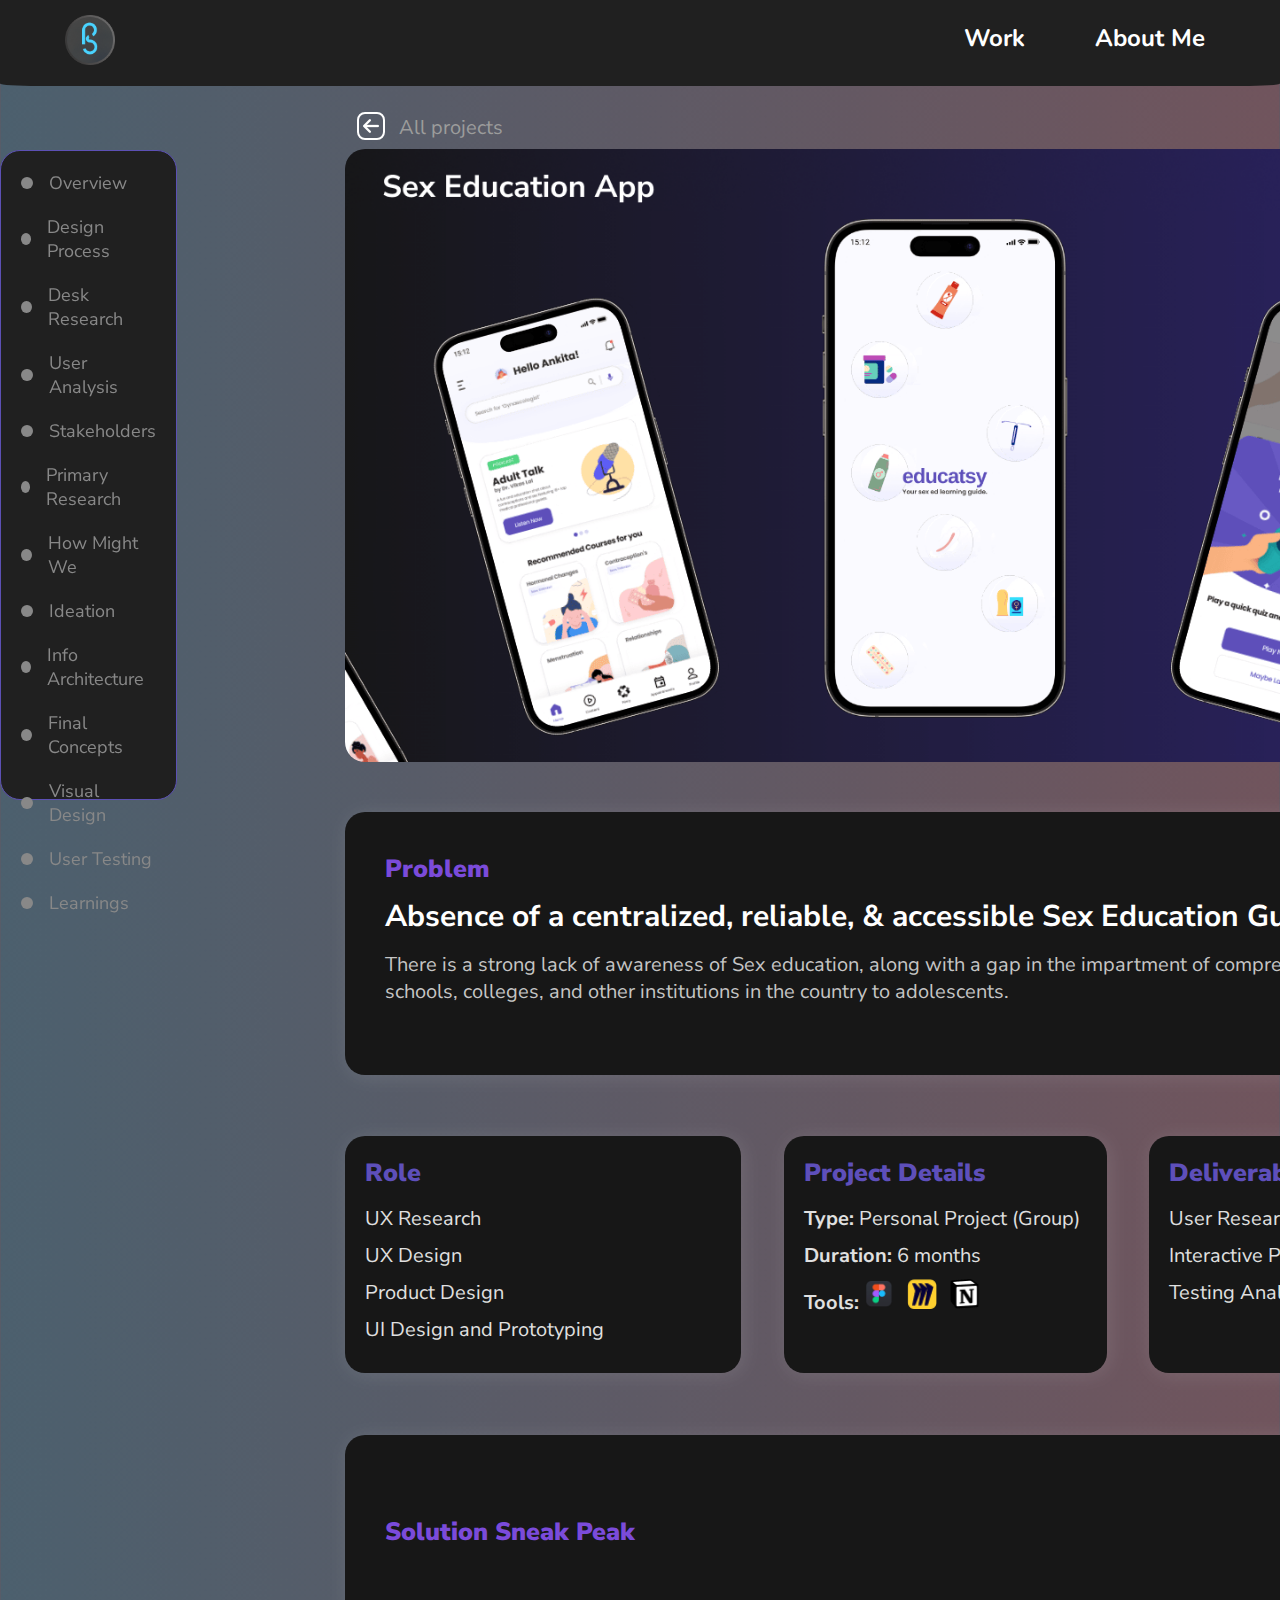
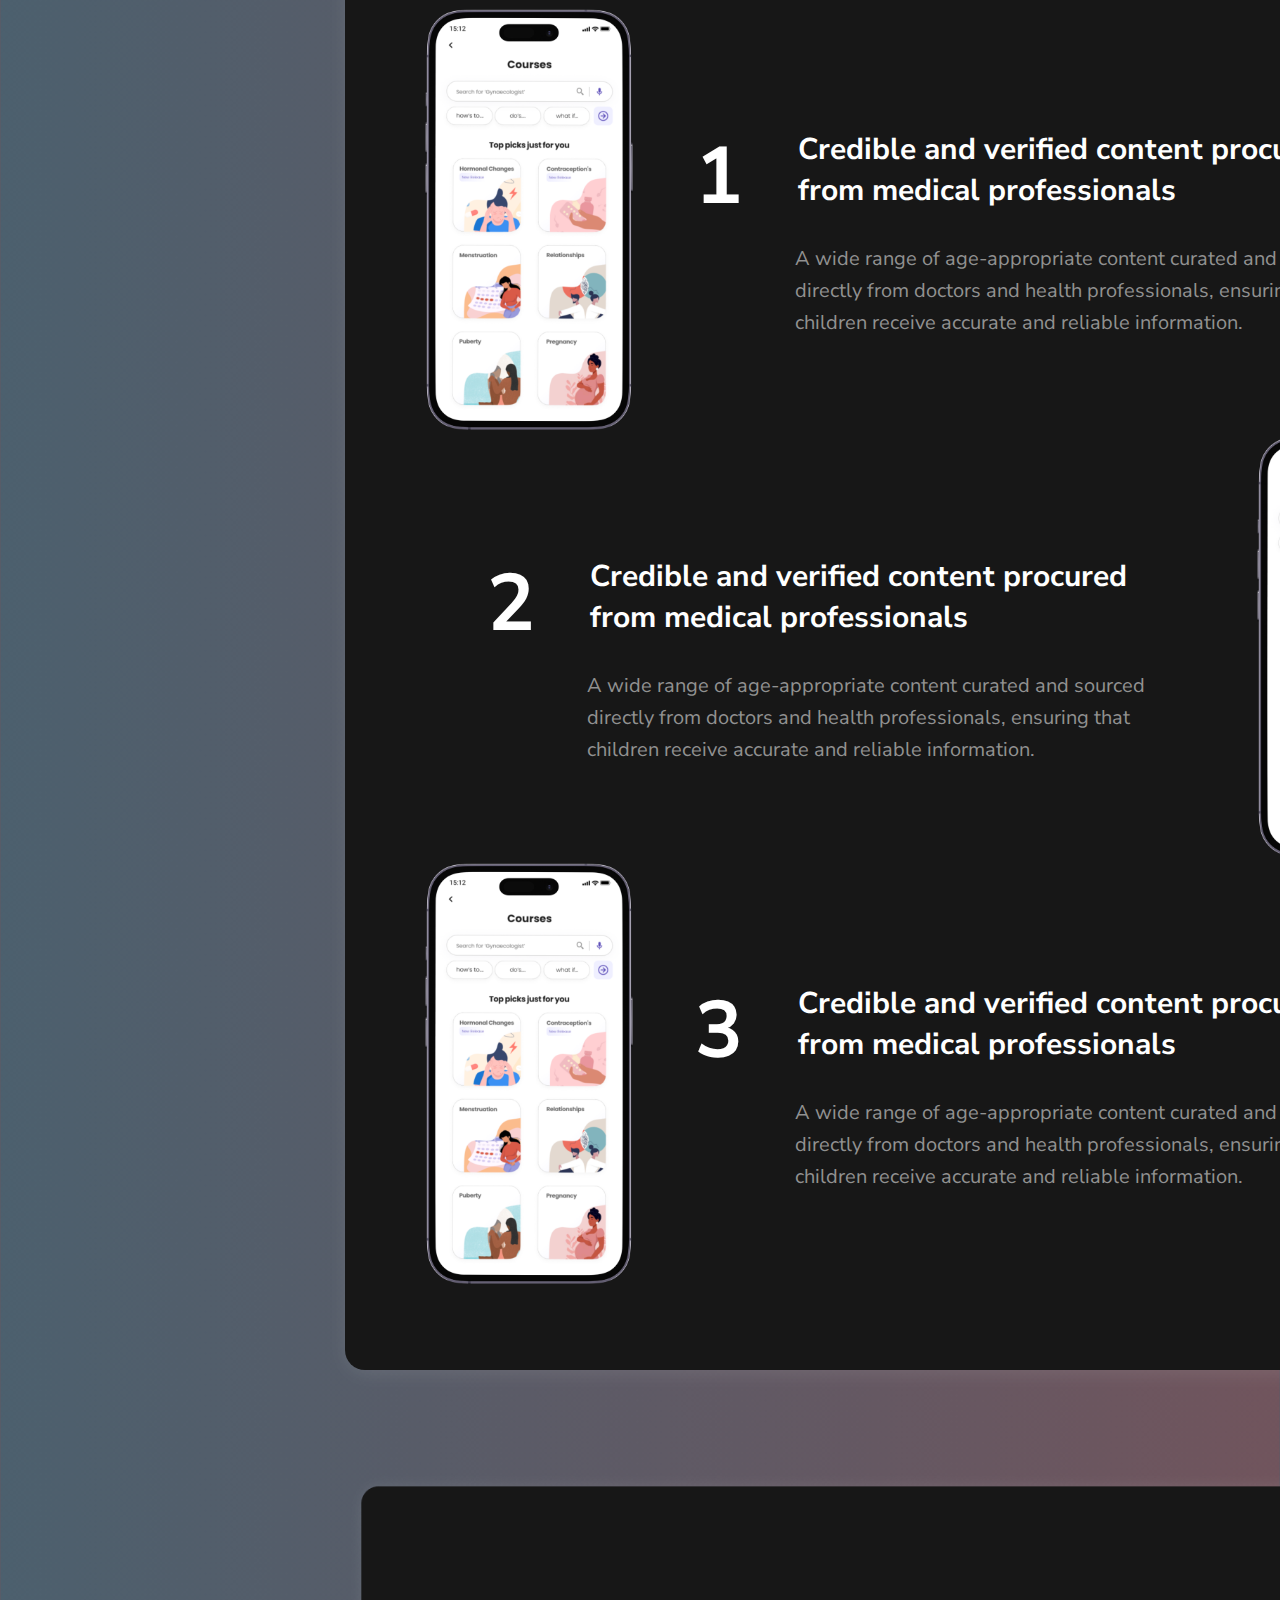
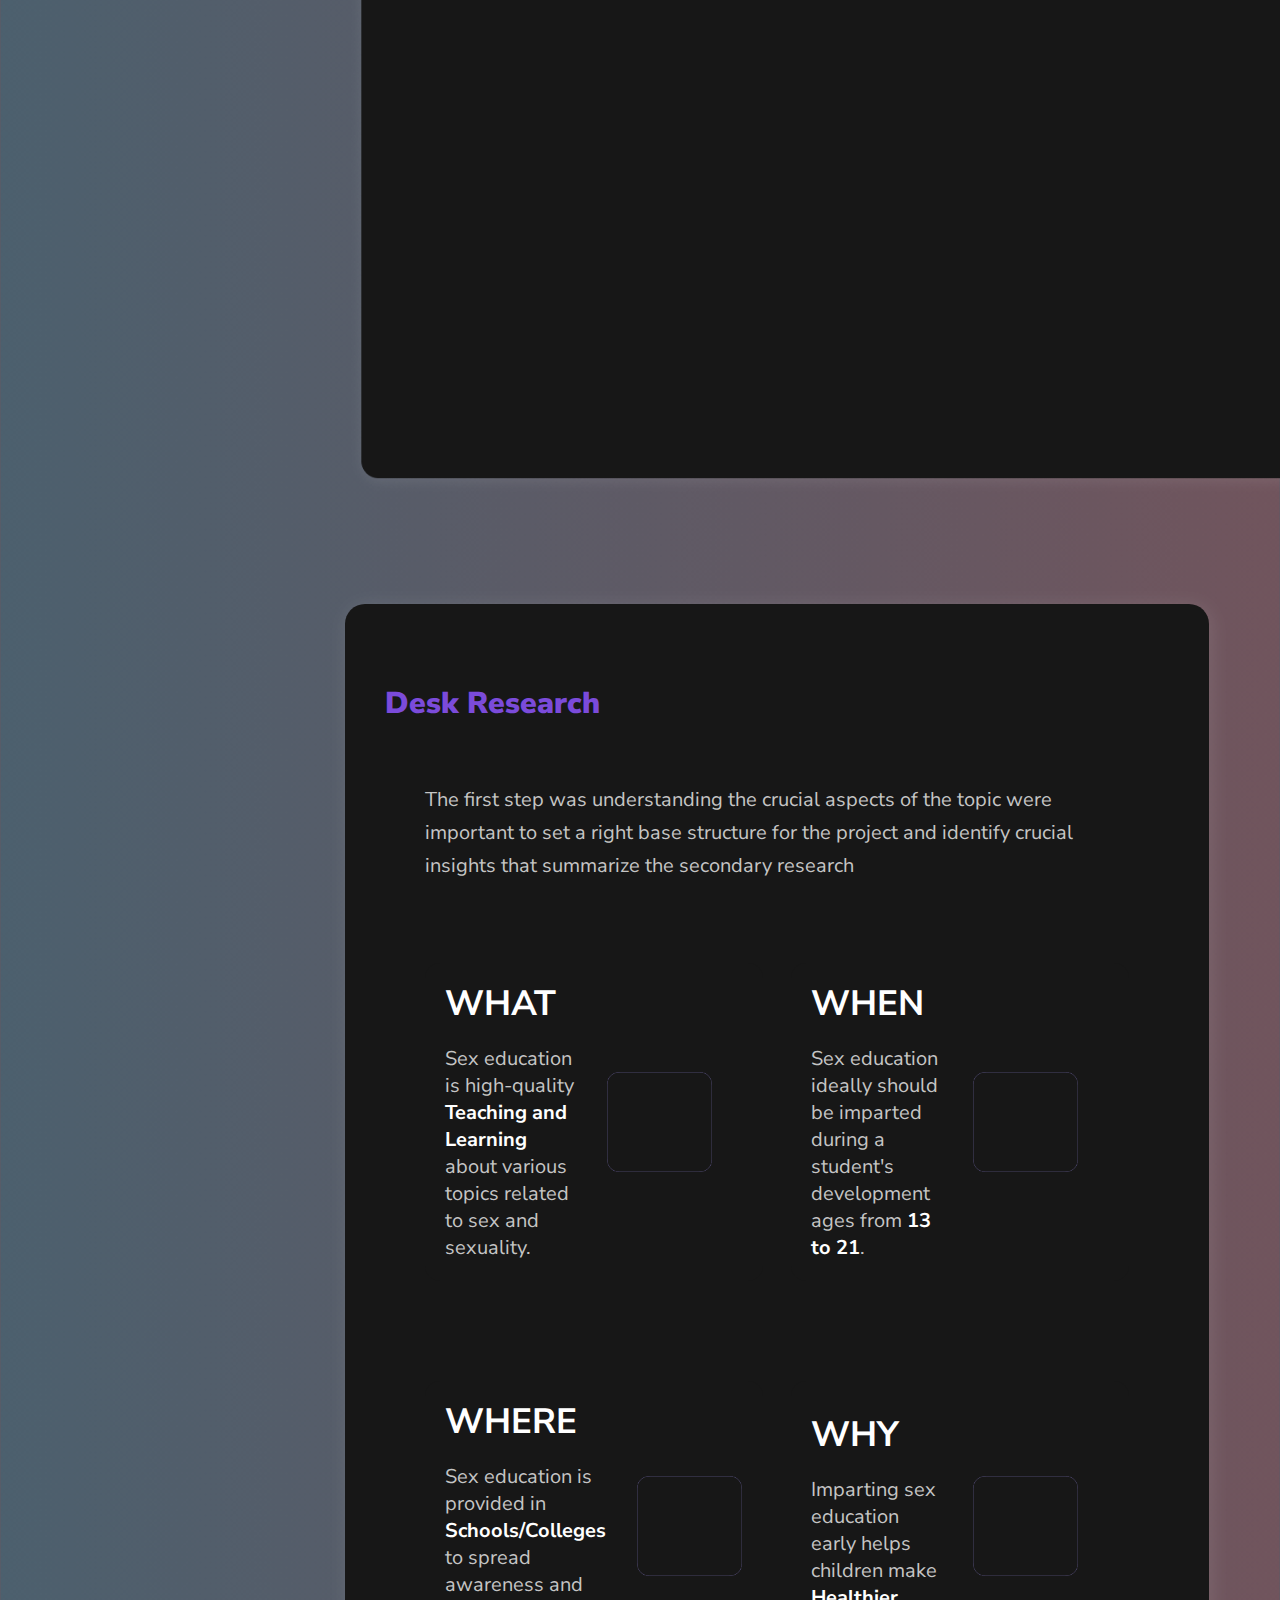
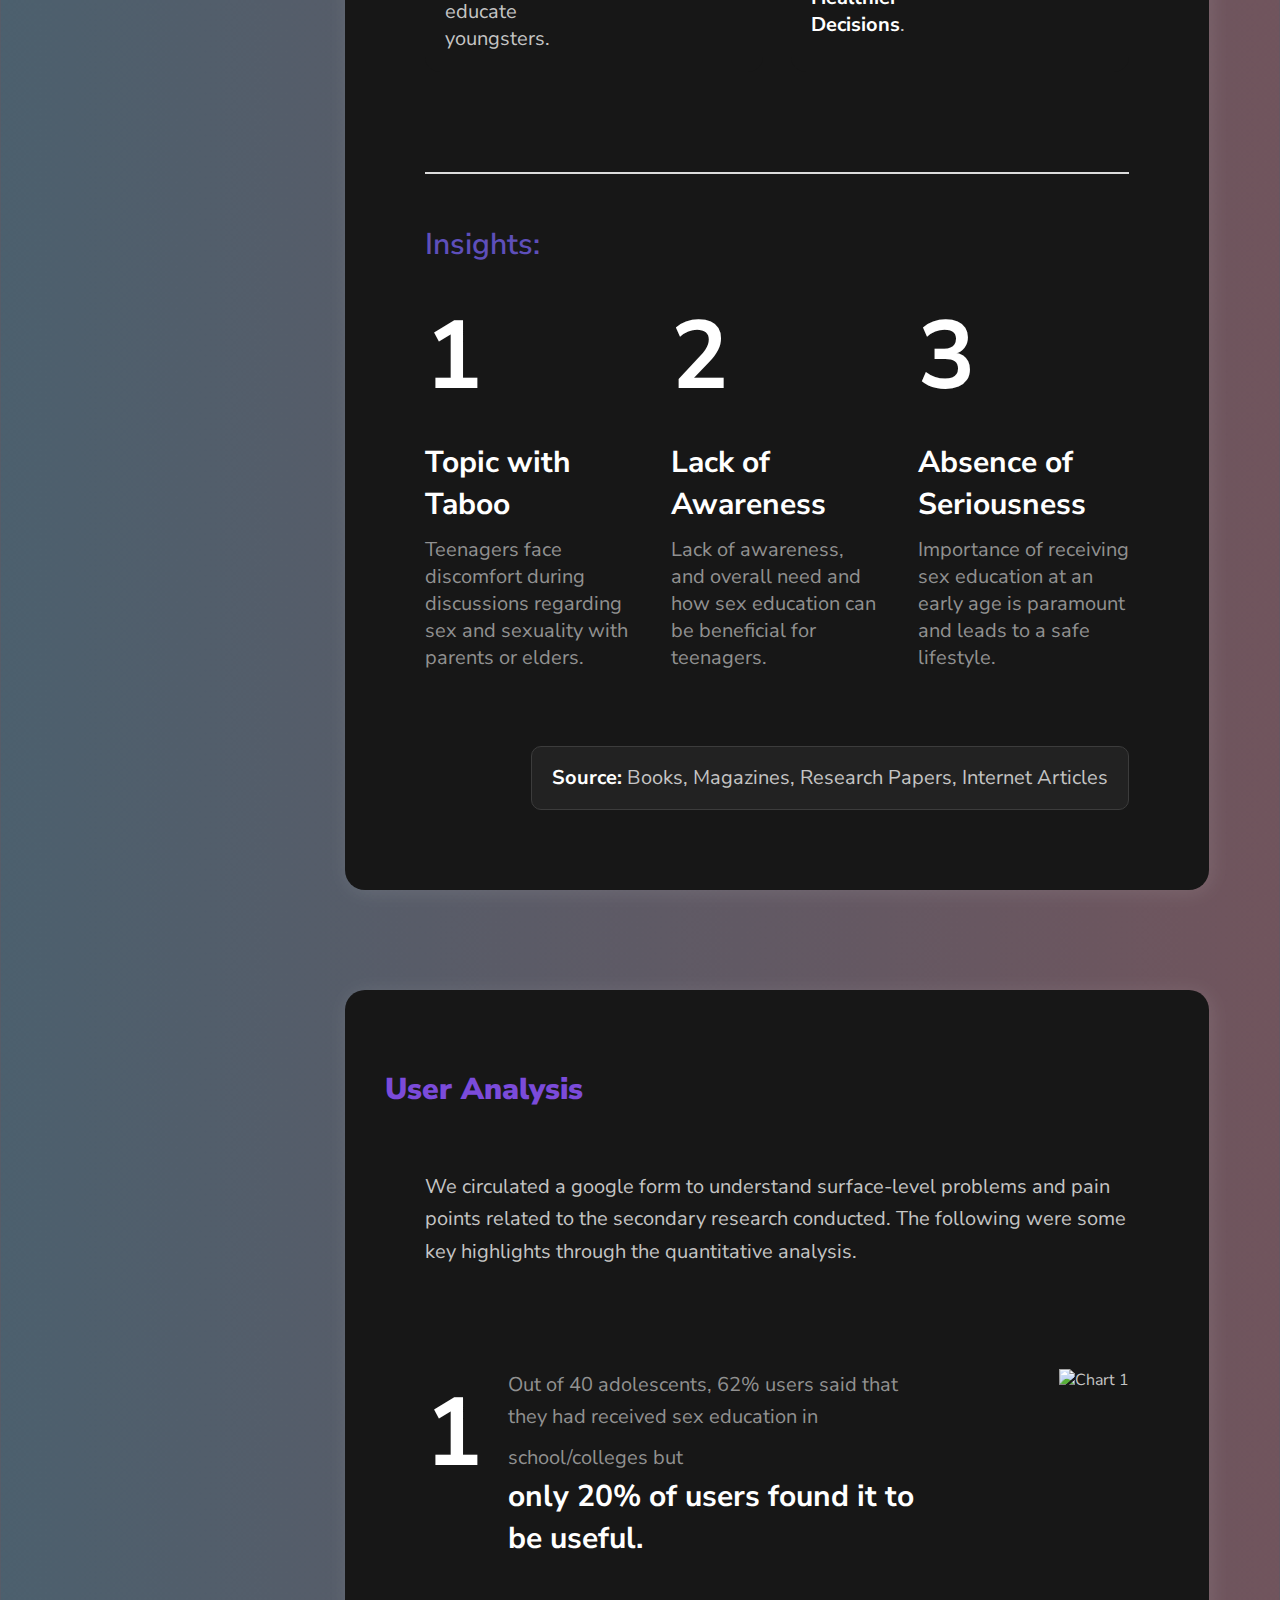
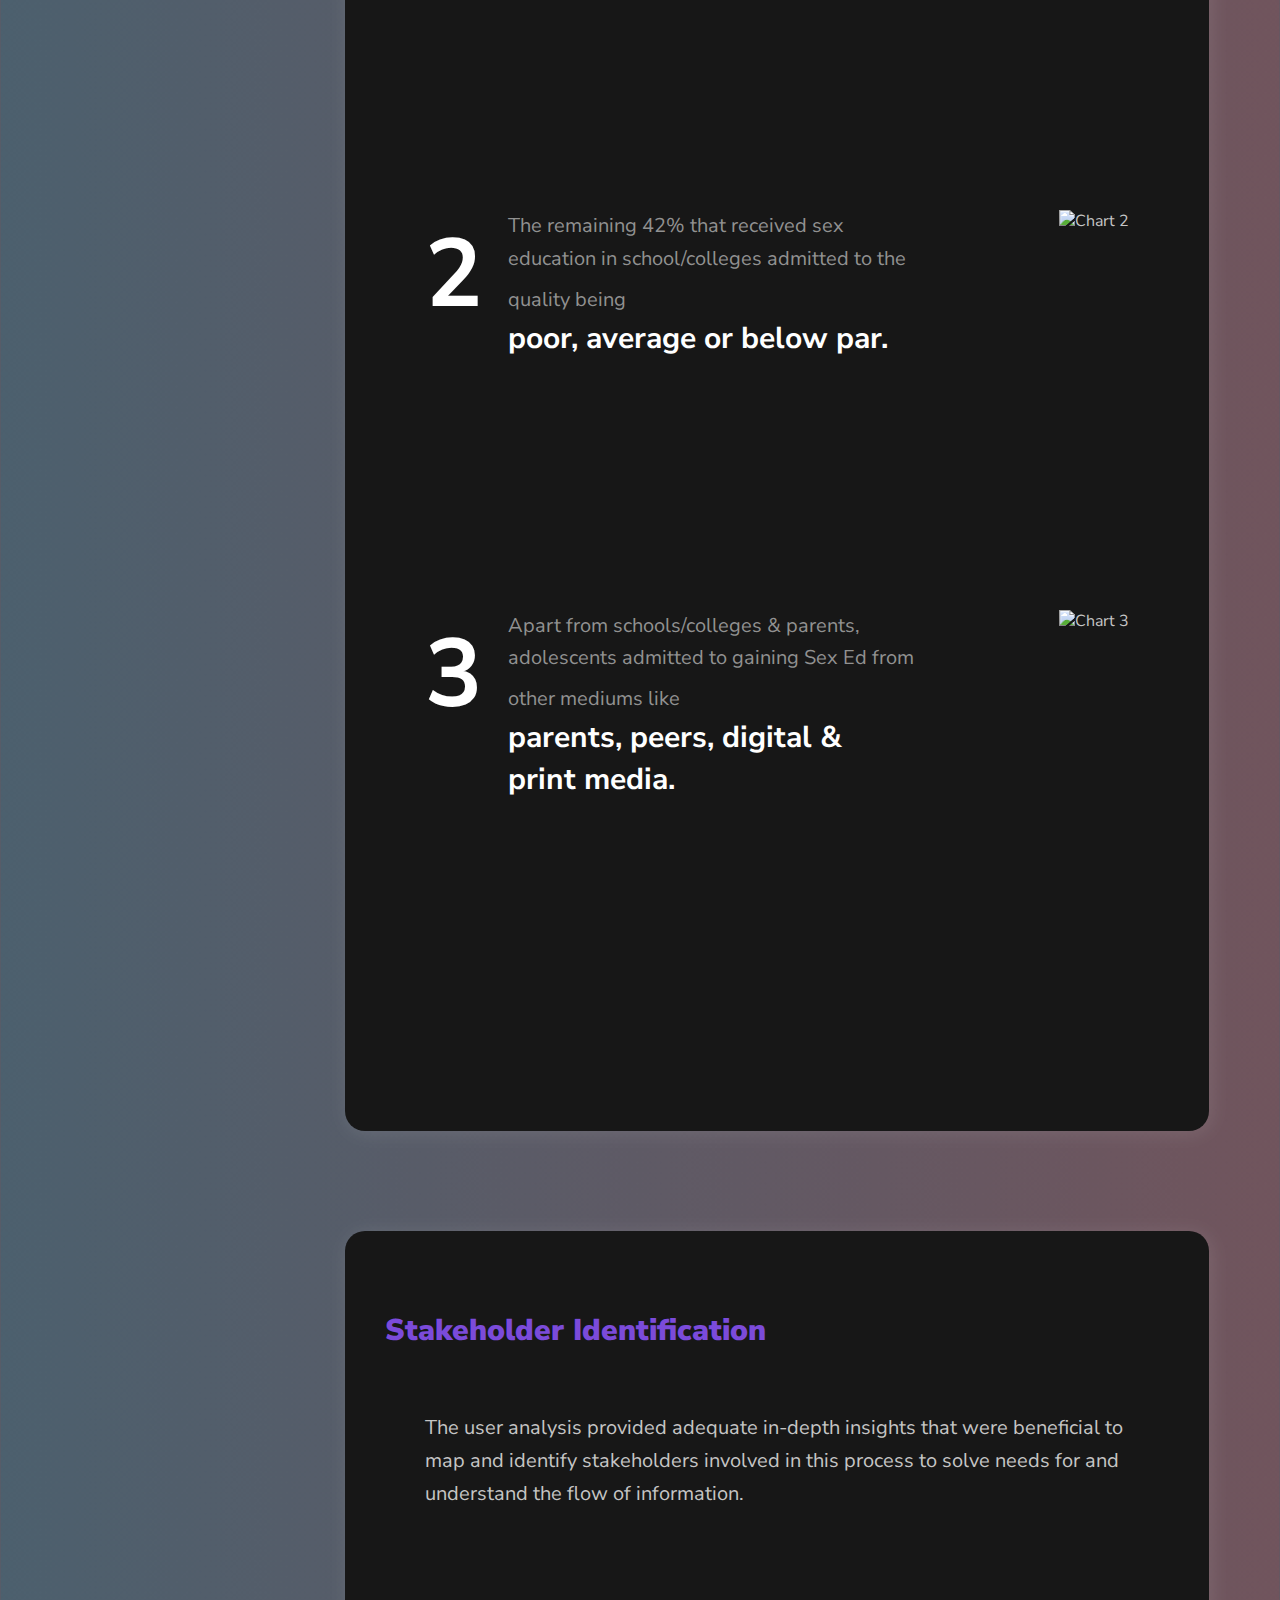
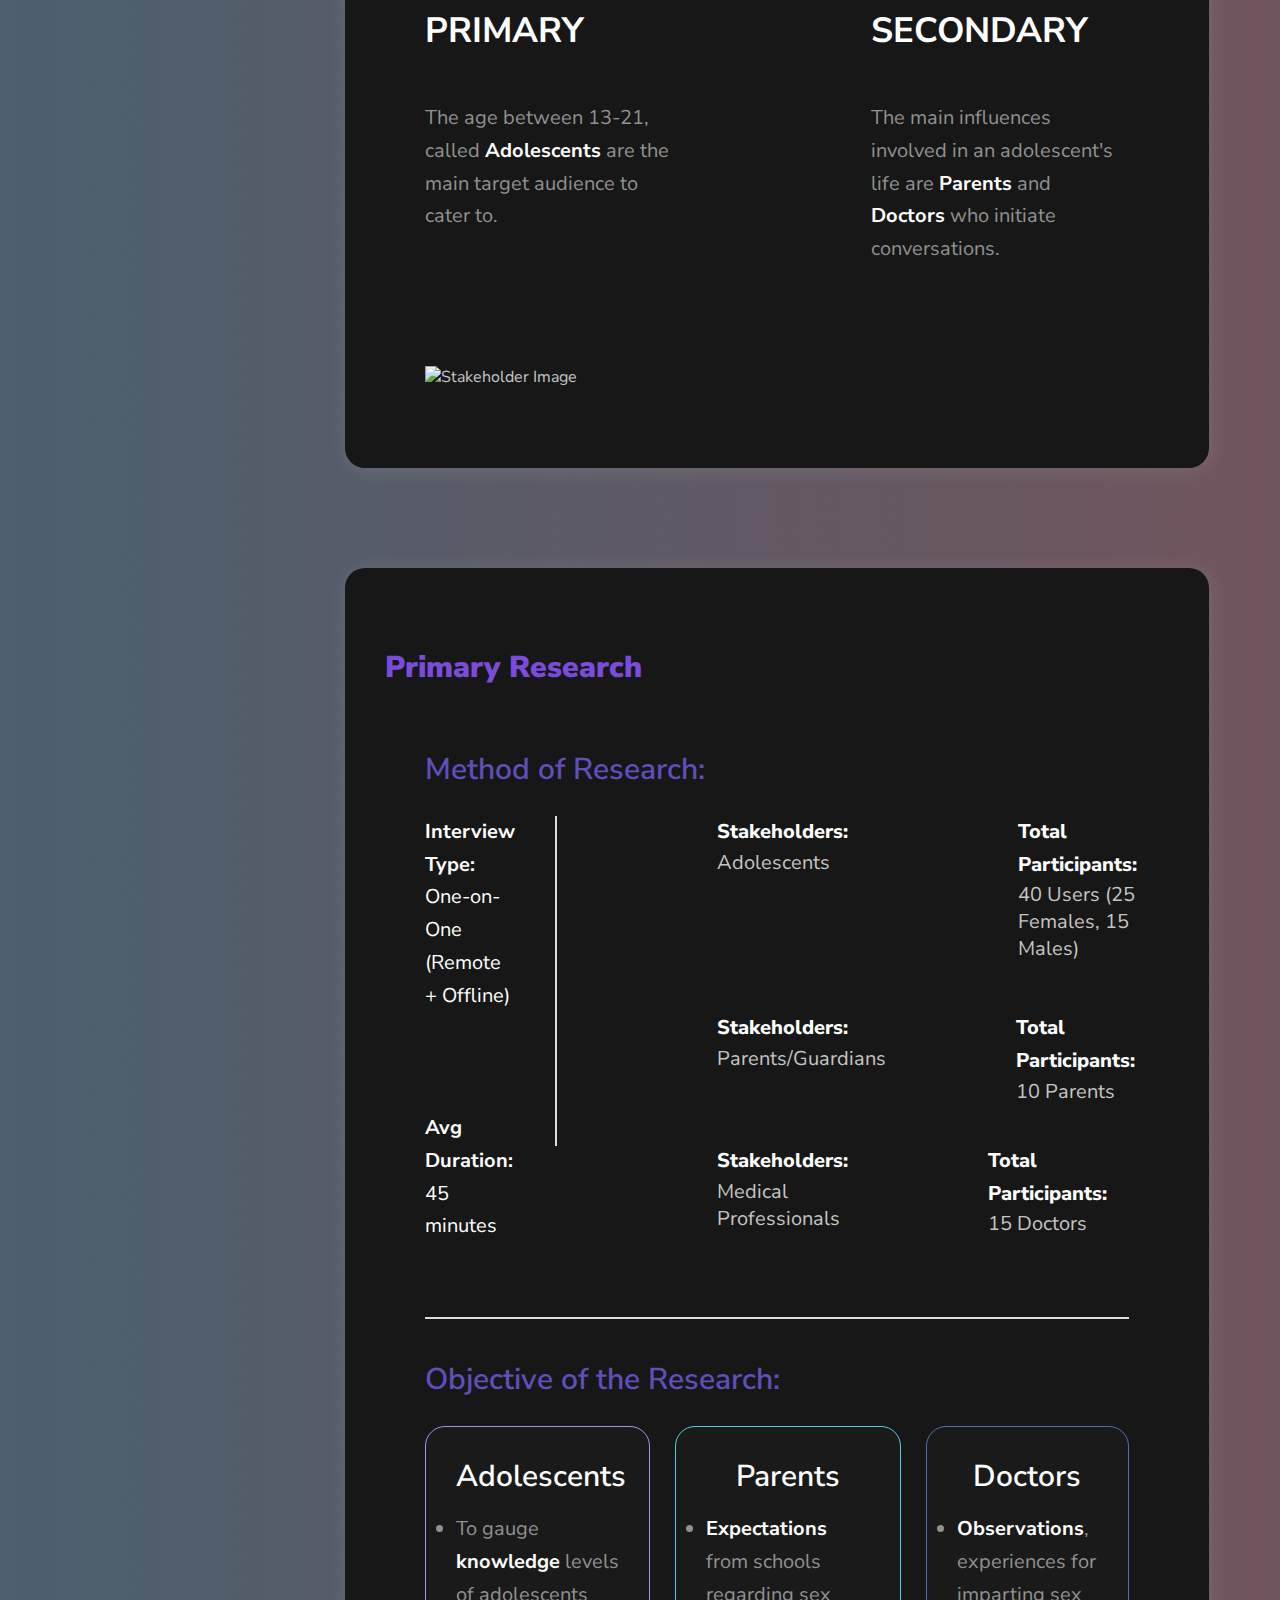
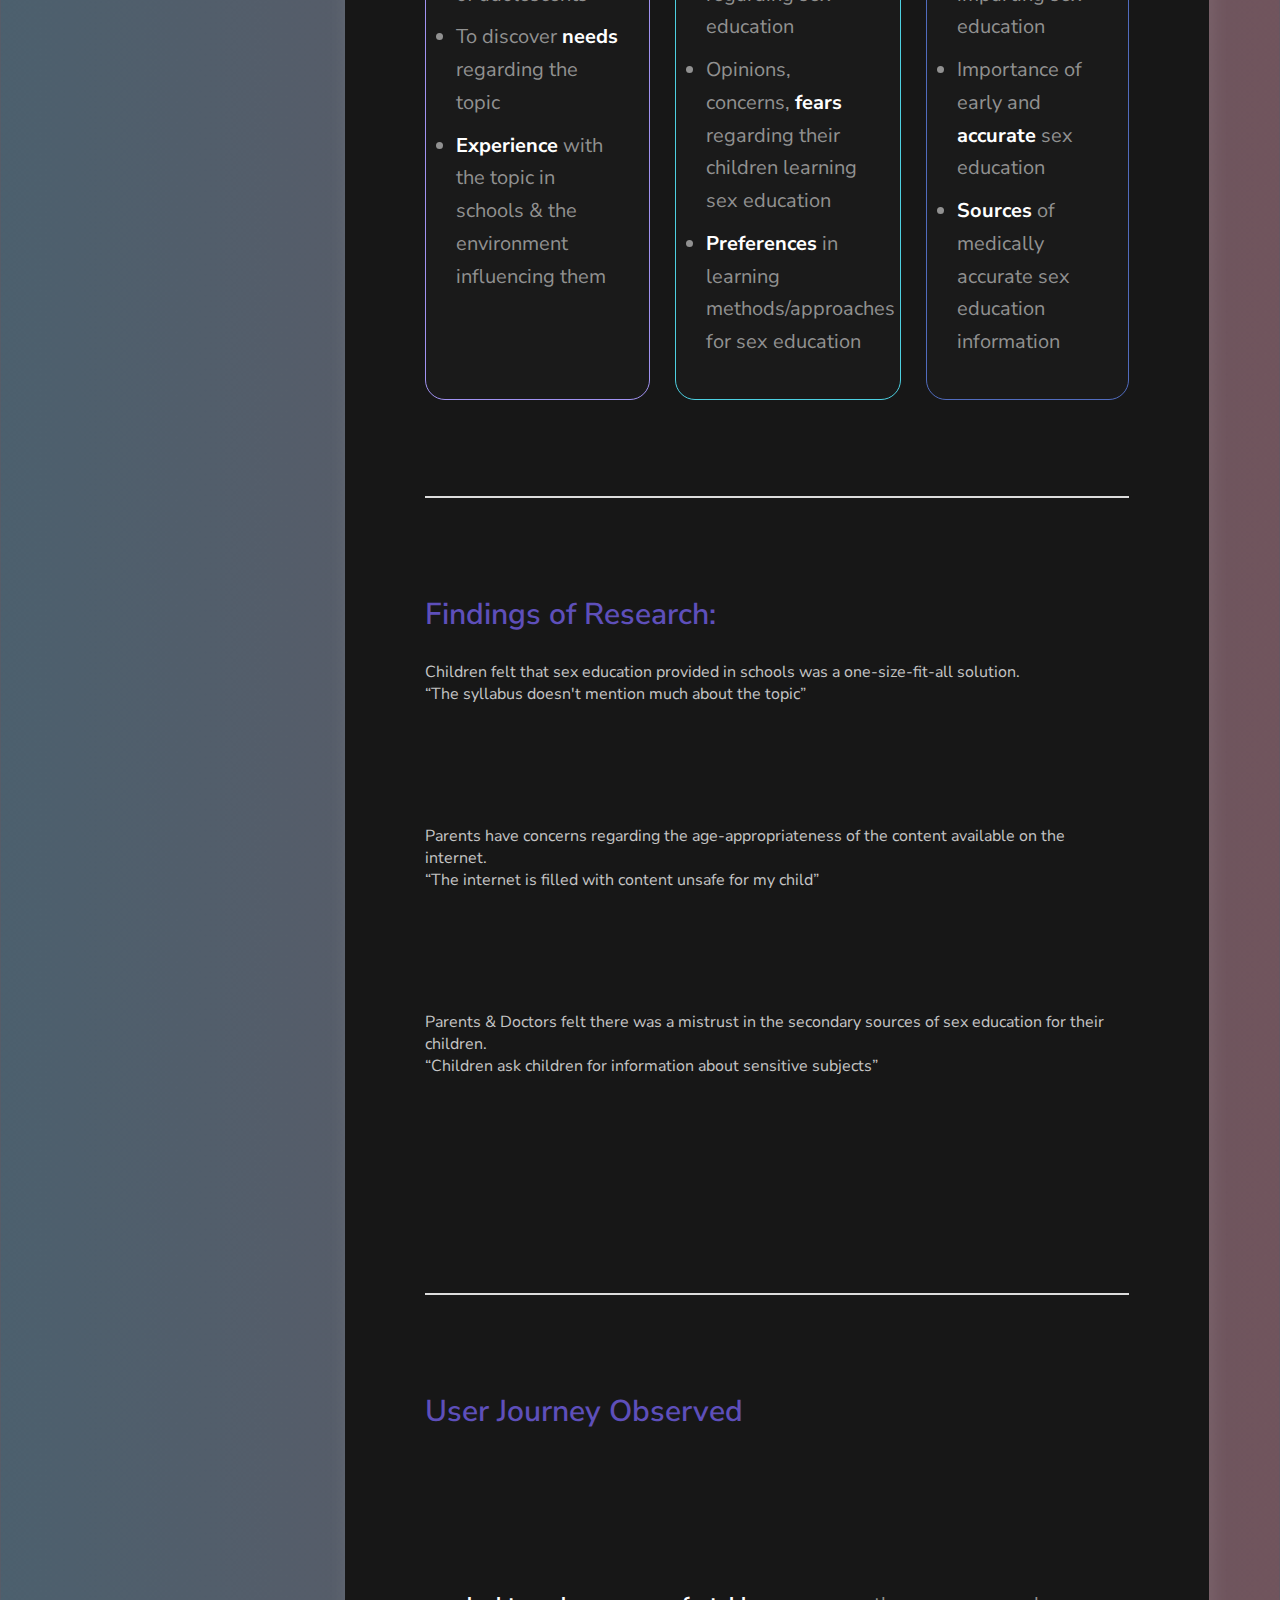
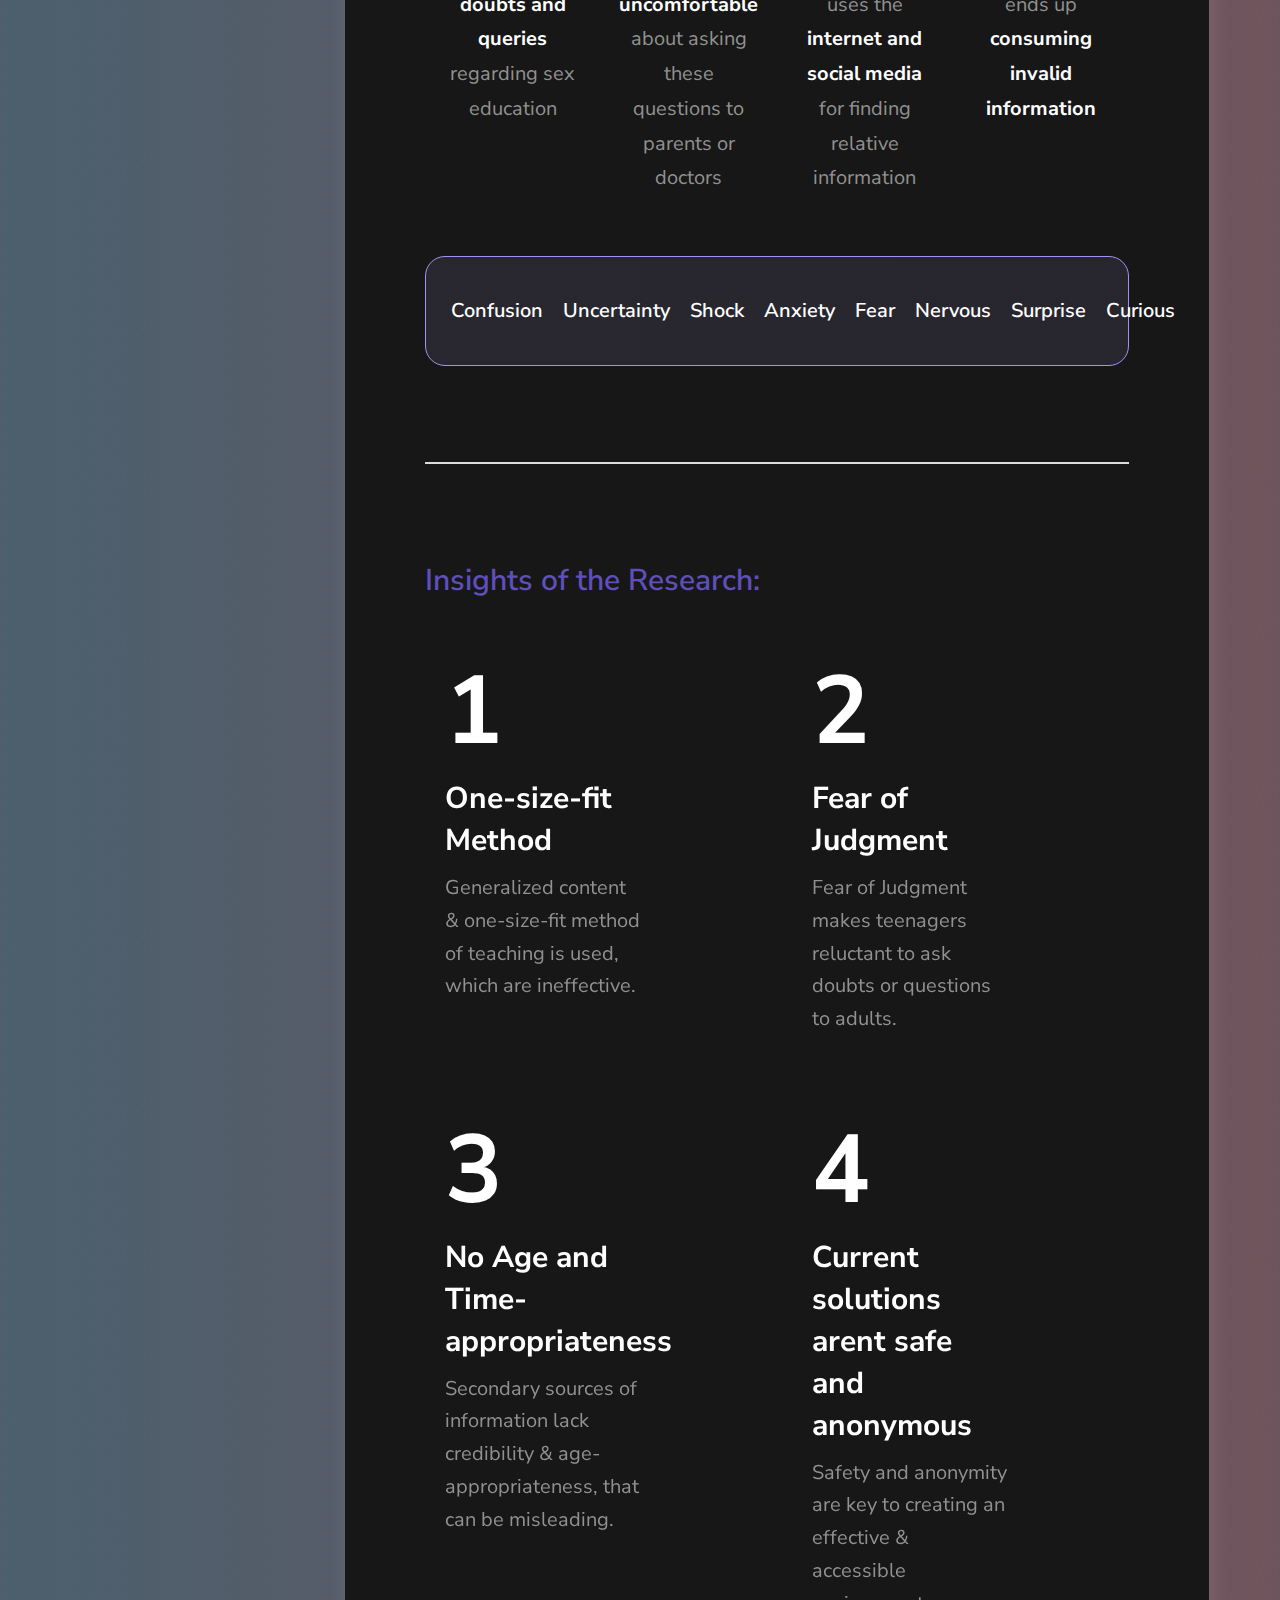
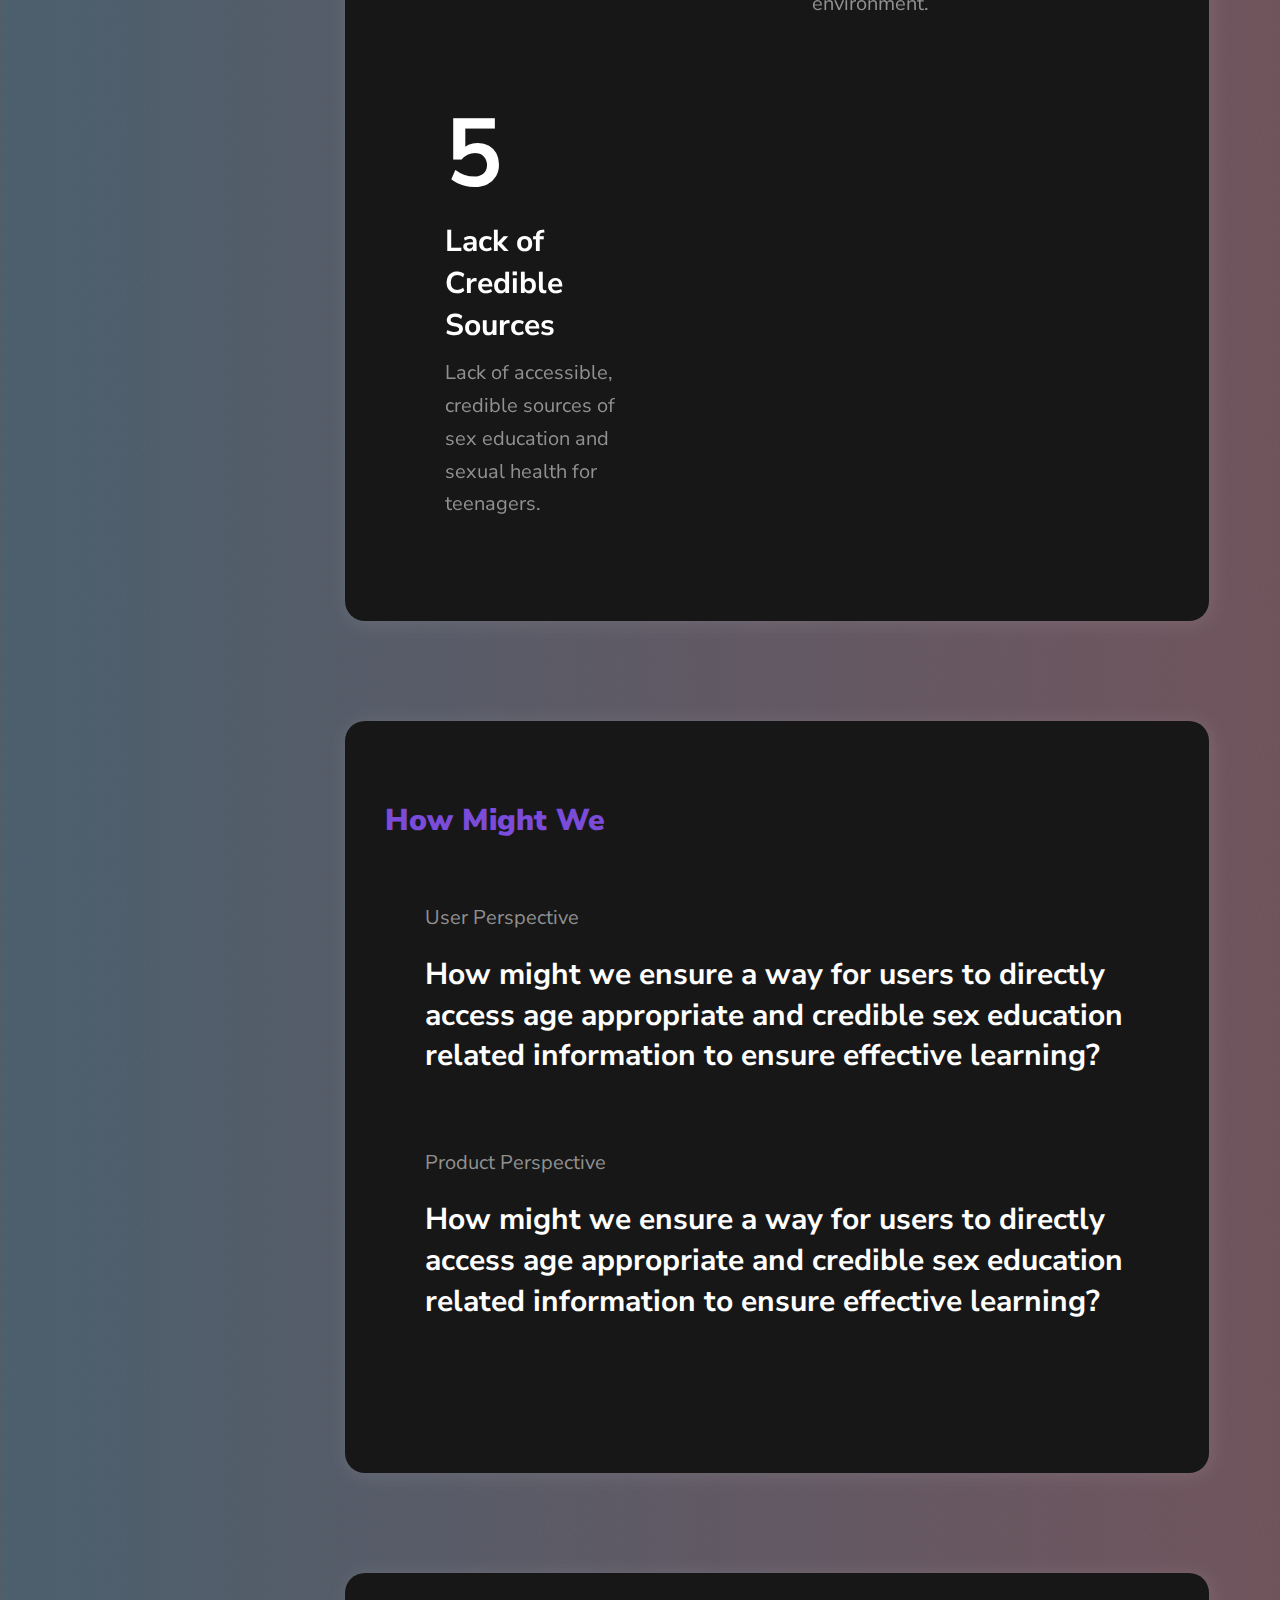
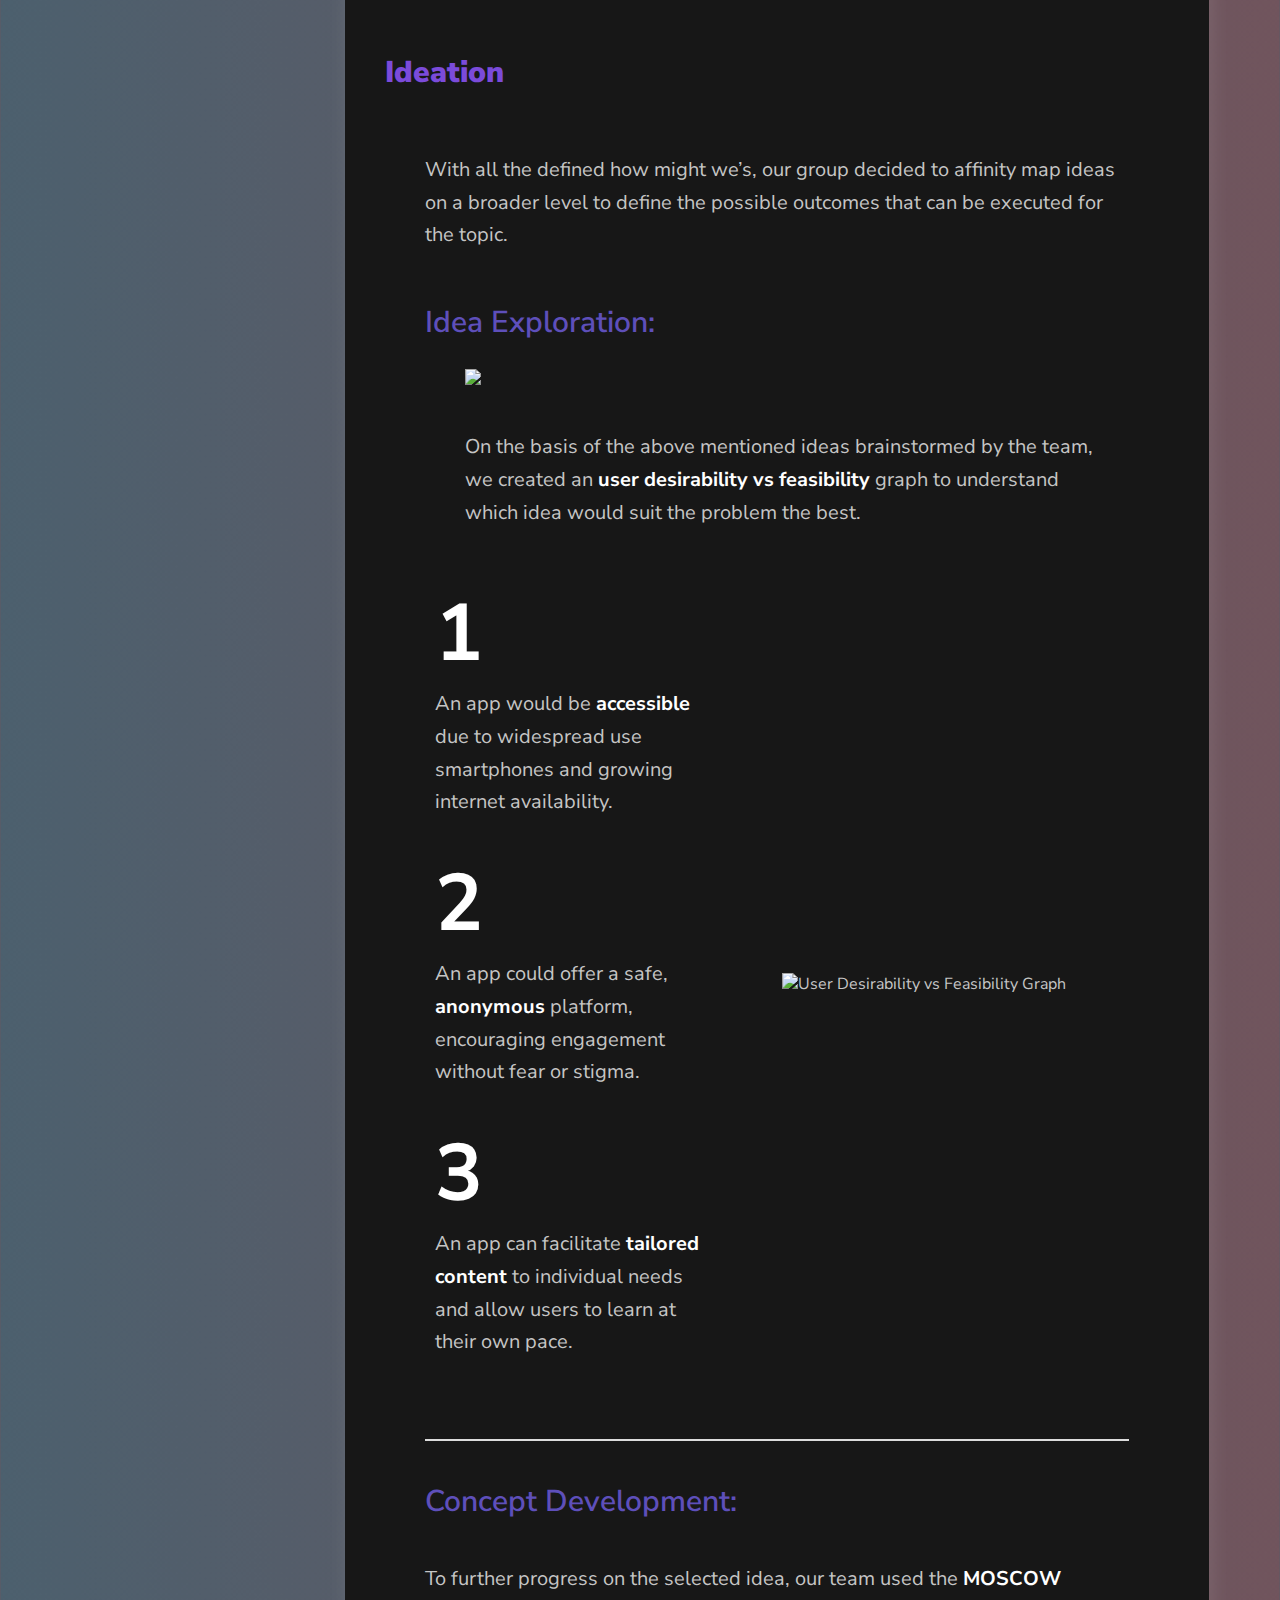
==== Case_Study_1/case_study_1.html @ db178ee9 "Imporved margins from both sides for overall case_study_1" ====
<!DOCTYPE html>
<html lang="en">
<head>
  <meta charset="UTF-8">
  <meta name="viewport" content="width=device-width, initial-scale=1.0">
  <title>Case Study 1</title>
  <link rel="stylesheet" href="style.css">
  <script defer src="scroll_effect.js"></script>
</head>
<body>
    <header>
        <nav>
            <div class="logo-container">
              <a href="../index.html"><img src="../Images/Work_Page/Logo.png" alt="Logo" class="logo"></a>
            </div>
            <ul class="nav-links">
                <li><a href="#work">Work</a></li>
                <li><a href="#about">About Me</a></li>
            </ul>
        </nav>
    </header>

    <div class="container">
      <aside class="sticky-sidebar">
        <ul id="sidebar-list">
          <li><a href="#overview"><div class="bullet-circle"></div><div class="link-text">Overview</div></a></li>
          <li><a href="#designprocess"><div class="bullet-circle"></div><div class="link-text">Design Process</div></a></li>
          <li><a href="#deskresearch"><div class="bullet-circle"></div><div class="link-text">Desk Research</div></a></li>
          <li><a href="#user-analysis"><div class="bullet-circle"></div><div class="link-text">User Analysis</div></a></li>
          <li><a href="#stakeholders"><div class="bullet-circle"></div><div class="link-text">Stakeholders</div></a></li>
          <li><a href="#primary-research"><div class="bullet-circle"></div><div class="link-text">Primary Research</div></a></li>
          <li><a href="#how-might-we"><div class="bullet-circle"></div><div class="link-text">How Might We</div></a></li>
          <li><a href="#ideation"><div class="bullet-circle"></div><div class="link-text">Ideation</div></a></li>
          <li><a href="#infoarch"><div class="bullet-circle"></div><div class="link-text">Info Architecture</div></a></li>
          <li><a href="#finalconcepts"><div class="bullet-circle"></div><div class="link-text">Final Concepts</div></a></li>
          <li><a href="#visualdesign"><div class="bullet-circle"></div><div class="link-text">Visual Design</div></a></li>
          <li><a href="#usertesting"><div class="bullet-circle"></div><div class="link-text">User Testing</div></a></li>
          <li><a href="#learnings"><div class="bullet-circle"></div><div class="link-text">Learnings</div></a></li>
        </ul>
      </aside>
  
      <main>
        <div class="back-button">
          <div class="arrow">
            <img src="../arrow.png" alt="Back Arrow" class="arrow-icon">
          </div>
          <div class="button-text">All projects</div>
        </div>                     
        <section id="overview">
          <div class="overview-content">
            <img src="../Images/Case_Study_1/Group 1728.png" alt="Overview Image" class="overview-image">
          </div>
          <div class="project-info">
            <div class="problem-statement">
              <h3 class="problem-title">Problem</h3>
              <h1 class="problem-description">Absence of a centralized, reliable, & accessible Sex Education Guide.</h1>
              <p class="problem-detail">
                There is a strong lack of awareness of Sex education, along with a gap in the impartment of comprehensive sex education in schools, 
                colleges, and other institutions in the country to adolescents.
              </p>
            </div>
          </div>
            <div class="project-details">
              <div class="role">
                <h4>Role</h4>
                <ul>
                  <li>UX Research</li>
                  <li>UX Design</li>
                  <li>Product Design</li>
                  <li>UI Design and Prototyping</li>
                </ul>
              </div>
              <div class="details">
                <h4>Project Details</h4>
                <ul>
                  <li><strong>Type:</strong> Personal Project (Group)</li>
                  <li><strong>Duration:</strong> 6 months</li>
                  <li><strong>Tools:</strong> 
                    <img src="../Images/Case_Study_1/figma_icon.png" class="details-img" alt="Tool 1"> 
                    <img src="../Images/Case_Study_1/icon_.png" class="details-img" alt="Tool 2"> 
                    <img src="../Images/Case_Study_1/notion_icon.png" class="details-img" alt="Tool 3"></li>
                </ul>
              </div>
          
              <div class="deliverables">
                <h4>Deliverables</h4>
                <ul>
                  <li>User Research Audit</li>
                  <li>Interactive Prototype</li>
                  <li>Testing Analysis</li>
                </ul>
              </div>
            </div> 
            <div class="solution-sneak-peak">
              <h2>Solution Sneak Peak</h2>
              <div class="solution-content">
                <div class="solution-item">
                  <div class="solution-image">
                      <img src="../Images/Case_Study_1/phone_screen_1.png" alt="Screen 1" class="solution-screen">
                  </div>
                  <div class="solution-text">
                      <div class="heading-wrapper">
                          <div class="number">
                              <span>1</span>
                          </div>
                          <div class="text">
                              <h3>Credible and verified content procured from medical professionals</h3>
                          </div>
                      </div>
                      <p>A wide range of age-appropriate content curated and sourced directly from doctors and health professionals, ensuring that children receive accurate and reliable information.</p>
                  </div>
              </div>              
                  <div class="solution-item">
                    <div class="solution-text">
                      <div class="heading-wrapper">
                        <div class="number">
                          <span>2</span>
                        </div>
                        <div class="text">
                          <h3>Credible and verified content procured from medical professionals</h3>
                        </div>
                      </div>
                      <p>A wide range of age-appropriate content curated and sourced directly from doctors and health professionals, ensuring that children receive accurate and reliable information.</p>
                    </div>
                    <div class="solution-image right-side">
                        <img src="../Images/Case_Study_1/phone_screen_1.png" alt="Screen 2" class="solution-screen">
                    </div>
                  </div>
                  <div class="solution-item">
                      <div class="solution-image">
                          <img src="../Images/Case_Study_1/phone_screen_1.png" alt="Screen 3" class="solution-screen">
                      </div>
                  <div class="solution-text">
                      <div class="heading-wrapper">
                          <div class="number">
                              <span>3</span>
                          </div>
                          <div class="text">
                              <h3>Credible and verified content procured from medical professionals</h3>
                          </div>
                      </div>
                      <p>A wide range of age-appropriate content curated and sourced directly from doctors and health professionals, ensuring that children receive accurate and reliable information.</p>
                  </div>
                  </div>
              </div>
            </div>
        </section>

        <section id="designprocess">
          <div class="design-process">
            <img src="../Images/Case_Study_1/design_process.png" alt="design-process image" class="design-image">
          </div>
        </section>

        <section id="deskresearch">
              <h2>Desk Research</h2>
              <p class="desk-text">
                  The first step was understanding the crucial aspects of the topic were important to set a right base structure for the project and identify crucial insights that summarize the secondary research
              </p>
              <div class="research-overview">

                  <div class="research-row">
                      <div class="research-item">
                          <div class="research-content">
                              <h3>WHAT</h3>
                              <p>Sex education is high-quality <strong class="bold">Teaching and Learning</strong> about various topics related to sex and sexuality.</p>
                          </div>
                          <div class="research-image">
                              <img src="../Images/Case_Study_1/desk-research-rec.png" alt="What Image" class="overview-icon">
                          </div>
                      </div>
                      <div class="research-item">
                          <div class="research-content">
                              <h3>WHEN</h3>
                              <p>Sex education ideally should be imparted during a student's development ages from <strong class="bold">13 to 21</strong>.</p>
                          </div>
                          <div class="research-image">
                              <img src="../Images/Case_Study_1/desk-research-rec.png" alt="When Image" class="overview-icon">
                          </div>
                      </div>
                  </div>
                  
                  <!-- Second Row: WHERE and WHY -->
                  <div class="research-row">
                      <div class="research-item">
                          <div class="research-content">
                              <h3>WHERE</h3>
                              <p>Sex education is provided in <strong class="bold">Schools/Colleges</strong> to spread awareness and educate youngsters.</p>
                          </div>
                          <div class="research-image">
                              <img src="../Images/Case_Study_1/desk-research-rec.png" alt="Where Image" class="overview-icon">
                          </div>
                      </div>
                      <div class="research-item">
                          <div class="research-content">
                              <h3>WHY</h3>
                              <p>Imparting sex education early helps children make <strong class="bold">Healthier Decisions</strong>.</p>
                          </div>
                          <div class="research-image">
                              <img src="../Images/Case_Study_1/desk-research-rec.png" alt="Why Image" class="overview-icon">
                          </div>
                      </div>
                  </div>
              </div>  
              <hr class="divider">
      
              <div class="insights">
                  <h3>Insights:</h3>
                  <div class="insight-list">
                      <div class="insight-item">
                          <span class="insight-number">1</span>
                          <h4>Topic with Taboo</h4>
                          <p>Teenagers face discomfort during discussions regarding sex and sexuality with parents or elders.</p>
                      </div>
                      <div class="insight-item">
                          <span class="insight-number">2</span>
                          <h4>Lack of Awareness</h4>
                          <p>Lack of awareness, and overall need and how sex education can be beneficial for teenagers.</p>
                      </div>
                      <div class="insight-item">
                          <span class="insight-number">3</span>
                          <h4>Absence of Seriousness</h4>
                          <p>Importance of receiving sex education at an early age is paramount and leads to a safe lifestyle.</p>
                      </div>
                  </div>
                </div>
                <div class="source-container">
                  <div class="source">
                    <p><strong>Source:</strong> Books, Magazines, Research Papers, Internet Articles</p>
                  </div>
                </div>
      </section>      
  
      <section id="user-analysis">
        <div class="user-analysis-section">
            <h2>User Analysis</h2>
            <p>We circulated a google form to understand surface-level problems and pain points related to the secondary research conducted. The following were some key highlights through the quantitative analysis.</p>
    
            <!-- Section 1 -->
            <div class="analysis-item">
                <div class="number-text">
                    <span class="number">1</span>
                    <p>Out of 40 adolescents, 62% users said that they had received sex education in school/colleges but <strong><br>only 20% of users found it to be useful.</strong></p>
                </div>
                <div class="chart">
                    <img src="../Images/Case_Study_1/chart_1.png" alt="Chart 1">
                </div>
            </div>
    
            <!-- Section 2 -->
            <div class="analysis-item">
                <div class="number-text">
                    <span class="number">2</span>
                    <p>The remaining 42% that received sex education in school/colleges admitted to the quality being <strong><br>poor, average or below par.</strong></p>
                </div>
                <div class="chart">
                    <img src="../Images/Case_Study_1/chart_2.png" alt="Chart 2">
                </div>
            </div>
    
            <!-- Section 3 -->
            <div class="analysis-item">
                <div class="number-text">
                    <span class="number">3</span>
                    <p>Apart from schools/colleges & parents, adolescents admitted to gaining Sex Ed from other mediums like <strong><br>parents, peers, digital & print media.</strong></p>
                </div>
                <div class="chart">
                    <img src="../Images/Case_Study_1/chart_3.png" alt="Chart 3">
                </div>
            </div>
        </div>
    </section>
    
  
        <section id="stakeholders">
          <div class="stakeholder-section">
            <h2>Stakeholder Identification</h2>
            <p>The user analysis provided adequate in-depth insights that were beneficial to map and identify stakeholders involved in this process to solve needs for and understand the flow of information.</p>
            <div class="stakeholder-container">
              <!-- Primary Stakeholder Section -->
              <div class="stakeholder primary">
                  <h3>PRIMARY</h3>
                  <p>The age between 13-21, called <strong>Adolescents</strong> are the main target audience to cater to.</p>
              </div>
      
              <!-- Secondary Stakeholder Section -->
              <div class="stakeholder secondary">
                  <h3>SECONDARY</h3>
                  <p>The main influences involved in an adolescent's life are <strong>Parents</strong> and <strong>Doctors</strong> who initiate conversations.</p>
              </div>
          </div>
          <div class="stakeholder-image">
            <img src="../Images/Case_Study_1/stake_holders.png" alt="Stakeholder Image">
          </div>
        </div>
        </section>


        <section id="primary-research">
          <h2>Primary Research</h2>

          <div class="method-research">
              <h3>Method of Research:</h3>
              <div class="research-details">
                  <div class="left">
                      <div class="left-row-1">
                        <p><strong>Interview Type:</strong><br>One-on-One <br>(Remote + Offline)</p>
                      </div>
                      <div class="left-row-2">
                        <p><strong>Avg Duration:</strong><br> 45 minutes</p>
                    </div>
                  </div>

                  <hr class="vertical-hr">

                  <div class="right">
                    <div class="first-row">    
                      <p><strong>Stakeholders:</strong><br> Adolescents</p>
                      <p><strong>Total Participants:</strong><br> 40 Users (25 Females, 15 Males)</p>
                    </div>
                    <div class="second-row">    
                      <p><strong>Stakeholders:</strong><br> Parents/Guardians</p>
                      <p><strong>Total Participants:</strong><br> 10 Parents</p>
                    </div>
                    <div class="third-row">    
                      <p><strong>Stakeholders:</strong><br> Medical Professionals</p>
                      <p><strong>Total Participants:</strong><br> 15 Doctors</p>
                    </div>
                  </div>
              </div>
          </div>
      
          <hr class="horizontal-hr">
      
          <!-- Objective of the Research Section -->
          <div class="objective-research">
              <h3>Objective of the Research:</h3>
              <div class="objectives-container">
                  <div class="objective-card-1">
                      <h4>Adolescents</h4>
                      <ul>
                          <li>To gauge <strong>knowledge</strong> levels of adolescents</li>
                          <li>To discover <strong>needs</strong> regarding the topic</li>
                          <li><strong>Experience</strong> with the topic in schools & the environment influencing them</li>
                      </ul>
                  </div>
                  <div class="objective-card-2">
                      <h4>Parents</h4>
                      <ul>
                          <li><strong>Expectations</strong> from schools regarding sex education</li>
                          <li>Opinions, concerns, <strong>fears</strong> regarding their children learning sex education</li>
                          <li><strong>Preferences</strong> in learning methods/approaches for sex education</li>
                      </ul>
                  </div>
                  <div class="objective-card-3">
                    <h4>Doctors</h4>
                    <ul>
                          <li><strong>Observations</strong>, experiences for imparting sex education</li>
                          <li>Importance of early and <strong>accurate</strong> sex education</li>
                          <li><strong>Sources</strong> of medically accurate sex education information</li>
                        </ul>
                      </div>
                    </div>
                  </div>
                  
                  <hr class="horizontal-hr-2">
                  
            <div class="findings-of-research">
            <h3>Findings of Research:</h3>
            <div class="cards-container">
              <div class="card card-1">
                <p>Children felt that sex education provided in schools was a one-size-fit-all solution.</p>
                <blockquote>“The syllabus doesn't mention much about the topic”</blockquote>
                <div class="icon pencil-icon"></div>
              </div>
              
              <div class="card card-2">
                <p>Parents have concerns regarding the age-appropriateness of the content available on the internet.</p>
                <blockquote>“The internet is filled with content unsafe for my child”</blockquote>
                <div class="icon age-icon"></div>
              </div>
              
              <div class="card card-3">
                <p>Parents & Doctors felt there was a mistrust in the secondary sources of sex education for their children.</p>
                <blockquote>“Children ask children for information about sensitive subjects”</blockquote>
                <div class="icon globe-icon"></div>
              </div>
            </div>          
          </div>


          <hr class="horizontal-hr-2">


          <div class="user-journey-observed">
            <h3>User Journey Observed</h3>
            <div class="journey-steps">
              <div class="step">
                <div class="icon query-icon"></div>
                  <p><strong>doubts and queries</strong> regarding sex education</p>
                </div>
                
                <div class="step">
                  <div class="icon uncomfortable-icon"></div>
                  <p><strong>uncomfortable</strong> about asking these questions to parents or doctors</p>
                </div>
                
                <div class="step">
                  <div class="icon internet-icon"></div>
                  <p>uses the <strong>internet and social media</strong> for finding relative information</p>
                </div>
                
                <div class="step">
                  <div class="icon invalid-info-icon"></div>
                  <p>ends up <strong>consuming invalid information</strong></p>
                </div>
              </div>
              
              <div class="emotions-bar">
                <span>Confusion</span>
                <div class="small-circle"></div>
                <span>Uncertainty</span>
              <div class="small-circle"></div>
              <span>Shock</span>
              <div class="small-circle"></div>
              <span>Anxiety</span>
              <div class="small-circle"></div>
              <span>Fear</span>
              <div class="small-circle"></div>
              <span>Nervous</span>
              <div class="small-circle"></div>
              <span>Surprise</span>
              <div class="small-circle"></div>
              <span>Curious</span>
            </div>
          </div>

          <hr class="horizontal-hr-2">

          <div class="insights-container">
            <h3>Insights of the Research:</h3>
        
            <div class="insights-grid">
                <div class="insight">
                    <h5>1</h5>
                    <h4>One-size-fit Method</h4>
                    <p>Generalized content & one-size-fit method of teaching is used, which are ineffective.</p>
                </div>
        
                <div class="insight">
                    <h5>2</h5>
                    <h4>Fear of Judgment</h4>
                    <p>Fear of Judgment makes teenagers reluctant to ask doubts or questions to adults.</p>
                </div>
        
                <div class="insight">
                    <h5>3</h>
                    <h4>No Age and Time-appropriateness</h4>
                    <p>Secondary sources of information lack credibility & age-appropriateness, that can be misleading.</p>
                </div>
        
                <div class="insight">
                    <h5>4</h5>
                    <h4>Current solutions arent safe and anonymous</h4>
                    <p>Safety and anonymity are key to creating an effective & accessible environment.</p>
                </div>
        
                <div class="insight">
                    <h5>5</h5>
                    <h4>Lack of Credible Sources</h4>
                    <p>Lack of accessible, credible sources of sex education and sexual health for teenagers.</p>
                </div>
            </div>
        </div>
        
        </section>
      
        
        <section id="how-might-we">
          <h2>How Might We</h2>
          <div class="perspective">
            <h3>
              User Perspective
            </h3>
            <p>
              How might we ensure a way for users to directly access age appropriate and credible sex education related information to ensure effective learning?
            </p>
          </div>
          <div class="perspective">
            <h3>
              Product Perspective
            </h3>
            <p>
              How might we ensure a way for users to directly access age appropriate and credible sex education related information to ensure effective learning?
            </p>
          </div>
        </section>
  
        <section id="ideation">
          <h2>Ideation</h2>
          <div class="ideation-intro">
            <p>With all the defined how might we’s, our group decided to affinity map ideas on a broader level to define the possible outcomes that can be executed for the topic.</p>  
          </div>
          <h3>Idea Exploration:</h3>
          <div class="idea-exploration">
            <img src="../Images/Case_Study_1/idea-exploration.png" class="idea-exploration-img">
            <p>On the basis of the above mentioned ideas brainstormed by the team, we created an<strong> user desirability vs feasibility </strong> graph to understand which idea would suit the problem the best.</p>
          </div>
          <div class="content-container">
            <div class="left-side">
                <div class="numbered-item">
                    <h5>1</h5>
                    <p>An app would be <strong>accessible</strong> due to widespread use smartphones and growing internet availability.</p>
                </div>
                <div class="numbered-item">
                    <h5>2</h5>
                    <p>An app could offer a safe, <strong>anonymous</strong> platform, encouraging engagement without fear or stigma.</p>
                </div>
                <div class="numbered-item">
                    <h5>3</h5>
                    <p>An app can facilitate <strong>tailored content</strong> to individual needs and allow users to learn at their own pace.</p>
                </div>
            </div>
            <div class="right-side-ideation">
                <img src="../Images/Case_Study_1/graph_1.png" alt="User Desirability vs Feasibility Graph">
            </div>
        </div>

        <hr class="horizontal-hr">


<h3>Concept Development:</h3>
<div class="concept-development">
  <p>To further progress on the selected idea, our team used the <strong>MOSCOW</strong> technique to ideate and brainstorm in features and concepts to be integrated on the platform.</p>

  <div class="moscow-grid">
    <!-- Mo (Must Have) -->
    <div class="moscow-card mo-card">
      <h4>Mo (Must Have):</h4>
      <ul>
        <li>Personalized learning paths</li>
        <li>Interactive and engaging content</li>
        <li>Expert reviewed information</li>
        <li>Privacy controls</li>
      </ul>
    </div>
    
    <!-- S (Should Have) -->
    <div class="moscow-card s-card">
      <h4>S (Should Have):</h4>
      <ul>
        <li>Gamification elements and rewards</li>
        <li>Parental resources</li>
        <li>Live expert sessions</li>
        <li>Multilingual support</li>
      </ul>
    </div>

    <!-- Co (Could Have) -->
    <div class="moscow-card co-card">
      <h4>Co (Could Have):</h4>
      <ul>
        <li>Downloadable modules</li>
        <li>AI chat-bot</li>
        <li>VR based learning</li>
        <li>Peer communities</li>
        <li>Content sharing</li>
      </ul>
    </div>

    <!-- W (Won't Have) -->
    <div class="moscow-card w-card">
      <h4>W (Won't Have):</h4>
      <ul>
        <li>In-app purchases for teenagers</li>
        <li>Social media integration</li>
        <li>User analytics</li>
        <li>Cross-sale/marketing</li>
      </ul>
    </div>
  </div>

  <p>To be able to provide a meaningful product to our stakeholders, we feature mapped the concepts on the basis of two most relevant factors through our research. An <strong>impact</strong> (i.e. how they will consume the content) vs <strong>feasibility</strong> (i.e. depending on external factors) graph is presented below.</p>

  <img src="../Images/Case_Study_1/idea-exploration-graph.png" alt="Feature Mapping for the Ideas on two factors - Feasibility vs Impact">
</div>

      </section>
      
      <section id="infoarch">
          <h2>Information Architecture: </h2>
          <p>
            With all the defined how might we’s, our group decided to affinity map ideas on a broader level to define the possible outcomes that can be executed for the topic.
          </p>
          <img src="../Images/Case_Study_1/information-arc.png">
      </section>
  
        <section id="finalconcepts"> 
          <div class="solution-sneak-peak">
            <h2>Final Concepts</h2>
            <div class="solution-content">
              <div class="solution-item">
                <div class="solution-image">
                    <img src="../Images/Case_Study_1/phone_screen_1.png" alt="Screen 1" class="solution-screen">
                </div>
                <div class="solution-text">
                    <div class="heading-wrapper">
                        <div class="number">
                            <span>1</span>
                        </div>
                        <div class="text">
                            <h3>Onboarding and Registering</h3>
                        </div>
                    </div>
                    <p>A wide range of age-appropriate content, curated and sourced directly from doctors and health professionals, ensuring that children receive accurate and reliable information. 
                      </p>
                    </div>
            </div>              
                <div class="solution-item">
                  <div class="solution-text">
                    <div class="heading-wrapper">
                      <div class="number">
                        <span>2</span>
                      </div>
                      <div class="text">
                        <h3>Adolescents Section</h3>
                      </div>
                    </div>
                    <p>A wide range of age-appropriate content, curated and sourced directly from doctors and health professionals, ensuring that children receive accurate and reliable information. </p>
                  </div>
                  <div class="solution-image right-side">
                      <img src="../Images/Case_Study_1/phone_screen_1.png" alt="Screen 2" class="solution-screen">
                  </div>
                </div>
                <div class="solution-item">
                    <div class="solution-image">
                        <img src="../Images/Case_Study_1/phone_screen_1.png" alt="Screen 3" class="solution-screen">
                    </div>
                <div class="solution-text">
                    <div class="heading-wrapper">
                        <div class="number">
                            <span>3</span>
                        </div>
                        <div class="text">
                            <h3>Parents Section</h3>
                        </div>
                    </div>
                    <p>A wide range of age-appropriate content, curated and sourced directly from doctors and health professionals, ensuring that children receive accurate and reliable information. </p>
                </div>
                </div>
            </div>
            <div class="source-container">
              <div class="source">
                <p><strong>Figma Link:</strong> Mil Jayegi</p>
              </div>
            </div>
          </div>
        </section>
  
        <section id="visualdesign">
          <h2>Visual Design </h2>
          <p>
            With all the defined how might we’s, our group decided to affinity map ideas on a broader level to define the possible outcomes that can be executed for the topic.
          </p>
          <img src="../Images/Case_Study_1/visual_design.png"></section>
  
        <section id="usertesting">
          <h2>User Testing</h2>
        </section>
        
        <section id="learnings">
          <h2>Learnings</h2>
          <p>During my 6-month design research project centered on developing an application to teach sex education to teenagers in India, I gained valuable insights and key learnings. Here are some of the important takeaways and skills I developed:</p>
          <ul>
            <li>Learned to adopt a user-centric approach to design.</li>
            <li>Understood crucial techniques to conducting primary research.</li>
            <li>Strategically integrated insights from interviews into the design process.</li>
            <li>Utilized "How Might We" questions to address and mitigate biases.</li>
            <li>Recognized the influence of personal biases in ideation.</li>
            <li>Testing offered valuable real-life insights into the project.</li>
            <li>Mastered planning and executing tasks within set timelines.</li>
            <li>Coordinating tasks among team members for efficient collaboration.</li>
          </ul>
        </section>
      </main>
    </div>  
</body>
</html>
---- Case_Study_1/style.css ----
@import url('https://fonts.googleapis.com/css2?family=Nunito:ital,wght@0,200..1000;1,200..1000&display=swap');
@import url('https://fonts.googleapis.com/css2?family=Borel&family=Nunito:ital,wght@0,200..1000;1,200..1000&display=swap');
@import url('https://fonts.googleapis.com/css2?family=Nunito+Sans:ital,opsz,wght@0,6..12,200..1000;1,6..12,200..1000&display=swap');
@import url('https://cdnjs.cloudflare.com/ajax/libs/font-awesome/6.0.0-beta3/css/all.min.css');/* General styles */
* {
    margin: 0;
    padding: 0;
    box-sizing: border-box;
    scroll-behavior: smooth;
}

body {
    font-family: 'Nunito Sans', sans-serif; 
    background: 
        url('../Images/Home_Page/Grid_Home.png') repeat, /* Static Grid image */
        linear-gradient(to right, rgba(0, 28, 48, 0.7), rgba(52, 12, 24, 0.7)), /* Gradient */
        url('../Images/Work_Page/work_bg.png') no-repeat center center/cover;
    background-attachment: fixed, scroll, scroll;
    animation: bg-animation 1s linear infinite;
    color: white;
    margin: 0 auto;
}

header {
    background-color: #202020;
    padding: 15px;
    position: fixed;
    width: 100%;
    top: 0;
    left: 0;
    z-index: 10;
    border-radius: 0 0 3% 3%;
}
img{
    max-width:1000px;
}
nav {
    display: flex;
    justify-content: space-between;
    align-items: center;
}

.logo-container img {
    height: 50px;
    padding-left: 100%;
}

.nav-links {
    display: flex;
}

.nav-links li {
    list-style: none;
}

.nav-links a {
    font-family: 'Nunito', sans-serif;
    font-weight: 700;
    color: white;
    text-decoration: none;
    font-size:1.5rem;
    padding: 10px;
    transition: color 0.3s;
    padding-right: 60px;
}

.nav-links a:hover {
    color: #49D3FF;
    font-weight: 900;
}

.container {
    display: flex;
    margin-top: 150px; /* Leave space for sticky header */
}

/* section {
    margin-bottom: 100px; /* Space between sections */
    /* padding-left:8%; 
} */

.back-button {
    margin-left: 14%; /* Adjust margin for better alignment */
    padding: 8px 12px; /* Add padding for more click area */
    margin-top: -4%;
    display: flex;
    align-items: center;
    gap: 14px; /* Slightly reduce gap for better balance */
    color: #fff;
    background-color: transparent;
    cursor: pointer;
    transition: all 0.3s ease; /* Smooth hover effect */
    width:fit-content;
}
  
  /* Style the arrow only with a border */
.back-button .arrow {
    padding: 4px;
    border: 2px solid #fff; /* Border around the arrow */
    display: inline-flex; /* Ensures the arrow image stays centered */
    border-radius: 8px;
    align-items: center;
    justify-content: center;
}
  
.back-button .arrow img.arrow-icon {
    width: 16px; /* Adjust arrow size as needed */
    height: 16px; /* Adjust arrow size as needed */
    filter: invert(1); /* Inverts colors for visibility */
}

.back-button .button-text {
    font-family: 'Nunito Sans', sans-serif;
    font-size: 20px;
    font-weight: 400;
    margin-top: 4px;
    color: #9C9C9C;
}
    
.back-button:hover .button-text {
    text-decoration: underline;
}
/* Sticky Sidebar */
.sticky-sidebar {
    position: -webkit-sticky;
    position: sticky;
    top: 150px;
    width: 200px;
    background-color: #202020;
    padding: 20px;
    height: 650px;
    border-radius: 20px;
    backdrop-filter: blur(800px);
    border: 1px solid #5C50B4
}

.sticky-sidebar ul {
    list-style: none;
    padding: 0;
}

.sticky-sidebar li {
    margin-bottom: 20px;
}

.sticky-sidebar li a {
    text-decoration: none;
    font-size: 18px;
    display: flex; /* Flexbox for aligning circle and text */
    align-items: center; /* Align circle and text vertically */
}

.bullet-circle {
    width: 12px;
    height: 12px;
    border-radius: 50%;
    background-color: #888; /* Inactive circle color */
    margin-right: 16px;
    transition: background-color 0.3s ease; /* Smooth transition for hover/active */
}

.link-text {
    font-family: 'Nunito Sans', sans-serif;
    font-size: 18px;
    font-weight: 400;
    color: #888;
    transition: color 0.3s ease;
}
  
  /* Active Link */
.sticky-sidebar li a.active .bullet-circle {
background-color:  #49D3FF;
}
  
.sticky-sidebar li a.active .link-text {
color: #49D3FF; /* Active text color */
font-weight: bold;
}
  
  /* Hover Effect */
.sticky-sidebar li a:hover .bullet-circle {
background-color: #49D3FF; /* Hover circle color */
}
  
.sticky-sidebar li a:hover .link-text {
color: #49D3FF;
}

#overview {
    margin-left: 50px;
    margin: 0 14%;
    margin-bottom: 100px;
}

.overview-image {
    max-width: 1200px; /* Fixed width */
    border-radius: 20px; /* Rounded corners */
}

.project-info {
    margin-top: 44px;
    padding: 20px;
    background-color: #171717;
    border-radius: 20px;
    color: #fff;
    box-shadow: 2px 2px 20px 1px #FFFFFF1A;
    width:1200px;
}

/* Problem Statement */
.problem-statement {
    margin-bottom: 30px;
    padding: 20px;
    width: 1200px;
  }
  
.problem-title {
    font-family: 'Nunito Sans', sans-serif;
    font-size: 25px;
    font-weight: 900;
    color: #7b4bda;
    margin-bottom: 10px;
}

.problem-description {
    font-size: 30px;
    font-weight: 700;
    color: #ffffff;
    margin-bottom: 14px;
}

.problem-detail {
    font-family: 'Nunito Sans', sans-serif;
    font-weight: 400;
    font-size: 20px;
    color: #C5C5C5;
}

.project-details {
    display: flex;
    justify-content: space-between;
    margin-top: 61px;
    width:1200px;
}

.project-details div {
    background-color: #171717;
    padding: 20px;
    border-radius: 20px;
    box-shadow: 2px 2px 20px 1px #FFFFFF1A;
    max-height: 260px;
}
.role{
    width: 396px;
}
.details{
    width: 323px;
}
.deliverables{
    width: 396px;
}
h4 {
    font-family: 'Nunito Sans', sans-serif;
    font-weight: 900;
    color: #5E4FBA;
    font-size: 25px;
    margin-bottom: 15px;
}


#overview ul{
    padding: 0;
    margin: 0;
    list-style-type: none;
}
li {
    font-family: 'Nunito Sans', sans-serif;
    font-weight: 400;
    font-size: 20px;
    color: #E0E0E0;
    margin-bottom: 10px;
}
  
  li strong {
    font-weight: bold;
  }
  
  /* Image icons for tools */
  .details img {
    width: 30px;
    height: 30px;
    margin-right: 8px;
  }

@media (max-width: 768px) {
    .project-details {
        flex-direction: column;
    }

    .project-details div {
        width: 100%;
        margin-bottom: 20px;
    }
}
.solution-sneak-peak {
    font-family: 'Nunito Sans', sans-serif;
    width: 1200px;
    padding: 80px; /* Optional: Adjust padding as needed */
    color: #fff;
    background-color: #171717;
    box-shadow: 2px 2px 20px 1px #FFFFFF1A;
    margin-top: 62px;
    border-radius: 20px;
}
.solution-sneak-peak h2{
    font-family: 'Nunito Sans', sans-serif;
    font-size: 25px;
    font-weight: 900;
    color: #7b4bda;
    margin: 0 0 60px -40px;
}

.solution-content {
    display: flex;
    flex-direction: column;
}

.solution-item {
    display: flex;
    justify-content: space-between; /* Space between image and text */
    align-items: center;
    max-width: 1200px; /* Adjust as per your requirement */
}

.solution-image img {
    max-width: 100%;
    height: auto; /* Maintain aspect ratio */
    border-radius: 10px; /* Optional: rounded corners */
}
.solution-text {
    display: flex;
    flex-direction: column; /* Stack items vertically */
    justify-content: center; /* Vertically center the content */
    align-items: flex-start; /* Horizontally center the content */
    padding: 6%;
}

.heading-wrapper {
    display: flex;
    align-items: center; /* Align number and heading on the same line */
    justify-content: center;
}
.number {
    flex-shrink: 0; /* Prevent the number from shrinking */
}

.number span {
    font-family: 'Nunito Sans', sans-serif;
    font-size: 80px;
    font-weight: 700;
    color: #FFFFFF;
    margin-right: 30px;
}

.solution-image {
    flex: 0 0 20%; /* Image will take 35% of the space */
}

.text h3 {
    font-family: 'Nunito Sans', sans-serif;
    font-size: 30px;
    font-weight: 700;
    color: #FFFFFF;
    margin-bottom: 10px;
}
.solution-item .right-side{
    justify-content: flex-end;
}
.solution-text p {
    font-family: 'Nunito Sans', sans-serif;
    font-size: 20px;
    font-weight: 400;
    line-height: 32px;
    color: #919191;
    margin-left: 100px;
}
@media (max-width: 768px) {
    .solution-item {
        flex-direction: column;
        align-items: flex-start;
    }
}

#designprocess{
    margin: 0 14%;
    margin-bottom: 100px;
}
.design-image{
    max-width: 1200px; /* Fixed width */
    border-radius: 20px; /* Rounded corners */
}

#deskresearch{
    font-family: 'Nunito Sans', sans-serif;
    max-width: 1660px;
    padding: 80px;
    color: #fff;
    background-color: #171717;
    box-shadow: 2px 2px 20px 1px #FFFFFF1A;
    border-radius: 20px;
    margin: 0 14%;
    margin-bottom: 100px;
}

#deskresearch h2 {
    font-size: 30px;
    margin: 0 0 60px -40px;
    font-weight: 900;
    line-height: 40.92px;
    font-family: 'Nunito Sans', sans-serif;
    color: #7b4bda;
}
#deskresearch .desk-text {
    font-size: 20px;
    font-weight: 400;
    line-height: 32.74px;
    color: #C5C5C5;
    margin-bottom: 80px;
}

.research-overview {
    margin-top: 20px;
}

.research-row {
    display: flex;
    justify-content: space-between;
    margin-bottom: 100px;
}

.research-item {
    display: flex;
    justify-content: space-between;
    width: 48%;
    align-items: center;
    background-color: #171717;
    padding: 20px;
    border-radius: 15px;
}

.research-content {
    max-width: 60%;
}

.research-content h3 {
    font-size: 35px;
    font-weight: 700;
    line-height: 42px;
    margin-bottom: 20px;
}

.research-content p {
    font-size: 20px;
    font-weight: 400;
    color: #C5C5C5;
}

.research-image img{
    width: 167px;
    height: 160px;
    text-align: right;
}

.overview-icon {
    display: block;
    width: 100px;
    max-height: 100px;
    object-fit: contain;
}


.divider {
    margin: 40px 0;
    border: 0;
    height: 2px;
    background: #DCDCDC;
    margin-top: 100px;
    margin-bottom: 50px;
}

.insights {
    text-align: left;
}

.insights h3 {
    font-family: 'Nunito Sans', sans-serif;
    font-size: 30px;
    font-weight: 600;
    line-height: 42px;
    color: #5E4FBA;
    margin-bottom: 25px;
}

.insight-list {
    display: flex;
    justify-content: space-between;
}

.insight-item {
    width: 30%;
    text-align: left;
}

.insight-number {
    font-size: 96px;
    font-weight: 700;
    display: flex;
    justify-content: flex-start;
    margin-bottom: 20px;
}

.insight-item h4 {
    font-size: 30px;
    font-weight: 700;
    line-height: 42px;
    margin-bottom: 10px;
    color:#FFFFFF;
}

.insight-item p {
    font-size: 20px;
    font-weight: 400;
    color: #919191;
}
.source-container {
    display: flex;
    justify-content: flex-end;
    width: 100%;
}
.source{
    font-family: 'Nunito Sans', sans-serif;
    font-size: 20px;
    font-weight: 400;
    color: #C5C5C5;
    border: 0.3px solid #3C3C3C;
    background: #3C3C3C4D;
    padding: 10px 20px;
    border-radius: 10px; /* Rounded corners */
    margin-top: 75px; /* Adjust spacing from the section above */
    
}
.source-container strong {
    font-family: Nunito Sans;
    font-size: 20px;
    font-weight: 700;
    line-height: 42px;
    font-weight: 700; /* Bold font for the "Source" */
    color: #FFFFFF;
}

.bold{
    color:white;
}
/* General styling for the section */
#user-analysis {
    margin-left:50px;
    font-family: 'Nunito Sans', sans-serif;
    color: #C5C5C5;
    background-color: #171717;
    padding: 80px;
    border-radius: 20px;
    box-shadow: 2px 2px 20px 1px #FFFFFF1A;
    max-width: 1200px;
    margin: 0 14%;
    margin-bottom: 100px;
}

#user-analysis h2 {
    font-size: 30px;
    margin: 0 0 60px -40px;
    font-weight: 900;
    line-height: 40.92px;
    font-family: 'Nunito Sans', sans-serif;
    color: #7b4bda;
}


.user-analysis-section p{
    font-family: 'Nunito Sans', sans-serif;
    font-size: 20px;
    font-weight: 400;
    line-height: 32.74px;
    color: #C5C5C5;
    margin-bottom: 100px;
}
/* Container for each analysis item */
.analysis-item {
    display: flex;
    justify-content: space-between;
    align-items: flex-start;
    margin-bottom: 150px;
}

/* Container for the number and text */
.number-text {
    display: flex;
    align-items: flex-start;
    max-width: 70%;
}

/* Number styling */
.number {
    font-size: 96px;
    font-weight: 700;
    line-height: 130.94px;    
    color: #FFFFFF;
    margin-right: 25px;
}

/* Text styling */
.number-text p {
    font-family: 'Nunito Sans', sans-serif;
    font-size: 20px;
    font-weight: 400;
    line-height: 32.74px;
    color: #919191;
}
.number-text strong {
    font-size: 30px;
    font-weight: 700;
    line-height: 42px;
    font-weight: 700; /* Bold font for the "Source" */
    color: #FFFFFF;
}

.chart img {
    margin-top: -20px;
    max-width: 400px;
}

/* General Styling for the Section */
#stakeholders{
    margin:50px;
    font-family: 'Nunito Sans', sans-serif;
    color: #C5C5C5;
    background-color: #171717;
    padding: 80px;
    border-radius: 20px;
    box-shadow: 2px 2px 20px 1px #FFFFFF1A;
    max-width: 1200px;
    margin: 0 14%;
    margin-bottom: 100px;
}

#stakeholders h2 {
    font-size: 30px;
    margin: 0 0 60px -40px;
    font-weight: 900;
    line-height: 40.92px;
    font-family: 'Nunito Sans', sans-serif;
    color: #7b4bda;
}

.stakeholder-section p {
    font-family: 'Nunito Sans', sans-serif;
    font-size: 20px;
    font-weight: 400;
    line-height: 32.74px;
    color: #C5C5C5;
    margin-bottom: 100px;
}
#stakeholders h3 {
    font-family: 'Nunito Sans', sans-serif;
    font-size: 35px;
    font-weight: 700;
    line-height: 42px;
    color: #FFFFFF;
    margin-bottom: 20px;
}
.stakeholder-container {
    display: flex;
    justify-content: flex-start;
    gap: 200px; /* Adds space between the two sections */
}

/* Individual Stakeholder Box */
.stakeholder {
    border-radius: 8px;
    width: 35%;
}
.stakeholder-container p{
    margin-top: 50px;
    font-size: 20px;
    font-weight: 400;
    color: #919191;
}

.stakeholder strong {
    color: #FFFFFF; /* Bold text color */
}
/* General Styling for Section */
#primary-research {
    margin:50px;
    font-family: 'Nunito Sans', sans-serif;
    color: #C5C5C5;
    background-color: #171717;
    padding: 80px;
    border-radius: 20px;
    box-shadow: 2px 2px 20px 1px #FFFFFF1A;
    max-width: 1200px;
    margin: 0 14%;
    margin-bottom: 100px;
}

#primary-research h2 {
    font-size: 30px;
    margin: 0 0 60px -40px;
    font-weight: 900;
    line-height: 40.92px;
    font-family: 'Nunito Sans', sans-serif;
    color: #7b4bda;
}

#primary-research h3 {
    font-family: 'Nunito Sans', sans-serif;
    font-size: 30px;
    font-weight: 600;
    line-height: 42px;
    color:#5E4FBA;
    margin-bottom: 25px;
}

.horizontal-hr{
    border: 0;
    height: 1px;
    border: 1px solid #DCDCDC;
    margin: 40px 0;
}
.vertical-hr{
    left: 50%;
    height: 330px;
    border: 1px solid #DCDCDC;
    margin-right: 120px;
}
.left,.right strong{
    font-size: 20px;
    font-weight: 800;
    line-height: 32.74px;
    color: #FFFFFF;
}

.left {
    width: 20%;
}
.left-row-1{
    margin-bottom: 100px;
}
.left,.right p{
    font-size: 20px;
    font-weight: 400;    
}
.right{
    width: 60%;
    display: flex;
    flex-direction: column;
}
.first-row{
    display: flex;
    gap: 170px;
    margin-bottom: 40px;
}
.second-row{
    display: flex;
    gap: 130px;
    margin-bottom: 30px;
}
.third-row{
    display: flex;
    gap: 100px;
    margin-bottom: 30px;
}
/* Method of Research Section */
.method-research {
    margin-bottom: 40px;
}

.research-details {
    display: flex;
    justify-content: space-between;
    gap: 40px;
}
.research-details p {
    margin-bottom: 10px;
}

.research-details strong {
    color: #FFFFFF; /* White for bold text */
}

/* Objective of the Research Section */
.objective-research {
    margin-top: 30px;
}

.objectives-container {
    display: flex;
    justify-content: space-between;
    gap: 25px;
}

.objective-card-1 {
    padding: 30px;
    border-radius: 20px;
    background-color: rgba(60, 60, 60, 0.1);
    border: 1px solid #A193F2;
    width: 32%;
}
.objective-card-1 h4{
    text-align: center;
    color: #FFFFFF;
    font-size: 30px;
    font-weight: 600;
    line-height: 40.92px;
}
.objective-card-2 {
    padding: 30px;
    background-color: rgba(60, 60, 60, 0.1);
    border-radius: 20px;
    border: 1px solid #4DD0E1;
    width: 32%;
}
.objective-card-2 h4{
    text-align: center;
    color: #FFFFFF;
    font-size: 30px;
    font-weight: 600;
    line-height: 40.92px;
}
.objective-card-3 {
    padding: 30px;
    border-radius: 20px;
    background-color: #3C3C3C1A;
    border: 1px solid #516CBE;
    width: 32%;
    background-color: rgba(60, 60, 60, 0.1);
}
.objective-card-3 h4{
    text-align: center;
    color: #FFFFFF;
    font-size: 30px;
    font-weight: 600;
    line-height: 40.92px;
}

.objective-card-1 ul li {
    font-size: 20px;
    line-height: 32.74px;
    margin-bottom: 10px;
    color: #919191;
}

.objective-card-1 ul li strong {
    color: #ffffff; /* Use purple for emphasis */
}
.objective-card-2 ul li {
    font-size: 20px;
    line-height: 32.74px;
    margin-bottom: 10px;
    color: #919191;
}

.objective-card-2 ul li strong {
    color: #ffffff; /* Use purple for emphasis */
}
.objective-card-3 ul li {
    font-size: 20px;
    line-height: 32.74px;
    margin-bottom: 10px;
    color: #919191;
}

.objective-card-3 ul li strong {
    color: #ffffff; /* Use purple for emphasis */
}

.horizontal-hr-2{
    border: 0;
    height: 1px;
    border: 1px solid #DCDCDC;
    margin: 96px 0;
}
.journey-steps {
    display: flex;
    justify-content: space-around;
    align-items: flex-start;
    margin-bottom: 60px;
}

.step {
    width: 20%;
    text-align: center;
}

.step p {
    font-family: 'Nunito Sans', sans-serif;
    font-weight: 400;
    line-height: 34.74px;
    margin-top: 10px;
    font-size: 20px;
    color: #919191;
}

/* Icon styling (replace with actual images) */
.icon {
    width: 120px;
    height: 120px;
    background-size: cover;
    margin: 0 auto;
}

/* Custom icons for each step */
.query-icon {
    background-image: url('../Images/Case_Study_1/User_jouney_icon.png'); /* Replace with your actual image path */
}

.uncomfortable-icon {
    background-image: url('../Images/Case_Study_1/chat-bot.png'); /* Replace with your actual image path */
}

.internet-icon {
    background-image: url('../Images/Case_Study_1/screen-share.png '); /* Replace with your actual image path */
}

.invalid-info-icon {
    background-image: url('../Images/Case_Study_1/paper-scroll.png'); /* Replace with your actual image path */
}

/* Styling for the emotions bar */
.emotions-bar {
    font-family: 'Nunito Sans', sans-serif;
    background: linear-gradient(91.09deg, rgba(194, 184, 255, 0.1) 0.51%, rgba(182, 172, 246, 0.1) 99.21%);
    border: 1px solid #A193F2;
    padding: 15px;
    border-radius: 20px;
    display: flex;
    justify-content: space-around;
    align-items: center;
    font-size: 20px;
    color: #ffffff;
    font-weight: 600;
    line-height: 32.74px;
    height: 110px;
}

.step strong {
    color: #ffffff; /* Use purple for emphasis */
}
.emotions-bar span {
    padding: 5px 10px;
}
.small-circle{
    border-radius: 50%;
    background-color: #5E4FBA;
    height: 12px;
    width: 12px;
}

/* Container for insights */

.insights-container h2 {
    color: #726ed3;
    font-size: 20px;
    margin-bottom: 30px;
    text-align: left;
}

/* Grid for insights */
.insights-grid {
    display: grid;
    grid-template-columns: repeat(2, 1fr);
    grid-gap: 30px;
}

.insight {
    padding: 20px;
    border-radius: 10px;
    position: relative;
    width:70%;
}

/* Numbers */
.insight h5 {
    font-family: 'Nunito Sans', sans-serif;
    font-size: 96px;
    font-weight: 700;
    line-height: 130.94px;
    color: #ffffff;
    top: -20px;
    left: -20px;
}

.insight h4 {
    font-family: 'Nunito Sans', sans-serif;
    font-size: 30px;
    font-weight: 700;
    line-height: 42px;
    color: #ffffff;
    margin-bottom: 10px;
}

.insight p {
    font-size: 20px;
    font-weight: 400;
    line-height: 32.74px;
    color:#919191;    
}

/* Responsive adjustments */
@media (max-width: 768px) {
    .insights-grid {
        grid-template-columns: 1fr;
    }
}

#how-might-we{
    margin:50px;
    font-family: 'Nunito Sans', sans-serif;
    color: #C5C5C5;
    background-color: #171717;
    padding: 80px;
    border-radius: 20px;
    box-shadow: 2px 2px 20px 1px #FFFFFF1A;
    max-width: 1200px;
    margin: 0 14%;
    margin-bottom: 100px;
}
#how-might-we h2 {
    font-size: 30px;
    margin: 0 0 60px -40px;
    font-weight: 900;
    line-height: 40.92px;
    font-family: 'Nunito Sans', sans-serif;
    color: #7b4bda;
}
.perspective{
    margin-bottom: 70px;
}
.perspective h3{
    color: #919191;
    font-size: 20px;
    font-weight: 400;
    line-height: 32.74px;
    margin-bottom: 20px;
}
.perspective p{
    font-size: 30px;
    font-weight: 700;
    line-height: 40.92px;
    color:#FFFFFF;
}
#ideation{
    font-family: 'Nunito Sans', sans-serif;
    color: #C5C5C5;
    background-color: #171717;
    padding: 80px;
    border-radius: 20px;
    box-shadow: 2px 2px 20px 1px #FFFFFF1A;
    max-width: 1200px;
    margin: 0 14%;
    margin-bottom: 100px;
}
#ideation h2 {
    font-size: 30px;
    margin: 0 0 60px -40px;
    font-weight: 900;
    line-height: 40.92px;
    font-family: 'Nunito Sans', sans-serif;
    color: #7b4bda;
}
#ideation h3 {
    font-family: 'Nunito Sans', sans-serif;
    font-size: 30px;
    font-weight: 600;
    line-height: 42px;
    color:#5E4FBA;
    margin-bottom: 25px;
}
.ideation-intro{
    font-size: 20px;
    font-weight: 400;
    line-height: 32.74px;
    color: #C5C5C5;
    margin-bottom: 50px;
}
.idea-exploration{
    margin-left: 40px;
    width: 90%;
}
.idea-exploration-img{
    max-width: 1000px;
    max-height: 892px;
}
.idea-exploration p{
    margin-top: 40px;
    font-size: 20px;
    font-weight: 400;
    line-height: 32.74px;
}
.idea-exploration strong {
    color: #ffffff;
    font-weight: 700;
}
/* Container for the entire section */
.content-container {
    font-family: 'Nunito Sans', sans-serif;
    display: flex;
    justify-content: space-between;
    align-items: center;
    padding: 10px;
    margin-top:40px;
}

/* Left side (numbered list) */
.left-side {
    width: 40%;
    margin-right: 20px;
}

.numbered-item {
    margin-bottom: 30px;
}

.numbered-item h5 {
    font-family: 'Nunito Sans', sans-serif;
    font-size: 80px;
    font-weight: 700;
    color: #ffffff;
}

.numbered-item p {
    font-size: 20px;
    font-weight: 400;
    line-height: 32.74px;
}
.numbered-item strong{
    color: #ffffff; /* Use purple for emphasis */
    font-weight: 700;
}
/* Right side (image of the graph) */
.right-side-ideation {
    flex: 1;
    display: flex;
    justify-content: center;
}

.right-side-ideaition img {
    max-width: 100%;
    height: auto;
}

/* Responsive Design for smaller screens */
@media (max-width: 768px) {
    .content-container {
        flex-direction: column;
        align-items: flex-start;
    }

    .right-side {
        margin-top: 20px;
        width: 100%;
    }

    .right-side img {
        width: 100%;
    }
}

.concept-development p{
    margin-top: 40px;
    font-size: 20px;
    font-weight: 400;
    line-height: 32.74px;
}
.concept-development strong{
    color: #ffffff;
    font-weight: 700;
}

  .moscow-grid {
    display: grid;
    grid-template-columns: repeat(2, 1fr); /* Two columns for the four cards */
    gap: 60px;
    margin-top: 20px;
  }
  
  /* Card styles */
  .moscow-card {
    padding: 20px;
    border-radius: 15px;
    background: #3C3C3C1A;
  }
  
  /* Specific card color themes */
  .mo-card {
    border: 1px solid #85E0A3;
  }
  
  .s-card {
    border: 1px solid #FFE205 /* Yellow border for S */
  }
  
  .co-card {
    border: 1px solid #FFA149 /* Orange border for Co */
  }
  
  .w-card {
    border: 1px solid #D93C64 /* Red border for W */
  }
  
  /* Card headings */
  .moscow-card h4 {
    color: #FFFFFF;
    font-size: 22px;
    font-weight: 800;
  }
  
  /* List styles */
  .moscow-card ul {
    padding:20px;
    list-style-type: decimal;
  }
  
  .moscow-card ul li {
    color: #919191;
    font-size: 22px;
    font-weight: 400;
    position: relative;
  }
  
#infoarch{
    margin:50px;
    font-family: 'Nunito Sans', sans-serif;
    color: #C5C5C5;
    background-color: #171717;
    padding: 80px;
    border-radius: 20px;
    box-shadow: 2px 2px 20px 1px #FFFFFF1A;
    max-width: 1200px;
    margin: 0 14%;
    margin-bottom: 100px;
}
#infoarch h2 {
    font-size: 30px;
    margin: 0 0 60px -40px;
    font-weight: 900;
    line-height: 40.92px;
    font-family: 'Nunito Sans', sans-serif;
    color: #7b4bda;
}
#infoarch h3 {
    font-family: 'Nunito Sans', sans-serif;
    font-size: 30px;
    font-weight: 600;
    line-height: 42px;
    color:#5E4FBA;
    margin-bottom: 25px;
}
#infoarch p{
    color: #C5C5C5;
    margin-top: 40px;
    font-size: 20px;
    font-weight: 400;
    line-height: 32.74px;
    margin-bottom: 30px;
}

#visualdesign{
    margin:50px;
    font-family: 'Nunito Sans', sans-serif;
    color: #C5C5C5;
    background-color: #171717;
    padding: 80px;
    border-radius: 20px;
    box-shadow: 2px 2px 20px 1px #FFFFFF1A;
    max-width: 1200px;
    margin: 0 14%;
    margin-bottom: 100px;
}
#visualdesign h2 {
    font-size: 30px;
    margin: 0 0 60px -40px;
    font-weight: 900;
    line-height: 40.92px;
    font-family: 'Nunito Sans', sans-serif;
    color: #7b4bda;
}
#visualdesign h3 {
    font-family: 'Nunito Sans', sans-serif;
    font-size: 30px;
    font-weight: 600;
    line-height: 42px;
    color:#5E4FBA;
    margin-bottom: 25px;
}
#visualdesign p{
    color: #C5C5C5;
    margin-top: 40px;
    font-size: 20px;
    font-weight: 400;
    line-height: 32.74px;
    margin-bottom: 30px;
}
#usertesting{
    margin:50px;
}
#learnings{
    margin: 0 14%;
    margin-bottom: 100px;
    font-family: 'Nunito Sans', sans-serif;
    color: #C5C5C5;
    background-color: #171717;
    padding: 80px;
    border-radius: 20px;
    box-shadow: 2px 2px 20px 1px #FFFFFF1A;
    max-width: 1200px;
}

#learnings p{
    color: #C5C5C5;
    margin-top: 40px;
    font-size: 20px;
    font-weight: 400;
    line-height: 32.74px;
    margin-bottom: 30px;
}
#learnings h2 {
    font-size: 30px;
    margin: 0 0 60px -40px;
    font-weight: 900;
    line-height: 40.92px;
    font-family: 'Nunito Sans', sans-serif;
    color: #7b4bda;
}
#learnings ul li{
    font-size: 30px;
    font-weight: 700;
    line-height: 40.92px;
    margin-left: 20px;
}
#finalconcepts{
    margin: 0 14%;
    margin-bottom: 100px;
}
#usertesting{
    margin: 0 14%;
    margin-bottom: 100px;
}
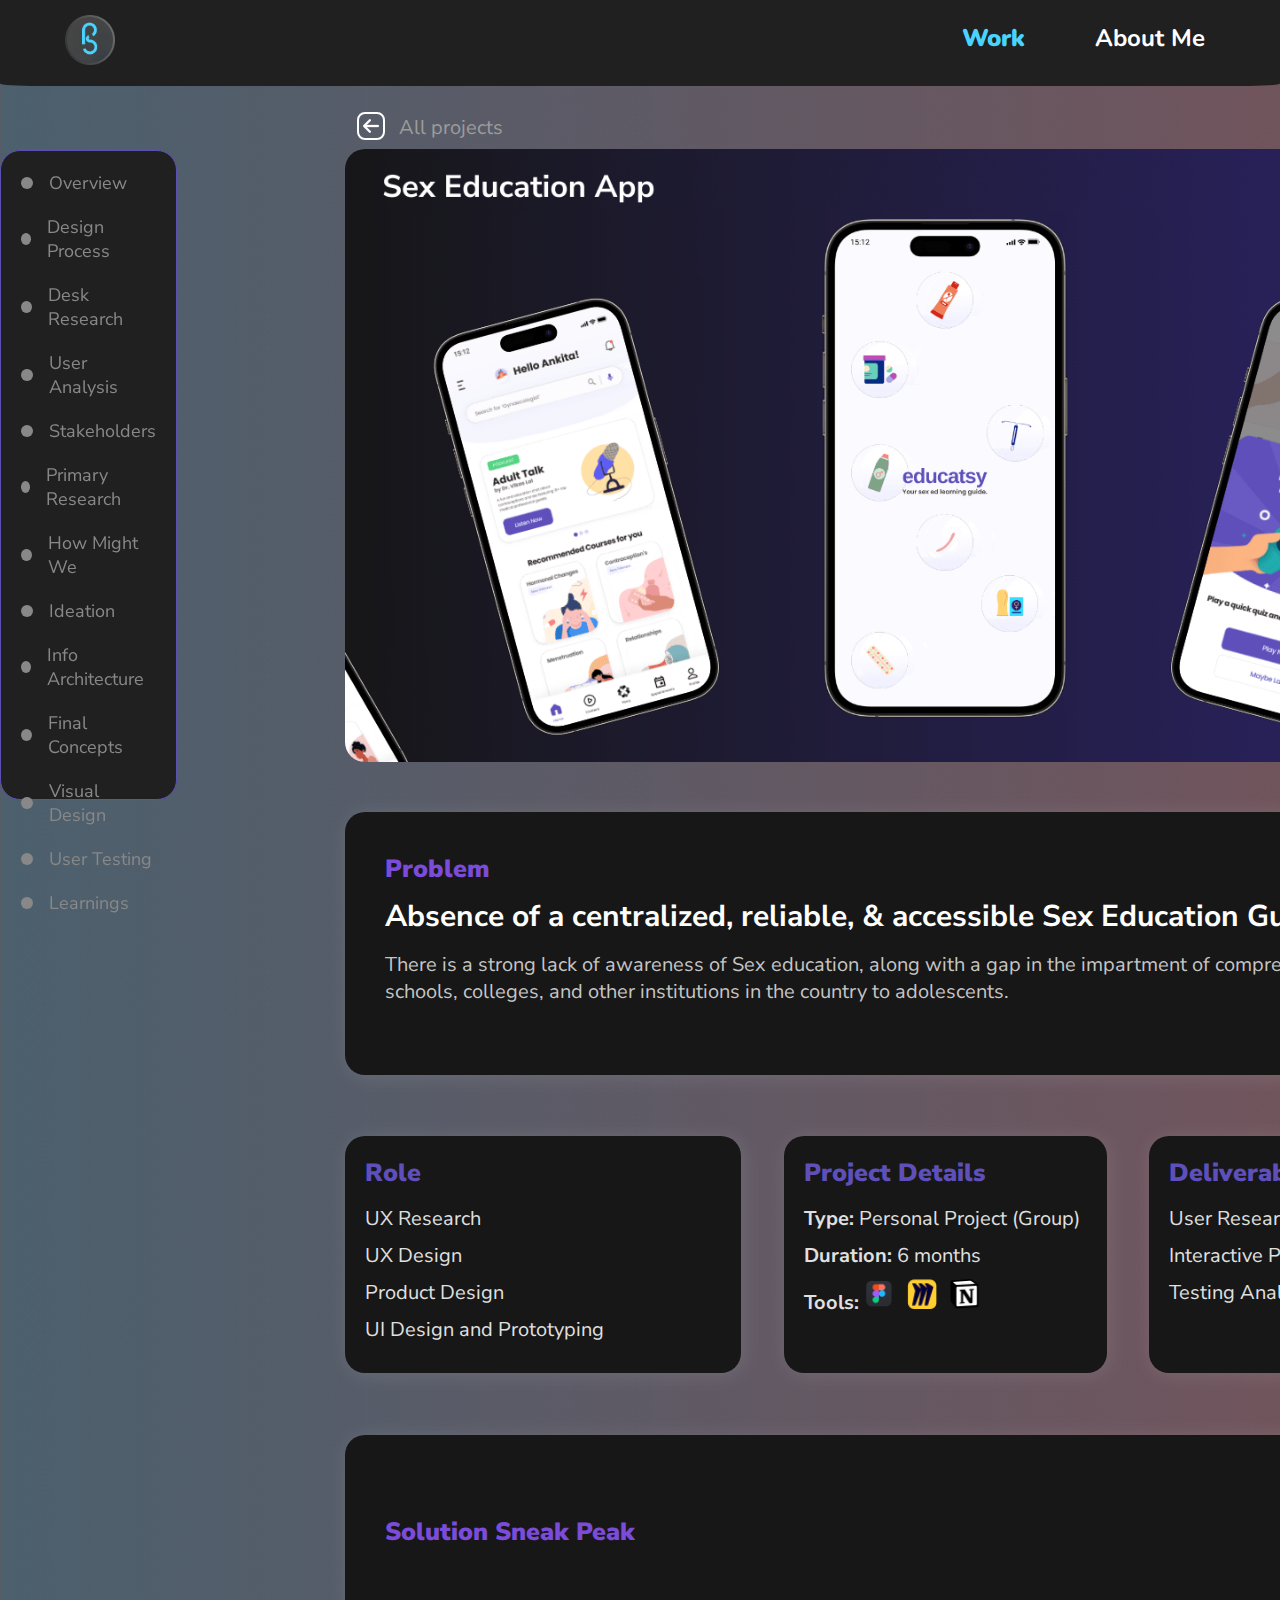
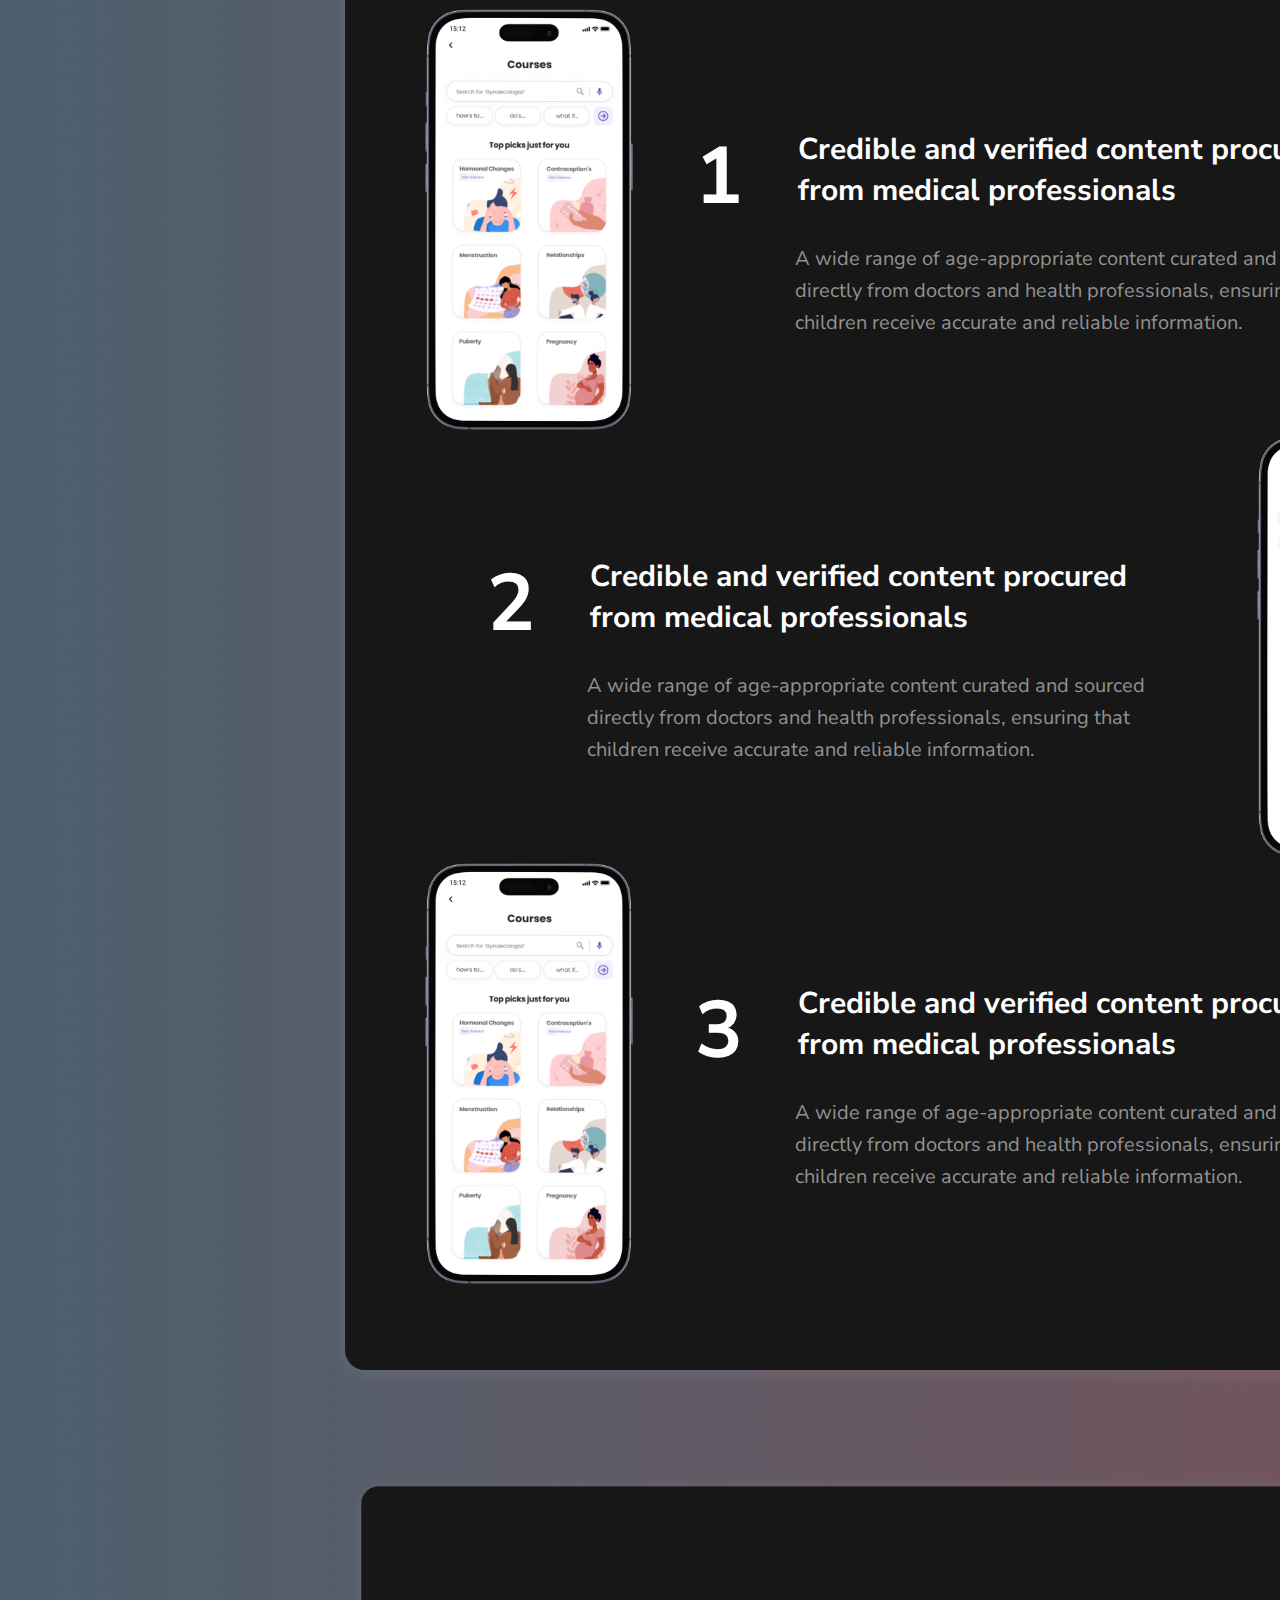
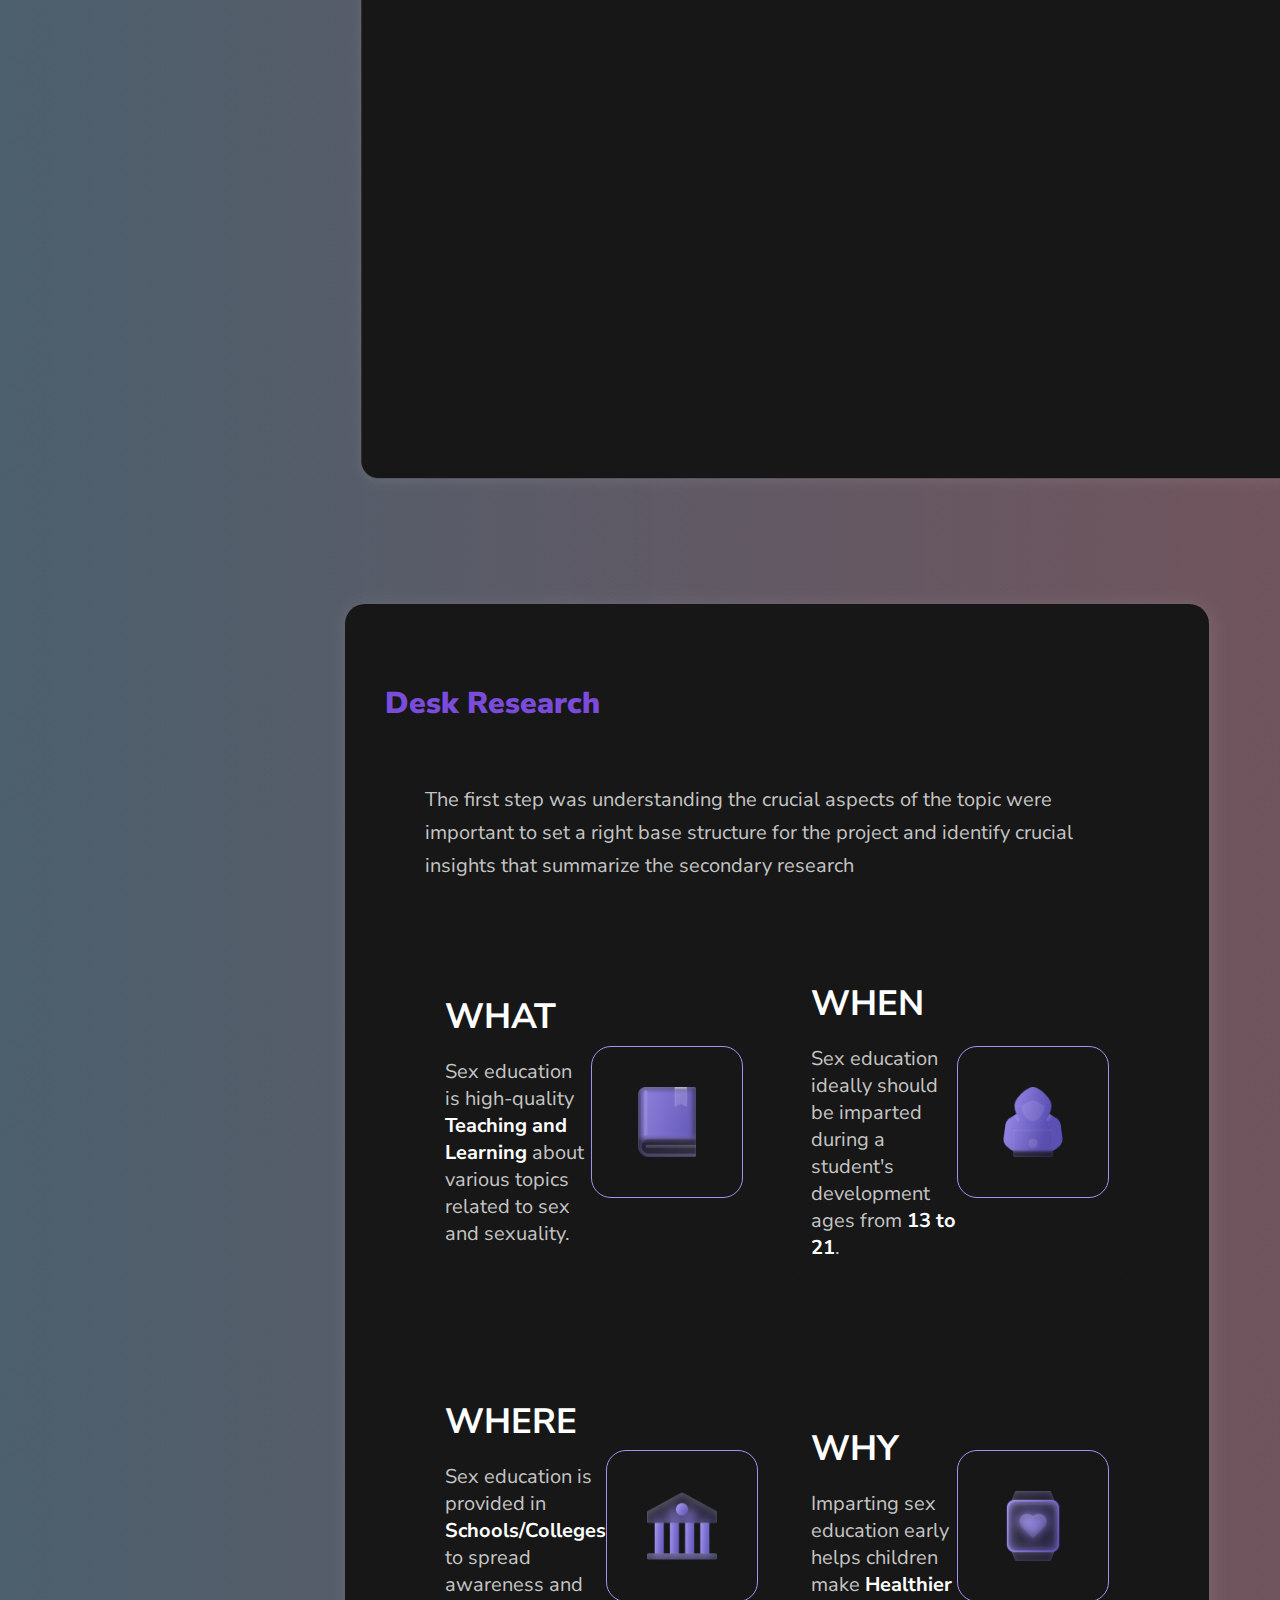
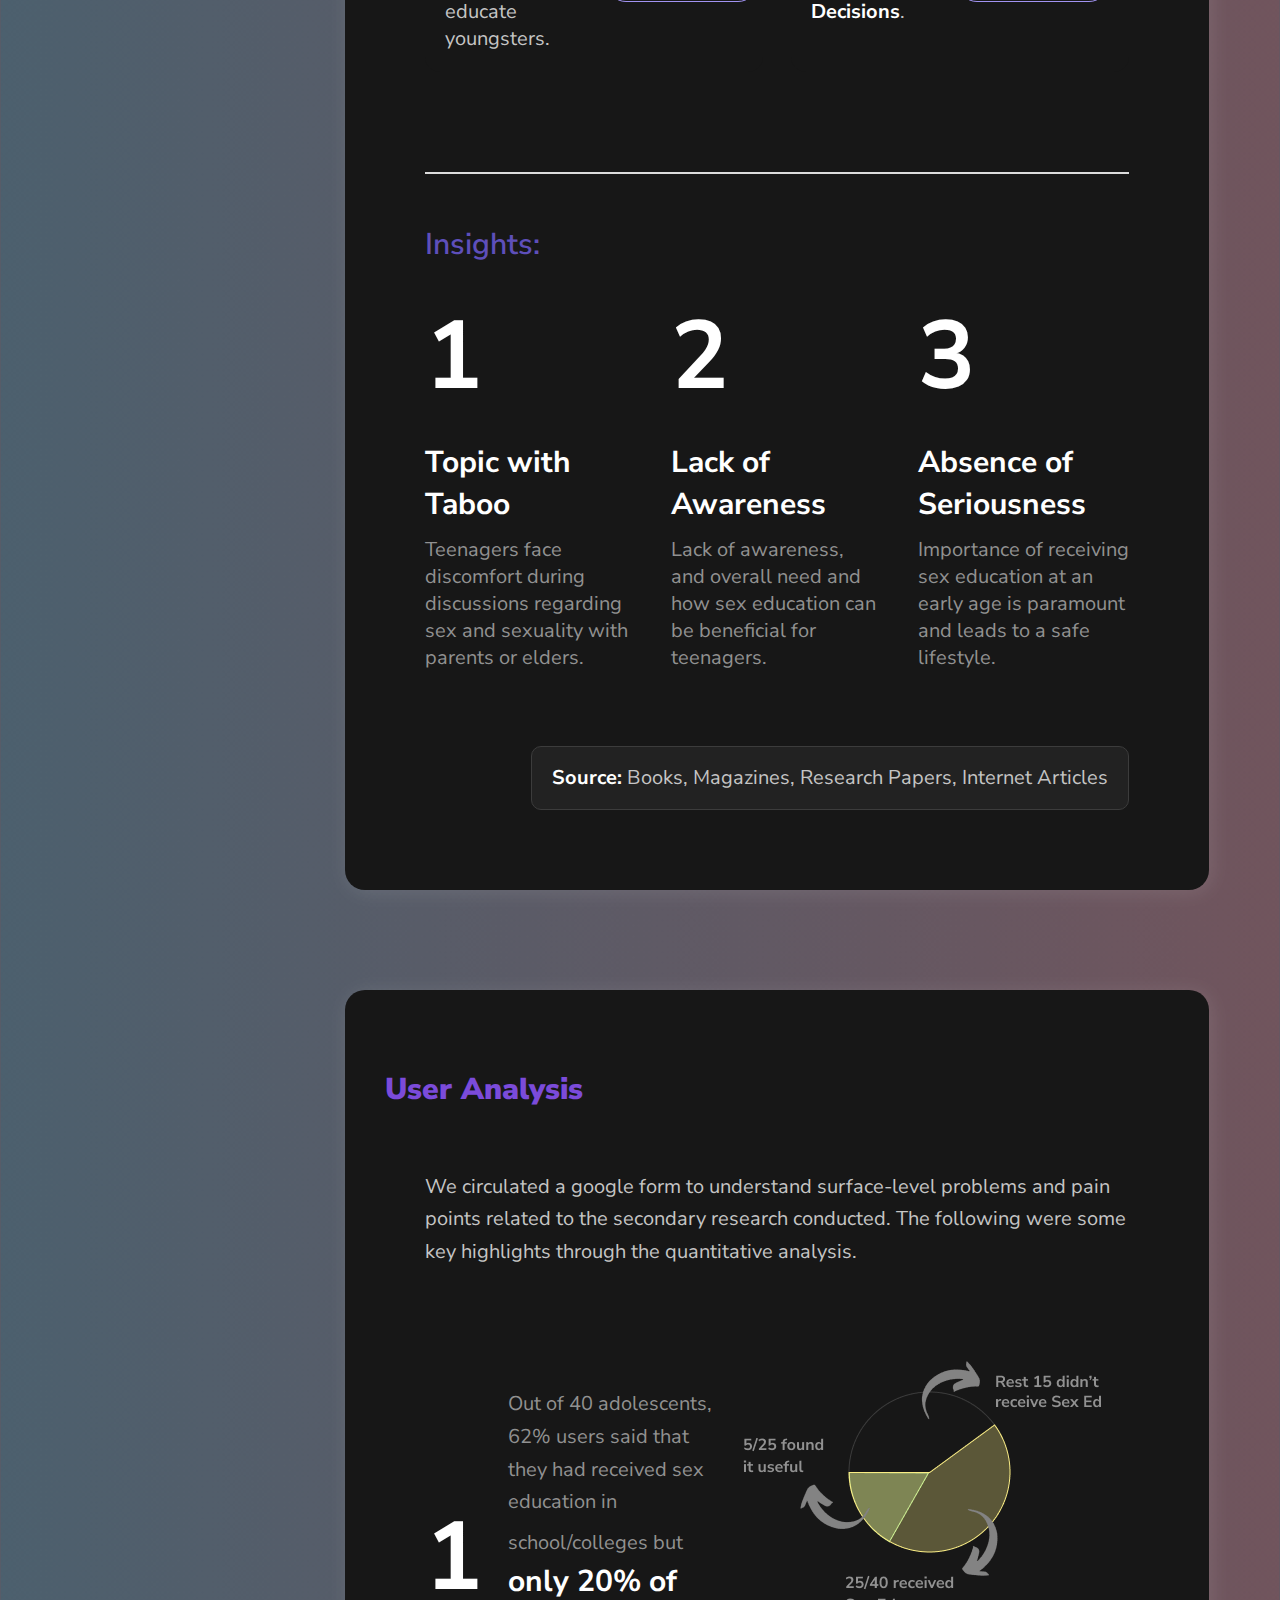
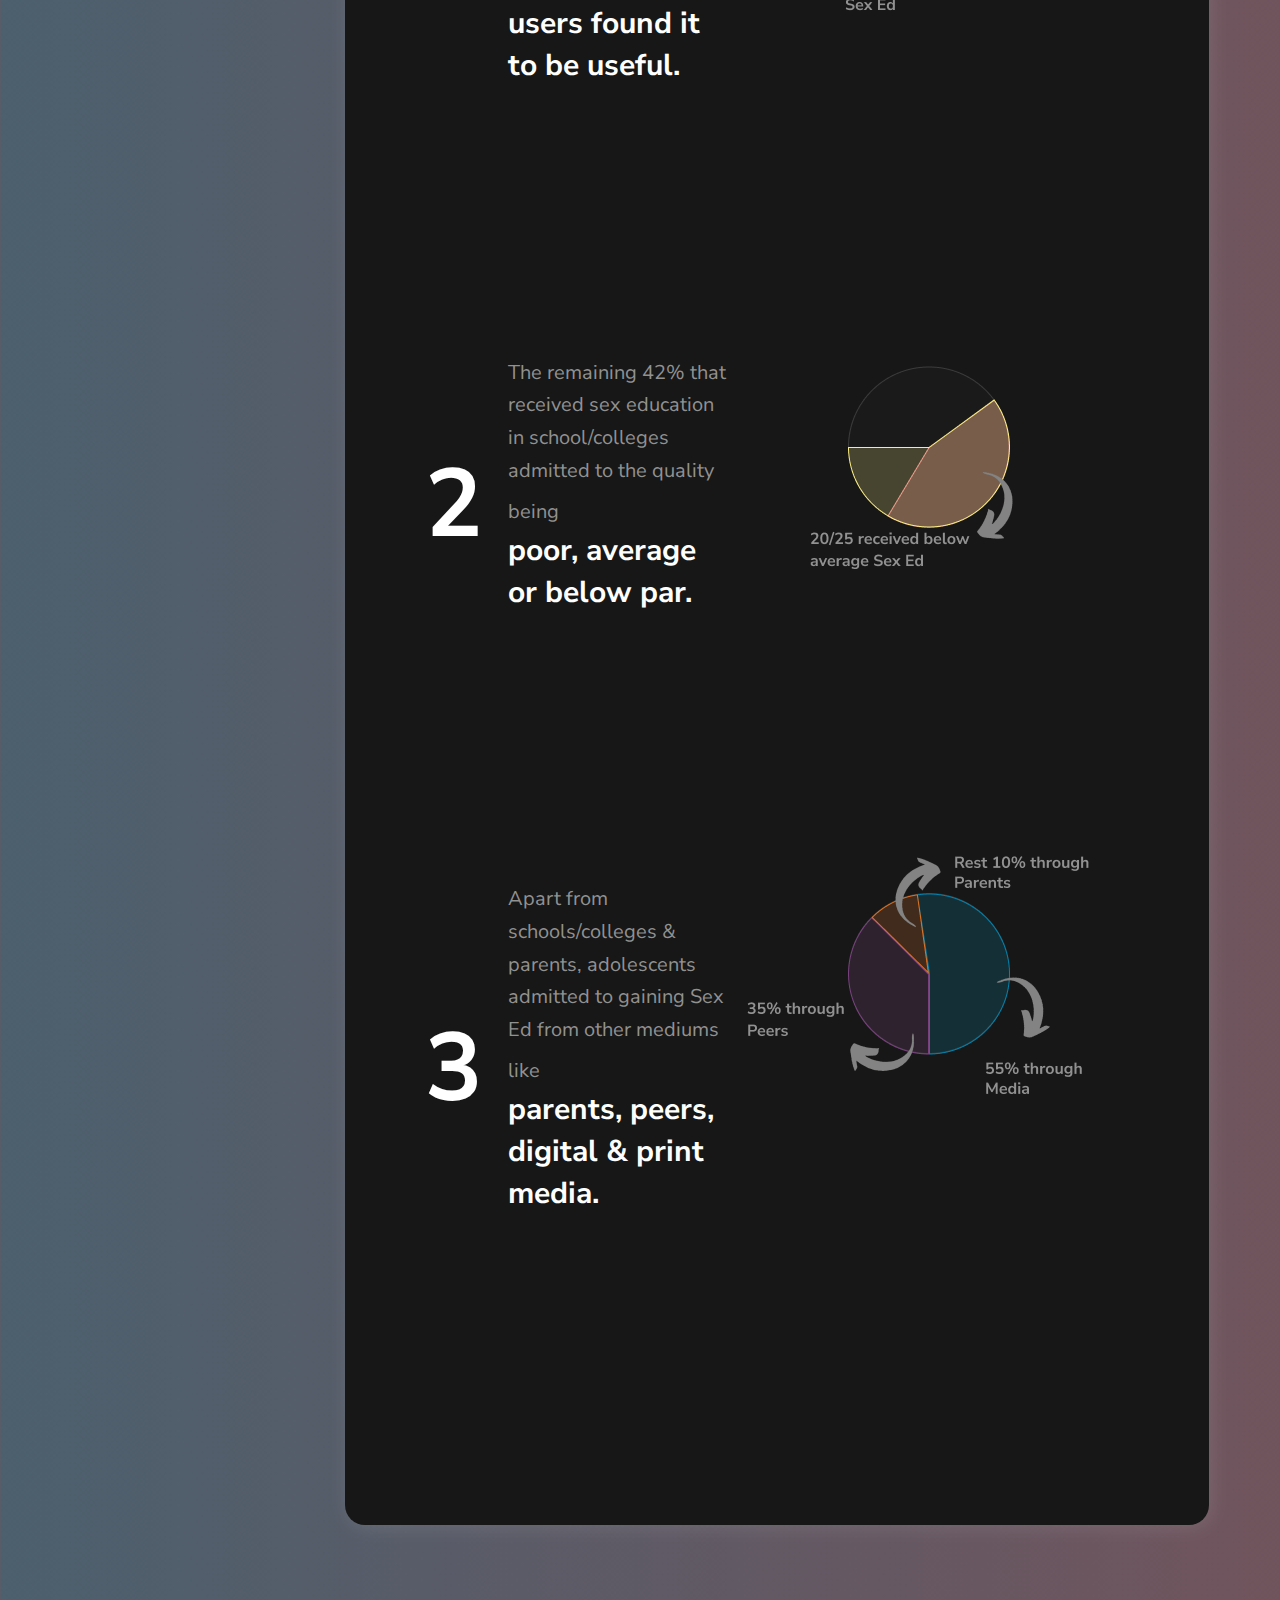
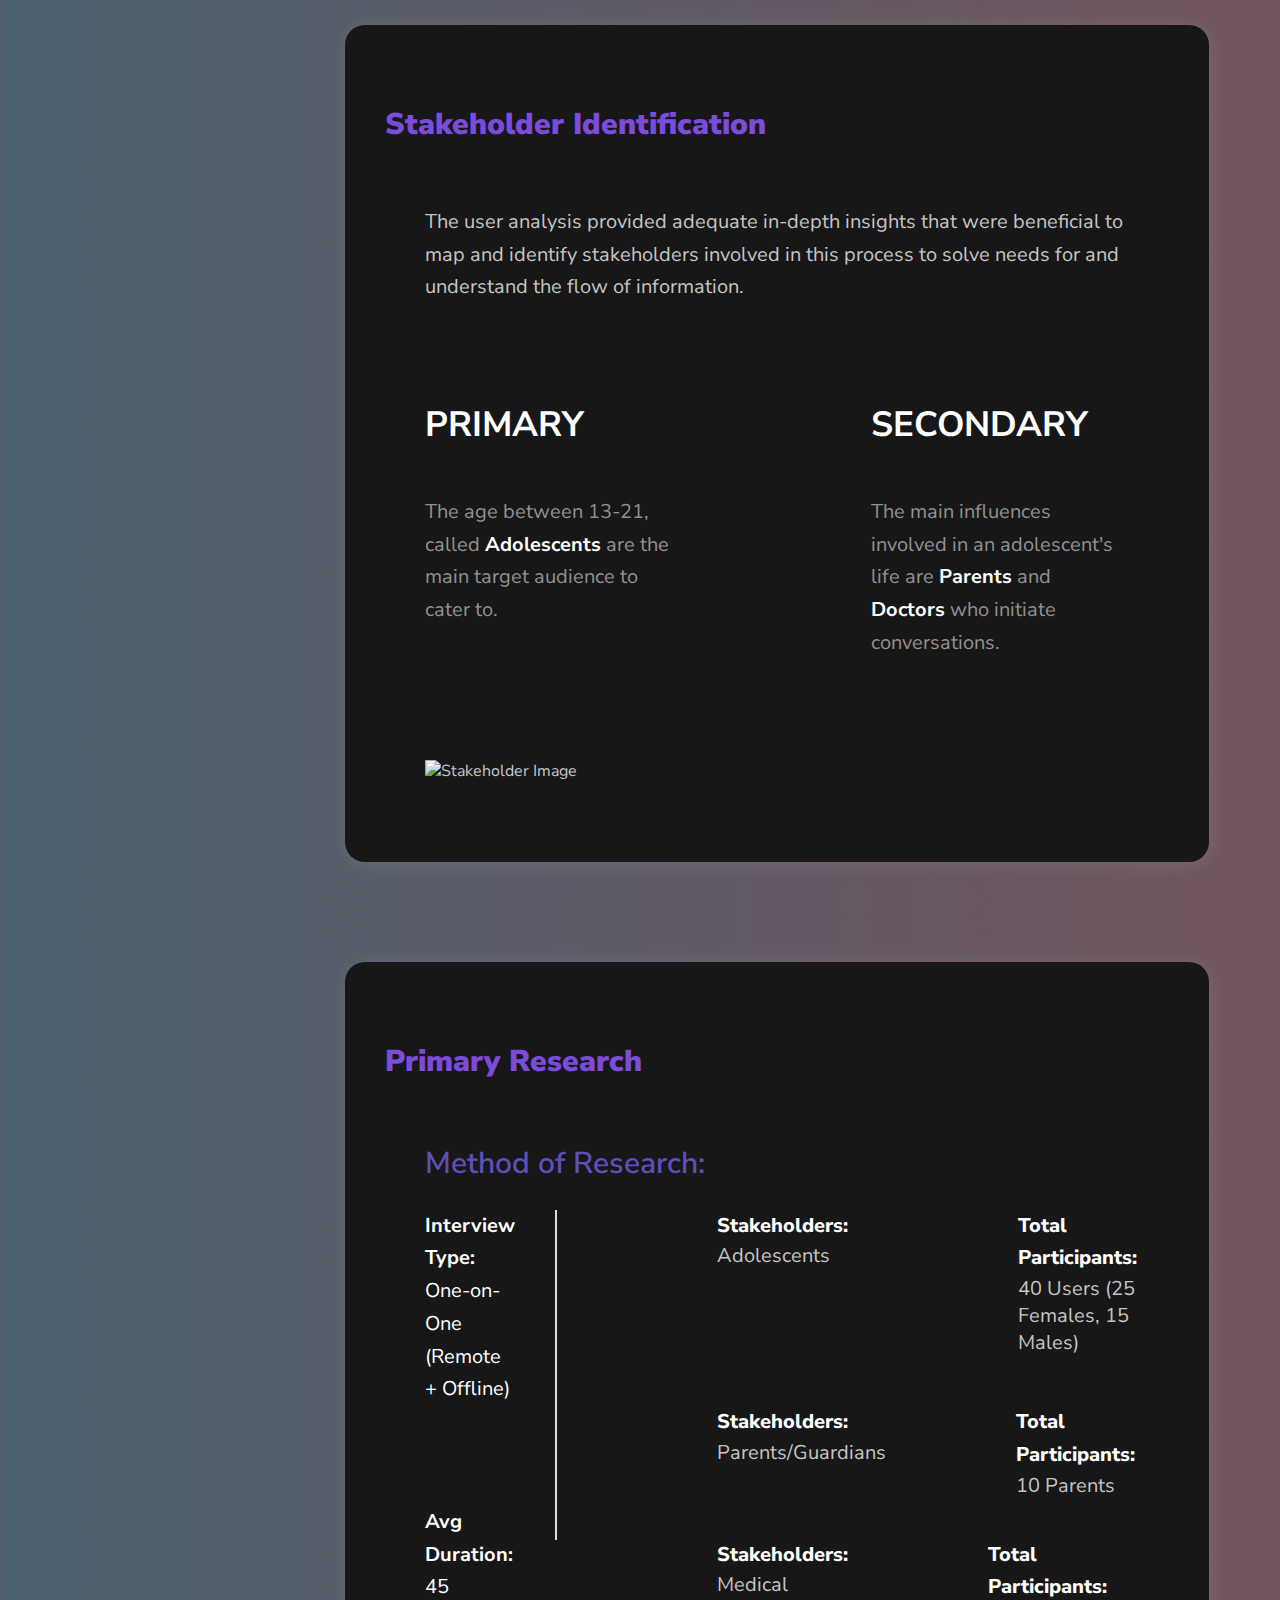
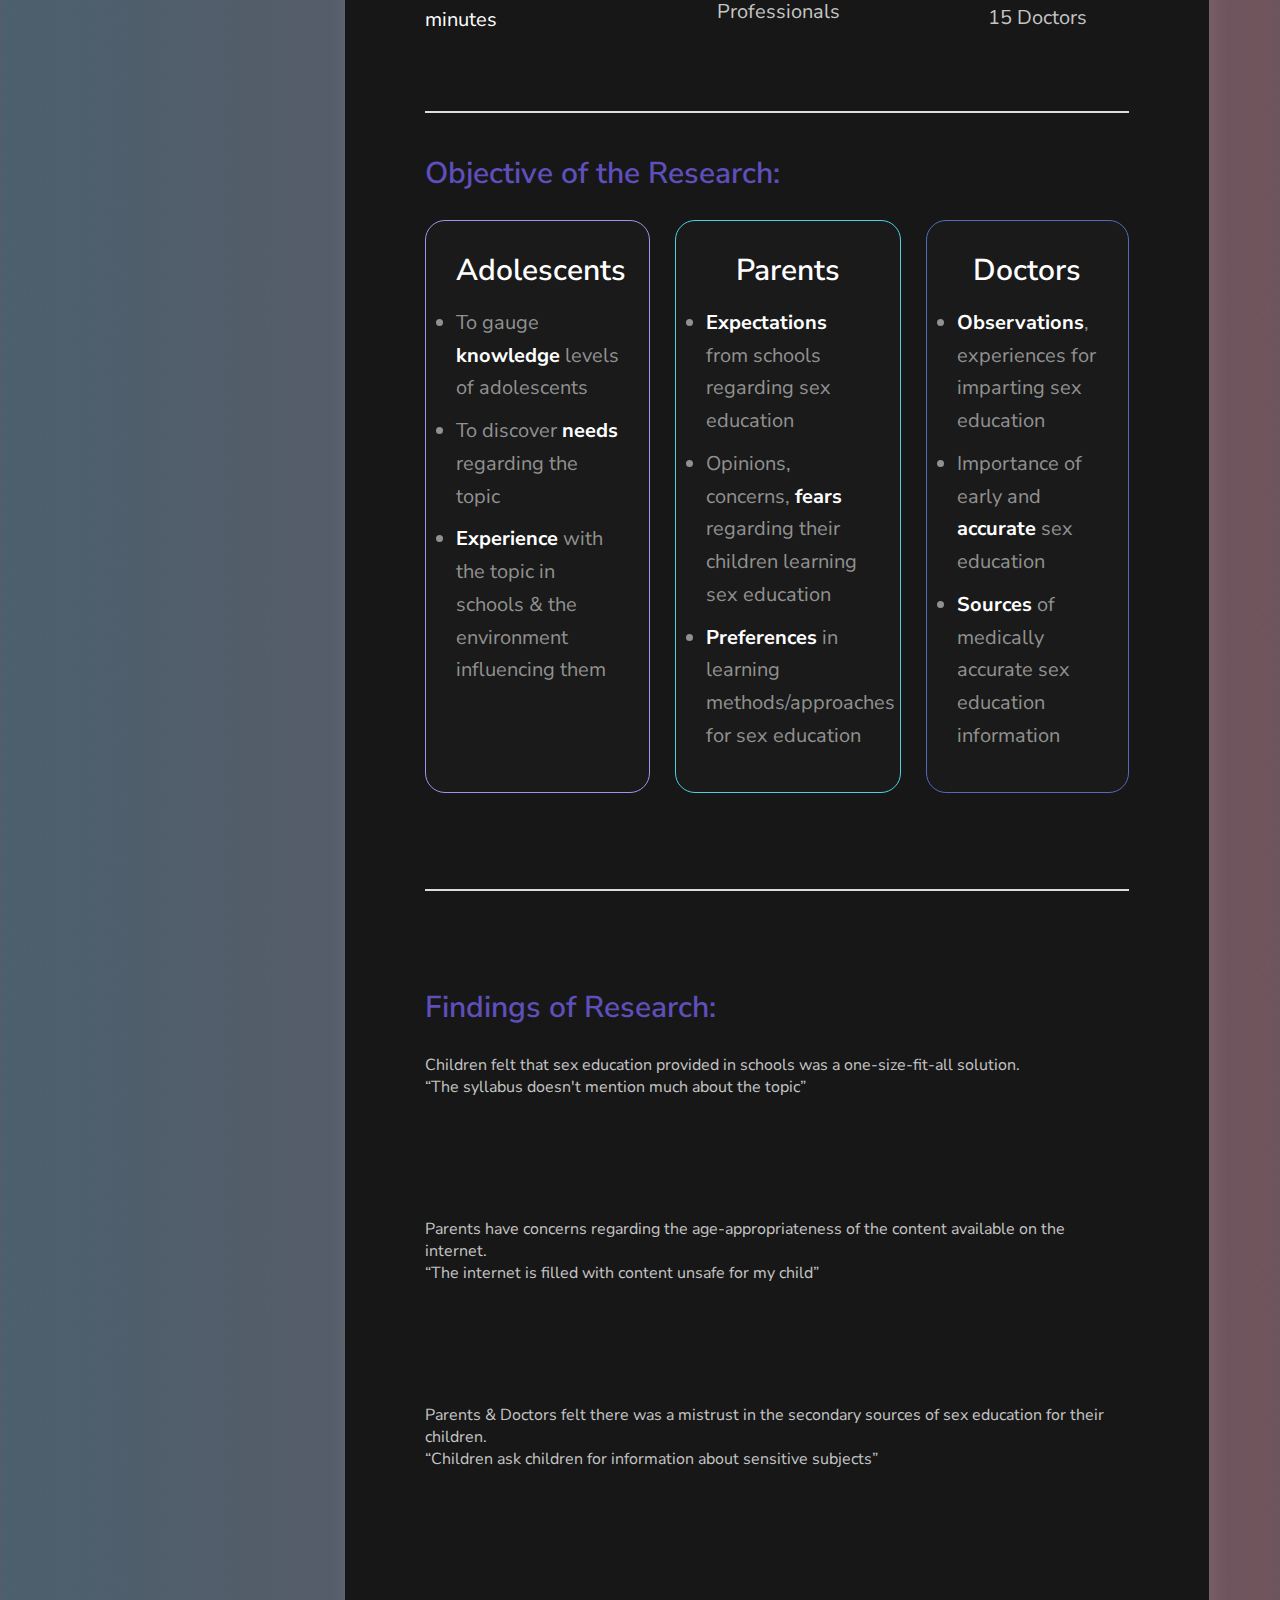
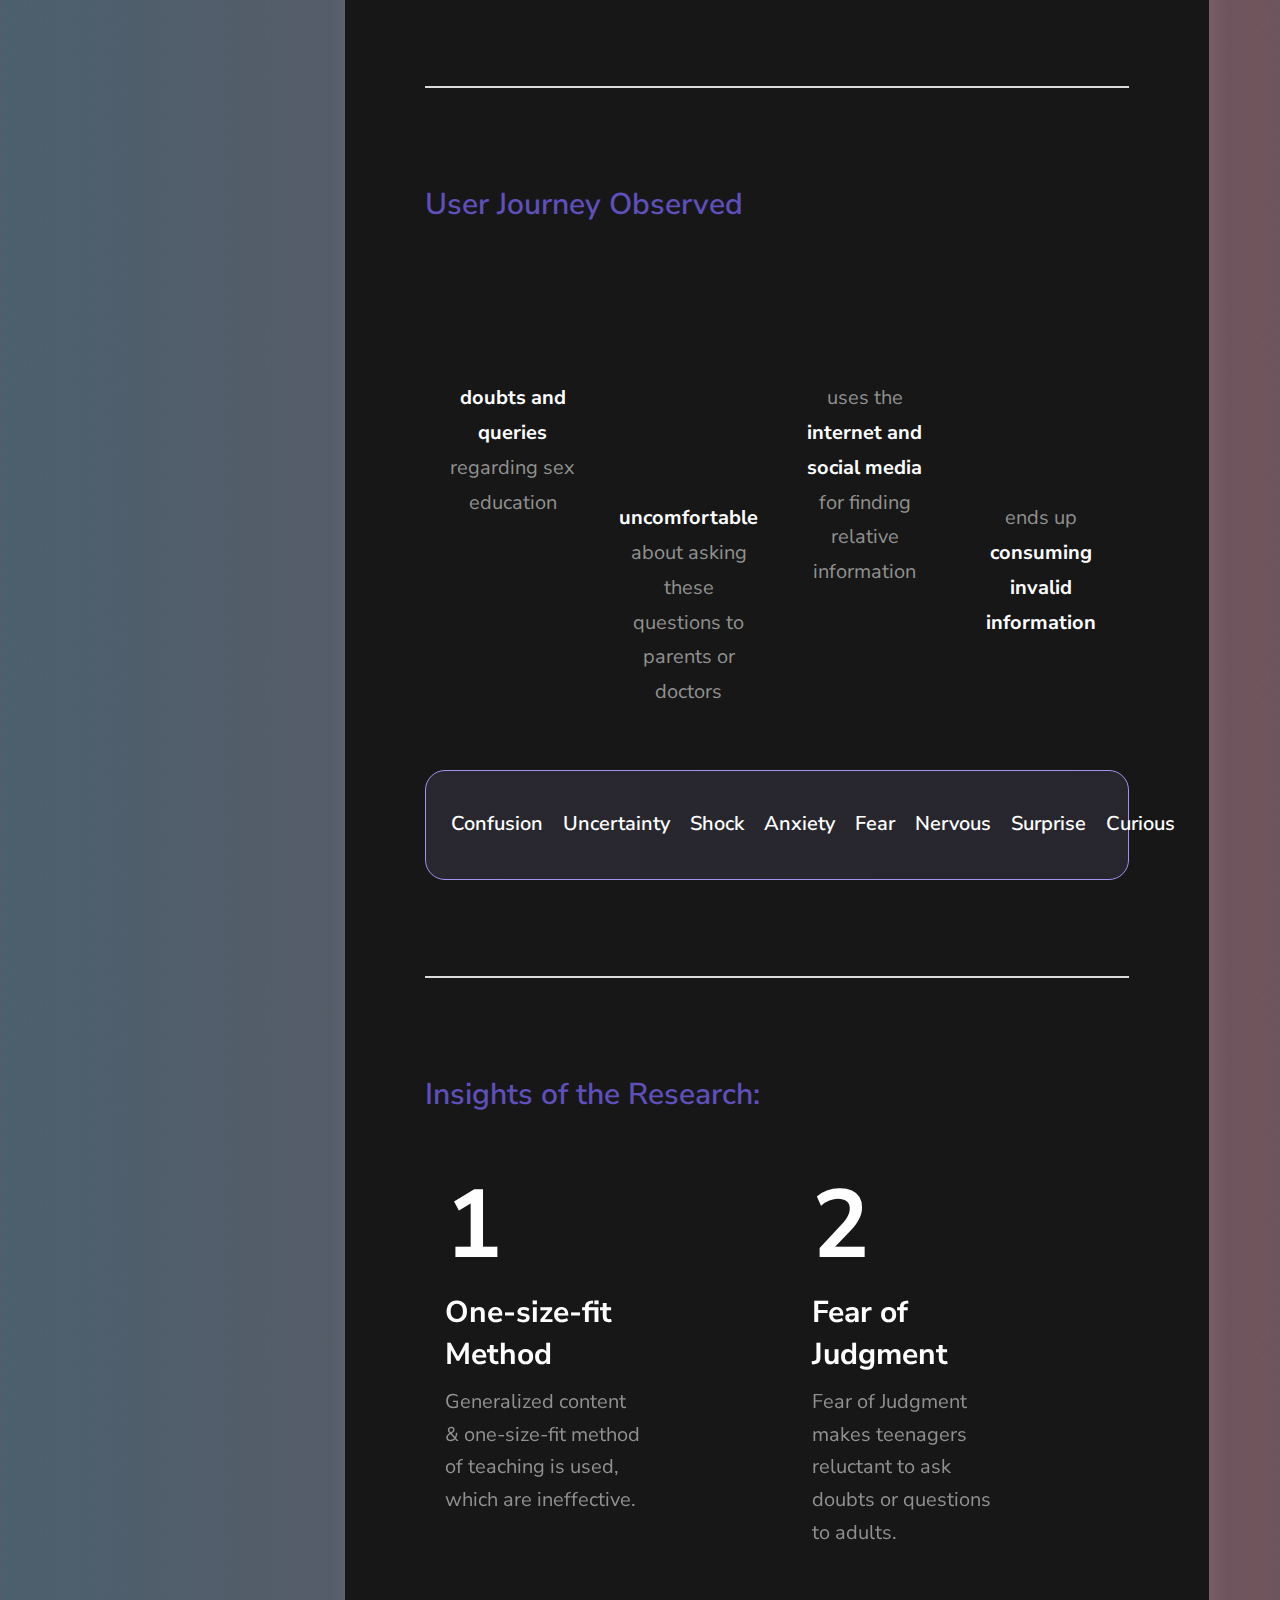
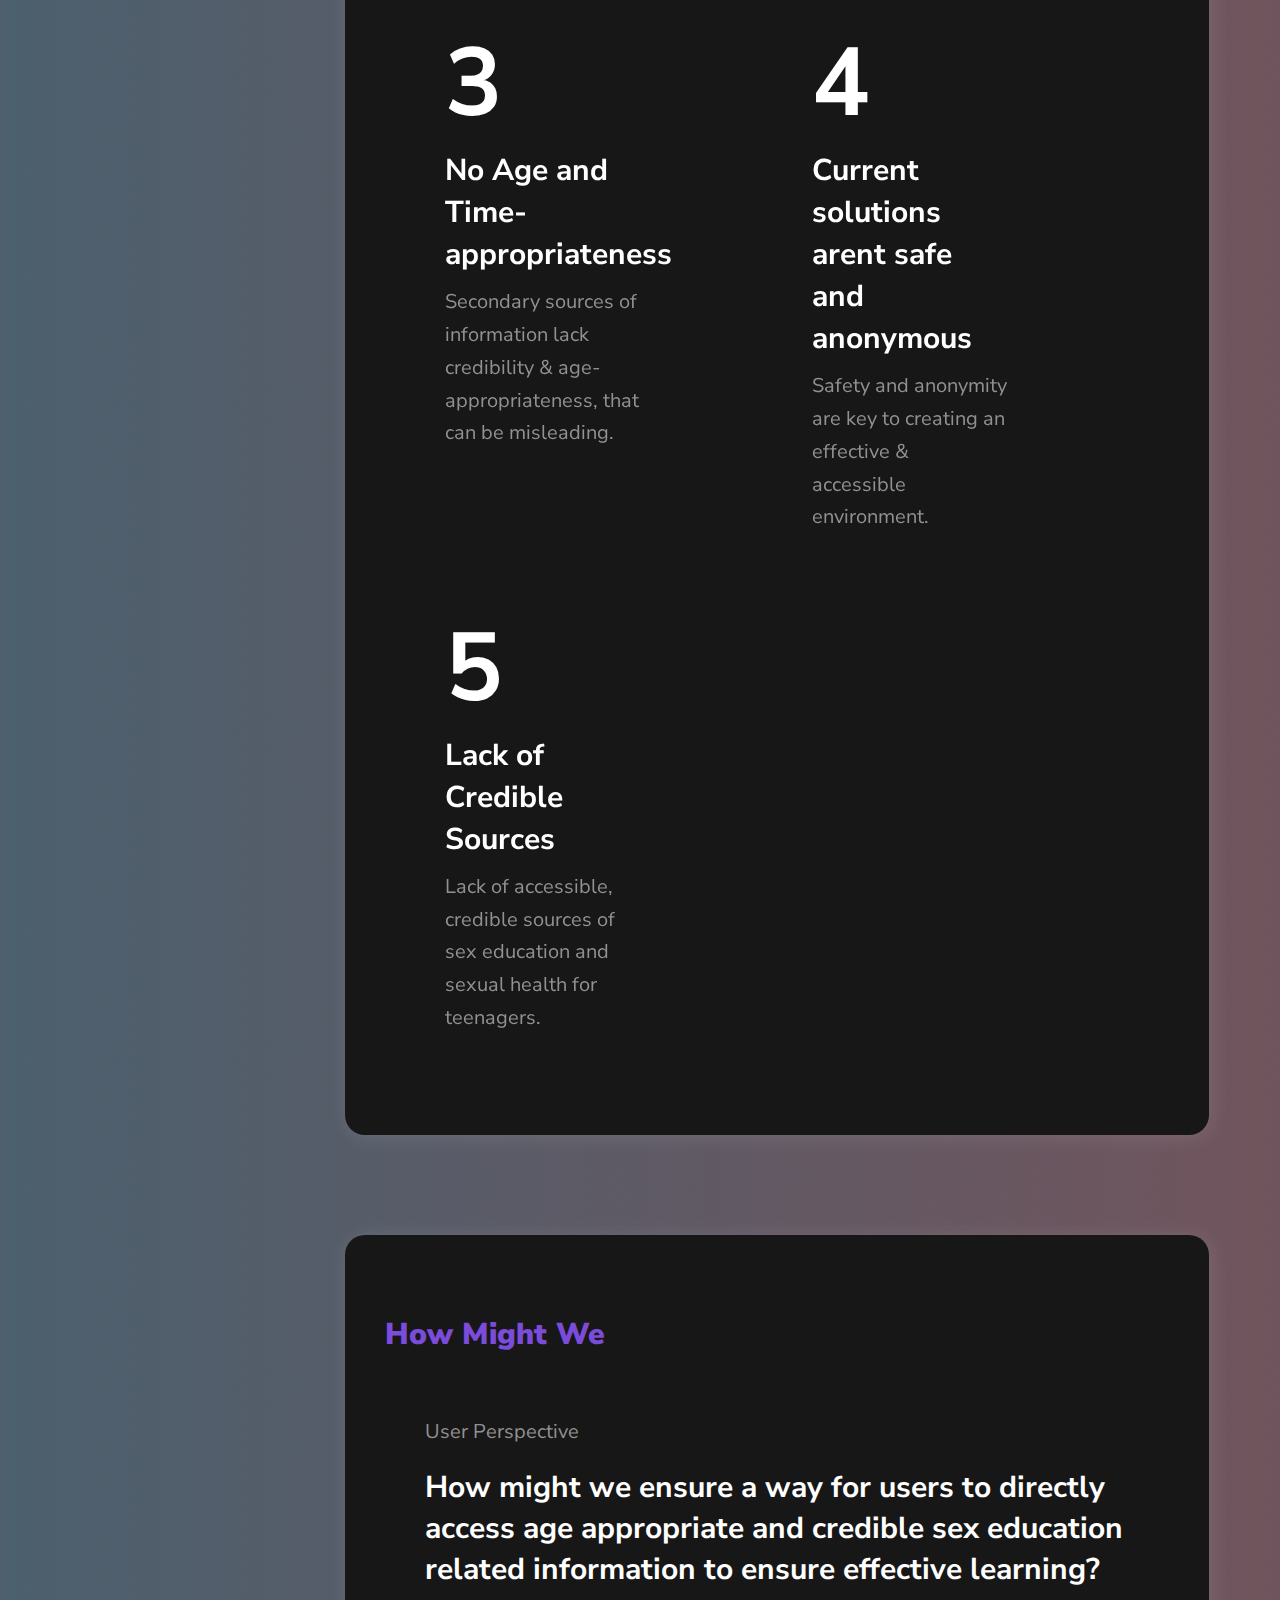
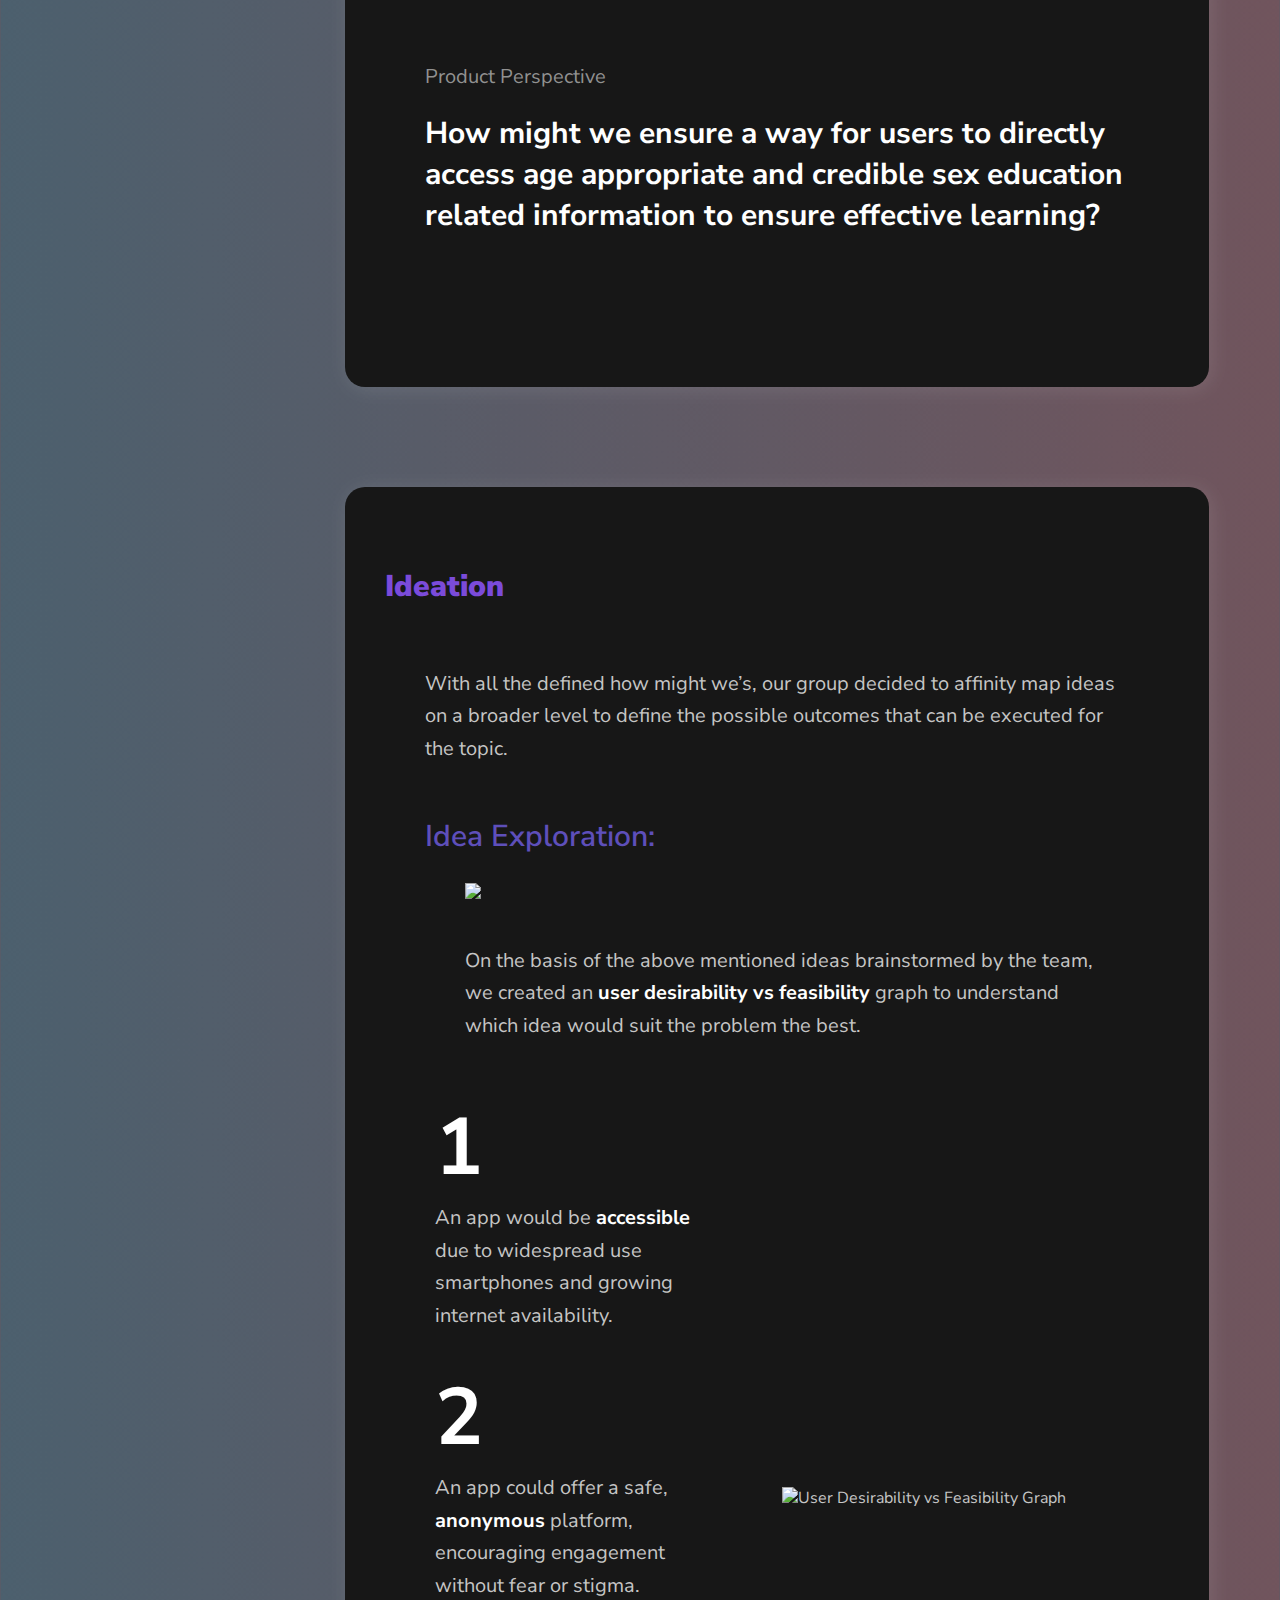
==== commit 2322b063: "Minor bug changes and pixel perfect" ====
--- a/Case_Study_1/case_study_1.html
+++ b/Case_Study_1/case_study_1.html
@@ -14,7 +14,7 @@
               <a href="../index.html"><img src="../Images/Work_Page/Logo.png" alt="Logo" class="logo"></a>
             </div>
             <ul class="nav-links">
-                <li><a href="#work">Work</a></li>
+                <li><a href="#work" class="work-active">Work</a></li>
                 <li><a href="#about">About Me</a></li>
             </ul>
         </nav>
@@ -166,7 +166,7 @@
                               <p>Sex education is high-quality <strong class="bold">Teaching and Learning</strong> about various topics related to sex and sexuality.</p>
                           </div>
                           <div class="research-image">
-                              <img src="../Images/Case_Study_1/desk-research-rec.png" alt="What Image" class="overview-icon">
+                              <img src="../Images/Case_Study_1/desk_resaearch_book.png" alt="What Image" class="overview-icon">
                           </div>
                       </div>
                       <div class="research-item">
@@ -175,7 +175,7 @@
                               <p>Sex education ideally should be imparted during a student's development ages from <strong class="bold">13 to 21</strong>.</p>
                           </div>
                           <div class="research-image">
-                              <img src="../Images/Case_Study_1/desk-research-rec.png" alt="When Image" class="overview-icon">
+                              <img src="../Images/Case_Study_1/desk_hacker.png" alt="When Image" class="overview-icon">
                           </div>
                       </div>
                   </div>
@@ -188,7 +188,7 @@
                               <p>Sex education is provided in <strong class="bold">Schools/Colleges</strong> to spread awareness and educate youngsters.</p>
                           </div>
                           <div class="research-image">
-                              <img src="../Images/Case_Study_1/desk-research-rec.png" alt="Where Image" class="overview-icon">
+                              <img src="../Images/Case_Study_1/desk_uni.png" alt="Where Image" class="overview-icon">
                           </div>
                       </div>
                       <div class="research-item">
@@ -197,7 +197,7 @@
                               <p>Imparting sex education early helps children make <strong class="bold">Healthier Decisions</strong>.</p>
                           </div>
                           <div class="research-image">
-                              <img src="../Images/Case_Study_1/desk-research-rec.png" alt="Why Image" class="overview-icon">
+                              <img src="../Images/Case_Study_1/desk_watch.png" alt="Why Image" class="overview-icon">
                           </div>
                       </div>
                   </div>
@@ -243,7 +243,7 @@
                     <p>Out of 40 adolescents, 62% users said that they had received sex education in school/colleges but <strong><br>only 20% of users found it to be useful.</strong></p>
                 </div>
                 <div class="chart">
-                    <img src="../Images/Case_Study_1/chart_1.png" alt="Chart 1">
+                    <img src="../Images/Case_Study_1/chart_11.png" alt="Chart 1">
                 </div>
             </div>
     
@@ -254,7 +254,7 @@
                     <p>The remaining 42% that received sex education in school/colleges admitted to the quality being <strong><br>poor, average or below par.</strong></p>
                 </div>
                 <div class="chart">
-                    <img src="../Images/Case_Study_1/chart_2.png" alt="Chart 2">
+                    <img src="../Images/Case_Study_1/chart_12.png" alt="Chart 2">
                 </div>
             </div>
     
@@ -265,7 +265,7 @@
                     <p>Apart from schools/colleges & parents, adolescents admitted to gaining Sex Ed from other mediums like <strong><br>parents, peers, digital & print media.</strong></p>
                 </div>
                 <div class="chart">
-                    <img src="../Images/Case_Study_1/chart_3.png" alt="Chart 3">
+                    <img src="../Images/Case_Study_1/chart_13.png" alt="Chart 3">
                 </div>
             </div>
         </div>
@@ -580,7 +580,7 @@
     </div>
   </div>
 
-  <p>To be able to provide a meaningful product to our stakeholders, we feature mapped the concepts on the basis of two most relevant factors through our research. An <strong>impact</strong> (i.e. how they will consume the content) vs <strong>feasibility</strong> (i.e. depending on external factors) graph is presented below.</p>
+  <p class="ideation-p">To be able to provide a meaningful product to our stakeholders, we feature mapped the concepts on the basis of two most relevant factors through our research. An <strong>impact</strong> (i.e. how they will consume the content) vs <strong>feasibility</strong> (i.e. depending on external factors) graph is presented below.</p>
 
   <img src="../Images/Case_Study_1/idea-exploration-graph.png" alt="Feature Mapping for the Ideas on two factors - Feasibility vs Impact">
 </div>
--- a/Case_Study_1/style.css
+++ b/Case_Study_1/style.css
@@ -69,6 +69,10 @@
     font-weight: 900;
 }
 
+.nav-links .work-active{
+    color: #49D3FF;
+    font-weight: 900;
+}
 .container {
     display: flex;
     margin-top: 150px; /* Leave space for sticky header */
@@ -464,11 +468,14 @@
     font-weight: 400;
     color: #C5C5C5;
 }
-
+.research-image{
+    padding:40px;
+    border-radius: 20px;
+    border: 0.1px solid #A193F2;
+}
 .research-image img{
-    width: 167px;
-    height: 160px;
-    text-align: right;
+    width: 70px;
+    height: 70px;
 }
 
 .overview-icon {
@@ -563,7 +570,6 @@
 }
 /* General styling for the section */
 #user-analysis {
-    margin-left:50px;
     font-family: 'Nunito Sans', sans-serif;
     color: #C5C5C5;
     background-color: #171717;
@@ -591,7 +597,7 @@
     font-weight: 400;
     line-height: 32.74px;
     color: #C5C5C5;
-    margin-bottom: 100px;
+    margin-bottom: 80px;
 }
 /* Container for each analysis item */
 .analysis-item {
@@ -604,7 +610,7 @@
 /* Container for the number and text */
 .number-text {
     display: flex;
-    align-items: flex-start;
+    align-items: center;
     max-width: 70%;
 }
 
@@ -624,6 +630,7 @@
     font-weight: 400;
     line-height: 32.74px;
     color: #919191;
+    margin-top:13%;
 }
 .number-text strong {
     font-size: 30px;
@@ -924,6 +931,7 @@
 }
 
 .uncomfortable-icon {
+    margin-top: 120px;
     background-image: url('../Images/Case_Study_1/chat-bot.png'); /* Replace with your actual image path */
 }
 
@@ -932,6 +940,7 @@
 }
 
 .invalid-info-icon {
+    margin-top: 120px;
     background-image: url('../Images/Case_Study_1/paper-scroll.png'); /* Replace with your actual image path */
 }
 
@@ -1177,6 +1186,7 @@
 
 .concept-development p{
     margin-top: 40px;
+    margin-bottom: 40px;
     font-size: 20px;
     font-weight: 400;
     line-height: 32.74px;
@@ -1195,9 +1205,9 @@
   
   /* Card styles */
   .moscow-card {
-    padding: 20px;
+    padding: 10px;
     border-radius: 15px;
-    background: #3C3C3C1A;
+    background-color: rgba(60, 60, 60, 0.1);
   }
   
   /* Specific card color themes */
@@ -1222,11 +1232,13 @@
     color: #FFFFFF;
     font-size: 22px;
     font-weight: 800;
+    margin-bottom: 0px;
   }
   
   /* List styles */
   .moscow-card ul {
-    padding:20px;
+    padding-left:20px;
+    padding-right:20px;
     list-style-type: decimal;
   }
   
@@ -1236,7 +1248,7 @@
     font-weight: 400;
     position: relative;
   }
-  
+
 #infoarch{
     margin:50px;
     font-family: 'Nunito Sans', sans-serif;
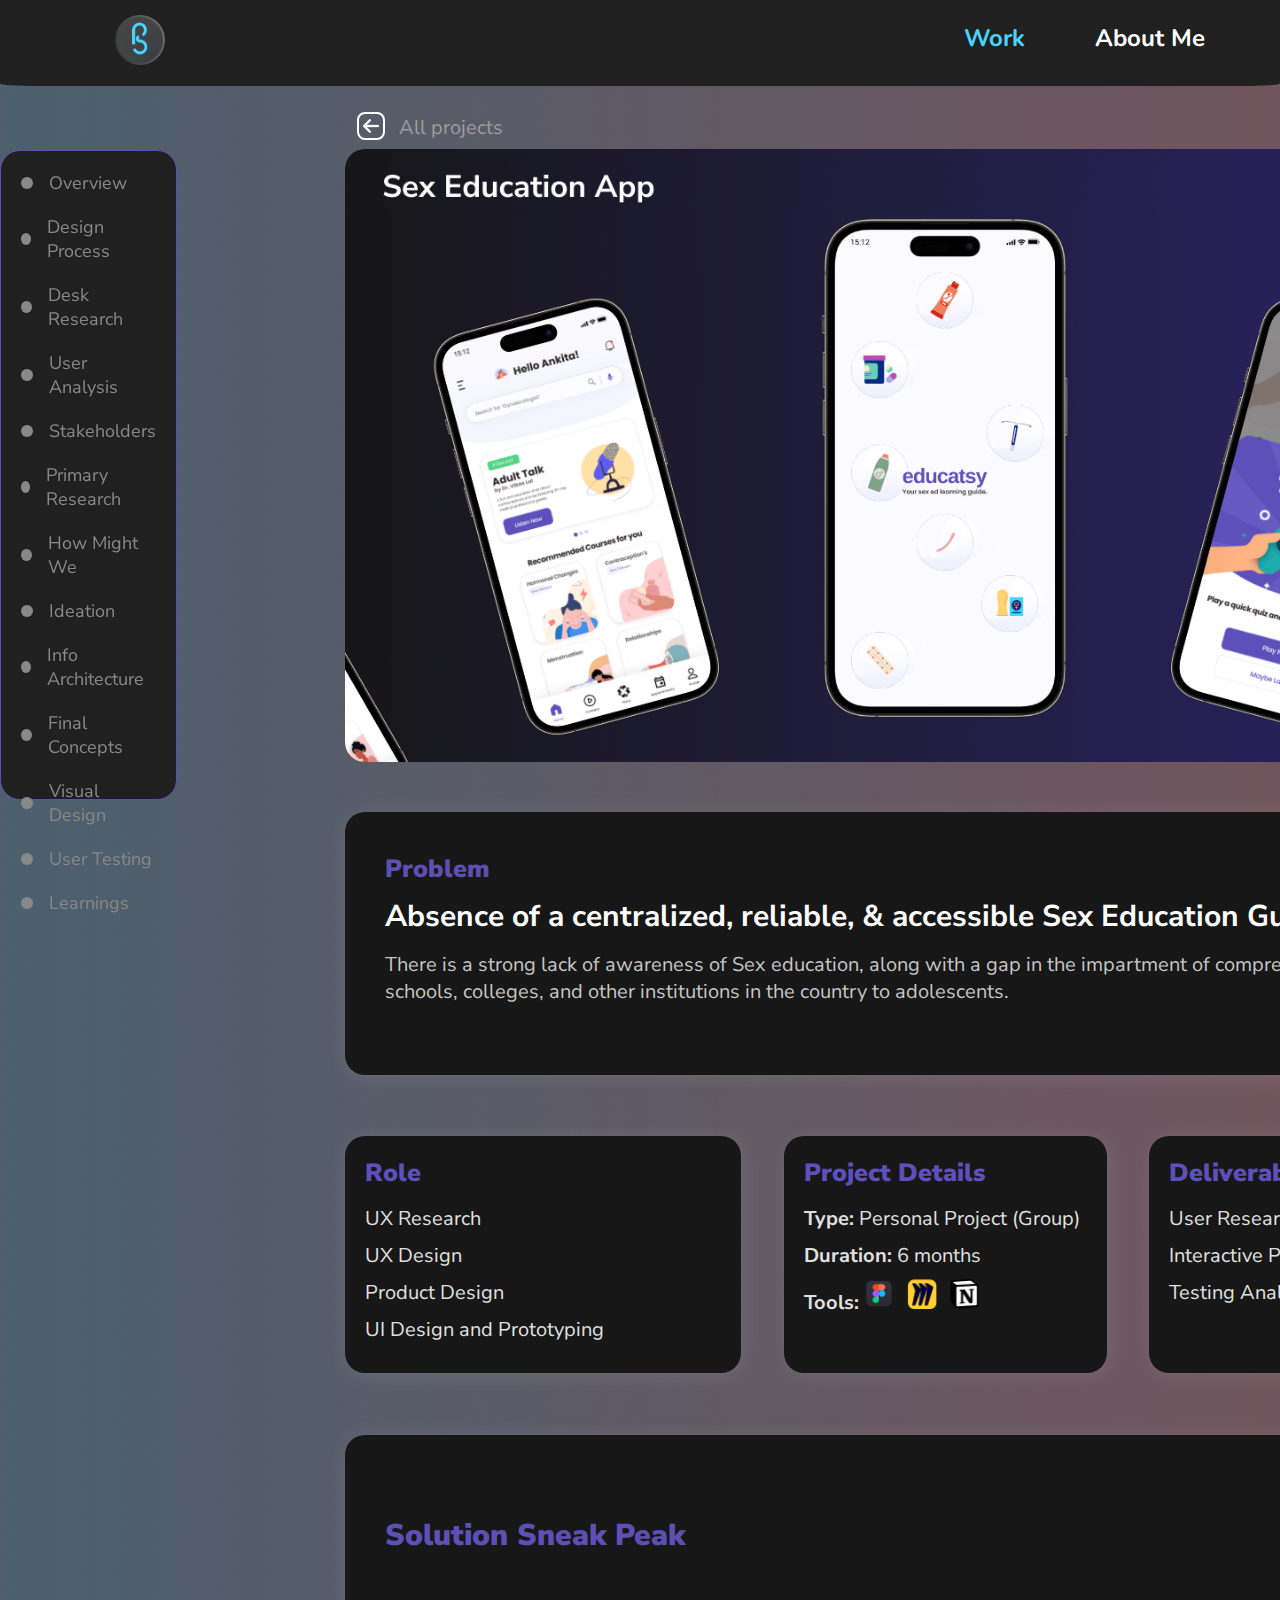
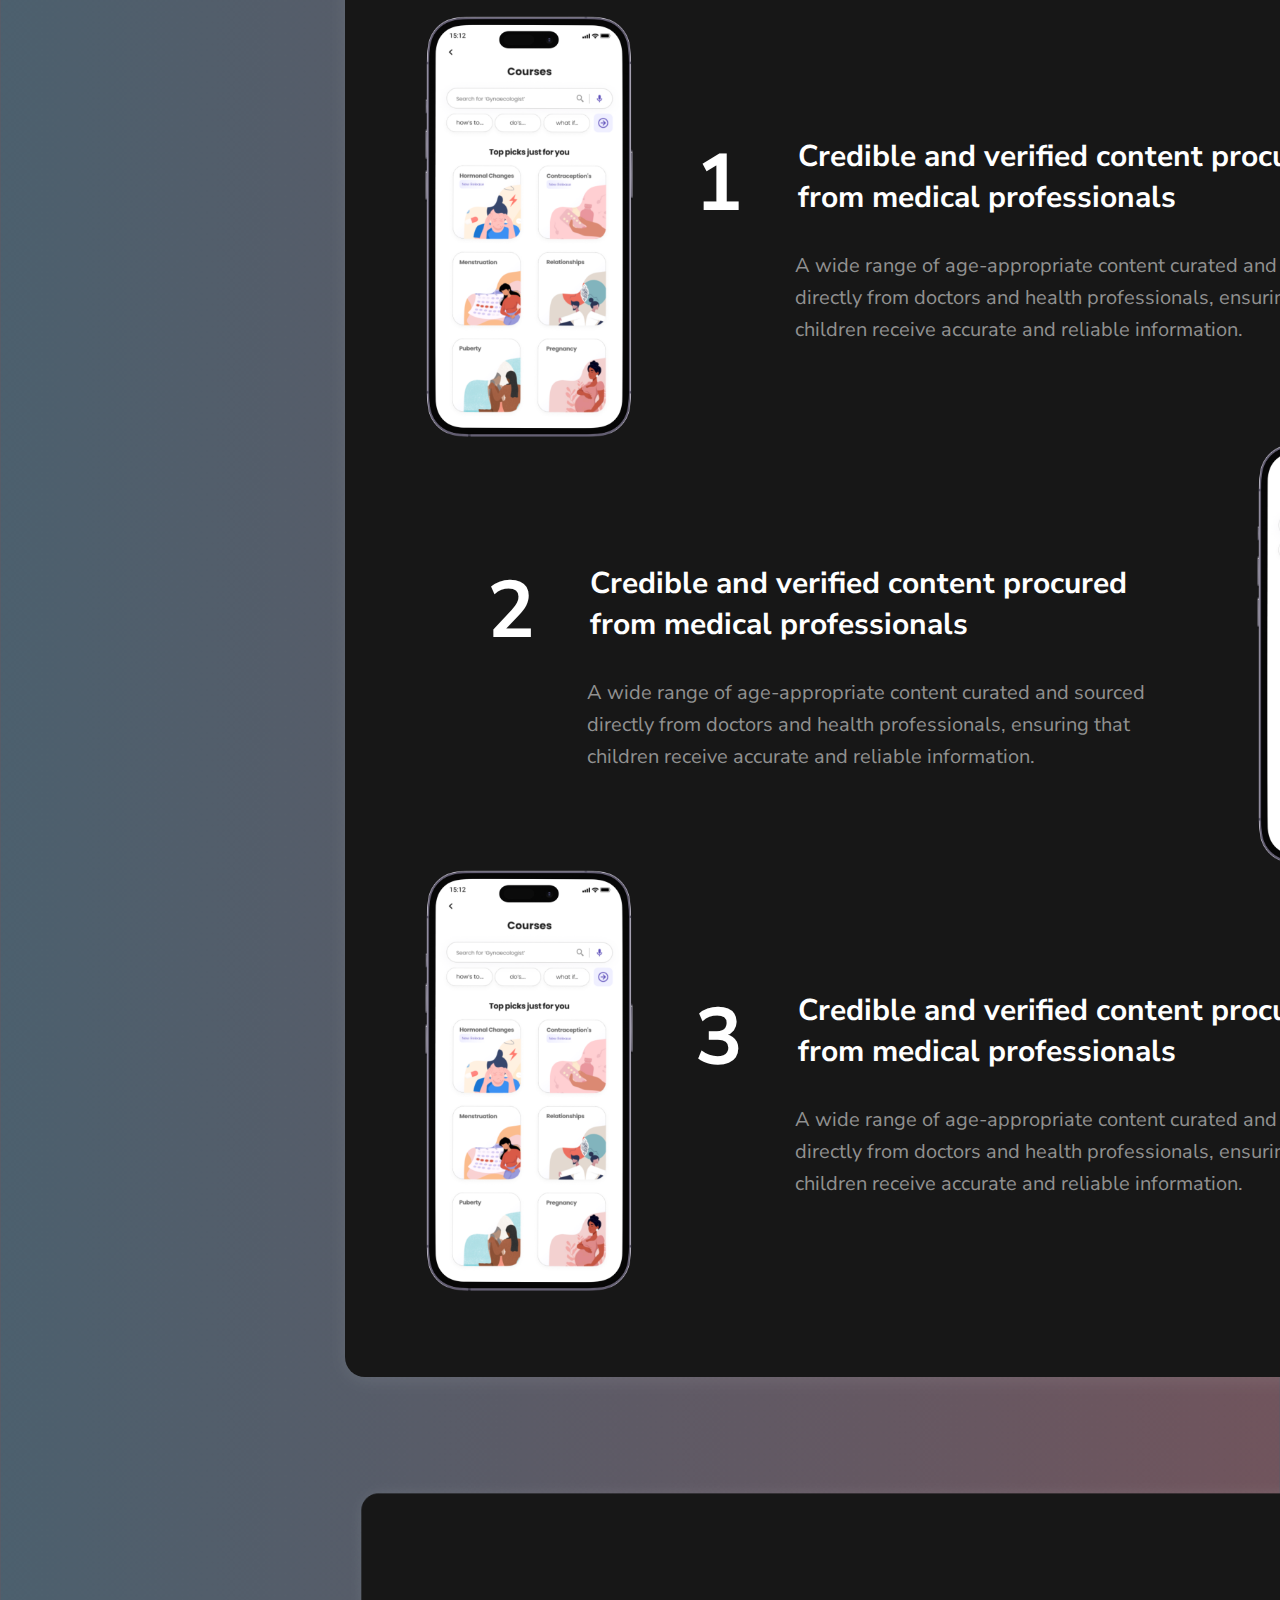
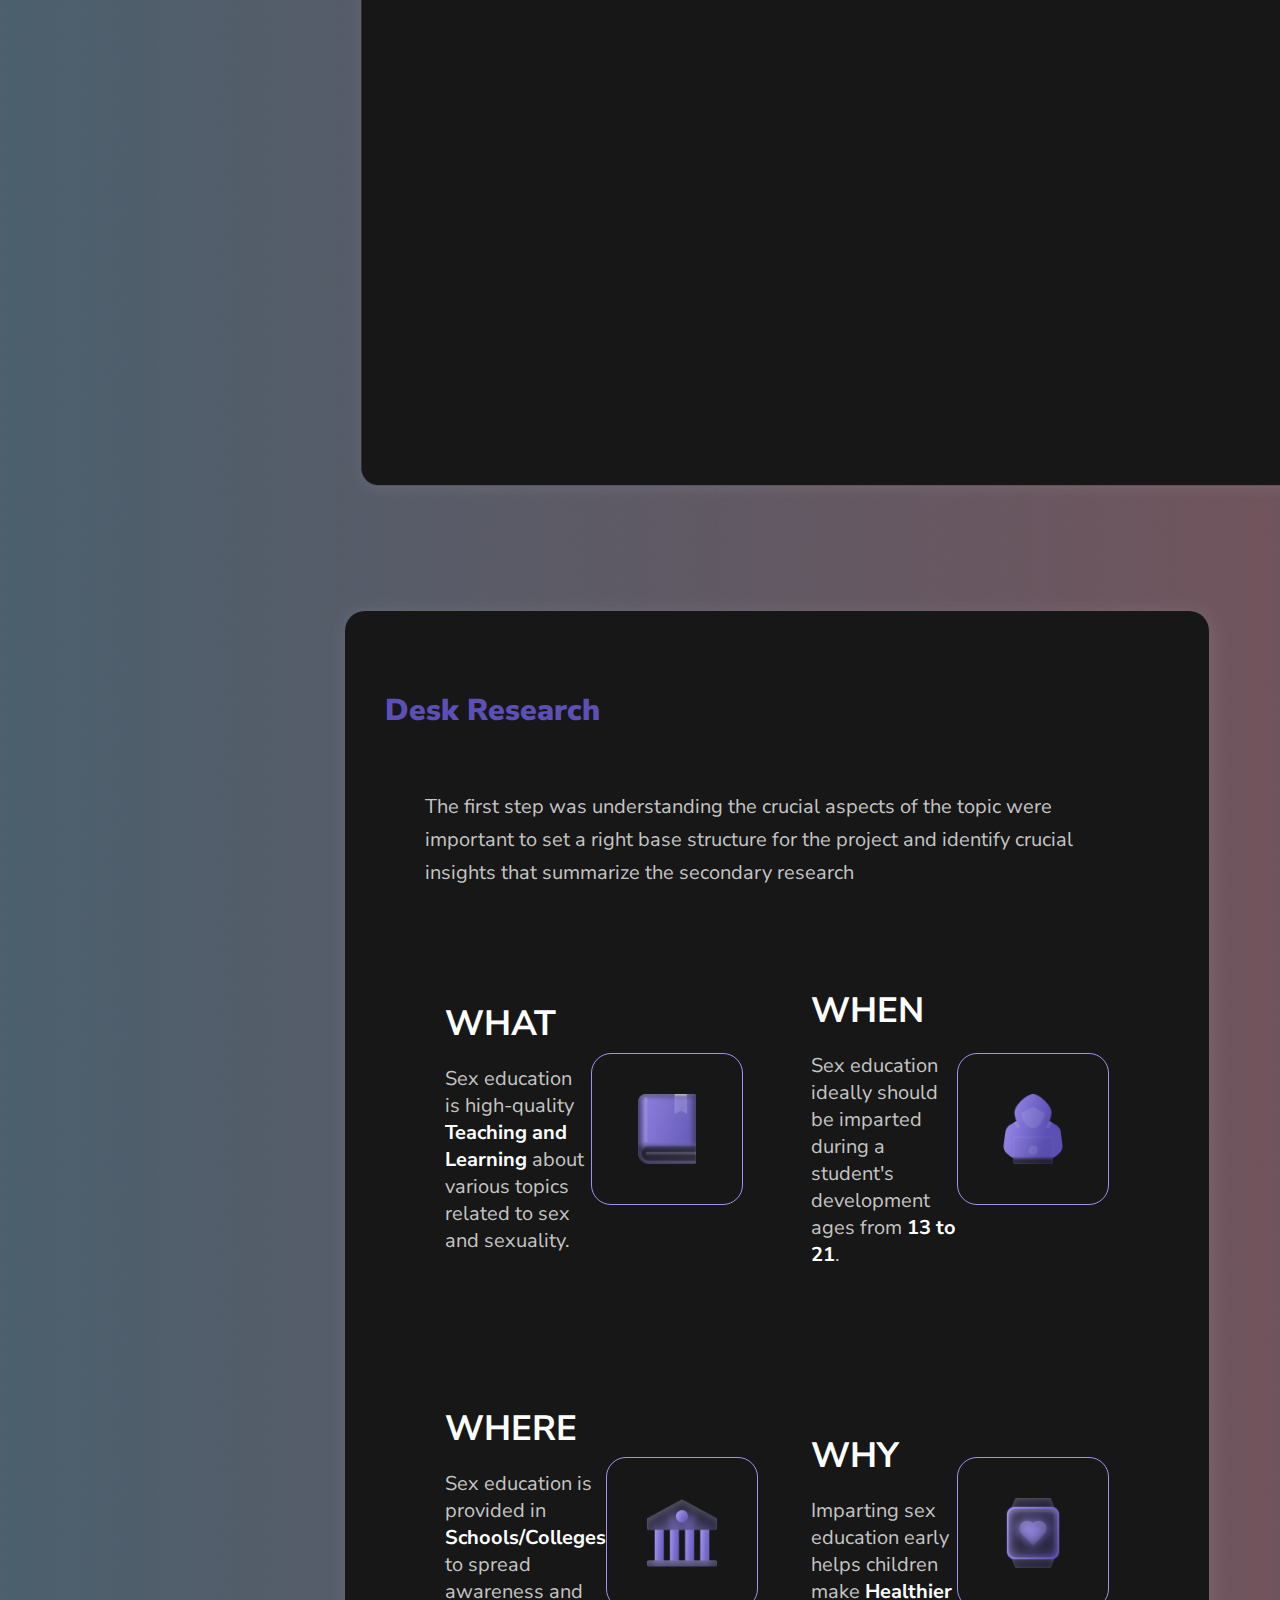
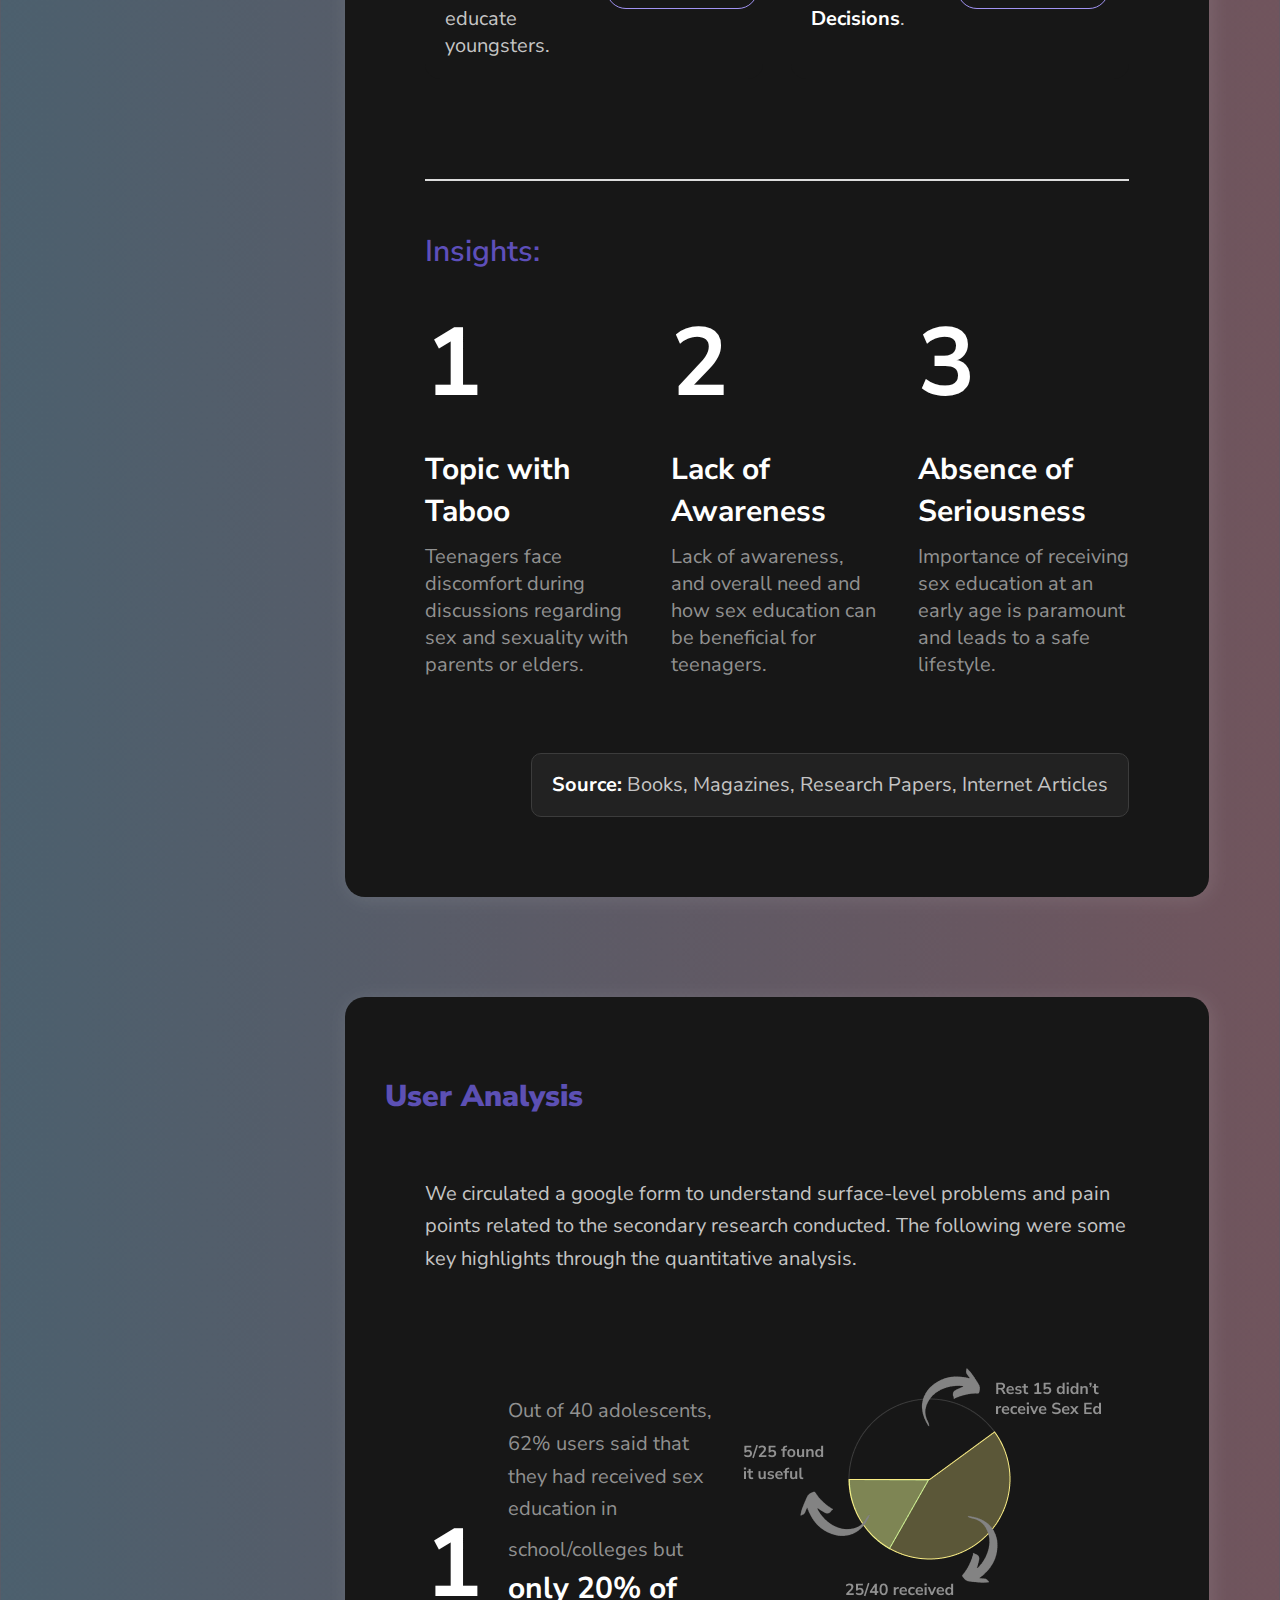
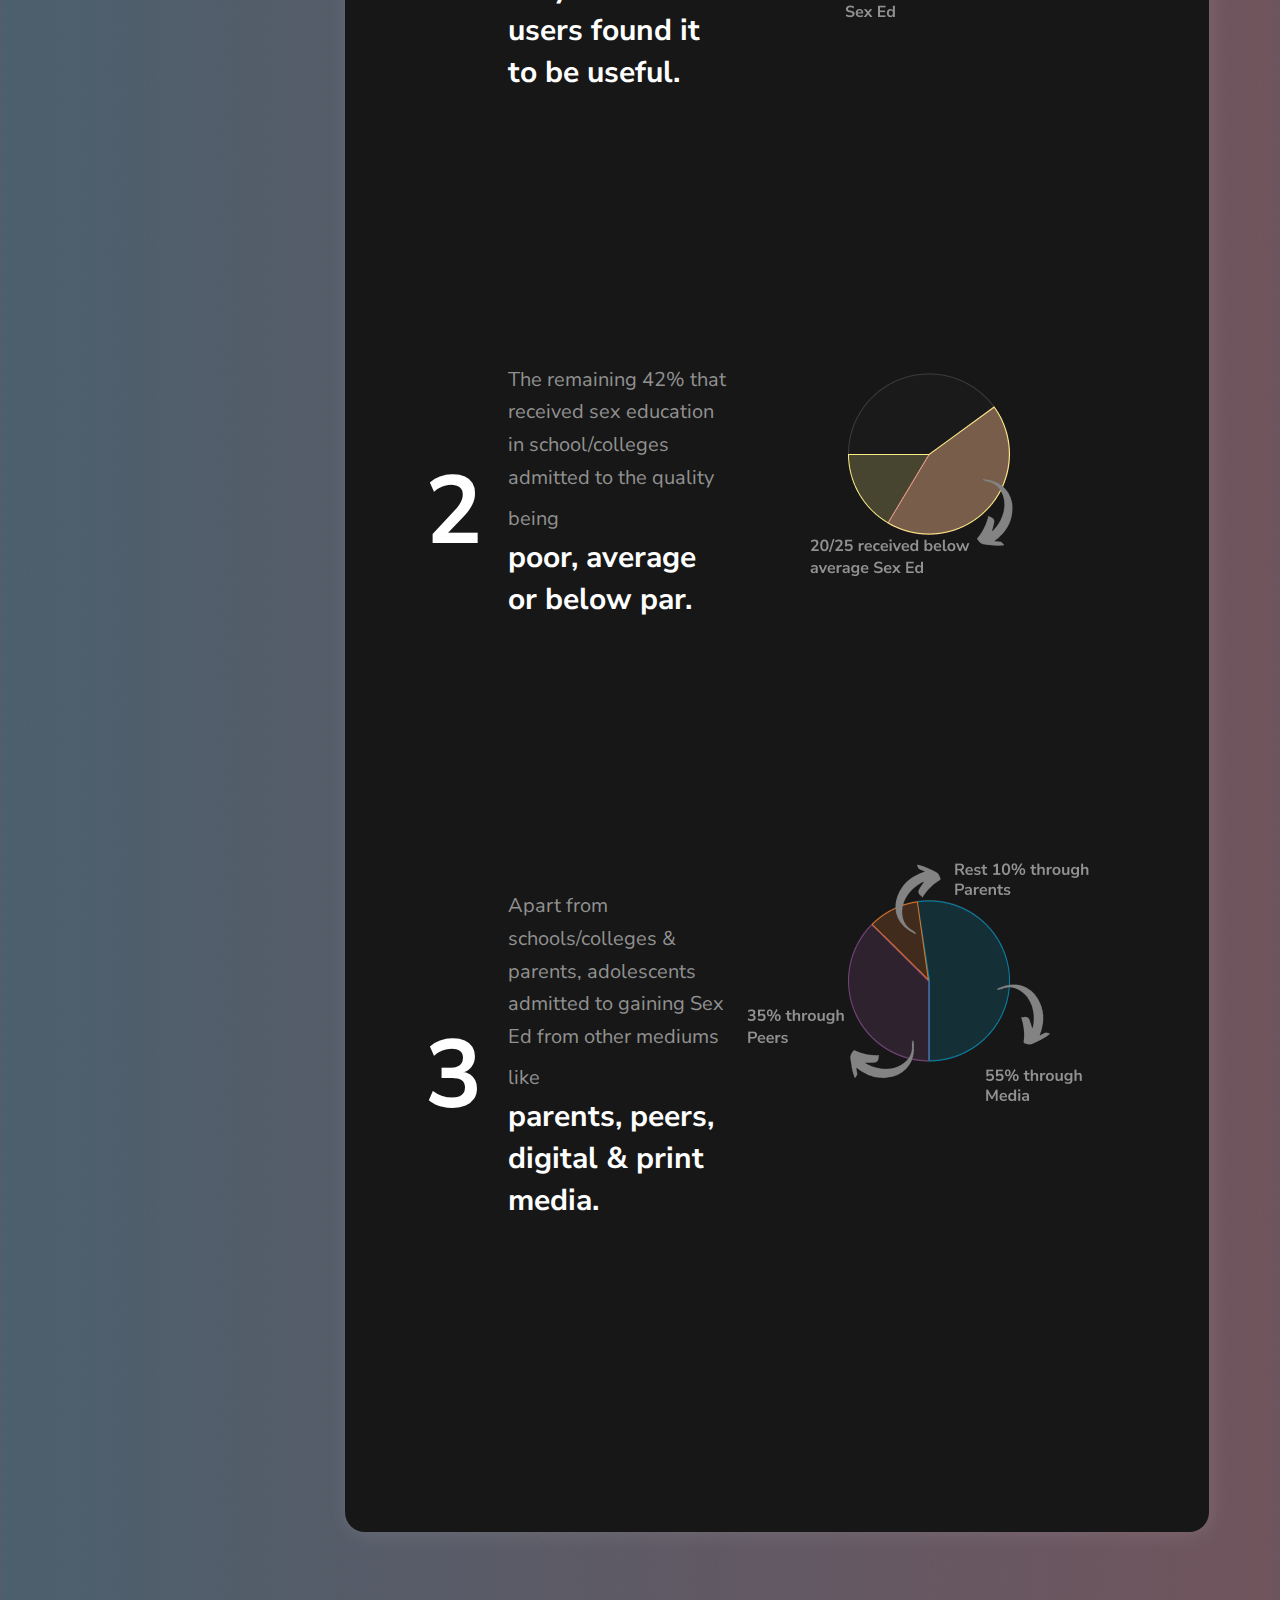
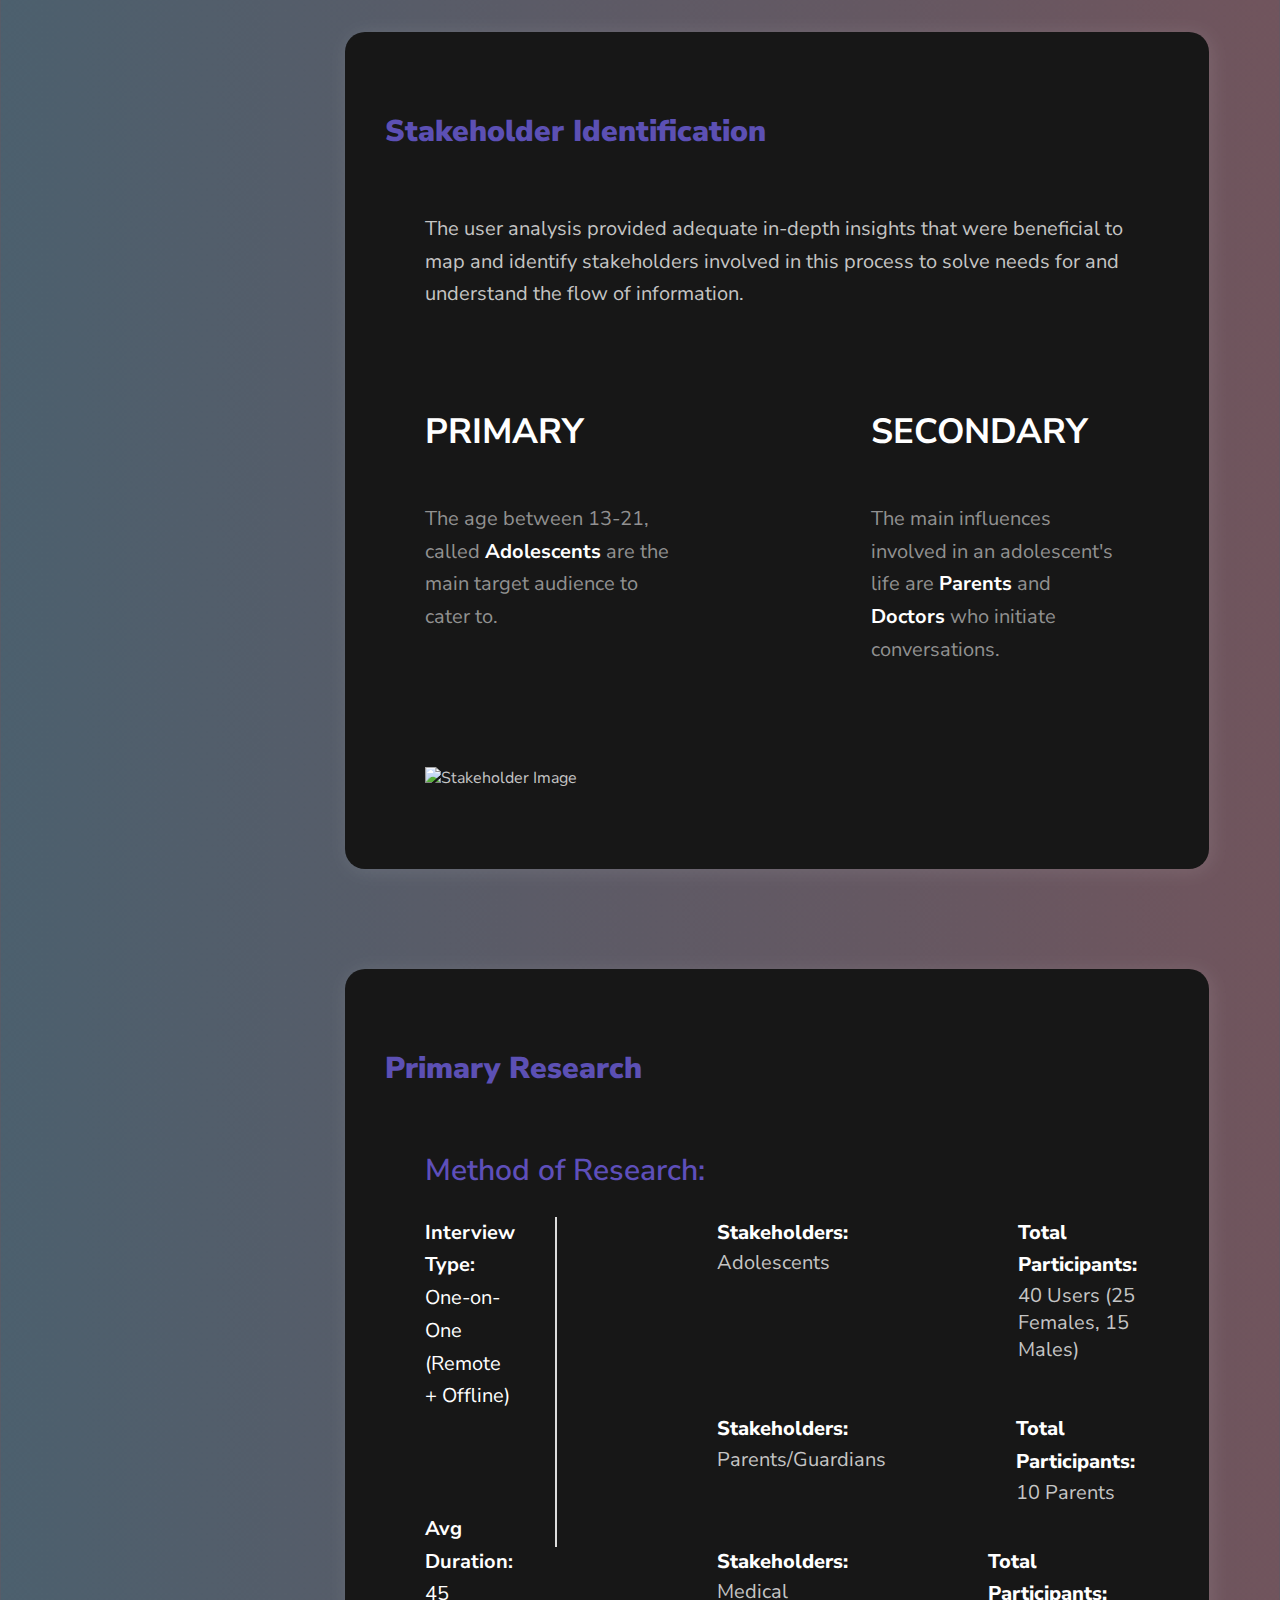
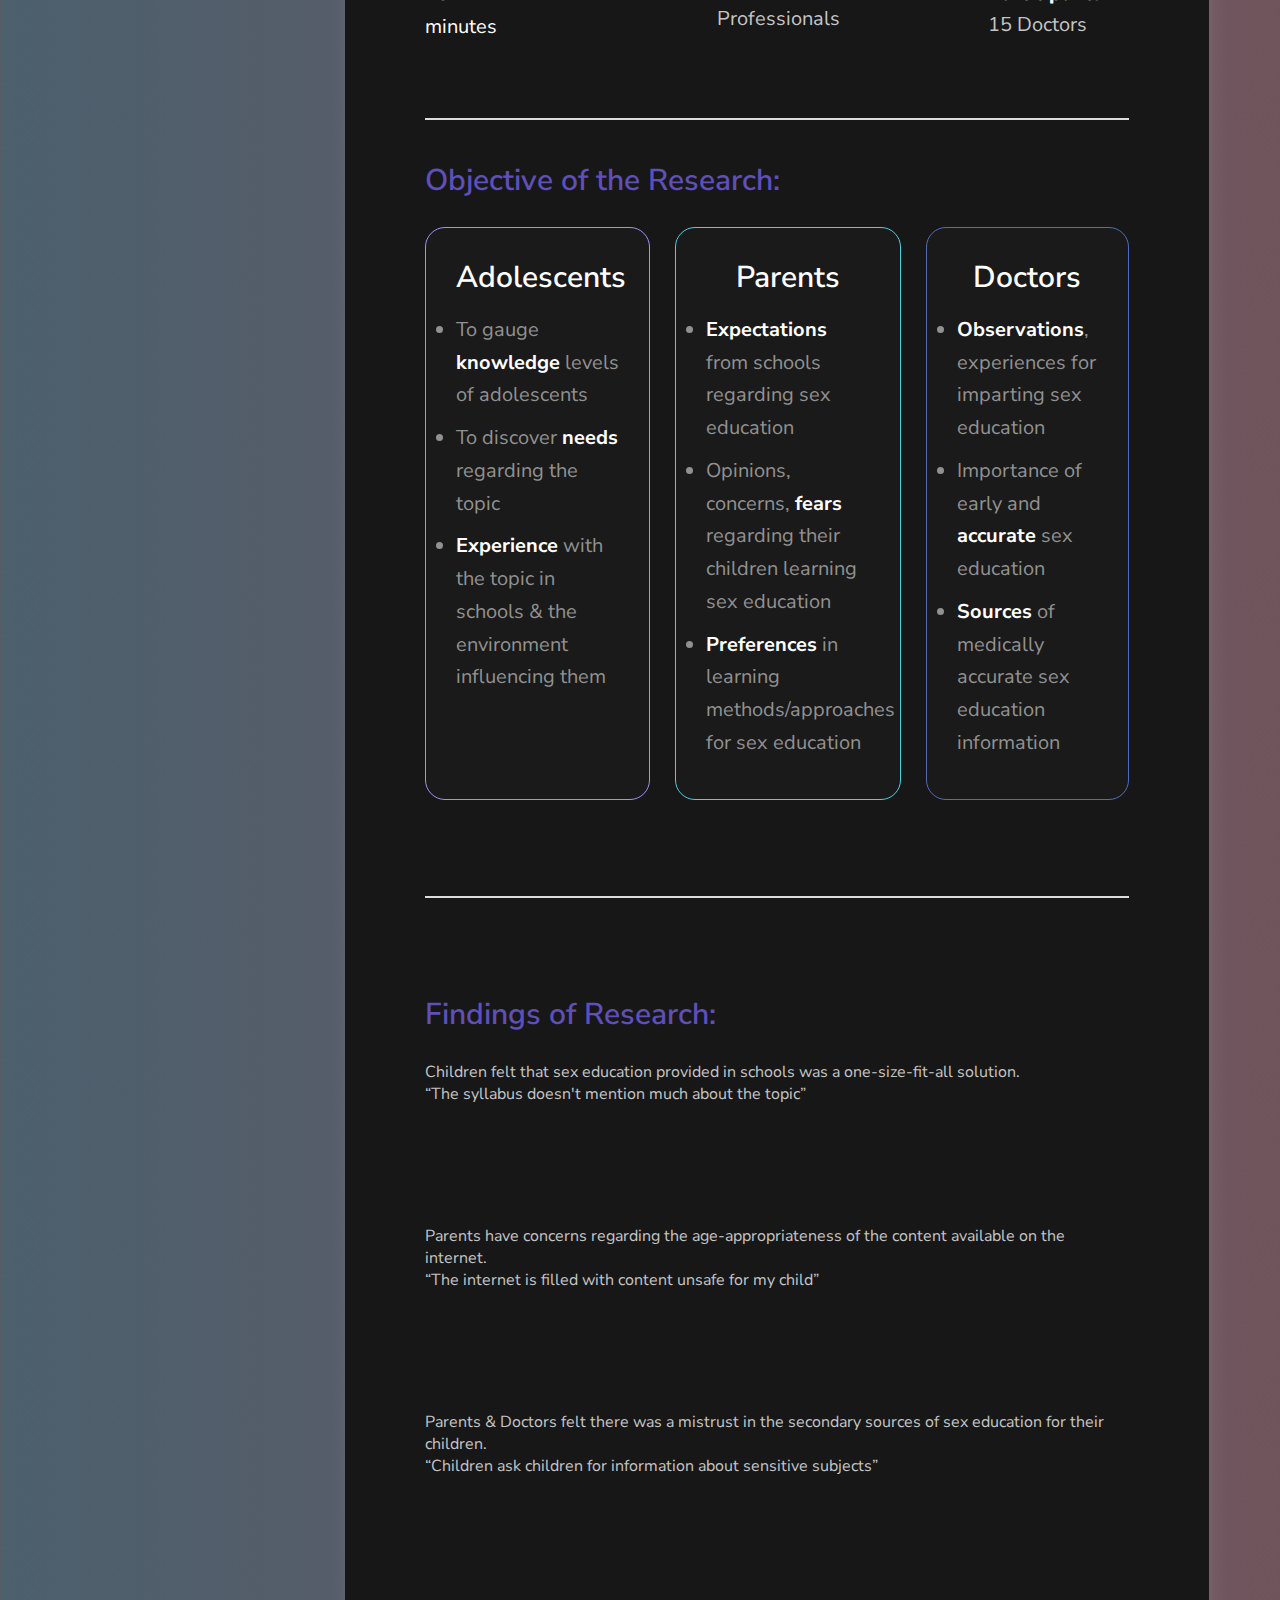
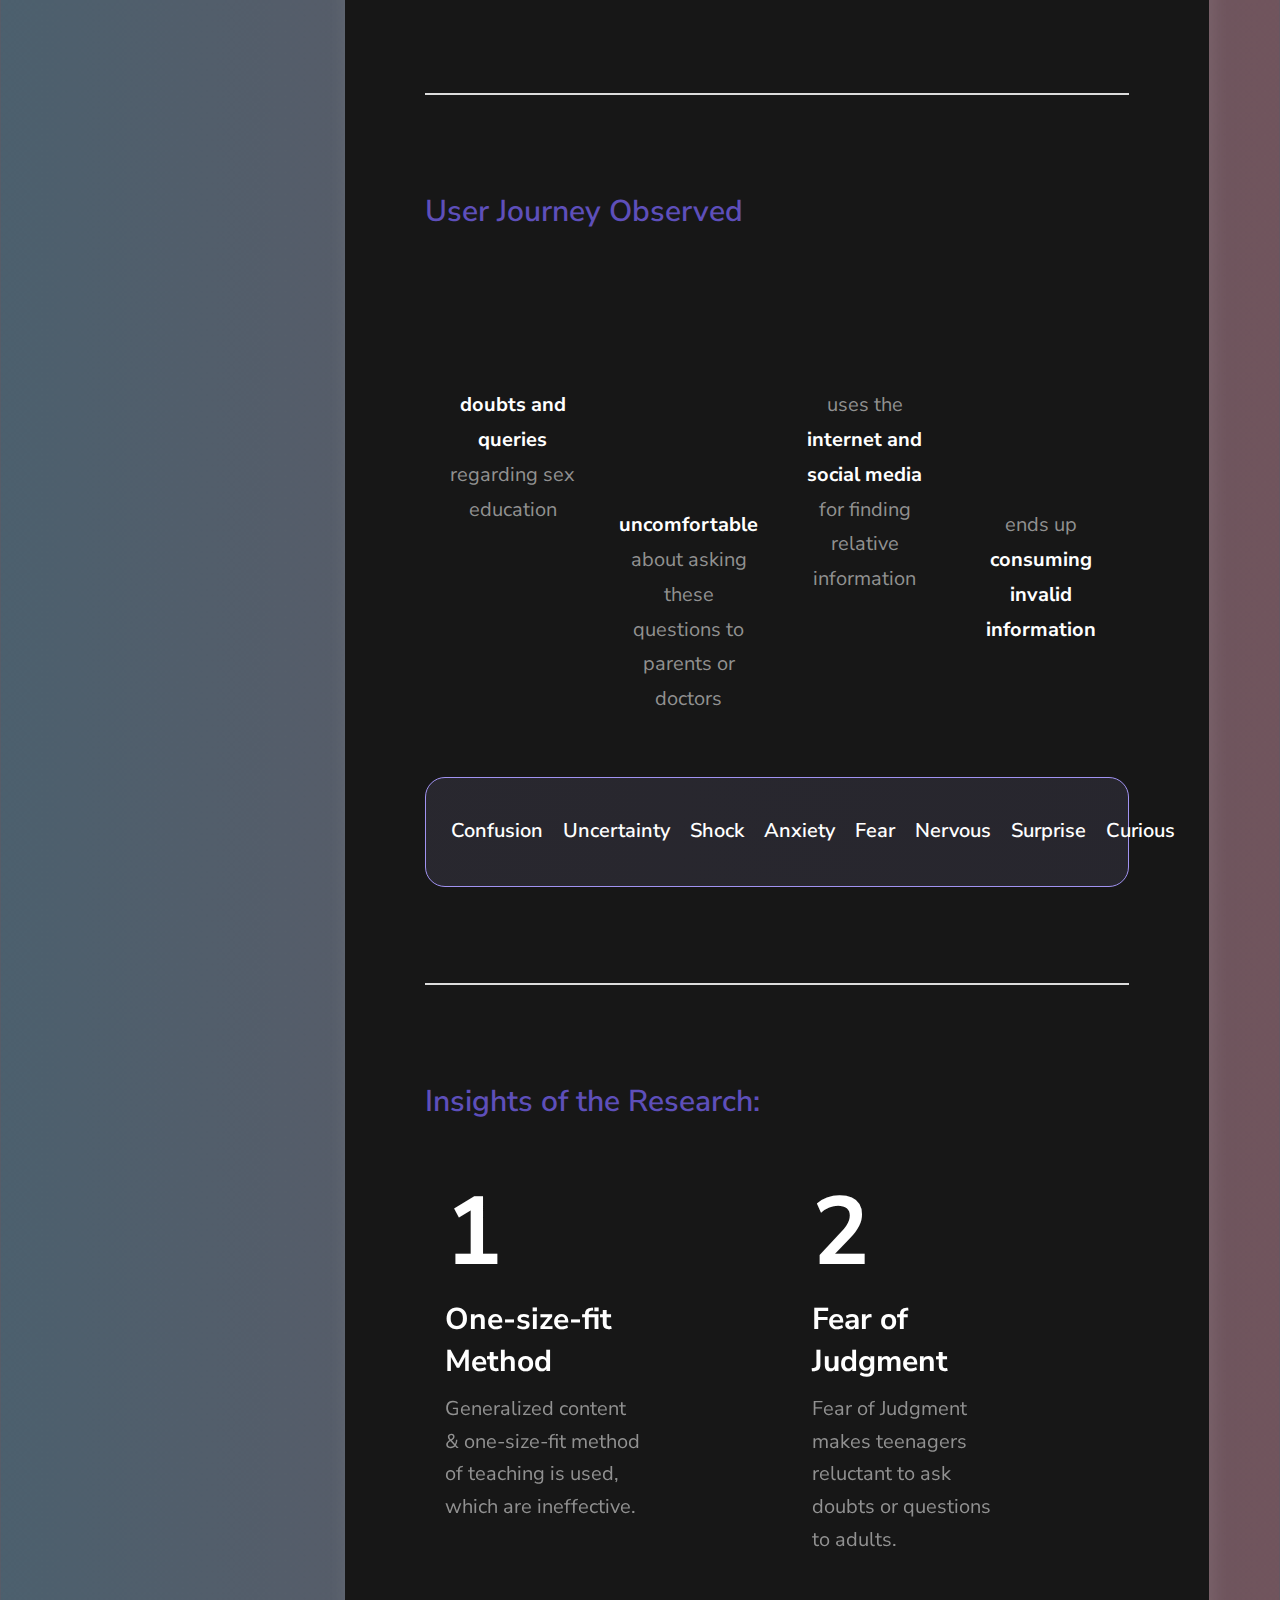
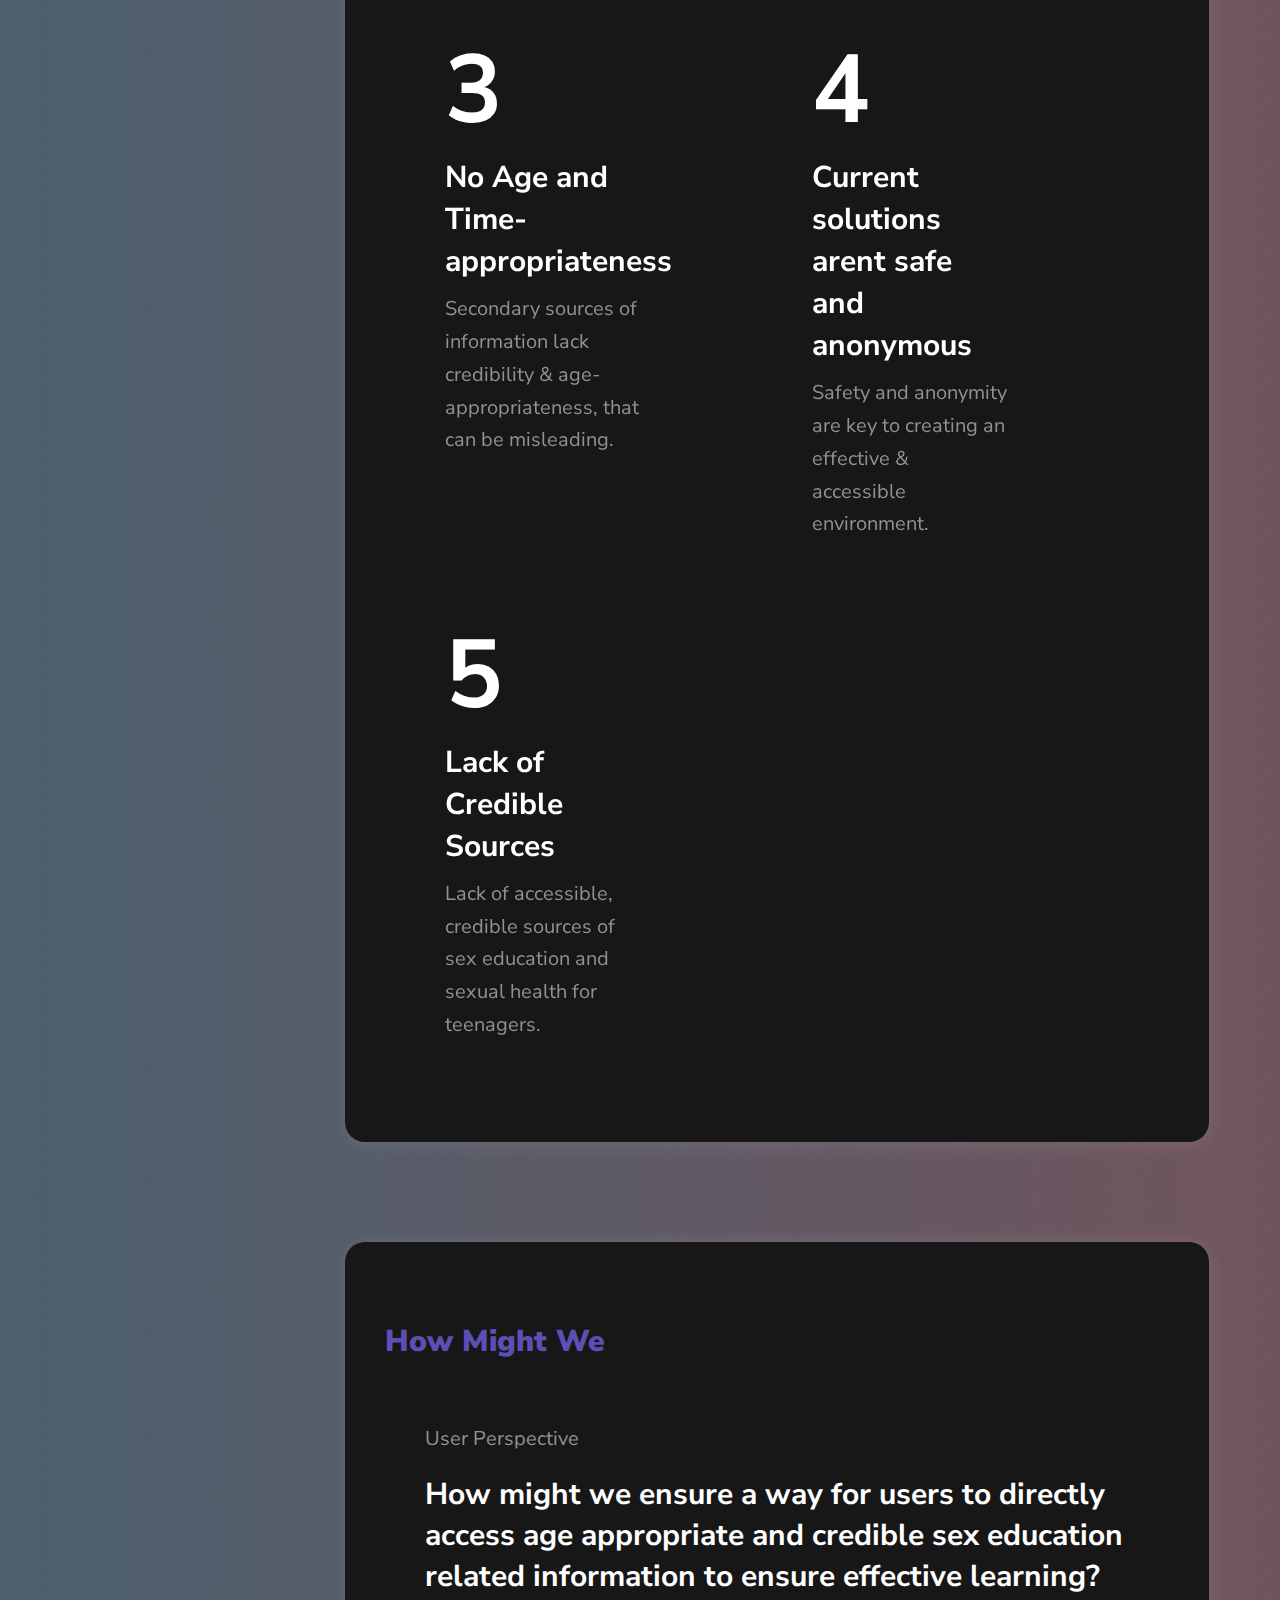
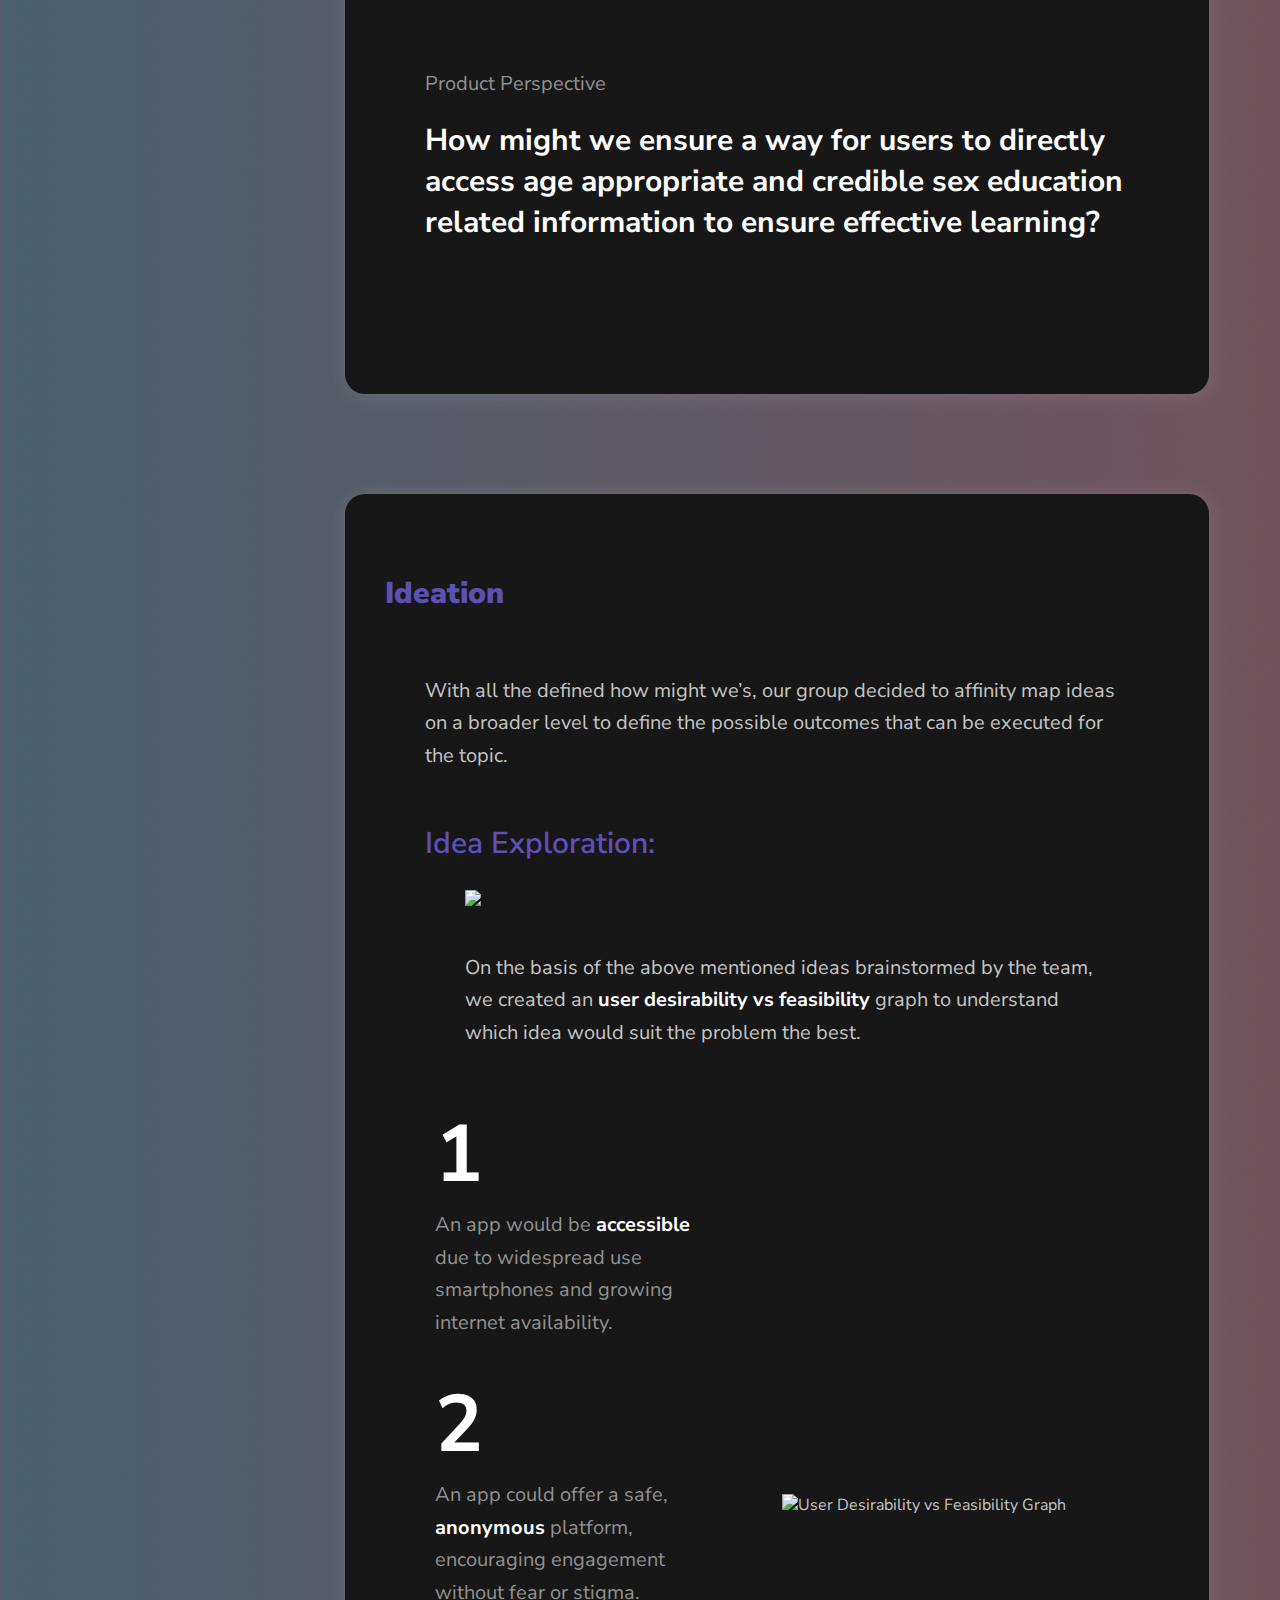
==== commit ebf104ba: "updated case_study_1 end-card" ====
--- a/Case_Study_1/case_study_1.html
+++ b/Case_Study_1/case_study_1.html
@@ -44,7 +44,7 @@
           <div class="arrow">
             <img src="../arrow.png" alt="Back Arrow" class="arrow-icon">
           </div>
-          <div class="button-text">All projects</div>
+          <div class="button-text"><a href="../Work/work.html">All projects</a></div>
         </div>                     
         <section id="overview">
           <div class="overview-content">
@@ -666,6 +666,11 @@
   
         <section id="usertesting">
           <h2>User Testing</h2>
+          <div class="usertesting-container">
+            <div class="usertesting">
+              <p>Due to time constraints, User Testing could not be conducted.</p>
+            </div>
+          </div>
         </section>
         
         <section id="learnings">
@@ -682,7 +687,53 @@
             <li>Coordinating tasks among team members for efficient collaboration.</li>
           </ul>
         </section>
+
+        <hr class="horizontal-hr-3">
+        
+        <div class="end-back-button">
+          <div class="end-button-text"><a href="../Work/work.html">Explore More Projects</a></div>
+          <div class="end-arrow">
+            <img src="../arrow.png" alt="Back Arrow" class="end-arrow-icon">
+          </div>
+        </div> 
+        <section id="end-cards">
+          <div class="end-card">
+            <div class="end-card-content">
+                <h2>Designing an application to streamline researchers workflow</h2>
+                <p class="end-tags">Product Design | Research | Strategy</p>
+                <a href="../Case_Study_1/case_study_1.html" class="end-button">
+                    View Case Study
+                    <div class="end-icon-box">
+                        <img src="../arrow-upper-right.png" alt="Arrow Icon">
+                    </div>
+                </a>
+            </div>
+            <div class="end-card-image">
+                <img src="../Images/Work_Page/microscope.png" alt="Microscope">
+            </div>
+        </div>  
+        </section>
       </main>
     </div>  
+    <footer>
+      <div class="footer-container">
+          <p>&copy; Made with Love &hearts; by Parnika Sheth 2024</p>
+          <div class="footer-icon-container">
+              <a href="tel:+1234567890" class="footer-icon" title="Call">
+                  <img src="../Images/Work_Page/Call_Phone.png" alt="Call Icon">
+              </a>
+              <a href="mailto:someone@example.com" class="footer-icon" title="Email">
+                  <img src="../Images/Work_Page/Email.png" alt="Email Icon">
+              </a>
+              <a href="https://www.linkedin.com/in/yourprofile" class="footer-icon" title="LinkedIn" target="_blank">
+                  <img src="../Images/Work_Page/LinkedIN.png" alt="LinkedIn Icon">
+              </a>
+              <a href="https://medium.com/@yourprofile" class="footer-icon" title="Medium" target="_blank">
+                  <img src="../Images/Work_Page/Medium.png" alt="Medium Icon">
+              </a>
+          </div>
+      </div>
+  </footer>
 </body>
-</html>+</html>
+    --- a/Case_Study_1/style.css
+++ b/Case_Study_1/style.css
@@ -42,7 +42,7 @@
 
 .logo-container img {
     height: 50px;
-    padding-left: 100%;
+    padding-left: 100px;
 }
 
 .nav-links {
@@ -66,12 +66,10 @@
 
 .nav-links a:hover {
     color: #49D3FF;
-    font-weight: 900;
 }
 
 .nav-links .work-active{
     color: #49D3FF;
-    font-weight: 900;
 }
 .container {
     display: flex;
@@ -120,7 +118,10 @@
     margin-top: 4px;
     color: #9C9C9C;
 }
-    
+.button-text a{
+    text-decoration: none;
+    color: #9C9C9C;
+}
 .back-button:hover .button-text {
     text-decoration: underline;
 }
@@ -178,7 +179,6 @@
   
 .sticky-sidebar li a.active .link-text {
 color: #49D3FF; /* Active text color */
-font-weight: bold;
 }
   
   /* Hover Effect */
@@ -222,7 +222,7 @@
     font-family: 'Nunito Sans', sans-serif;
     font-size: 25px;
     font-weight: 900;
-    color: #7b4bda;
+    color: #5C50B4;
     margin-bottom: 10px;
 }
 
@@ -318,9 +318,9 @@
 }
 .solution-sneak-peak h2{
     font-family: 'Nunito Sans', sans-serif;
-    font-size: 25px;
+    font-size: 30px;
     font-weight: 900;
-    color: #7b4bda;
+    color: #5C50B4;
     margin: 0 0 60px -40px;
 }
 
@@ -422,7 +422,7 @@
     font-weight: 900;
     line-height: 40.92px;
     font-family: 'Nunito Sans', sans-serif;
-    color: #7b4bda;
+    color: #5C50B4;
 }
 #deskresearch .desk-text {
     font-size: 20px;
@@ -587,7 +587,7 @@
     font-weight: 900;
     line-height: 40.92px;
     font-family: 'Nunito Sans', sans-serif;
-    color: #7b4bda;
+    color: #5C50B4;
 }
 
 
@@ -647,7 +647,6 @@
 
 /* General Styling for the Section */
 #stakeholders{
-    margin:50px;
     font-family: 'Nunito Sans', sans-serif;
     color: #C5C5C5;
     background-color: #171717;
@@ -665,7 +664,7 @@
     font-weight: 900;
     line-height: 40.92px;
     font-family: 'Nunito Sans', sans-serif;
-    color: #7b4bda;
+    color: #5C50B4;
 }
 
 .stakeholder-section p {
@@ -707,7 +706,6 @@
 }
 /* General Styling for Section */
 #primary-research {
-    margin:50px;
     font-family: 'Nunito Sans', sans-serif;
     color: #C5C5C5;
     background-color: #171717;
@@ -725,7 +723,8 @@
     font-weight: 900;
     line-height: 40.92px;
     font-family: 'Nunito Sans', sans-serif;
-    color: #7b4bda;
+    color: #5C50B4;
+;
 }
 
 #primary-research h3 {
@@ -1032,7 +1031,6 @@
 }
 
 #how-might-we{
-    margin:50px;
     font-family: 'Nunito Sans', sans-serif;
     color: #C5C5C5;
     background-color: #171717;
@@ -1049,7 +1047,7 @@
     font-weight: 900;
     line-height: 40.92px;
     font-family: 'Nunito Sans', sans-serif;
-    color: #7b4bda;
+    color: #5C50B4;
 }
 .perspective{
     margin-bottom: 70px;
@@ -1084,7 +1082,7 @@
     font-weight: 900;
     line-height: 40.92px;
     font-family: 'Nunito Sans', sans-serif;
-    color: #7b4bda;
+    color: #5C50B4;
 }
 #ideation h3 {
     font-family: 'Nunito Sans', sans-serif;
@@ -1150,6 +1148,7 @@
     font-size: 20px;
     font-weight: 400;
     line-height: 32.74px;
+    color: #919191;
 }
 .numbered-item strong{
     color: #ffffff; /* Use purple for emphasis */
@@ -1190,6 +1189,7 @@
     font-size: 20px;
     font-weight: 400;
     line-height: 32.74px;
+    color: #919191;
 }
 .concept-development strong{
     color: #ffffff;
@@ -1250,7 +1250,6 @@
   }
 
 #infoarch{
-    margin:50px;
     font-family: 'Nunito Sans', sans-serif;
     color: #C5C5C5;
     background-color: #171717;
@@ -1267,7 +1266,7 @@
     font-weight: 900;
     line-height: 40.92px;
     font-family: 'Nunito Sans', sans-serif;
-    color: #7b4bda;
+    color: #5C50B4;
 }
 #infoarch h3 {
     font-family: 'Nunito Sans', sans-serif;
@@ -1287,7 +1286,6 @@
 }
 
 #visualdesign{
-    margin:50px;
     font-family: 'Nunito Sans', sans-serif;
     color: #C5C5C5;
     background-color: #171717;
@@ -1304,7 +1302,7 @@
     font-weight: 900;
     line-height: 40.92px;
     font-family: 'Nunito Sans', sans-serif;
-    color: #7b4bda;
+    color: #5C50B4;
 }
 #visualdesign h3 {
     font-family: 'Nunito Sans', sans-serif;
@@ -1322,10 +1320,11 @@
     line-height: 32.74px;
     margin-bottom: 30px;
 }
+#finalconcepts{
+    margin: 0 14%;
+    margin-bottom: 100px;
+}
 #usertesting{
-    margin:50px;
-}
-#learnings{
     margin: 0 14%;
     margin-bottom: 100px;
     font-family: 'Nunito Sans', sans-serif;
@@ -1336,22 +1335,62 @@
     box-shadow: 2px 2px 20px 1px #FFFFFF1A;
     max-width: 1200px;
 }
-
-#learnings p{
-    color: #C5C5C5;
-    margin-top: 40px;
-    font-size: 20px;
-    font-weight: 400;
-    line-height: 32.74px;
-    margin-bottom: 30px;
-}
-#learnings h2 {
+#usertesting h2 {
     font-size: 30px;
     margin: 0 0 60px -40px;
     font-weight: 900;
     line-height: 40.92px;
     font-family: 'Nunito Sans', sans-serif;
-    color: #7b4bda;
+    color: #5C50B4;
+}
+#usertesting{
+    margin: 0 14%;
+    margin-bottom: 100px;
+}
+.usertesting-container {
+    display: flex;
+    justify-content: center;
+    width: 100%;
+}
+.usertesting{
+    font-family: 'Nunito Sans', sans-serif;
+    font-size: 20px;
+    font-weight: 400;
+    color: #FFFFFF;
+    border: 0.3px solid #3C3C3C;
+    background: #3C3C3C4D;
+    padding: 10px 60px;
+    border-radius: 10px; /* Rounded corners */
+    line-height: 32.74px;
+}
+
+#learnings{
+    margin: 0 14%;
+    margin-bottom: 100px;
+    font-family: 'Nunito Sans', sans-serif;
+    color: #C5C5C5;
+    background-color: #171717;
+    padding: 80px;
+    border-radius: 20px;
+    box-shadow: 2px 2px 20px 1px #FFFFFF1A;
+    max-width: 1200px;
+}
+
+#learnings p{
+    color: #C5C5C5;
+    margin-top: 40px;
+    font-size: 20px;
+    font-weight: 400;
+    line-height: 32.74px;
+    margin-bottom: 30px;
+}
+#learnings h2 {
+    font-size: 30px;
+    margin: 0 0 60px -40px;
+    font-weight: 900;
+    line-height: 40.92px;
+    font-family: 'Nunito Sans', sans-serif;
+    color: #5C50B4;
 }
 #learnings ul li{
     font-size: 30px;
@@ -1359,11 +1398,227 @@
     line-height: 40.92px;
     margin-left: 20px;
 }
-#finalconcepts{
+
+.horizontal-hr-3{
+    border: 0;
+    border: 20px solid #171717;
+    margin: 96px 14%;
+}
+
+#end-cards{
+    display: flex;
+    flex-direction: column;
+    justify-content: center;
+    align-items: center;
+}
+
+.end-card {
+    border-radius: 20px;
+    opacity: 1;
+    display: flex;
+    background-color: #171717;
+    box-shadow: 2px 2px 20px 1px #FFFFFF1A;
+    overflow: hidden;
+    max-width: 1203px;
+    height: 440px;
+    padding:41px;
+    padding-top: 37px;
+    width: 100%;
+    align-items: center;
+}
+
+.end-card-content {
+    flex: 1;
+}
+
+.end-card-content h2 {
+    font-family: 'Nunito Sans', sans-serif;
+    font-weight: 700;
+    font-size: 35px;
+    margin-bottom: 30px;
+}
+
+.end-card-content .end-tags {
+    font-family: 'Nunito Sans', sans-serif;
+    font-style: italic;
+    font-weight: 300;
+    color: #E07160;
+    font-size: 30px;
+    margin-bottom: 100px;
+}
+.end-icon-box {
+    display: flex;
+    align-items: center;
+    justify-content: center;
+    width: 30px;
+    height: 30px;
+    margin-left: 10px; /* Add space between text and icon */
+    border: 1px solid white;
+    border-radius: 4px; /* Rounded box */
+    transition: background-color 0.3s ease, border-color 0.3s ease;
+}
+
+/* Invert the black arrow icon to white */
+.end-icon-box img {
+    width: 16px; /* Adjust icon size */
+    height: 16px;
+    filter: invert(1); /* Inverts color from black to white */
+    transition: filter 0.3s ease;
+}
+.end-card-image {
+    display: flex;
+    justify-content: center;
+    align-items: center;
+    width: 400px;
+    height: 250px;
+    border: 1px solid #E07160;
+    border-radius: 12px;
+    margin-bottom: 40px;
+}
+.end-card-image img {
+    height: 180px;
+    width: 180px;
+}
+.end-button {
+    font-family: 'Nunito Sans', sans-serif;
+    max-width: 330px;
+    display: flex;
+    align-items: center;
+    justify-content: center;
+    font-weight: 400;
+    font-size: 24px;
+    margin-right: 10px;
+    background-color: transparent;
+    color: white;
+    border: 1px solid #ffffff;
+    padding: 10px 20px;
+    border-radius: 10px;
+    text-decoration: none;
+    transition: background-color 0.3s ease, color 0.3s ease;
+}
+
+.end-button:hover {
+    background-color: #49D3FF; /* Change background to white */
+    color: #000000; /* Text color to black */
+    border-color: #49D3FF; /* Change border to white */
+}
+.end-button:hover .end-icon-box {
+    border-color: #000000; /* Box border turns black */
+    background-color: #49D3FF; /* Optional: background change */
+}
+.end-button:hover .end-icon-box img {
+    filter: invert(0); /* Reverts the color back to black on hover */
+}
+
+#designprocess{
     margin: 0 14%;
     margin-bottom: 100px;
 }
-#usertesting{
-    margin: 0 14%;
-    margin-bottom: 100px;
-}+
+
+.end-back-button {
+    margin-left: 14%; /* Adjust margin for better alignment */
+    padding: 8px 12px; /* Add padding for more click area */
+    display: flex;
+    align-items: center;
+    gap: 14px; /* Slightly reduce gap for better balance */
+    background-color: transparent;
+    cursor: pointer;
+    transition: all 0.3s ease; /* Smooth hover effect */
+    width:fit-content;
+}
+  
+  /* Style the arrow only with a border */
+.end-back-button .end-arrow {
+    padding: 4px;
+    border: 2px solid #49D3FF; /* Border around the arrow */
+    display: inline-flex; /* Ensures the arrow image stays centered */
+    border-radius: 8px;
+    align-items: center;
+    justify-content: center;
+}
+  
+.end-back-button .end-arrow img.end-arrow-icon {
+    width: 25px; /* Adjust arrow size as needed */
+    height: 25px; /* Adjust arrow size as needed */
+    filter: invert(1); /* Inverts colors for visibility */
+    transform: scaleX(-1);
+    color: #49D3FF;
+}
+.end-button-text a{
+    font-family: 'Nunito Sans', sans-serif;
+    line-height: 47.74px;
+    font-size: 35px;
+    font-weight: 700;
+    text-decoration: none;
+    color: #49D3FF;
+}
+.end-back-button:hover .end-button-text {
+    text-decoration: underline;
+    color: #49D3FF;
+}
+
+footer {
+    background-color: #202020;
+    color: white;
+    height: 120px;
+    display: flex;
+    justify-content: space-between;
+    align-items: center;
+    position: relative;
+    bottom: 0;
+    padding-right: 60px;
+    padding-left: 100px;
+    padding-top: 10px;
+    padding-bottom: 10px;
+    border-radius: 40px 40px 0 0 ;
+    box-shadow: 1px 4px 30px 1px #FFFFFF1A;
+    margin-top:100px;
+}
+
+.footer-container {
+    display: flex;
+    justify-content: space-between;
+    align-items: center;
+    width: 100%;
+    padding:  0 25px; 
+}
+
+.footer-container p {
+    font-family: 'Nunito' , sans-serif;
+    font-size: 18px;
+    font-weight: 400;
+    line-height: 21.82px;
+}
+
+.footer-icon-container {
+    display: flex;
+    justify-content: space-around;
+    align-items: center;
+    padding: 5px;
+    gap:18px;
+}
+
+.footer-icon {
+    display: flex;
+    justify-content: center;
+    align-items: center;
+    width: 58px;
+    height: 58px;
+    border: 1.5px solid #fff; 
+    border-radius: 50%; 
+    transition: border-color 0.3s ease;
+    position: relative;
+    z-index: 1;
+}
+
+.footer-icon img {
+    width: 57px; 
+    height: 57px;
+    border-radius: 50%; 
+    z-index: 1; 
+}
+
+.footer-icon:hover {
+    border-color: #49D3FF;
+}
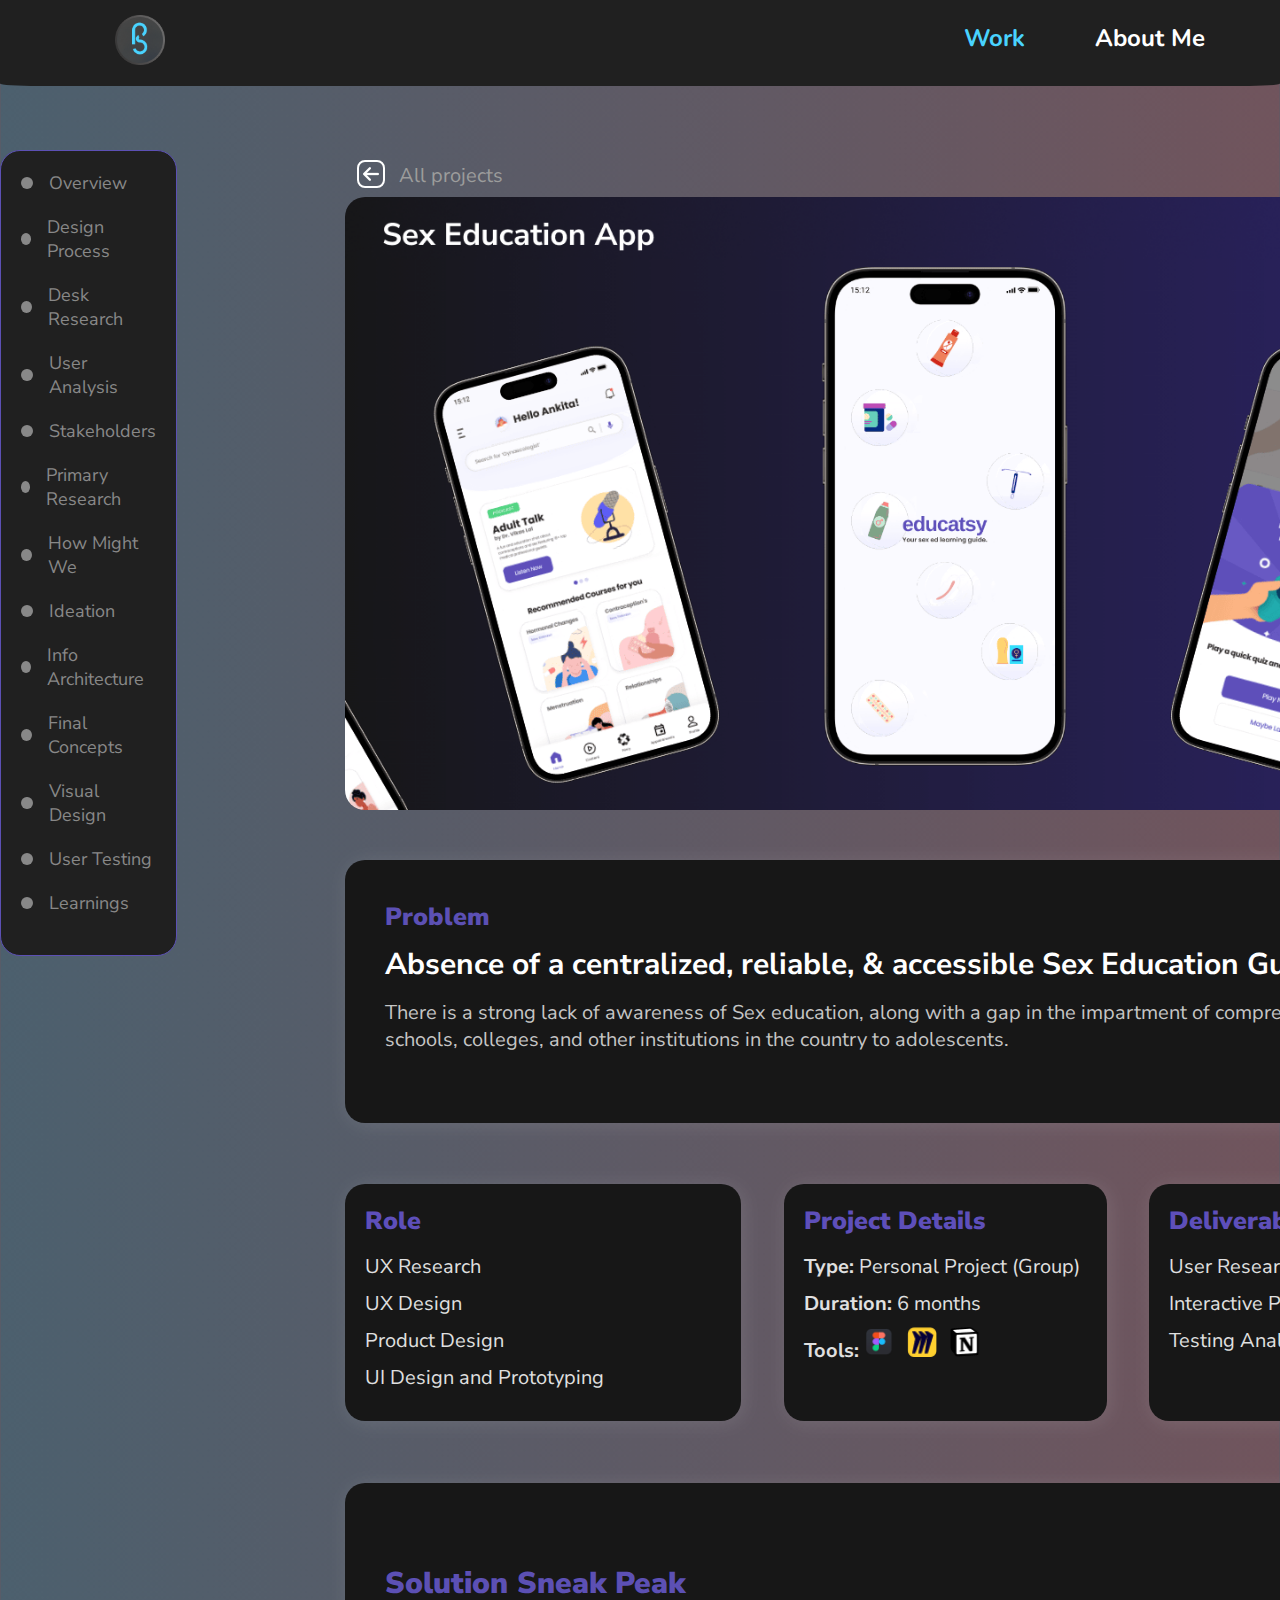
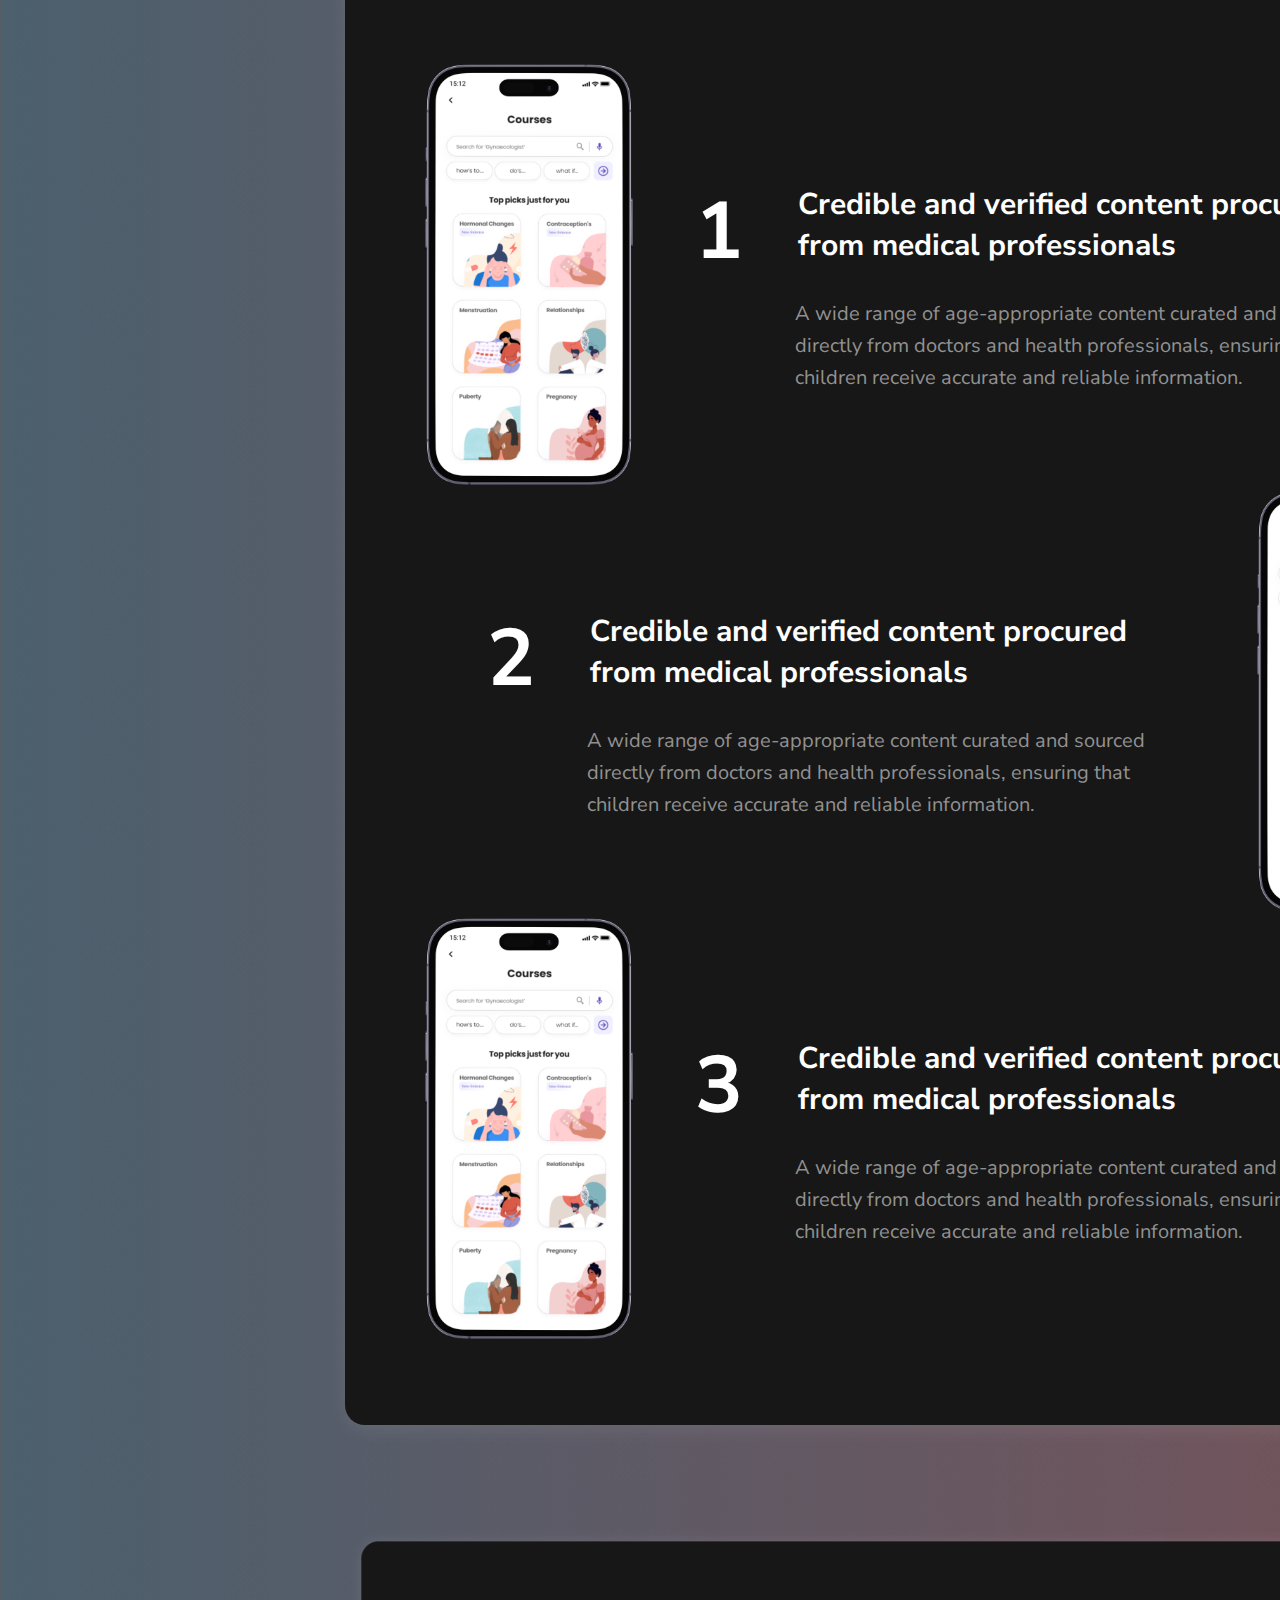
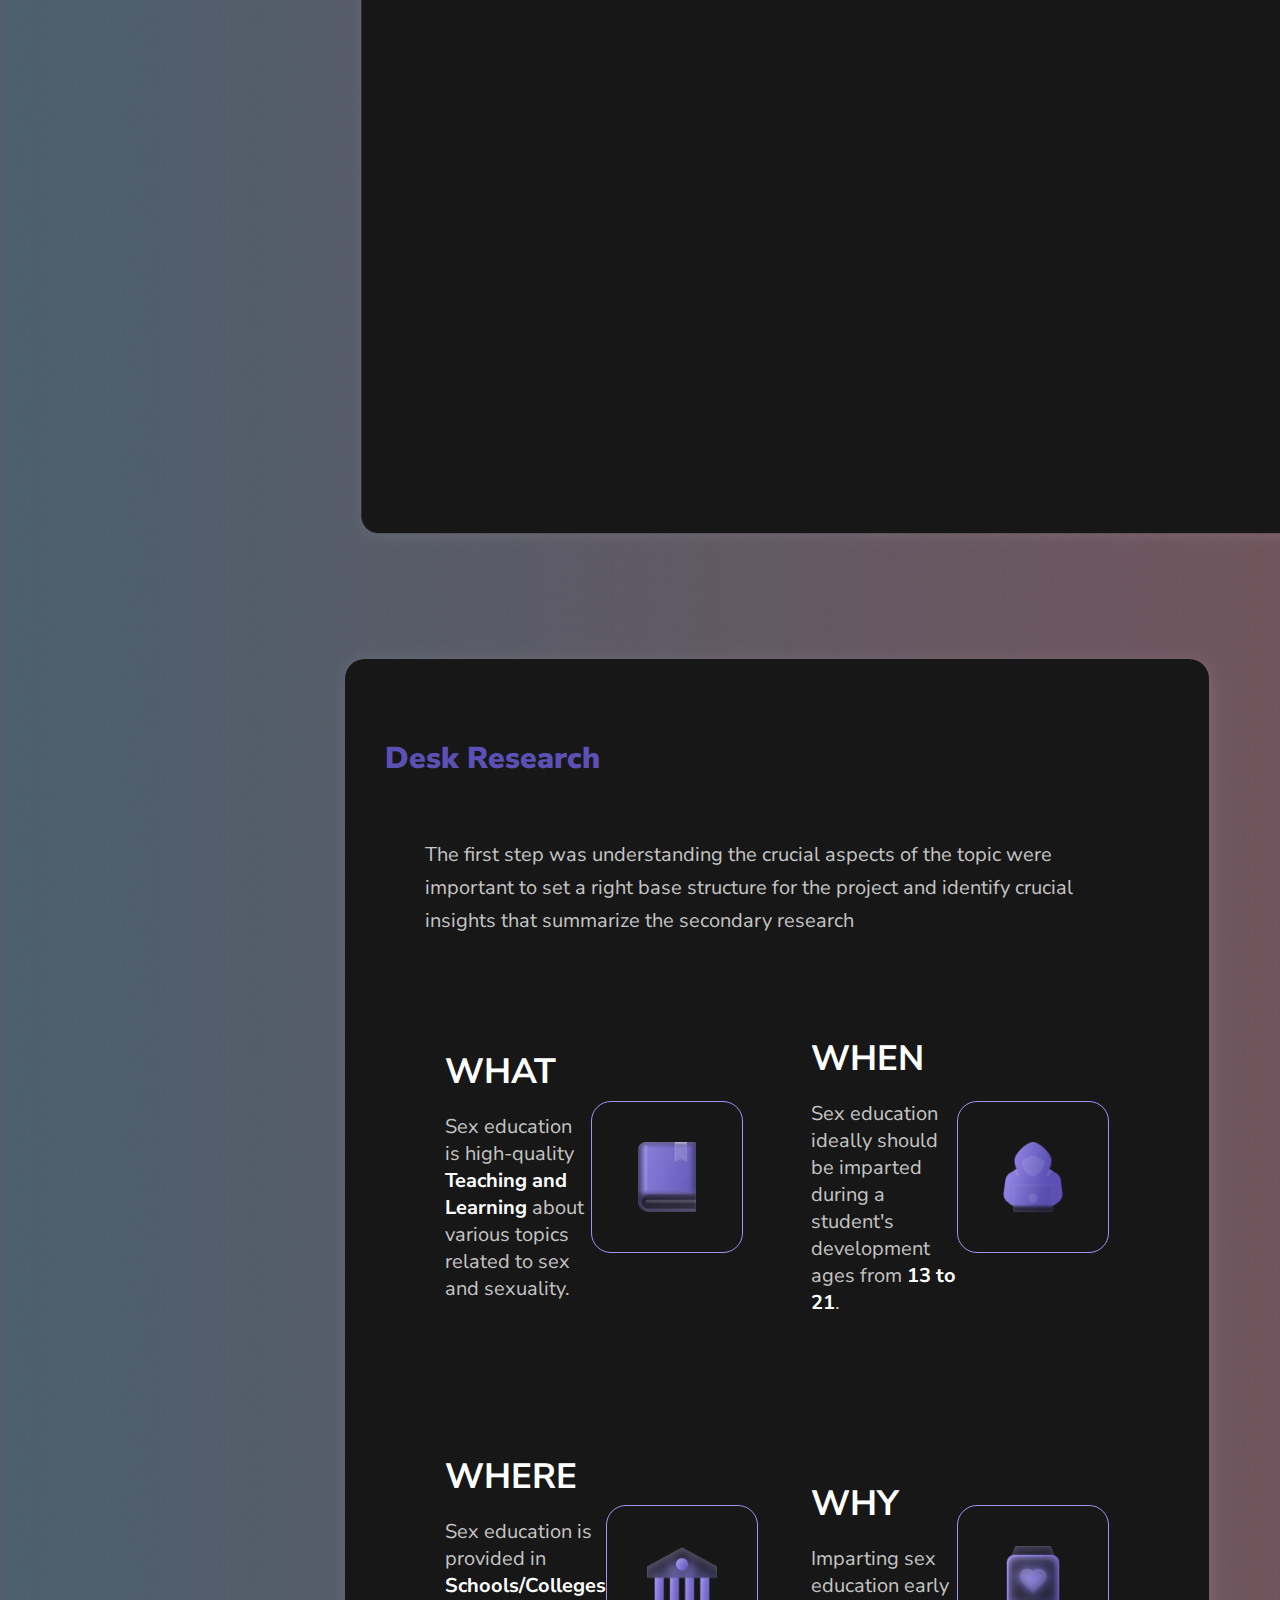
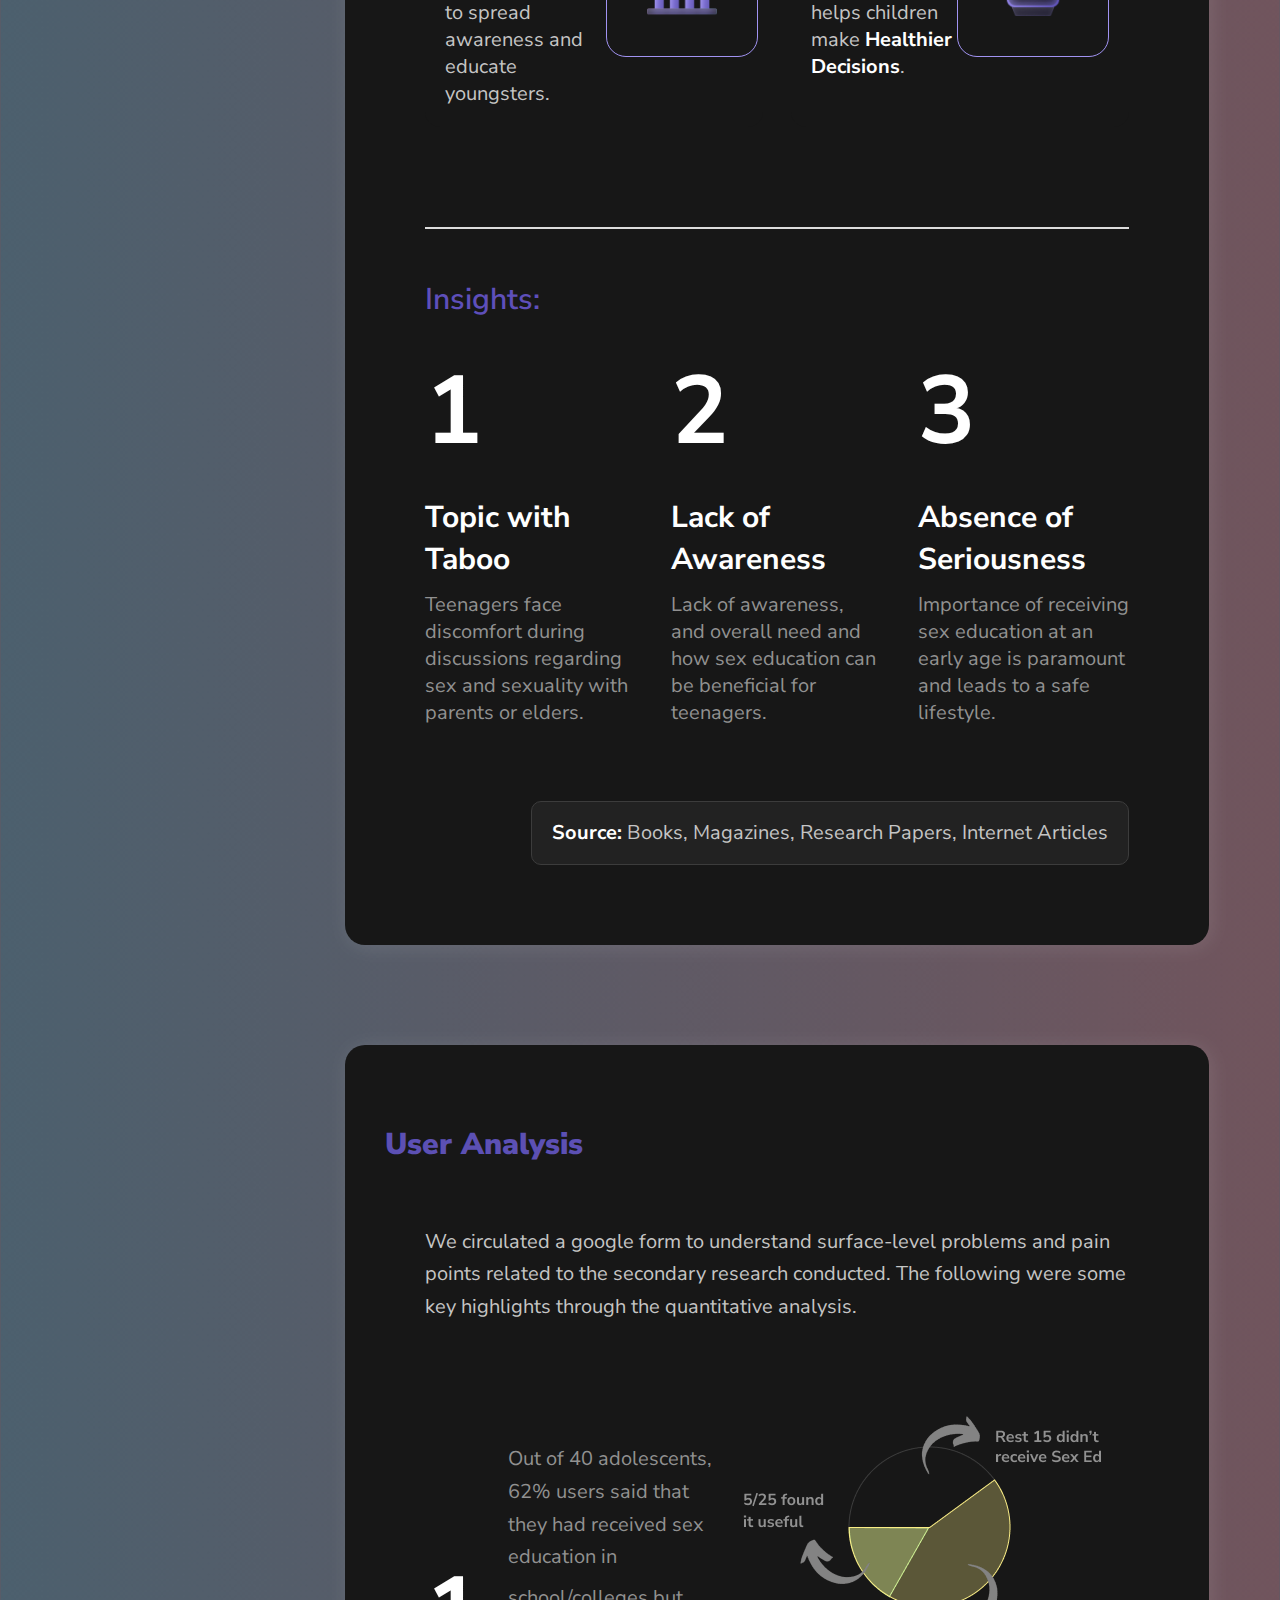
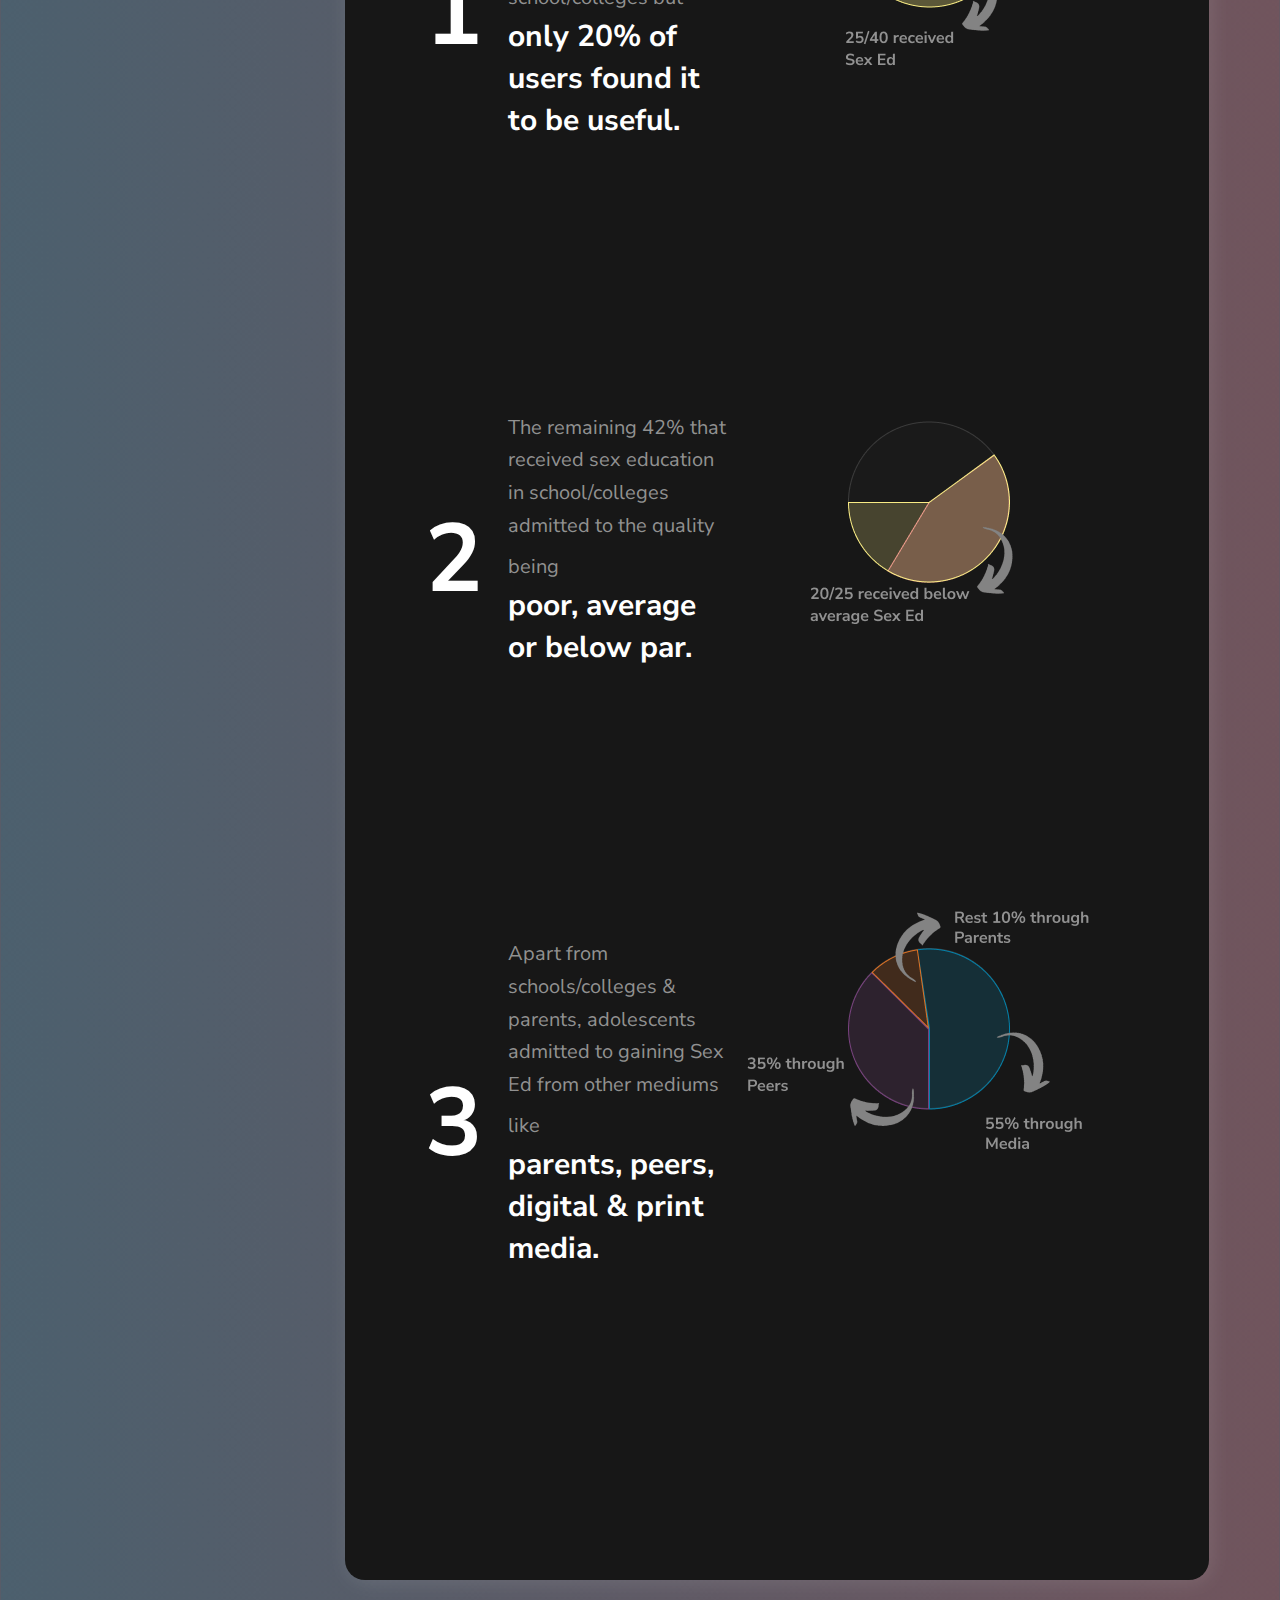
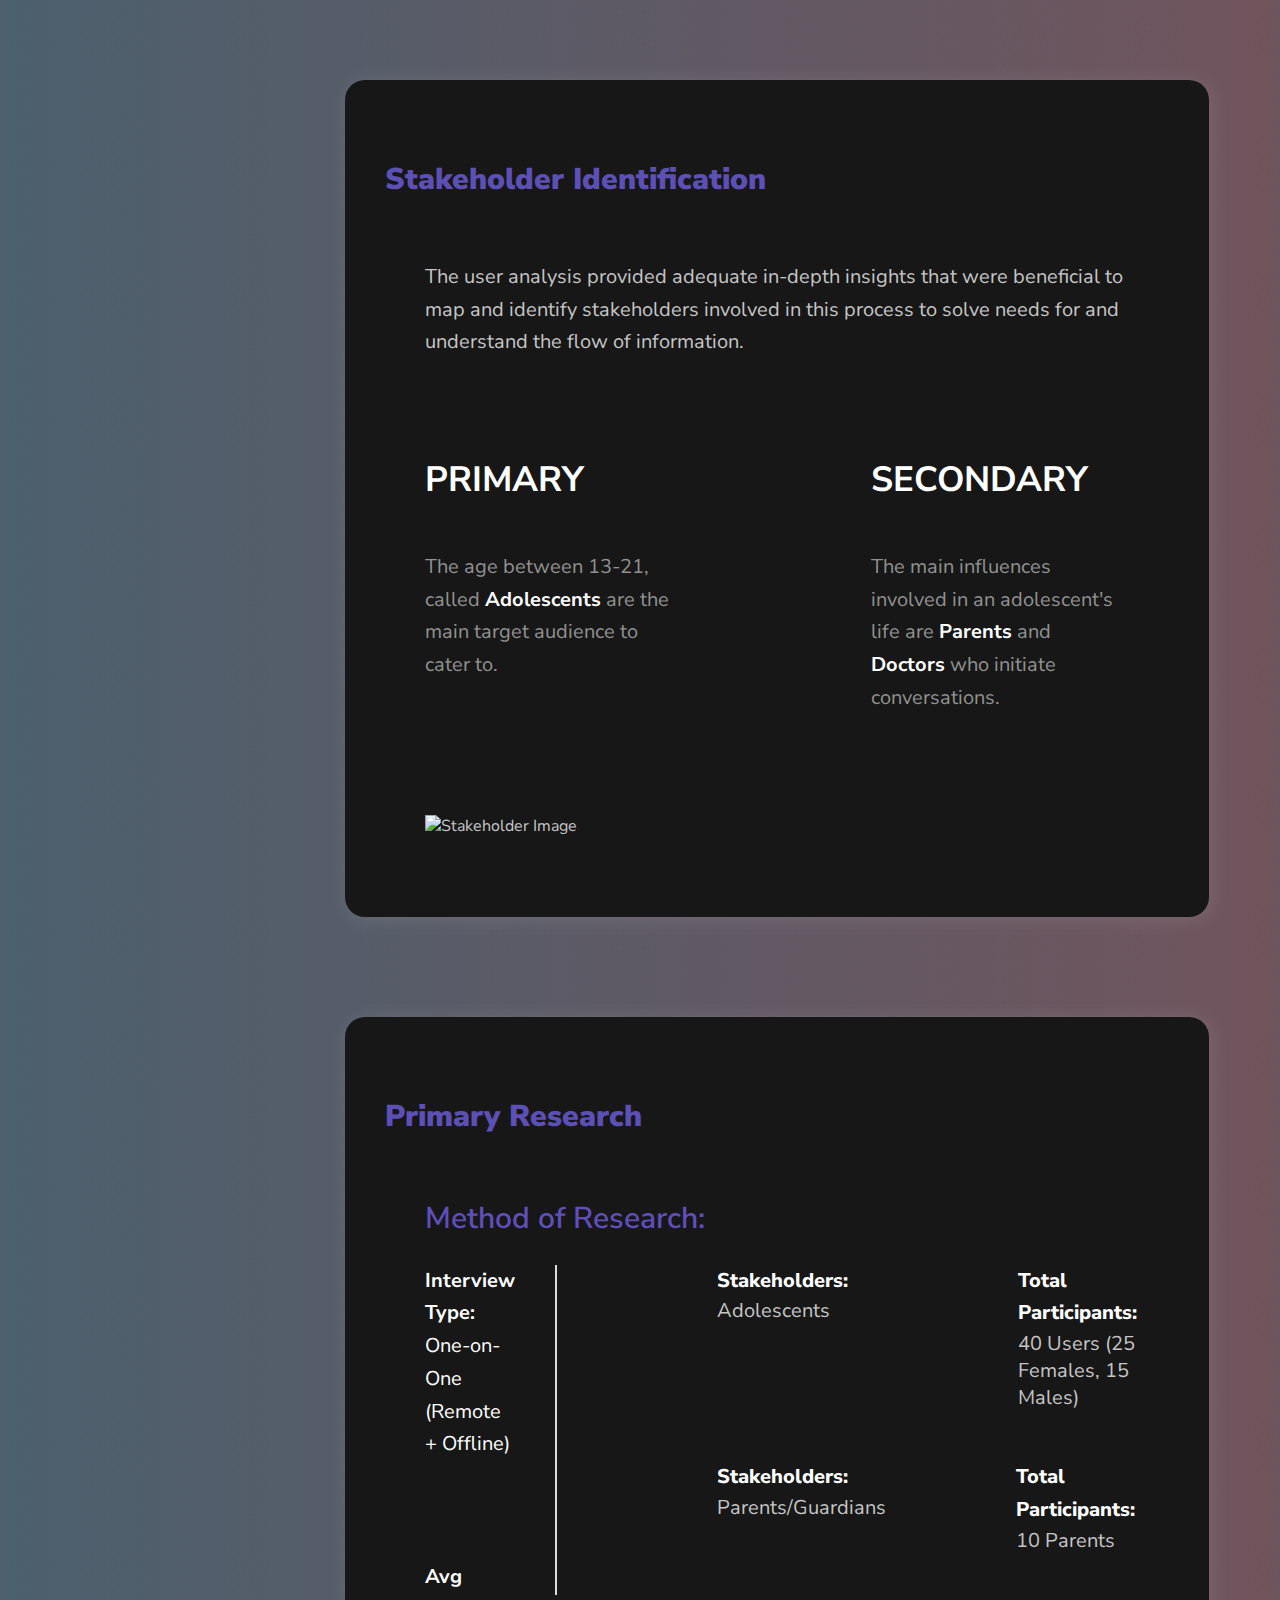
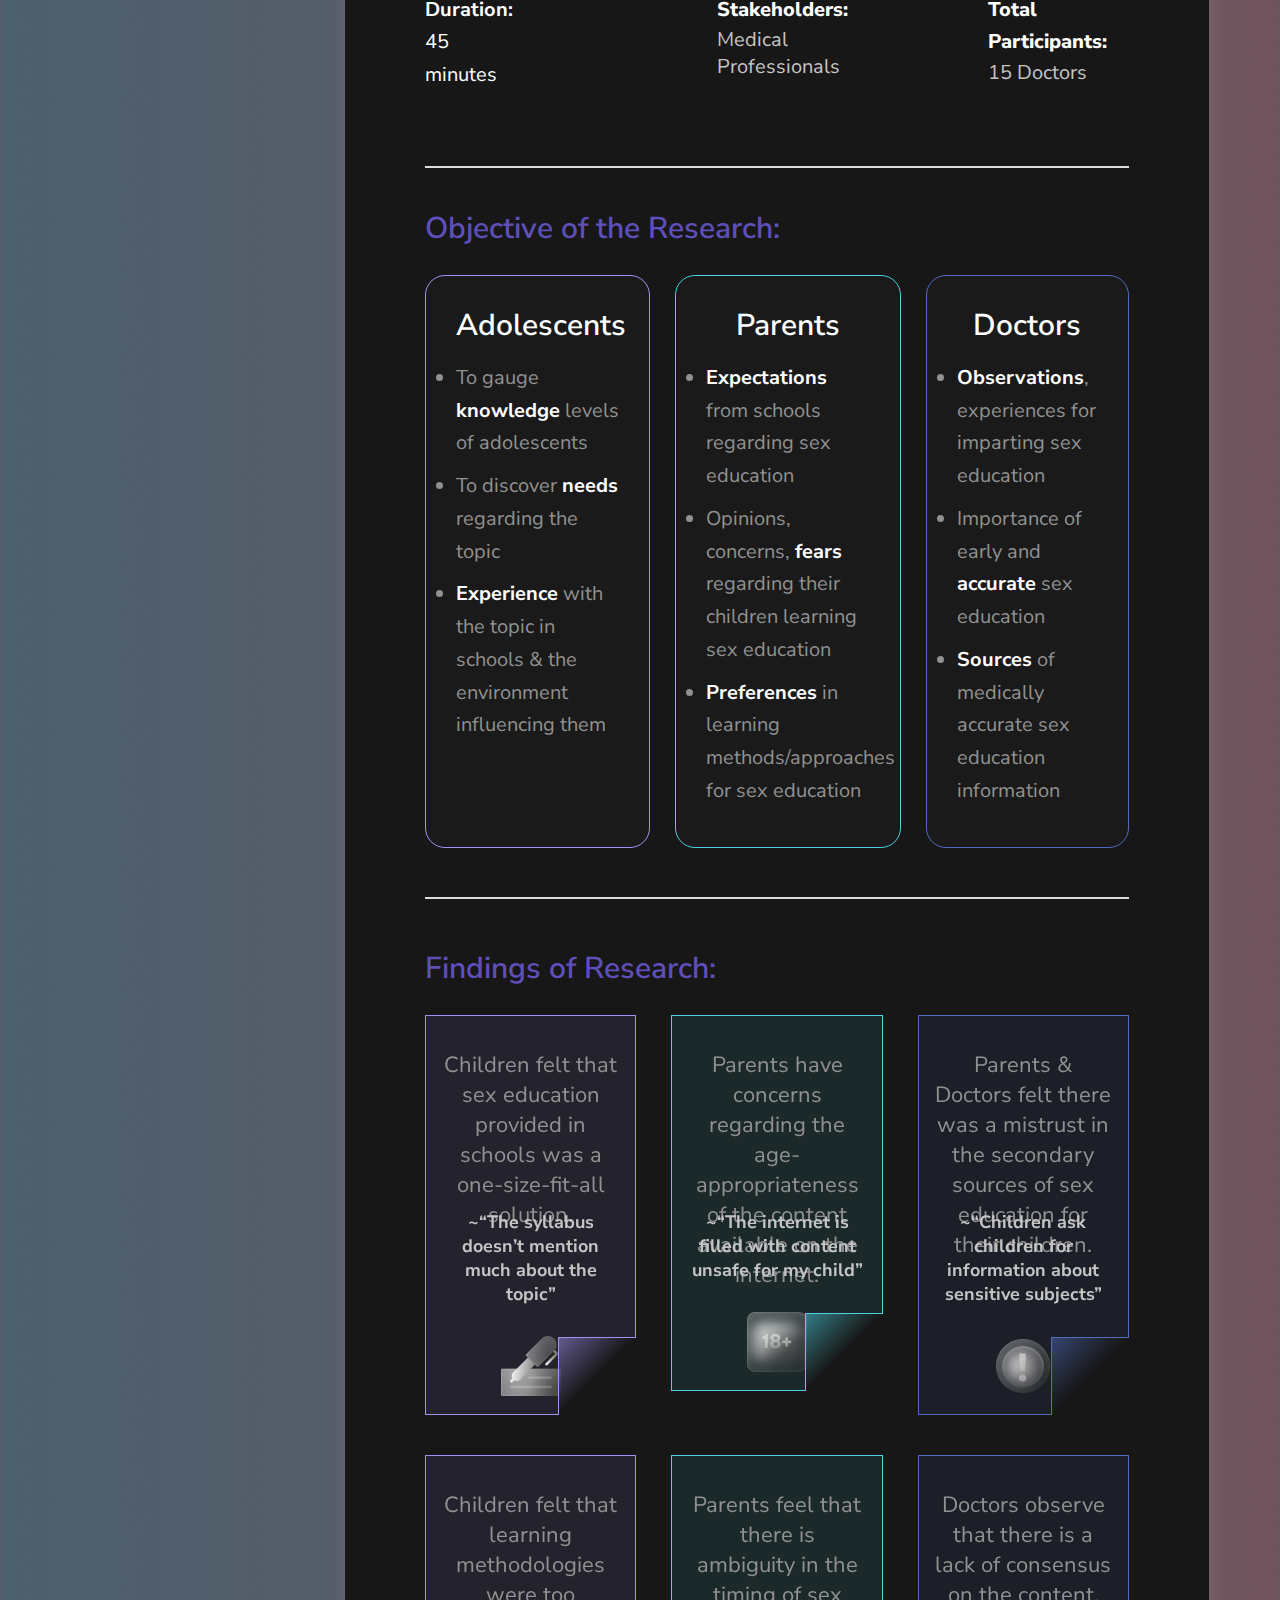
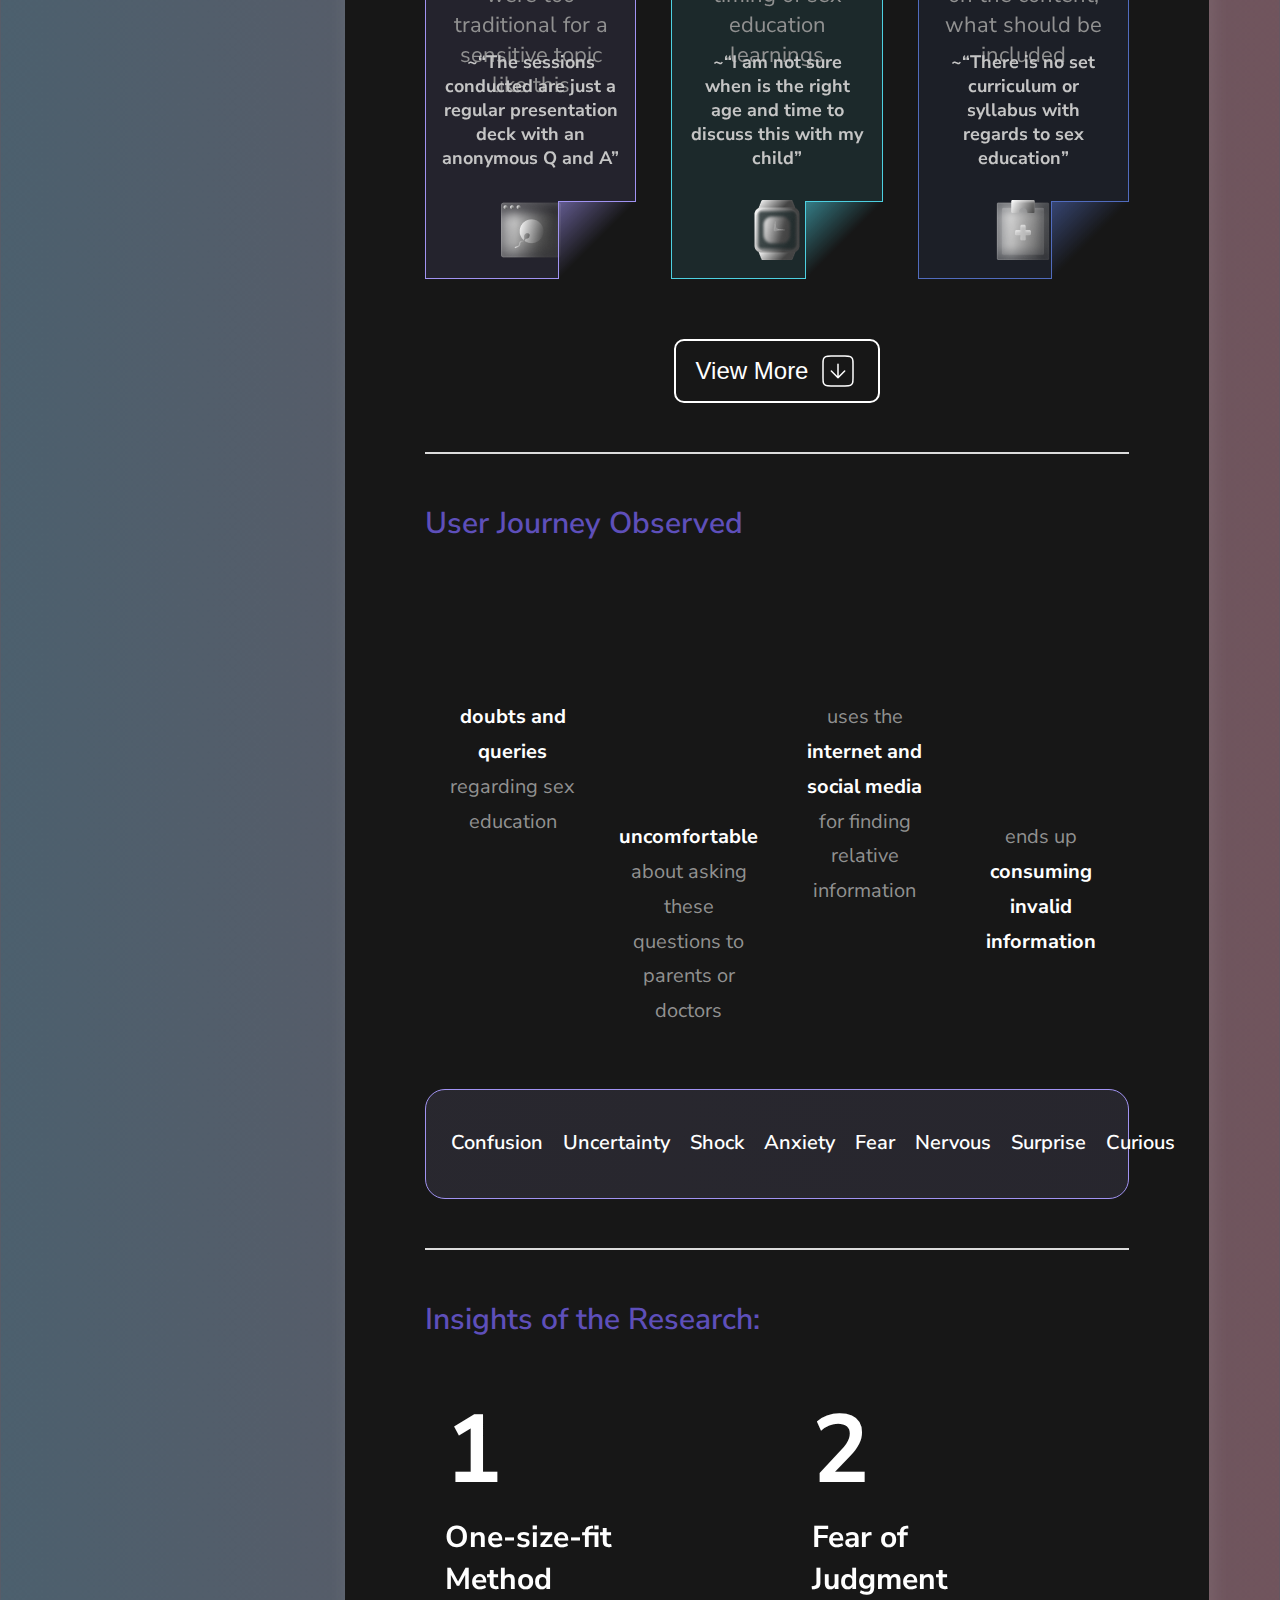
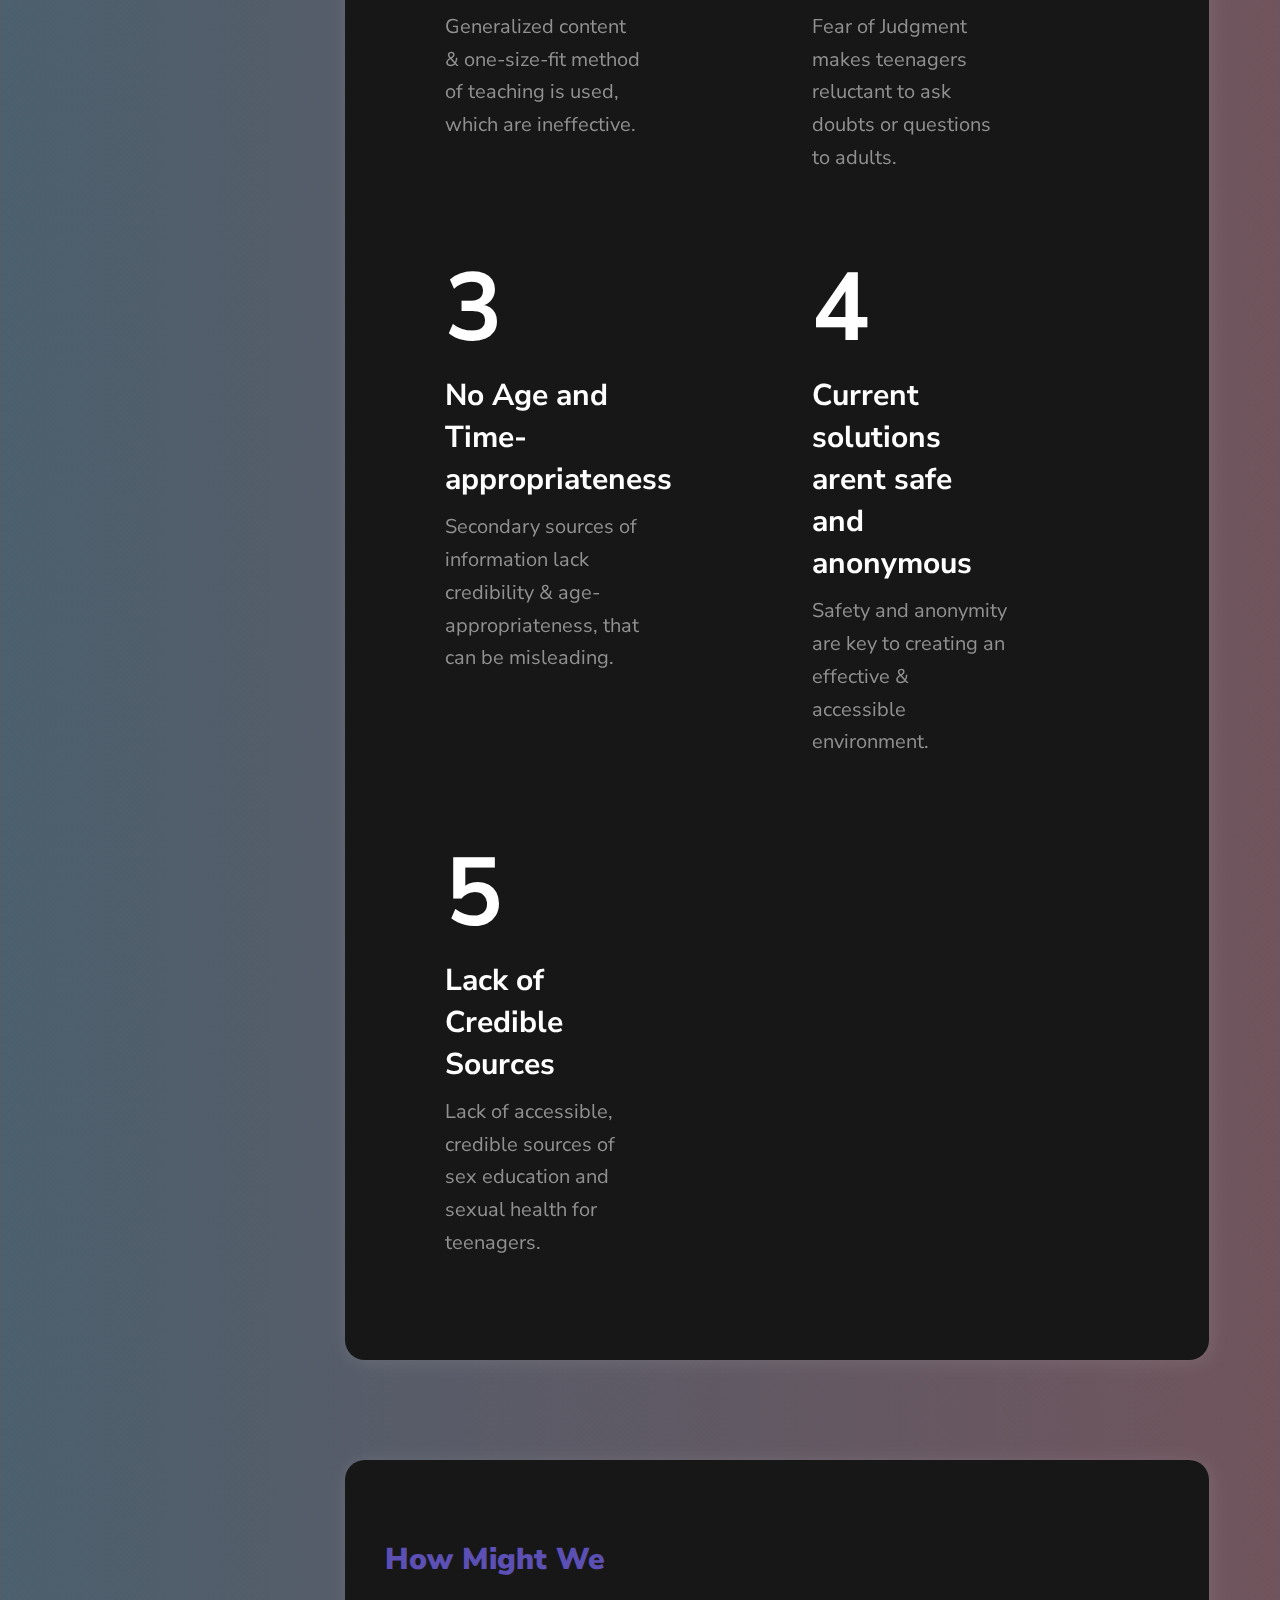
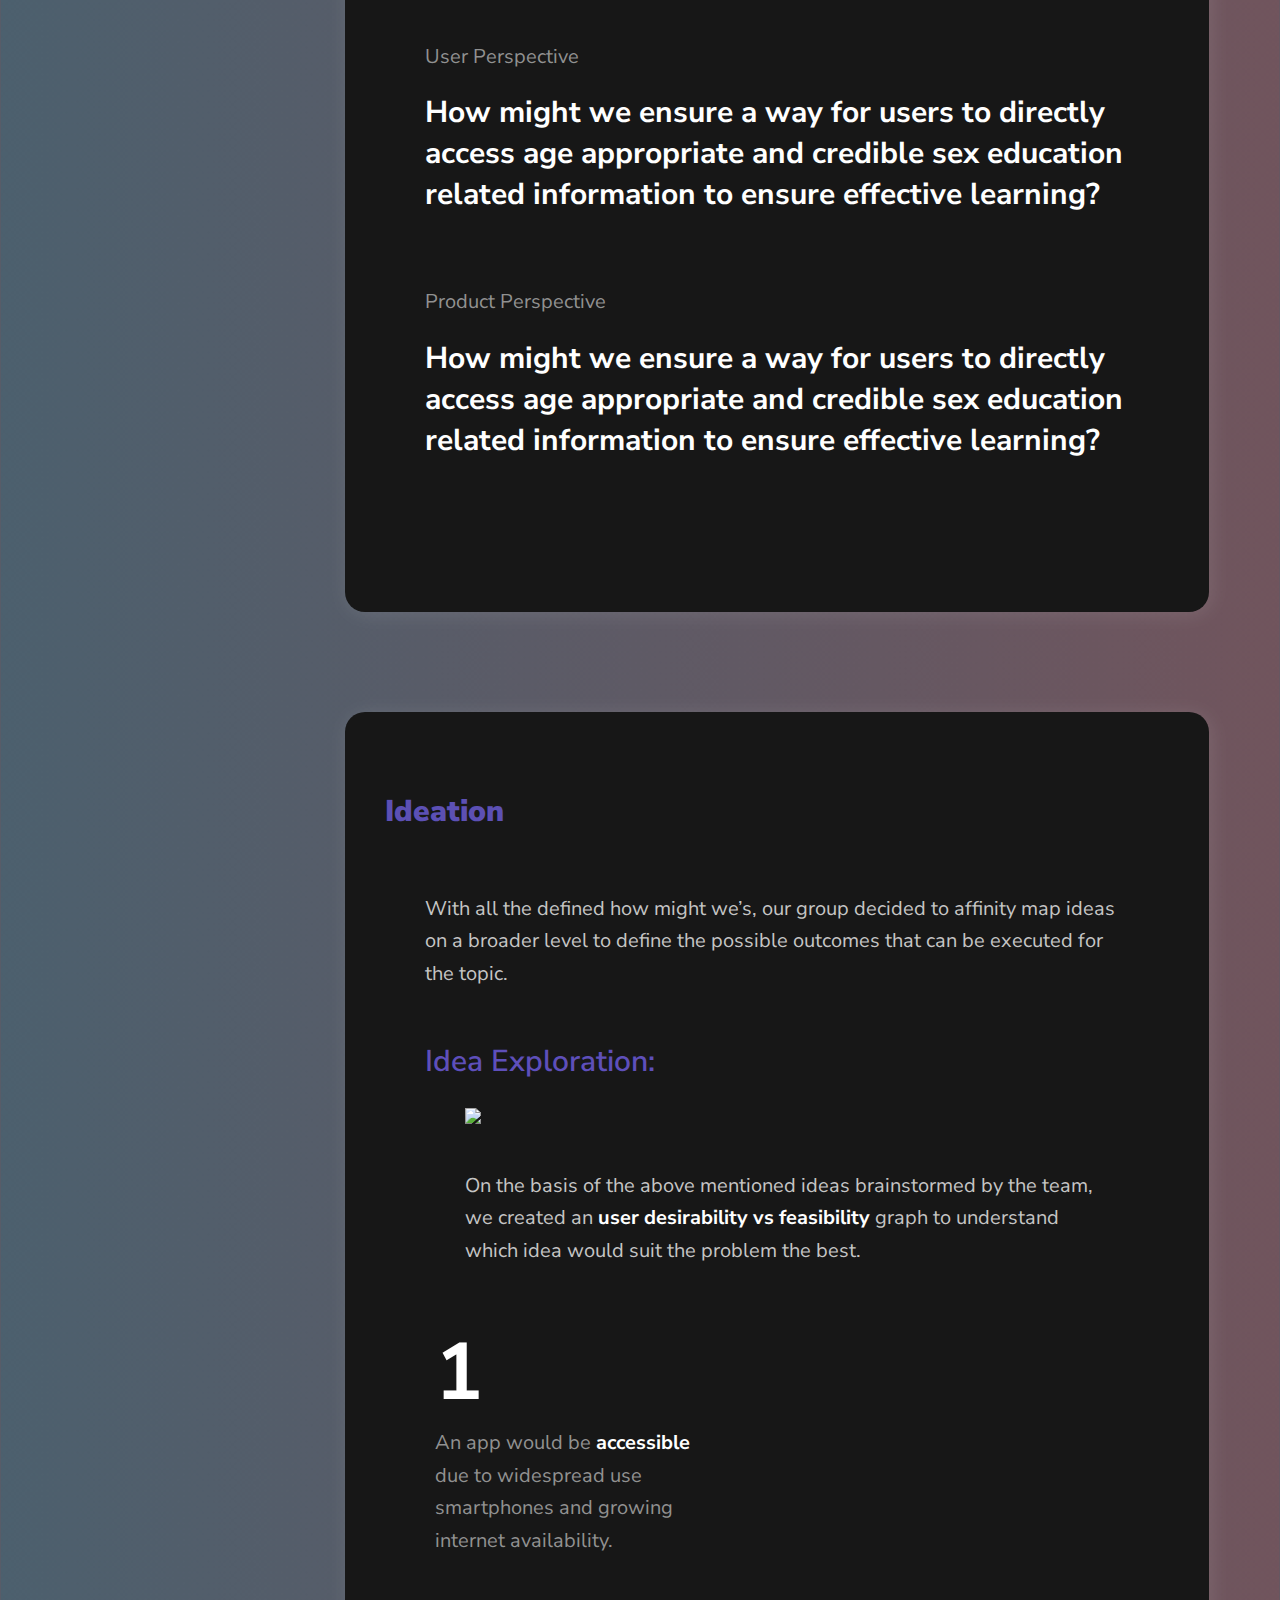
==== commit 36f1f6c6: "Merge pull request #1 from minuszero-01/master" ====
--- a/Case_Study_1/case_study_1.html
+++ b/Case_Study_1/case_study_1.html
@@ -369,23 +369,159 @@
             <h3>Findings of Research:</h3>
             <div class="cards-container">
               <div class="card card-1">
-                <p>Children felt that sex education provided in schools was a one-size-fit-all solution.</p>
-                <blockquote>“The syllabus doesn't mention much about the topic”</blockquote>
-                <div class="icon pencil-icon"></div>
+                <div class="content">
+                  <p>Children felt that sex education provided in schools was a one-size-fit-all solution.</p>
+                  <blockquote>~“The syllabus doesn’t mention much about the topic”</blockquote>
+                  
+                </div>
+                <div class="bottom-info-style">
+                  <img src="../Images/Case_Study_1/Findings-reseatch-icons/smart-contract_signature 2.png" alt="Italian Trulli">
+                  <div class="corner-border"></div>
+                </div>
+                
               </div>
               
               <div class="card card-2">
-                <p>Parents have concerns regarding the age-appropriateness of the content available on the internet.</p>
-                <blockquote>“The internet is filled with content unsafe for my child”</blockquote>
-                <div class="icon age-icon"></div>
+                <div class="content">
+                  <p>Parents have concerns regarding the age- appropriateness of the content available on the internet.</p>
+                  <blockquote>~“The internet is filled with content unsafe for my child”</blockquote>
+                  
+                </div>
+                <div class="bottom-info-style">
+                  <img src="../Images/Case_Study_1/Findings-reseatch-icons/Group 1636.png" alt="Italian Trulli">
+                  <div class="corner-border"></div>
+                </div>
+                
               </div>
               
               <div class="card card-3">
-                <p>Parents & Doctors felt there was a mistrust in the secondary sources of sex education for their children.</p>
-                <blockquote>“Children ask children for information about sensitive subjects”</blockquote>
-                <div class="icon globe-icon"></div>
-              </div>
-            </div>          
+                <div class="content">
+                  <p>Parents & Doctors felt there was a mistrust in the secondary sources of sex education for their children.</p>
+                  <blockquote>~“Children ask children for information about sensitive subjects”</blockquote>
+                  
+                </div>
+                <div class="bottom-info-style">
+                  <img src="../Images/Case_Study_1/Findings-reseatch-icons/mistrust.png" alt="Italian Trulli">
+                  <div class="corner-border"></div>
+                </div>
+                
+              </div>
+
+              
+
+              <div class="card card-1">
+                <div class="content">
+                  <p>Children felt that learning methodologies were too traditional for a sensitive topic like this</p>
+                  <blockquote>~“The sessions conducted are just a regular presentation deck with an anonymous Q and A”</blockquote>
+                  
+                </div>
+                <div class="bottom-info-style">
+                  <img src="../Images/Case_Study_1/Findings-reseatch-icons/license-key 3.png" alt="Italian Trulli">
+                  <div class="corner-border"></div>
+                </div>
+                
+              </div>
+
+              <div class="card card-2">
+                <div class="content">
+                  <p>Parents feel that there is ambiguity in the timing of sex education learnings</p>
+                  <blockquote>~“I am not sure when is the right age and time to discuss this with my child”</blockquote>
+                  
+                </div>
+                <div class="bottom-info-style">
+                  <img src="../Images/Case_Study_1/Findings-reseatch-icons/smart-watch.png" alt="Italian Trulli">
+                  <div class="corner-border"></div>
+                </div>
+                
+              </div>
+
+              <div class="card card-3">
+                <div class="content">
+                  <p>Doctors observe that there is a lack of consensus on the content, what should be included</p>
+                  <blockquote>~“There is no set curriculum or syllabus with regards to sex education”</blockquote>
+                  
+                </div>
+                <div class="bottom-info-style">
+                  <img src="../Images/Case_Study_1/Findings-reseatch-icons/clipboard.png" alt="Italian Trulli">
+                  <div class="corner-border"></div>
+                </div>
+                
+              </div>
+
+              <div class="card card-1">
+                <div class="content">
+                  <p>Teenagers say they have a general curiosity about the topic and fear being judged in an open conversation</p>
+                  <blockquote>~“I am curious but ashamed to ask doubts during seminars”</blockquote>
+                  
+                </div>
+                <div class="bottom-info-style">
+                  <img src="../Images/Case_Study_1/Findings-reseatch-icons/microscope.png" alt="Italian Trulli">
+                  <div class="corner-border"></div>
+                </div>
+                
+              </div>
+
+              <div class="card card-2">
+                <div class="content">
+                  <p>Some parents showed concerns which were rooted in cultural, or societal beliefs.</p>
+                  <blockquote>~”The subject is a very sensitive and delicate”</blockquote>
+                  
+                </div>
+                <div class="bottom-info-style">
+                  <img src="../Images/Case_Study_1/Findings-reseatch-icons/glassy-icon_lotus.png" alt="Italian Trulli">
+                  <div class="corner-border"></div>
+                </div>
+                
+              </div>
+
+              <div class="card card-3">
+                <div class="content">
+                  <p>Doctors observed the lack of resources available for training of teachers and professionals .</p>
+                  <blockquote>~”There aren’t a lot of credible sources to refer to”</blockquote>
+                  
+                </div>
+                <div class="bottom-info-style">
+                  <img src="../Images/Case_Study_1/Findings-reseatch-icons/bookmarks-saved.png" alt="Italian Trulli">
+                  <div class="corner-border"></div>
+                </div>
+                
+              </div>
+
+              <div class="card card-1">
+                <div class="content">
+                  <p>Children preferred to talk to secondary sources (friends or social media) over parents and health professionals. </p>
+                  <blockquote>~”I’d rather ask the internet over people. They might judge me”</blockquote>
+                  
+                </div>
+                <div class="bottom-info-style">
+                  <img src="../Images/Case_Study_1/Findings-reseatch-icons/wireless.png" alt="Italian Trulli">
+                  <div class="corner-border">
+                    
+                  </div>
+                </div>
+                
+              </div>
+
+              <div class="card card-3">
+                <div class="content">
+                  <p>Parents felt shy and less prepared while imparting knowledge to teenagers.</p>
+                  <blockquote>~”I am not sure what I am supposed to say to my child”</blockquote>
+                  
+                </div>
+                <div class="bottom-info-style">
+                  <img src="../Images/Case_Study_1/Findings-reseatch-icons/community-speaker.png" alt="Italian Trulli">
+                  <div class="corner-border"></div>
+                </div>
+                
+              </div>
+            </div>
+            <button class="show-more-button"><span>View More</span> <svg id="view-more-icon" width="40" height="40" viewBox="0 0 40 40" fill="none" xmlns="http://www.w3.org/2000/svg">
+              <path d="M13.3333 20L20 26.6667M20 26.6667L26.6667 20M20 26.6667V13.3333M13 35H27C29.8003 35 31.2004 35 32.27 34.455C33.2108 33.9757 33.9757 33.2108 34.455 32.27C35 31.2004 35 29.8003 35 27V13C35 10.1997 35 8.79961 34.455 7.73005C33.9757 6.78924 33.2108 6.02433 32.27 5.54497C31.2004 5 29.8003 5 27 5H13C10.1997 5 8.79961 5 7.73005 5.54497C6.78924 6.02433 6.02433 6.78924 5.54497 7.73005C5 8.79961 5 10.1997 5 13V27C5 29.8003 5 31.2004 5.54497 32.27C6.02433 33.2108 6.78924 33.9757 7.73005 34.455C8.79961 35 10.1997 35 13 35Z" stroke="white" stroke-width="1.5" stroke-linecap="round" stroke-linejoin="round"/>
+              </svg></button>
+              
+              <!-- <button class="hide-button"><span>Hide</span> <svg id="view-more-icon" width="40" height="40" viewBox="0 0 40 40" fill="none" xmlns="http://www.w3.org/2000/svg">
+                <path d="M13.3333 20L20 26.6667M20 26.6667L26.6667 20M20 26.6667V13.3333M13 35H27C29.8003 35 31.2004 35 32.27 34.455C33.2108 33.9757 33.9757 33.2108 34.455 32.27C35 31.2004 35 29.8003 35 27V13C35 10.1997 35 8.79961 34.455 7.73005C33.9757 6.78924 33.2108 6.02433 32.27 5.54497C31.2004 5 29.8003 5 27 5H13C10.1997 5 8.79961 5 7.73005 5.54497C6.78924 6.02433 6.02433 6.78924 5.54497 7.73005C5 8.79961 5 10.1997 5 13V27C5 29.8003 5 31.2004 5.54497 32.27C6.02433 33.2108 6.78924 33.9757 7.73005 34.455C8.79961 35 10.1997 35 13 35Z" stroke="white" stroke-width="1.5" stroke-linecap="round" stroke-linejoin="round"/>
+                </svg></button> -->
           </div>
 
 
--- a/Case_Study_1/style.css
+++ b/Case_Study_1/style.css
@@ -1,1624 +1,1737 @@
-@import url('https://fonts.googleapis.com/css2?family=Nunito:ital,wght@0,200..1000;1,200..1000&display=swap');
-@import url('https://fonts.googleapis.com/css2?family=Borel&family=Nunito:ital,wght@0,200..1000;1,200..1000&display=swap');
-@import url('https://fonts.googleapis.com/css2?family=Nunito+Sans:ital,opsz,wght@0,6..12,200..1000;1,6..12,200..1000&display=swap');
-@import url('https://cdnjs.cloudflare.com/ajax/libs/font-awesome/6.0.0-beta3/css/all.min.css');/* General styles */
+@import url("https://fonts.googleapis.com/css2?family=Nunito:ital,wght@0,200..1000;1,200..1000&display=swap");
+@import url("https://fonts.googleapis.com/css2?family=Borel&family=Nunito:ital,wght@0,200..1000;1,200..1000&display=swap");
+@import url("https://fonts.googleapis.com/css2?family=Nunito+Sans:ital,opsz,wght@0,6..12,200..1000;1,6..12,200..1000&display=swap");
+@import url("https://cdnjs.cloudflare.com/ajax/libs/font-awesome/6.0.0-beta3/css/all.min.css"); /* General styles */
 * {
-    margin: 0;
-    padding: 0;
-    box-sizing: border-box;
-    scroll-behavior: smooth;
+  margin: 0;
+  padding: 0;
+  box-sizing: border-box;
+  scroll-behavior: smooth;
+  scroll-padding-top: 100px;
 }
 
 body {
-    font-family: 'Nunito Sans', sans-serif; 
-    background: 
-        url('../Images/Home_Page/Grid_Home.png') repeat, /* Static Grid image */
-        linear-gradient(to right, rgba(0, 28, 48, 0.7), rgba(52, 12, 24, 0.7)), /* Gradient */
-        url('../Images/Work_Page/work_bg.png') no-repeat center center/cover;
-    background-attachment: fixed, scroll, scroll;
-    animation: bg-animation 1s linear infinite;
-    color: white;
-    margin: 0 auto;
+  font-family: "Nunito Sans", sans-serif;
+  background: url("../Images/Home_Page/Grid_Home.png") repeat,
+    /* Static Grid image */
+      linear-gradient(to right, rgba(0, 28, 48, 0.7), rgba(52, 12, 24, 0.7)),
+    /* Gradient */ url("../Images/Work_Page/work_bg.png") no-repeat center
+      center/cover;
+  background-attachment: fixed, scroll, scroll;
+  animation: bg-animation 1s linear infinite;
+  color: white;
+  margin: 0 auto;
 }
 
 header {
-    background-color: #202020;
-    padding: 15px;
-    position: fixed;
-    width: 100%;
-    top: 0;
-    left: 0;
-    z-index: 10;
-    border-radius: 0 0 3% 3%;
-}
-img{
-    max-width:1000px;
+  background-color: #202020;
+  padding: 15px;
+  position: fixed;
+  width: 100%;
+  top: 0;
+  left: 0;
+  z-index: 10;
+  border-radius: 0 0 3% 3%;
+}
+img {
+  max-width: 1000px;
 }
 nav {
-    display: flex;
-    justify-content: space-between;
-    align-items: center;
+  display: flex;
+  justify-content: space-between;
+  align-items: center;
 }
 
 .logo-container img {
-    height: 50px;
-    padding-left: 100px;
+  height: 50px;
+  padding-left: 100px;
 }
 
 .nav-links {
-    display: flex;
+  display: flex;
 }
 
 .nav-links li {
-    list-style: none;
+  list-style: none;
 }
 
 .nav-links a {
-    font-family: 'Nunito', sans-serif;
-    font-weight: 700;
-    color: white;
-    text-decoration: none;
-    font-size:1.5rem;
-    padding: 10px;
-    transition: color 0.3s;
-    padding-right: 60px;
+  font-family: "Nunito", sans-serif;
+  font-weight: 700;
+  color: white;
+  text-decoration: none;
+  font-size: 1.5rem;
+  padding: 10px;
+  transition: color 0.3s;
+  padding-right: 60px;
 }
 
 .nav-links a:hover {
-    color: #49D3FF;
-}
-
-.nav-links .work-active{
-    color: #49D3FF;
+  color: #49d3ff;
+}
+
+.nav-links .work-active {
+  color: #49d3ff;
 }
 .container {
-    display: flex;
-    margin-top: 150px; /* Leave space for sticky header */
+  display: flex;
+  margin-top: 150px; /* Leave space for sticky header */
 }
 
 /* section {
     margin-bottom: 100px; /* Space between sections */
-    /* padding-left:8%; 
+/* padding-left:8%; 
 } */
 
 .back-button {
-    margin-left: 14%; /* Adjust margin for better alignment */
-    padding: 8px 12px; /* Add padding for more click area */
-    margin-top: -4%;
-    display: flex;
-    align-items: center;
-    gap: 14px; /* Slightly reduce gap for better balance */
-    color: #fff;
-    background-color: transparent;
-    cursor: pointer;
-    transition: all 0.3s ease; /* Smooth hover effect */
-    width:fit-content;
-}
-  
-  /* Style the arrow only with a border */
+  margin-left: 14%; /* Adjust margin for better alignment */
+  padding: 8px 12px; /* Add padding for more click area */
+  display: flex;
+  align-items: center;
+  gap: 14px; /* Slightly reduce gap for better balance */
+  color: #fff;
+  background-color: transparent;
+  cursor: pointer;
+  transition: all 0.3s ease; /* Smooth hover effect */
+  width: fit-content;
+}
+
+/* Style the arrow only with a border */
 .back-button .arrow {
-    padding: 4px;
-    border: 2px solid #fff; /* Border around the arrow */
-    display: inline-flex; /* Ensures the arrow image stays centered */
-    border-radius: 8px;
-    align-items: center;
-    justify-content: center;
-}
-  
+  padding: 4px;
+  border: 2px solid #fff; /* Border around the arrow */
+  display: inline-flex; /* Ensures the arrow image stays centered */
+  border-radius: 8px;
+  align-items: center;
+  justify-content: center;
+}
+
 .back-button .arrow img.arrow-icon {
-    width: 16px; /* Adjust arrow size as needed */
-    height: 16px; /* Adjust arrow size as needed */
-    filter: invert(1); /* Inverts colors for visibility */
+  width: 16px; /* Adjust arrow size as needed */
+  height: 16px; /* Adjust arrow size as needed */
+  filter: invert(1); /* Inverts colors for visibility */
 }
 
 .back-button .button-text {
-    font-family: 'Nunito Sans', sans-serif;
-    font-size: 20px;
-    font-weight: 400;
-    margin-top: 4px;
-    color: #9C9C9C;
-}
-.button-text a{
-    text-decoration: none;
-    color: #9C9C9C;
+  font-family: "Nunito Sans", sans-serif;
+  font-size: 20px;
+  font-weight: 400;
+  margin-top: 4px;
+  color: #9c9c9c;
+}
+.button-text a {
+  text-decoration: none;
+  color: #9c9c9c;
 }
 .back-button:hover .button-text {
-    text-decoration: underline;
+  text-decoration: underline;
 }
 /* Sticky Sidebar */
 .sticky-sidebar {
-    position: -webkit-sticky;
-    position: sticky;
-    top: 150px;
-    width: 200px;
-    background-color: #202020;
-    padding: 20px;
-    height: 650px;
-    border-radius: 20px;
-    backdrop-filter: blur(800px);
-    border: 1px solid #5C50B4
+  position: -webkit-sticky;
+  position: sticky;
+  top: 150px;
+  width: 200px;
+  background-color: #202020;
+  padding: 20px;
+  height: max-content;
+  border-radius: 20px;
+  backdrop-filter: blur(800px);
+  border: 1px solid #5c50b4;
 }
 
 .sticky-sidebar ul {
-    list-style: none;
-    padding: 0;
+  list-style: none;
+  padding: 0;
 }
 
 .sticky-sidebar li {
-    margin-bottom: 20px;
+  margin-bottom: 20px;
 }
 
 .sticky-sidebar li a {
-    text-decoration: none;
-    font-size: 18px;
-    display: flex; /* Flexbox for aligning circle and text */
-    align-items: center; /* Align circle and text vertically */
+  text-decoration: none;
+  font-size: 18px;
+  display: flex; /* Flexbox for aligning circle and text */
+  align-items: center; /* Align circle and text vertically */
 }
 
 .bullet-circle {
-    width: 12px;
-    height: 12px;
-    border-radius: 50%;
-    background-color: #888; /* Inactive circle color */
-    margin-right: 16px;
-    transition: background-color 0.3s ease; /* Smooth transition for hover/active */
+  width: 12px;
+  height: 12px;
+  border-radius: 50%;
+  background-color: #888; /* Inactive circle color */
+  margin-right: 16px;
+  transition: background-color 0.3s ease; /* Smooth transition for hover/active */
 }
 
 .link-text {
-    font-family: 'Nunito Sans', sans-serif;
-    font-size: 18px;
-    font-weight: 400;
-    color: #888;
-    transition: color 0.3s ease;
-}
-  
-  /* Active Link */
+  font-family: "Nunito Sans", sans-serif;
+  font-size: 18px;
+  font-weight: 400;
+  color: #888;
+  transition: color 0.3s ease;
+}
+
+/* Active Link */
 .sticky-sidebar li a.active .bullet-circle {
-background-color:  #49D3FF;
-}
-  
+  background-color: #49d3ff;
+}
+
 .sticky-sidebar li a.active .link-text {
-color: #49D3FF; /* Active text color */
-}
-  
-  /* Hover Effect */
+  color: #49d3ff; /* Active text color */
+}
+
+/* Hover Effect */
 .sticky-sidebar li a:hover .bullet-circle {
-background-color: #49D3FF; /* Hover circle color */
-}
-  
+  background-color: #49d3ff; /* Hover circle color */
+}
+
 .sticky-sidebar li a:hover .link-text {
-color: #49D3FF;
+  color: #49d3ff;
 }
 
 #overview {
-    margin-left: 50px;
-    margin: 0 14%;
-    margin-bottom: 100px;
+  margin-left: 50px;
+  margin: 0 14%;
+  margin-bottom: 100px;
 }
 
 .overview-image {
-    max-width: 1200px; /* Fixed width */
-    border-radius: 20px; /* Rounded corners */
+  max-width: 1200px; /* Fixed width */
+  border-radius: 20px; /* Rounded corners */
 }
 
 .project-info {
-    margin-top: 44px;
-    padding: 20px;
-    background-color: #171717;
-    border-radius: 20px;
-    color: #fff;
-    box-shadow: 2px 2px 20px 1px #FFFFFF1A;
-    width:1200px;
+  margin-top: 44px;
+  padding: 20px;
+  background-color: #171717;
+  border-radius: 20px;
+  color: #fff;
+  box-shadow: 2px 2px 20px 1px #ffffff1a;
+  width: 1200px;
 }
 
 /* Problem Statement */
 .problem-statement {
-    margin-bottom: 30px;
-    padding: 20px;
-    width: 1200px;
+  margin-bottom: 30px;
+  padding: 20px;
+  width: 1200px;
+}
+
+.problem-title {
+  font-family: "Nunito Sans", sans-serif;
+  font-size: 25px;
+  font-weight: 900;
+  color: #5c50b4;
+  margin-bottom: 10px;
+}
+
+.problem-description {
+  font-size: 30px;
+  font-weight: 700;
+  color: #ffffff;
+  margin-bottom: 14px;
+}
+
+.problem-detail {
+  font-family: "Nunito Sans", sans-serif;
+  font-weight: 400;
+  font-size: 20px;
+  color: #c5c5c5;
+}
+
+.project-details {
+  display: flex;
+  justify-content: space-between;
+  margin-top: 61px;
+  width: 1200px;
+}
+
+.project-details div {
+  background-color: #171717;
+  padding: 20px;
+  border-radius: 20px;
+  box-shadow: 2px 2px 20px 1px #ffffff1a;
+  max-height: 260px;
+}
+.role {
+  width: 396px;
+}
+.details {
+  width: 323px;
+}
+.deliverables {
+  width: 396px;
+}
+h4 {
+  font-family: "Nunito Sans", sans-serif;
+  font-weight: 900;
+  color: #5e4fba;
+  font-size: 25px;
+  margin-bottom: 15px;
+}
+
+#overview ul {
+  padding: 0;
+  margin: 0;
+  list-style-type: none;
+}
+li {
+  font-family: "Nunito Sans", sans-serif;
+  font-weight: 400;
+  font-size: 20px;
+  color: #e0e0e0;
+  margin-bottom: 10px;
+}
+
+li strong {
+  font-weight: bold;
+}
+
+/* Image icons for tools */
+.details img {
+  width: 30px;
+  height: 30px;
+  margin-right: 8px;
+}
+
+@media (max-width: 768px) {
+  .project-details {
+    flex-direction: column;
   }
-  
-.problem-title {
-    font-family: 'Nunito Sans', sans-serif;
-    font-size: 25px;
-    font-weight: 900;
-    color: #5C50B4;
-    margin-bottom: 10px;
-}
-
-.problem-description {
-    font-size: 30px;
-    font-weight: 700;
-    color: #ffffff;
-    margin-bottom: 14px;
-}
-
-.problem-detail {
-    font-family: 'Nunito Sans', sans-serif;
-    font-weight: 400;
-    font-size: 20px;
-    color: #C5C5C5;
-}
-
-.project-details {
-    display: flex;
-    justify-content: space-between;
-    margin-top: 61px;
-    width:1200px;
-}
-
-.project-details div {
-    background-color: #171717;
-    padding: 20px;
-    border-radius: 20px;
-    box-shadow: 2px 2px 20px 1px #FFFFFF1A;
-    max-height: 260px;
-}
-.role{
-    width: 396px;
-}
-.details{
-    width: 323px;
-}
-.deliverables{
-    width: 396px;
-}
-h4 {
-    font-family: 'Nunito Sans', sans-serif;
-    font-weight: 900;
-    color: #5E4FBA;
-    font-size: 25px;
-    margin-bottom: 15px;
-}
-
-
-#overview ul{
-    padding: 0;
-    margin: 0;
-    list-style-type: none;
-}
-li {
-    font-family: 'Nunito Sans', sans-serif;
-    font-weight: 400;
-    font-size: 20px;
-    color: #E0E0E0;
-    margin-bottom: 10px;
-}
-  
-  li strong {
-    font-weight: bold;
+
+  .project-details div {
+    width: 100%;
+    margin-bottom: 20px;
   }
-  
-  /* Image icons for tools */
-  .details img {
-    width: 30px;
-    height: 30px;
-    margin-right: 8px;
+}
+.solution-sneak-peak {
+  font-family: "Nunito Sans", sans-serif;
+  width: 1200px;
+  padding: 80px; /* Optional: Adjust padding as needed */
+  color: #fff;
+  background-color: #171717;
+  box-shadow: 2px 2px 20px 1px #ffffff1a;
+  margin-top: 62px;
+  border-radius: 20px;
+}
+.solution-sneak-peak h2 {
+  font-family: "Nunito Sans", sans-serif;
+  font-size: 30px;
+  font-weight: 900;
+  color: #5c50b4;
+  margin: 0 0 60px -40px;
+}
+
+.solution-content {
+  display: flex;
+  flex-direction: column;
+}
+
+.solution-item {
+  display: flex;
+  justify-content: space-between; /* Space between image and text */
+  align-items: center;
+  max-width: 1200px; /* Adjust as per your requirement */
+}
+
+.solution-image img {
+  max-width: 100%;
+  height: auto; /* Maintain aspect ratio */
+  border-radius: 10px; /* Optional: rounded corners */
+}
+.solution-text {
+  display: flex;
+  flex-direction: column; /* Stack items vertically */
+  justify-content: center; /* Vertically center the content */
+  align-items: flex-start; /* Horizontally center the content */
+  padding: 6%;
+}
+
+.heading-wrapper {
+  display: flex;
+  align-items: center; /* Align number and heading on the same line */
+  justify-content: center;
+}
+.number {
+  flex-shrink: 0; /* Prevent the number from shrinking */
+}
+
+.number span {
+  font-family: "Nunito Sans", sans-serif;
+  font-size: 80px;
+  font-weight: 700;
+  color: #ffffff;
+  margin-right: 30px;
+}
+
+.solution-image {
+  flex: 0 0 20%; /* Image will take 35% of the space */
+}
+
+.text h3 {
+  font-family: "Nunito Sans", sans-serif;
+  font-size: 30px;
+  font-weight: 700;
+  color: #ffffff;
+  margin-bottom: 10px;
+}
+.solution-item .right-side {
+  justify-content: flex-end;
+}
+.solution-text p {
+  font-family: "Nunito Sans", sans-serif;
+  font-size: 20px;
+  font-weight: 400;
+  line-height: 32px;
+  color: #919191;
+  margin-left: 100px;
+}
+@media (max-width: 768px) {
+  .solution-item {
+    flex-direction: column;
+    align-items: flex-start;
   }
-
-@media (max-width: 768px) {
-    .project-details {
-        flex-direction: column;
-    }
-
-    .project-details div {
-        width: 100%;
-        margin-bottom: 20px;
-    }
-}
-.solution-sneak-peak {
-    font-family: 'Nunito Sans', sans-serif;
-    width: 1200px;
-    padding: 80px; /* Optional: Adjust padding as needed */
-    color: #fff;
-    background-color: #171717;
-    box-shadow: 2px 2px 20px 1px #FFFFFF1A;
-    margin-top: 62px;
-    border-radius: 20px;
-}
-.solution-sneak-peak h2{
-    font-family: 'Nunito Sans', sans-serif;
-    font-size: 30px;
-    font-weight: 900;
-    color: #5C50B4;
-    margin: 0 0 60px -40px;
-}
-
-.solution-content {
-    display: flex;
-    flex-direction: column;
-}
-
-.solution-item {
-    display: flex;
-    justify-content: space-between; /* Space between image and text */
-    align-items: center;
-    max-width: 1200px; /* Adjust as per your requirement */
-}
-
-.solution-image img {
-    max-width: 100%;
-    height: auto; /* Maintain aspect ratio */
-    border-radius: 10px; /* Optional: rounded corners */
-}
-.solution-text {
-    display: flex;
-    flex-direction: column; /* Stack items vertically */
-    justify-content: center; /* Vertically center the content */
-    align-items: flex-start; /* Horizontally center the content */
-    padding: 6%;
-}
-
-.heading-wrapper {
-    display: flex;
-    align-items: center; /* Align number and heading on the same line */
-    justify-content: center;
-}
-.number {
-    flex-shrink: 0; /* Prevent the number from shrinking */
-}
-
-.number span {
-    font-family: 'Nunito Sans', sans-serif;
-    font-size: 80px;
-    font-weight: 700;
-    color: #FFFFFF;
-    margin-right: 30px;
-}
-
-.solution-image {
-    flex: 0 0 20%; /* Image will take 35% of the space */
-}
-
-.text h3 {
-    font-family: 'Nunito Sans', sans-serif;
-    font-size: 30px;
-    font-weight: 700;
-    color: #FFFFFF;
-    margin-bottom: 10px;
-}
-.solution-item .right-side{
-    justify-content: flex-end;
-}
-.solution-text p {
-    font-family: 'Nunito Sans', sans-serif;
-    font-size: 20px;
-    font-weight: 400;
-    line-height: 32px;
-    color: #919191;
-    margin-left: 100px;
-}
-@media (max-width: 768px) {
-    .solution-item {
-        flex-direction: column;
-        align-items: flex-start;
-    }
-}
-
-#designprocess{
-    margin: 0 14%;
-    margin-bottom: 100px;
-}
-.design-image{
-    max-width: 1200px; /* Fixed width */
-    border-radius: 20px; /* Rounded corners */
-}
-
-#deskresearch{
-    font-family: 'Nunito Sans', sans-serif;
-    max-width: 1660px;
-    padding: 80px;
-    color: #fff;
-    background-color: #171717;
-    box-shadow: 2px 2px 20px 1px #FFFFFF1A;
-    border-radius: 20px;
-    margin: 0 14%;
-    margin-bottom: 100px;
+}
+
+#designprocess {
+  margin: 0 14%;
+  margin-bottom: 100px;
+}
+.design-image {
+  max-width: 1200px; /* Fixed width */
+  border-radius: 20px; /* Rounded corners */
+}
+
+#deskresearch {
+  font-family: "Nunito Sans", sans-serif;
+  max-width: 1660px;
+  padding: 80px;
+  color: #fff;
+  background-color: #171717;
+  box-shadow: 2px 2px 20px 1px #ffffff1a;
+  border-radius: 20px;
+  margin: 0 14%;
+  margin-bottom: 100px;
 }
 
 #deskresearch h2 {
-    font-size: 30px;
-    margin: 0 0 60px -40px;
-    font-weight: 900;
-    line-height: 40.92px;
-    font-family: 'Nunito Sans', sans-serif;
-    color: #5C50B4;
+  font-size: 30px;
+  margin: 0 0 60px -40px;
+  font-weight: 900;
+  line-height: 40.92px;
+  font-family: "Nunito Sans", sans-serif;
+  color: #5c50b4;
 }
 #deskresearch .desk-text {
-    font-size: 20px;
-    font-weight: 400;
-    line-height: 32.74px;
-    color: #C5C5C5;
-    margin-bottom: 80px;
+  font-size: 20px;
+  font-weight: 400;
+  line-height: 32.74px;
+  color: #c5c5c5;
+  margin-bottom: 80px;
 }
 
 .research-overview {
-    margin-top: 20px;
+  margin-top: 20px;
 }
 
 .research-row {
-    display: flex;
-    justify-content: space-between;
-    margin-bottom: 100px;
+  display: flex;
+  justify-content: space-between;
+  margin-bottom: 100px;
 }
 
 .research-item {
-    display: flex;
-    justify-content: space-between;
-    width: 48%;
-    align-items: center;
-    background-color: #171717;
-    padding: 20px;
-    border-radius: 15px;
+  display: flex;
+  justify-content: space-between;
+  width: 48%;
+  align-items: center;
+  background-color: #171717;
+  padding: 20px;
+  border-radius: 15px;
 }
 
 .research-content {
-    max-width: 60%;
+  max-width: 60%;
 }
 
 .research-content h3 {
-    font-size: 35px;
-    font-weight: 700;
-    line-height: 42px;
-    margin-bottom: 20px;
+  font-size: 35px;
+  font-weight: 700;
+  line-height: 42px;
+  margin-bottom: 20px;
 }
 
 .research-content p {
-    font-size: 20px;
-    font-weight: 400;
-    color: #C5C5C5;
-}
-.research-image{
-    padding:40px;
-    border-radius: 20px;
-    border: 0.1px solid #A193F2;
-}
-.research-image img{
-    width: 70px;
-    height: 70px;
+  font-size: 20px;
+  font-weight: 400;
+  color: #c5c5c5;
+}
+.research-image {
+  padding: 40px;
+  border-radius: 20px;
+  border: 0.1px solid #a193f2;
+}
+.research-image img {
+  width: 70px;
+  height: 70px;
 }
 
 .overview-icon {
-    display: block;
-    width: 100px;
-    max-height: 100px;
-    object-fit: contain;
-}
-
+  display: block;
+  width: 100px;
+  max-height: 100px;
+  object-fit: contain;
+}
 
 .divider {
-    margin: 40px 0;
-    border: 0;
-    height: 2px;
-    background: #DCDCDC;
-    margin-top: 100px;
-    margin-bottom: 50px;
+  margin: 40px 0;
+  border: 0;
+  height: 2px;
+  background: #dcdcdc;
+  margin-top: 100px;
+  margin-bottom: 50px;
 }
 
 .insights {
-    text-align: left;
+  text-align: left;
 }
 
 .insights h3 {
-    font-family: 'Nunito Sans', sans-serif;
-    font-size: 30px;
-    font-weight: 600;
-    line-height: 42px;
-    color: #5E4FBA;
-    margin-bottom: 25px;
+  font-family: "Nunito Sans", sans-serif;
+  font-size: 30px;
+  font-weight: 600;
+  line-height: 42px;
+  color: #5e4fba;
+  margin-bottom: 25px;
 }
 
 .insight-list {
-    display: flex;
-    justify-content: space-between;
+  display: flex;
+  justify-content: space-between;
 }
 
 .insight-item {
-    width: 30%;
-    text-align: left;
+  width: 30%;
+  text-align: left;
 }
 
 .insight-number {
-    font-size: 96px;
-    font-weight: 700;
-    display: flex;
-    justify-content: flex-start;
-    margin-bottom: 20px;
+  font-size: 96px;
+  font-weight: 700;
+  display: flex;
+  justify-content: flex-start;
+  margin-bottom: 20px;
 }
 
 .insight-item h4 {
-    font-size: 30px;
-    font-weight: 700;
-    line-height: 42px;
-    margin-bottom: 10px;
-    color:#FFFFFF;
+  font-size: 30px;
+  font-weight: 700;
+  line-height: 42px;
+  margin-bottom: 10px;
+  color: #ffffff;
 }
 
 .insight-item p {
-    font-size: 20px;
-    font-weight: 400;
-    color: #919191;
+  font-size: 20px;
+  font-weight: 400;
+  color: #919191;
 }
 .source-container {
-    display: flex;
-    justify-content: flex-end;
-    width: 100%;
-}
-.source{
-    font-family: 'Nunito Sans', sans-serif;
-    font-size: 20px;
-    font-weight: 400;
-    color: #C5C5C5;
-    border: 0.3px solid #3C3C3C;
-    background: #3C3C3C4D;
-    padding: 10px 20px;
-    border-radius: 10px; /* Rounded corners */
-    margin-top: 75px; /* Adjust spacing from the section above */
-    
+  display: flex;
+  justify-content: flex-end;
+  width: 100%;
+}
+.source {
+  font-family: "Nunito Sans", sans-serif;
+  font-size: 20px;
+  font-weight: 400;
+  color: #c5c5c5;
+  border: 0.3px solid #3c3c3c;
+  background: #3c3c3c4d;
+  padding: 10px 20px;
+  border-radius: 10px; /* Rounded corners */
+  margin-top: 75px; /* Adjust spacing from the section above */
 }
 .source-container strong {
-    font-family: Nunito Sans;
-    font-size: 20px;
-    font-weight: 700;
-    line-height: 42px;
-    font-weight: 700; /* Bold font for the "Source" */
-    color: #FFFFFF;
-}
-
-.bold{
-    color:white;
+  font-family: Nunito Sans;
+  font-size: 20px;
+  font-weight: 700;
+  line-height: 42px;
+  font-weight: 700; /* Bold font for the "Source" */
+  color: #ffffff;
+}
+
+.bold {
+  color: white;
 }
 /* General styling for the section */
 #user-analysis {
-    font-family: 'Nunito Sans', sans-serif;
-    color: #C5C5C5;
-    background-color: #171717;
-    padding: 80px;
-    border-radius: 20px;
-    box-shadow: 2px 2px 20px 1px #FFFFFF1A;
-    max-width: 1200px;
-    margin: 0 14%;
-    margin-bottom: 100px;
+  font-family: "Nunito Sans", sans-serif;
+  color: #c5c5c5;
+  background-color: #171717;
+  padding: 80px;
+  border-radius: 20px;
+  box-shadow: 2px 2px 20px 1px #ffffff1a;
+  max-width: 1200px;
+  margin: 0 14%;
+  margin-bottom: 100px;
 }
 
 #user-analysis h2 {
-    font-size: 30px;
-    margin: 0 0 60px -40px;
-    font-weight: 900;
-    line-height: 40.92px;
-    font-family: 'Nunito Sans', sans-serif;
-    color: #5C50B4;
-}
-
-
-.user-analysis-section p{
-    font-family: 'Nunito Sans', sans-serif;
-    font-size: 20px;
-    font-weight: 400;
-    line-height: 32.74px;
-    color: #C5C5C5;
-    margin-bottom: 80px;
+  font-size: 30px;
+  margin: 0 0 60px -40px;
+  font-weight: 900;
+  line-height: 40.92px;
+  font-family: "Nunito Sans", sans-serif;
+  color: #5c50b4;
+}
+
+.user-analysis-section p {
+  font-family: "Nunito Sans", sans-serif;
+  font-size: 20px;
+  font-weight: 400;
+  line-height: 32.74px;
+  color: #c5c5c5;
+  margin-bottom: 80px;
 }
 /* Container for each analysis item */
 .analysis-item {
-    display: flex;
-    justify-content: space-between;
-    align-items: flex-start;
-    margin-bottom: 150px;
+  display: flex;
+  justify-content: space-between;
+  align-items: flex-start;
+  margin-bottom: 150px;
 }
 
 /* Container for the number and text */
 .number-text {
-    display: flex;
-    align-items: center;
-    max-width: 70%;
+  display: flex;
+  align-items: center;
+  max-width: 70%;
 }
 
 /* Number styling */
 .number {
-    font-size: 96px;
-    font-weight: 700;
-    line-height: 130.94px;    
-    color: #FFFFFF;
-    margin-right: 25px;
+  font-size: 96px;
+  font-weight: 700;
+  line-height: 130.94px;
+  color: #ffffff;
+  margin-right: 25px;
 }
 
 /* Text styling */
 .number-text p {
-    font-family: 'Nunito Sans', sans-serif;
-    font-size: 20px;
-    font-weight: 400;
-    line-height: 32.74px;
-    color: #919191;
-    margin-top:13%;
+  font-family: "Nunito Sans", sans-serif;
+  font-size: 20px;
+  font-weight: 400;
+  line-height: 32.74px;
+  color: #919191;
+  margin-top: 13%;
 }
 .number-text strong {
-    font-size: 30px;
-    font-weight: 700;
-    line-height: 42px;
-    font-weight: 700; /* Bold font for the "Source" */
-    color: #FFFFFF;
+  font-size: 30px;
+  font-weight: 700;
+  line-height: 42px;
+  font-weight: 700; /* Bold font for the "Source" */
+  color: #ffffff;
 }
 
 .chart img {
-    margin-top: -20px;
-    max-width: 400px;
+  margin-top: -20px;
+  max-width: 400px;
 }
 
 /* General Styling for the Section */
-#stakeholders{
-    font-family: 'Nunito Sans', sans-serif;
-    color: #C5C5C5;
-    background-color: #171717;
-    padding: 80px;
-    border-radius: 20px;
-    box-shadow: 2px 2px 20px 1px #FFFFFF1A;
-    max-width: 1200px;
-    margin: 0 14%;
-    margin-bottom: 100px;
+#stakeholders {
+  font-family: "Nunito Sans", sans-serif;
+  color: #c5c5c5;
+  background-color: #171717;
+  padding: 80px;
+  border-radius: 20px;
+  box-shadow: 2px 2px 20px 1px #ffffff1a;
+  max-width: 1200px;
+  margin: 0 14%;
+  margin-bottom: 100px;
 }
 
 #stakeholders h2 {
-    font-size: 30px;
-    margin: 0 0 60px -40px;
-    font-weight: 900;
-    line-height: 40.92px;
-    font-family: 'Nunito Sans', sans-serif;
-    color: #5C50B4;
+  font-size: 30px;
+  margin: 0 0 60px -40px;
+  font-weight: 900;
+  line-height: 40.92px;
+  font-family: "Nunito Sans", sans-serif;
+  color: #5c50b4;
 }
 
 .stakeholder-section p {
-    font-family: 'Nunito Sans', sans-serif;
-    font-size: 20px;
-    font-weight: 400;
-    line-height: 32.74px;
-    color: #C5C5C5;
-    margin-bottom: 100px;
+  font-family: "Nunito Sans", sans-serif;
+  font-size: 20px;
+  font-weight: 400;
+  line-height: 32.74px;
+  color: #c5c5c5;
+  margin-bottom: 100px;
 }
 #stakeholders h3 {
-    font-family: 'Nunito Sans', sans-serif;
-    font-size: 35px;
-    font-weight: 700;
-    line-height: 42px;
-    color: #FFFFFF;
-    margin-bottom: 20px;
+  font-family: "Nunito Sans", sans-serif;
+  font-size: 35px;
+  font-weight: 700;
+  line-height: 42px;
+  color: #ffffff;
+  margin-bottom: 20px;
 }
 .stakeholder-container {
-    display: flex;
-    justify-content: flex-start;
-    gap: 200px; /* Adds space between the two sections */
+  display: flex;
+  justify-content: flex-start;
+  gap: 200px; /* Adds space between the two sections */
 }
 
 /* Individual Stakeholder Box */
 .stakeholder {
-    border-radius: 8px;
-    width: 35%;
-}
-.stakeholder-container p{
-    margin-top: 50px;
-    font-size: 20px;
-    font-weight: 400;
-    color: #919191;
+  border-radius: 8px;
+  width: 35%;
+}
+.stakeholder-container p {
+  margin-top: 50px;
+  font-size: 20px;
+  font-weight: 400;
+  color: #919191;
 }
 
 .stakeholder strong {
-    color: #FFFFFF; /* Bold text color */
+  color: #ffffff; /* Bold text color */
 }
 /* General Styling for Section */
 #primary-research {
-    font-family: 'Nunito Sans', sans-serif;
-    color: #C5C5C5;
-    background-color: #171717;
-    padding: 80px;
-    border-radius: 20px;
-    box-shadow: 2px 2px 20px 1px #FFFFFF1A;
-    max-width: 1200px;
-    margin: 0 14%;
-    margin-bottom: 100px;
+  font-family: "Nunito Sans", sans-serif;
+  color: #c5c5c5;
+  background-color: #171717;
+  padding: 80px;
+  border-radius: 20px;
+  box-shadow: 2px 2px 20px 1px #ffffff1a;
+  max-width: 1200px;
+  margin: 0 14%;
+  margin-bottom: 100px;
 }
 
 #primary-research h2 {
-    font-size: 30px;
-    margin: 0 0 60px -40px;
-    font-weight: 900;
-    line-height: 40.92px;
-    font-family: 'Nunito Sans', sans-serif;
-    color: #5C50B4;
-;
+  font-size: 30px;
+  margin: 0 0 60px -40px;
+  font-weight: 900;
+  line-height: 40.92px;
+  font-family: "Nunito Sans", sans-serif;
+  color: #5c50b4;
 }
 
 #primary-research h3 {
-    font-family: 'Nunito Sans', sans-serif;
-    font-size: 30px;
-    font-weight: 600;
-    line-height: 42px;
-    color:#5E4FBA;
-    margin-bottom: 25px;
-}
-
-.horizontal-hr{
-    border: 0;
-    height: 1px;
-    border: 1px solid #DCDCDC;
-    margin: 40px 0;
-}
-.vertical-hr{
-    left: 50%;
-    height: 330px;
-    border: 1px solid #DCDCDC;
-    margin-right: 120px;
-}
-.left,.right strong{
-    font-size: 20px;
-    font-weight: 800;
-    line-height: 32.74px;
-    color: #FFFFFF;
+  font-family: "Nunito Sans", sans-serif;
+  font-size: 30px;
+  font-weight: 600;
+  line-height: 42px;
+  color: #5e4fba;
+  margin-bottom: 25px;
+}
+
+.horizontal-hr {
+  border: 0;
+  height: 1px;
+  border: 1px solid #dcdcdc;
+  margin: 40px 0;
+}
+.vertical-hr {
+  left: 50%;
+  height: 330px;
+  border: 1px solid #dcdcdc;
+  margin-right: 120px;
+}
+.left,
+.right strong {
+  font-size: 20px;
+  font-weight: 800;
+  line-height: 32.74px;
+  color: #ffffff;
 }
 
 .left {
-    width: 20%;
-}
-.left-row-1{
-    margin-bottom: 100px;
-}
-.left,.right p{
-    font-size: 20px;
-    font-weight: 400;    
-}
-.right{
-    width: 60%;
-    display: flex;
-    flex-direction: column;
-}
-.first-row{
-    display: flex;
-    gap: 170px;
-    margin-bottom: 40px;
-}
-.second-row{
-    display: flex;
-    gap: 130px;
-    margin-bottom: 30px;
-}
-.third-row{
-    display: flex;
-    gap: 100px;
-    margin-bottom: 30px;
+  width: 20%;
+}
+.left-row-1 {
+  margin-bottom: 100px;
+}
+.left,
+.right p {
+  font-size: 20px;
+  font-weight: 400;
+}
+.right {
+  width: 60%;
+  display: flex;
+  flex-direction: column;
+}
+.first-row {
+  display: flex;
+  gap: 170px;
+  margin-bottom: 40px;
+}
+.second-row {
+  display: flex;
+  gap: 130px;
+  margin-bottom: 30px;
+}
+.third-row {
+  display: flex;
+  gap: 100px;
+  margin-bottom: 30px;
 }
 /* Method of Research Section */
 .method-research {
-    margin-bottom: 40px;
+  margin-bottom: 40px;
 }
 
 .research-details {
-    display: flex;
-    justify-content: space-between;
-    gap: 40px;
+  display: flex;
+  justify-content: space-between;
+  gap: 40px;
 }
 .research-details p {
-    margin-bottom: 10px;
+  margin-bottom: 10px;
 }
 
 .research-details strong {
-    color: #FFFFFF; /* White for bold text */
+  color: #ffffff; /* White for bold text */
 }
 
 /* Objective of the Research Section */
 .objective-research {
-    margin-top: 30px;
+  margin-top: 30px;
 }
 
 .objectives-container {
-    display: flex;
-    justify-content: space-between;
-    gap: 25px;
+  display: flex;
+  justify-content: space-between;
+  gap: 25px;
 }
 
 .objective-card-1 {
-    padding: 30px;
-    border-radius: 20px;
-    background-color: rgba(60, 60, 60, 0.1);
-    border: 1px solid #A193F2;
-    width: 32%;
-}
-.objective-card-1 h4{
-    text-align: center;
-    color: #FFFFFF;
-    font-size: 30px;
-    font-weight: 600;
-    line-height: 40.92px;
+  padding: 30px;
+  border-radius: 20px;
+  background-color: rgba(60, 60, 60, 0.1);
+  border: 1px solid #a193f2;
+  width: 32%;
+}
+.objective-card-1 h4 {
+  text-align: center;
+  color: #ffffff;
+  font-size: 30px;
+  font-weight: 600;
+  line-height: 40.92px;
 }
 .objective-card-2 {
-    padding: 30px;
-    background-color: rgba(60, 60, 60, 0.1);
-    border-radius: 20px;
-    border: 1px solid #4DD0E1;
-    width: 32%;
-}
-.objective-card-2 h4{
-    text-align: center;
-    color: #FFFFFF;
-    font-size: 30px;
-    font-weight: 600;
-    line-height: 40.92px;
+  padding: 30px;
+  background-color: rgba(60, 60, 60, 0.1);
+  border-radius: 20px;
+  border: 1px solid #4dd0e1;
+  width: 32%;
+}
+.objective-card-2 h4 {
+  text-align: center;
+  color: #ffffff;
+  font-size: 30px;
+  font-weight: 600;
+  line-height: 40.92px;
 }
 .objective-card-3 {
-    padding: 30px;
-    border-radius: 20px;
-    background-color: #3C3C3C1A;
-    border: 1px solid #516CBE;
-    width: 32%;
-    background-color: rgba(60, 60, 60, 0.1);
-}
-.objective-card-3 h4{
-    text-align: center;
-    color: #FFFFFF;
-    font-size: 30px;
-    font-weight: 600;
-    line-height: 40.92px;
+  padding: 30px;
+  border-radius: 20px;
+  background-color: #3c3c3c1a;
+  border: 1px solid #516cbe;
+  width: 32%;
+  background-color: rgba(60, 60, 60, 0.1);
+}
+.objective-card-3 h4 {
+  text-align: center;
+  color: #ffffff;
+  font-size: 30px;
+  font-weight: 600;
+  line-height: 40.92px;
 }
 
 .objective-card-1 ul li {
-    font-size: 20px;
-    line-height: 32.74px;
-    margin-bottom: 10px;
-    color: #919191;
+  font-size: 20px;
+  line-height: 32.74px;
+  margin-bottom: 10px;
+  color: #919191;
 }
 
 .objective-card-1 ul li strong {
-    color: #ffffff; /* Use purple for emphasis */
+  color: #ffffff; /* Use purple for emphasis */
 }
 .objective-card-2 ul li {
-    font-size: 20px;
-    line-height: 32.74px;
-    margin-bottom: 10px;
-    color: #919191;
+  font-size: 20px;
+  line-height: 32.74px;
+  margin-bottom: 10px;
+  color: #919191;
 }
 
 .objective-card-2 ul li strong {
-    color: #ffffff; /* Use purple for emphasis */
+  color: #ffffff; /* Use purple for emphasis */
 }
 .objective-card-3 ul li {
-    font-size: 20px;
-    line-height: 32.74px;
-    margin-bottom: 10px;
-    color: #919191;
+  font-size: 20px;
+  line-height: 32.74px;
+  margin-bottom: 10px;
+  color: #919191;
 }
 
 .objective-card-3 ul li strong {
-    color: #ffffff; /* Use purple for emphasis */
-}
-
-.horizontal-hr-2{
-    border: 0;
-    height: 1px;
-    border: 1px solid #DCDCDC;
-    margin: 96px 0;
+  color: #ffffff; /* Use purple for emphasis */
+}
+
+/* Findings of Reseaarch section  */
+
+.findings-of-research .cards-container {
+  display: flex;
+  flex-wrap: wrap;
+  justify-content: space-between;
+}
+
+.findings-of-research .cards-container .card {
+  position: relative;
+  width: 30%;
+  height: 342px;
+  min-height: max-content;
+
+  margin-bottom: 40px;
+  padding: 34px 16px 14px;
+  text-align: center;
+  box-sizing: border-box;
+}
+.findings-of-research .cards-container .card.card-1 {
+  border: 1px solid #a193f2;
+  background-color: rgba(161, 147, 242, 0.1);
+}
+.findings-of-research .cards-container .card.card-2 {
+  border: 1px solid #4dd0e1;
+  background-color: rgba(77, 208, 225, 0.1);
+}
+.findings-of-research .cards-container .card.card-3 {
+  border: 1px solid #516cbe;
+  background-color: rgba(81, 108, 190, 0.1);
+}
+.findings-of-research .cards-container .card .corner-border {
+  position: absolute;
+  bottom: 1;
+  right: -1px;
+  width: 78px;
+  height: 78px;
+  margin-top: 20px;
+}
+.findings-of-research .cards-container .card.card-1 .corner-border {
+  border-top: 1px solid #a193f2;
+  border-left: 1px solid #a193f2;
+  background: linear-gradient(135deg, rgba(161, 147, 242, 0.5), #171717 50%);
+}
+.findings-of-research .cards-container .card.card-2 .corner-border {
+  border-top: 1px solid #4dd0e1;
+  border-left: 1px solid #4dd0e1;
+  background: linear-gradient(135deg, rgba(77, 208, 225, 0.5), #171717 50%);
+}
+.findings-of-research .cards-container .card.card-3 .corner-border {
+  border-top: 1px solid #516cbe;
+  border-left: 1px solid #516cbe;
+  background: linear-gradient(135deg, rgba(81, 108, 190, 0.5), #171717 50%);
+}
+
+.findings-of-research p {
+  height: 140px;
+  color: #919191;
+  font-size: 22px;
+}
+.findings-of-research blockquote {
+  font-size: 18px;
+  font-weight: bold;
+  margin-top: 20px;
+  margin-bottom: 40px;
+}
+.findings-of-research .bottom-info-style {
+  display: flex;
+  justify-content: center;
+  align-items: center;
+  height: 40px;
+  margin-bottom: 14px;
+}
+
+.show-more-button {
+  display: flex;
+  align-items: center;
+  gap: 10px;
+  margin: 20px auto;
+  padding: 10px 20px;
+  font-size: 24px;
+  cursor: pointer;
+  background-color: transparent;
+  border: 2px solid white;
+  color: white;
+  border-radius: 10px;
+}
+/* .hide-button {
+  display: none;
+  align-items: center;
+  gap: 10px;
+  margin: 20px auto;
+  padding: 10px 20px;
+  font-size: 24px;
+  cursor: pointer;
+  background-color: transparent;
+  border: 2px solid white;
+  color: white;
+  border-radius: 10px;
+} */
+.show-more-button svg {
+  width: 40px;
+  height: 40px;
+  stroke: white; /* Explicitly sets the color */
+}
+.findings-of-research .cards-container .card:nth-child(-n + 6) {
+  display: block; /* Show only the first 6 cards initially */
+}
+.findings-of-research .cards-container .card {
+  display: none; /* Hide all cards by default */
+}
+
+.horizontal-hr-2 {
+  border: 0;
+  height: 1px;
+  border: 1px solid #dcdcdc;
+  margin: 49px 0;
 }
 .journey-steps {
-    display: flex;
-    justify-content: space-around;
-    align-items: flex-start;
-    margin-bottom: 60px;
+  display: flex;
+  justify-content: space-around;
+  align-items: flex-start;
+  margin-bottom: 60px;
 }
 
 .step {
-    width: 20%;
-    text-align: center;
+  width: 20%;
+  text-align: center;
 }
 
 .step p {
-    font-family: 'Nunito Sans', sans-serif;
-    font-weight: 400;
-    line-height: 34.74px;
-    margin-top: 10px;
-    font-size: 20px;
-    color: #919191;
+  font-family: "Nunito Sans", sans-serif;
+  font-weight: 400;
+  line-height: 34.74px;
+  margin-top: 10px;
+  font-size: 20px;
+  color: #919191;
 }
 
 /* Icon styling (replace with actual images) */
 .icon {
-    width: 120px;
-    height: 120px;
-    background-size: cover;
-    margin: 0 auto;
+  width: 120px;
+  height: 120px;
+  background-size: cover;
+  margin: 0;
 }
 
 /* Custom icons for each step */
 .query-icon {
-    background-image: url('../Images/Case_Study_1/User_jouney_icon.png'); /* Replace with your actual image path */
+  background-image: url("../Images/Case_Study_1/User_jouney_icon.png"); /* Replace with your actual image path */
 }
 
 .uncomfortable-icon {
-    margin-top: 120px;
-    background-image: url('../Images/Case_Study_1/chat-bot.png'); /* Replace with your actual image path */
+  margin-top: 120px;
+  background-image: url("../Images/Case_Study_1/chat-bot.png"); /* Replace with your actual image path */
 }
 
 .internet-icon {
-    background-image: url('../Images/Case_Study_1/screen-share.png '); /* Replace with your actual image path */
+  background-image: url("../Images/Case_Study_1/screen-share.png "); /* Replace with your actual image path */
 }
 
 .invalid-info-icon {
-    margin-top: 120px;
-    background-image: url('../Images/Case_Study_1/paper-scroll.png'); /* Replace with your actual image path */
+  margin-top: 120px;
+  background-image: url("../Images/Case_Study_1/paper-scroll.png"); /* Replace with your actual image path */
 }
 
 /* Styling for the emotions bar */
 .emotions-bar {
-    font-family: 'Nunito Sans', sans-serif;
-    background: linear-gradient(91.09deg, rgba(194, 184, 255, 0.1) 0.51%, rgba(182, 172, 246, 0.1) 99.21%);
-    border: 1px solid #A193F2;
-    padding: 15px;
-    border-radius: 20px;
-    display: flex;
-    justify-content: space-around;
-    align-items: center;
-    font-size: 20px;
-    color: #ffffff;
-    font-weight: 600;
-    line-height: 32.74px;
-    height: 110px;
+  font-family: "Nunito Sans", sans-serif;
+  background: linear-gradient(
+    91.09deg,
+    rgba(194, 184, 255, 0.1) 0.51%,
+    rgba(182, 172, 246, 0.1) 99.21%
+  );
+  border: 1px solid #a193f2;
+  padding: 15px;
+  border-radius: 20px;
+  display: flex;
+  justify-content: space-around;
+  align-items: center;
+  font-size: 20px;
+  color: #ffffff;
+  font-weight: 600;
+  line-height: 32.74px;
+  height: 110px;
 }
 
 .step strong {
-    color: #ffffff; /* Use purple for emphasis */
+  color: #ffffff; /* Use purple for emphasis */
 }
 .emotions-bar span {
-    padding: 5px 10px;
-}
-.small-circle{
-    border-radius: 50%;
-    background-color: #5E4FBA;
-    height: 12px;
-    width: 12px;
+  padding: 5px 10px;
+}
+.small-circle {
+  border-radius: 50%;
+  background-color: #5e4fba;
+  height: 12px;
+  width: 12px;
 }
 
 /* Container for insights */
 
 .insights-container h2 {
-    color: #726ed3;
-    font-size: 20px;
-    margin-bottom: 30px;
-    text-align: left;
+  color: #726ed3;
+  font-size: 20px;
+  margin-bottom: 30px;
+  text-align: left;
 }
 
 /* Grid for insights */
 .insights-grid {
-    display: grid;
-    grid-template-columns: repeat(2, 1fr);
-    grid-gap: 30px;
+  display: grid;
+  grid-template-columns: repeat(2, 1fr);
+  grid-gap: 30px;
 }
 
 .insight {
-    padding: 20px;
-    border-radius: 10px;
-    position: relative;
-    width:70%;
+  padding: 20px;
+  border-radius: 10px;
+  position: relative;
+  width: 70%;
 }
 
 /* Numbers */
 .insight h5 {
-    font-family: 'Nunito Sans', sans-serif;
-    font-size: 96px;
-    font-weight: 700;
-    line-height: 130.94px;
-    color: #ffffff;
-    top: -20px;
-    left: -20px;
+  font-family: "Nunito Sans", sans-serif;
+  font-size: 96px;
+  font-weight: 700;
+  line-height: 130.94px;
+  color: #ffffff;
+  top: -20px;
+  left: -20px;
 }
 
 .insight h4 {
-    font-family: 'Nunito Sans', sans-serif;
-    font-size: 30px;
-    font-weight: 700;
-    line-height: 42px;
-    color: #ffffff;
-    margin-bottom: 10px;
+  font-family: "Nunito Sans", sans-serif;
+  font-size: 30px;
+  font-weight: 700;
+  line-height: 42px;
+  color: #ffffff;
+  margin-bottom: 10px;
 }
 
 .insight p {
-    font-size: 20px;
-    font-weight: 400;
-    line-height: 32.74px;
-    color:#919191;    
+  font-size: 20px;
+  font-weight: 400;
+  line-height: 32.74px;
+  color: #919191;
 }
 
 /* Responsive adjustments */
 @media (max-width: 768px) {
-    .insights-grid {
-        grid-template-columns: 1fr;
-    }
-}
-
-#how-might-we{
-    font-family: 'Nunito Sans', sans-serif;
-    color: #C5C5C5;
-    background-color: #171717;
-    padding: 80px;
-    border-radius: 20px;
-    box-shadow: 2px 2px 20px 1px #FFFFFF1A;
-    max-width: 1200px;
-    margin: 0 14%;
-    margin-bottom: 100px;
+  .insights-grid {
+    grid-template-columns: 1fr;
+  }
+}
+
+#how-might-we {
+  font-family: "Nunito Sans", sans-serif;
+  color: #c5c5c5;
+  background-color: #171717;
+  padding: 80px;
+  border-radius: 20px;
+  box-shadow: 2px 2px 20px 1px #ffffff1a;
+  max-width: 1200px;
+  margin: 0 14%;
+  margin-bottom: 100px;
 }
 #how-might-we h2 {
-    font-size: 30px;
-    margin: 0 0 60px -40px;
-    font-weight: 900;
-    line-height: 40.92px;
-    font-family: 'Nunito Sans', sans-serif;
-    color: #5C50B4;
-}
-.perspective{
-    margin-bottom: 70px;
-}
-.perspective h3{
-    color: #919191;
-    font-size: 20px;
-    font-weight: 400;
-    line-height: 32.74px;
-    margin-bottom: 20px;
-}
-.perspective p{
-    font-size: 30px;
-    font-weight: 700;
-    line-height: 40.92px;
-    color:#FFFFFF;
-}
-#ideation{
-    font-family: 'Nunito Sans', sans-serif;
-    color: #C5C5C5;
-    background-color: #171717;
-    padding: 80px;
-    border-radius: 20px;
-    box-shadow: 2px 2px 20px 1px #FFFFFF1A;
-    max-width: 1200px;
-    margin: 0 14%;
-    margin-bottom: 100px;
+  font-size: 30px;
+  margin: 0 0 60px -40px;
+  font-weight: 900;
+  line-height: 40.92px;
+  font-family: "Nunito Sans", sans-serif;
+  color: #5c50b4;
+}
+.perspective {
+  margin-bottom: 70px;
+}
+.perspective h3 {
+  color: #919191;
+  font-size: 20px;
+  font-weight: 400;
+  line-height: 32.74px;
+  margin-bottom: 20px;
+}
+.perspective p {
+  font-size: 30px;
+  font-weight: 700;
+  line-height: 40.92px;
+  color: #ffffff;
+}
+#ideation {
+  font-family: "Nunito Sans", sans-serif;
+  color: #c5c5c5;
+  background-color: #171717;
+  padding: 80px;
+  border-radius: 20px;
+  box-shadow: 2px 2px 20px 1px #ffffff1a;
+  max-width: 1200px;
+  margin: 0 14%;
+  margin-bottom: 100px;
 }
 #ideation h2 {
-    font-size: 30px;
-    margin: 0 0 60px -40px;
-    font-weight: 900;
-    line-height: 40.92px;
-    font-family: 'Nunito Sans', sans-serif;
-    color: #5C50B4;
+  font-size: 30px;
+  margin: 0 0 60px -40px;
+  font-weight: 900;
+  line-height: 40.92px;
+  font-family: "Nunito Sans", sans-serif;
+  color: #5c50b4;
 }
 #ideation h3 {
-    font-family: 'Nunito Sans', sans-serif;
-    font-size: 30px;
-    font-weight: 600;
-    line-height: 42px;
-    color:#5E4FBA;
-    margin-bottom: 25px;
-}
-.ideation-intro{
-    font-size: 20px;
-    font-weight: 400;
-    line-height: 32.74px;
-    color: #C5C5C5;
-    margin-bottom: 50px;
-}
-.idea-exploration{
-    margin-left: 40px;
-    width: 90%;
-}
-.idea-exploration-img{
-    max-width: 1000px;
-    max-height: 892px;
-}
-.idea-exploration p{
-    margin-top: 40px;
-    font-size: 20px;
-    font-weight: 400;
-    line-height: 32.74px;
+  font-family: "Nunito Sans", sans-serif;
+  font-size: 30px;
+  font-weight: 600;
+  line-height: 42px;
+  color: #5e4fba;
+  margin-bottom: 25px;
+}
+.ideation-intro {
+  font-size: 20px;
+  font-weight: 400;
+  line-height: 32.74px;
+  color: #c5c5c5;
+  margin-bottom: 50px;
+}
+.idea-exploration {
+  margin-left: 40px;
+  width: 90%;
+}
+.idea-exploration-img {
+  max-width: 1000px;
+  max-height: 892px;
+}
+.idea-exploration p {
+  margin-top: 40px;
+  font-size: 20px;
+  font-weight: 400;
+  line-height: 32.74px;
 }
 .idea-exploration strong {
-    color: #ffffff;
-    font-weight: 700;
+  color: #ffffff;
+  font-weight: 700;
 }
 /* Container for the entire section */
 .content-container {
-    font-family: 'Nunito Sans', sans-serif;
-    display: flex;
-    justify-content: space-between;
-    align-items: center;
-    padding: 10px;
-    margin-top:40px;
+  font-family: "Nunito Sans", sans-serif;
+  display: flex;
+  justify-content: space-between;
+  align-items: center;
+  padding: 10px;
+  margin-top: 40px;
 }
 
 /* Left side (numbered list) */
 .left-side {
-    width: 40%;
-    margin-right: 20px;
+  width: 40%;
+  margin-right: 20px;
 }
 
 .numbered-item {
-    margin-bottom: 30px;
+  margin-bottom: 30px;
 }
 
 .numbered-item h5 {
-    font-family: 'Nunito Sans', sans-serif;
-    font-size: 80px;
-    font-weight: 700;
-    color: #ffffff;
+  font-family: "Nunito Sans", sans-serif;
+  font-size: 80px;
+  font-weight: 700;
+  color: #ffffff;
 }
 
 .numbered-item p {
-    font-size: 20px;
-    font-weight: 400;
-    line-height: 32.74px;
-    color: #919191;
-}
-.numbered-item strong{
-    color: #ffffff; /* Use purple for emphasis */
-    font-weight: 700;
+  font-size: 20px;
+  font-weight: 400;
+  line-height: 32.74px;
+  color: #919191;
+}
+.numbered-item strong {
+  color: #ffffff; /* Use purple for emphasis */
+  font-weight: 700;
 }
 /* Right side (image of the graph) */
 .right-side-ideation {
-    flex: 1;
-    display: flex;
-    justify-content: center;
+  flex: 1;
+  display: flex;
+  justify-content: center;
 }
 
 .right-side-ideaition img {
-    max-width: 100%;
-    height: auto;
+  max-width: 100%;
+  height: auto;
 }
 
 /* Responsive Design for smaller screens */
 @media (max-width: 768px) {
-    .content-container {
-        flex-direction: column;
-        align-items: flex-start;
-    }
-
-    .right-side {
-        margin-top: 20px;
-        width: 100%;
-    }
-
-    .right-side img {
-        width: 100%;
-    }
-}
-
-.concept-development p{
-    margin-top: 40px;
-    margin-bottom: 40px;
-    font-size: 20px;
-    font-weight: 400;
-    line-height: 32.74px;
-    color: #919191;
-}
-.concept-development strong{
-    color: #ffffff;
-    font-weight: 700;
-}
-
-  .moscow-grid {
-    display: grid;
-    grid-template-columns: repeat(2, 1fr); /* Two columns for the four cards */
-    gap: 60px;
+  .content-container {
+    flex-direction: column;
+    align-items: flex-start;
+  }
+
+  .right-side {
     margin-top: 20px;
+    width: 100%;
   }
-  
-  /* Card styles */
-  .moscow-card {
-    padding: 10px;
-    border-radius: 15px;
-    background-color: rgba(60, 60, 60, 0.1);
+
+  .right-side img {
+    width: 100%;
   }
-  
-  /* Specific card color themes */
-  .mo-card {
-    border: 1px solid #85E0A3;
-  }
-  
-  .s-card {
-    border: 1px solid #FFE205 /* Yellow border for S */
-  }
-  
-  .co-card {
-    border: 1px solid #FFA149 /* Orange border for Co */
-  }
-  
-  .w-card {
-    border: 1px solid #D93C64 /* Red border for W */
-  }
-  
-  /* Card headings */
-  .moscow-card h4 {
-    color: #FFFFFF;
-    font-size: 22px;
-    font-weight: 800;
-    margin-bottom: 0px;
-  }
-  
-  /* List styles */
-  .moscow-card ul {
-    padding-left:20px;
-    padding-right:20px;
-    list-style-type: decimal;
-  }
-  
-  .moscow-card ul li {
-    color: #919191;
-    font-size: 22px;
-    font-weight: 400;
-    position: relative;
-  }
-
-#infoarch{
-    font-family: 'Nunito Sans', sans-serif;
-    color: #C5C5C5;
-    background-color: #171717;
-    padding: 80px;
-    border-radius: 20px;
-    box-shadow: 2px 2px 20px 1px #FFFFFF1A;
-    max-width: 1200px;
-    margin: 0 14%;
-    margin-bottom: 100px;
+}
+
+.concept-development p {
+  margin-top: 40px;
+  margin-bottom: 40px;
+  font-size: 20px;
+  font-weight: 400;
+  line-height: 32.74px;
+  color: #919191;
+}
+.concept-development strong {
+  color: #ffffff;
+  font-weight: 700;
+}
+
+.moscow-grid {
+  display: grid;
+  grid-template-columns: repeat(2, 1fr); /* Two columns for the four cards */
+  gap: 60px;
+  margin-top: 20px;
+}
+
+/* Card styles */
+.moscow-card {
+  padding: 10px;
+  border-radius: 15px;
+  background-color: rgba(60, 60, 60, 0.1);
+}
+
+/* Specific card color themes */
+.mo-card {
+  border: 1px solid #85e0a3;
+}
+
+.s-card {
+  border: 1px solid #ffe205; /* Yellow border for S */
+}
+
+.co-card {
+  border: 1px solid #ffa149; /* Orange border for Co */
+}
+
+.w-card {
+  border: 1px solid #d93c64; /* Red border for W */
+}
+
+/* Card headings */
+.moscow-card h4 {
+  color: #ffffff;
+  font-size: 22px;
+  font-weight: 800;
+  margin-bottom: 0px;
+}
+
+/* List styles */
+.moscow-card ul {
+  padding-left: 20px;
+  padding-right: 20px;
+  list-style-type: decimal;
+}
+
+.moscow-card ul li {
+  color: #919191;
+  font-size: 22px;
+  font-weight: 400;
+  position: relative;
+}
+
+#infoarch {
+  font-family: "Nunito Sans", sans-serif;
+  color: #c5c5c5;
+  background-color: #171717;
+  padding: 80px;
+  border-radius: 20px;
+  box-shadow: 2px 2px 20px 1px #ffffff1a;
+  max-width: 1200px;
+  margin: 0 14%;
+  margin-bottom: 100px;
 }
 #infoarch h2 {
-    font-size: 30px;
-    margin: 0 0 60px -40px;
-    font-weight: 900;
-    line-height: 40.92px;
-    font-family: 'Nunito Sans', sans-serif;
-    color: #5C50B4;
+  font-size: 30px;
+  margin: 0 0 60px -40px;
+  font-weight: 900;
+  line-height: 40.92px;
+  font-family: "Nunito Sans", sans-serif;
+  color: #5c50b4;
 }
 #infoarch h3 {
-    font-family: 'Nunito Sans', sans-serif;
-    font-size: 30px;
-    font-weight: 600;
-    line-height: 42px;
-    color:#5E4FBA;
-    margin-bottom: 25px;
-}
-#infoarch p{
-    color: #C5C5C5;
-    margin-top: 40px;
-    font-size: 20px;
-    font-weight: 400;
-    line-height: 32.74px;
-    margin-bottom: 30px;
-}
-
-#visualdesign{
-    font-family: 'Nunito Sans', sans-serif;
-    color: #C5C5C5;
-    background-color: #171717;
-    padding: 80px;
-    border-radius: 20px;
-    box-shadow: 2px 2px 20px 1px #FFFFFF1A;
-    max-width: 1200px;
-    margin: 0 14%;
-    margin-bottom: 100px;
+  font-family: "Nunito Sans", sans-serif;
+  font-size: 30px;
+  font-weight: 600;
+  line-height: 42px;
+  color: #5e4fba;
+  margin-bottom: 25px;
+}
+#infoarch p {
+  color: #c5c5c5;
+  margin-top: 40px;
+  font-size: 20px;
+  font-weight: 400;
+  line-height: 32.74px;
+  margin-bottom: 30px;
+}
+
+#visualdesign {
+  font-family: "Nunito Sans", sans-serif;
+  color: #c5c5c5;
+  background-color: #171717;
+  padding: 80px;
+  border-radius: 20px;
+  box-shadow: 2px 2px 20px 1px #ffffff1a;
+  max-width: 1200px;
+  margin: 0 14%;
+  margin-bottom: 100px;
 }
 #visualdesign h2 {
-    font-size: 30px;
-    margin: 0 0 60px -40px;
-    font-weight: 900;
-    line-height: 40.92px;
-    font-family: 'Nunito Sans', sans-serif;
-    color: #5C50B4;
+  font-size: 30px;
+  margin: 0 0 60px -40px;
+  font-weight: 900;
+  line-height: 40.92px;
+  font-family: "Nunito Sans", sans-serif;
+  color: #5c50b4;
 }
 #visualdesign h3 {
-    font-family: 'Nunito Sans', sans-serif;
-    font-size: 30px;
-    font-weight: 600;
-    line-height: 42px;
-    color:#5E4FBA;
-    margin-bottom: 25px;
-}
-#visualdesign p{
-    color: #C5C5C5;
-    margin-top: 40px;
-    font-size: 20px;
-    font-weight: 400;
-    line-height: 32.74px;
-    margin-bottom: 30px;
-}
-#finalconcepts{
-    margin: 0 14%;
-    margin-bottom: 100px;
-}
-#usertesting{
-    margin: 0 14%;
-    margin-bottom: 100px;
-    font-family: 'Nunito Sans', sans-serif;
-    color: #C5C5C5;
-    background-color: #171717;
-    padding: 80px;
-    border-radius: 20px;
-    box-shadow: 2px 2px 20px 1px #FFFFFF1A;
-    max-width: 1200px;
+  font-family: "Nunito Sans", sans-serif;
+  font-size: 30px;
+  font-weight: 600;
+  line-height: 42px;
+  color: #5e4fba;
+  margin-bottom: 25px;
+}
+#visualdesign p {
+  color: #c5c5c5;
+  margin-top: 40px;
+  font-size: 20px;
+  font-weight: 400;
+  line-height: 32.74px;
+  margin-bottom: 30px;
+}
+#finalconcepts {
+  margin: 0 14%;
+  margin-bottom: 100px;
+}
+#usertesting {
+  margin: 0 14%;
+  margin-bottom: 100px;
+  font-family: "Nunito Sans", sans-serif;
+  color: #c5c5c5;
+  background-color: #171717;
+  padding: 80px;
+  border-radius: 20px;
+  box-shadow: 2px 2px 20px 1px #ffffff1a;
+  max-width: 1200px;
 }
 #usertesting h2 {
-    font-size: 30px;
-    margin: 0 0 60px -40px;
-    font-weight: 900;
-    line-height: 40.92px;
-    font-family: 'Nunito Sans', sans-serif;
-    color: #5C50B4;
-}
-#usertesting{
-    margin: 0 14%;
-    margin-bottom: 100px;
+  font-size: 30px;
+  margin: 0 0 60px -40px;
+  font-weight: 900;
+  line-height: 40.92px;
+  font-family: "Nunito Sans", sans-serif;
+  color: #5c50b4;
+}
+#usertesting {
+  margin: 0 14%;
+  margin-bottom: 100px;
 }
 .usertesting-container {
-    display: flex;
-    justify-content: center;
-    width: 100%;
-}
-.usertesting{
-    font-family: 'Nunito Sans', sans-serif;
-    font-size: 20px;
-    font-weight: 400;
-    color: #FFFFFF;
-    border: 0.3px solid #3C3C3C;
-    background: #3C3C3C4D;
-    padding: 10px 60px;
-    border-radius: 10px; /* Rounded corners */
-    line-height: 32.74px;
-}
-
-#learnings{
-    margin: 0 14%;
-    margin-bottom: 100px;
-    font-family: 'Nunito Sans', sans-serif;
-    color: #C5C5C5;
-    background-color: #171717;
-    padding: 80px;
-    border-radius: 20px;
-    box-shadow: 2px 2px 20px 1px #FFFFFF1A;
-    max-width: 1200px;
-}
-
-#learnings p{
-    color: #C5C5C5;
-    margin-top: 40px;
-    font-size: 20px;
-    font-weight: 400;
-    line-height: 32.74px;
-    margin-bottom: 30px;
+  display: flex;
+  justify-content: center;
+  width: 100%;
+}
+.usertesting {
+  font-family: "Nunito Sans", sans-serif;
+  font-size: 20px;
+  font-weight: 400;
+  color: #ffffff;
+  border: 0.3px solid #3c3c3c;
+  background: #3c3c3c4d;
+  padding: 10px 60px;
+  border-radius: 10px; /* Rounded corners */
+  line-height: 32.74px;
+}
+
+#learnings {
+  margin: 0 14%;
+  margin-bottom: 100px;
+  font-family: "Nunito Sans", sans-serif;
+  color: #c5c5c5;
+  background-color: #171717;
+  padding: 80px;
+  border-radius: 20px;
+  box-shadow: 2px 2px 20px 1px #ffffff1a;
+  max-width: 1200px;
+}
+
+#learnings p {
+  color: #c5c5c5;
+  margin-top: 40px;
+  font-size: 20px;
+  font-weight: 400;
+  line-height: 32.74px;
+  margin-bottom: 30px;
 }
 #learnings h2 {
-    font-size: 30px;
-    margin: 0 0 60px -40px;
-    font-weight: 900;
-    line-height: 40.92px;
-    font-family: 'Nunito Sans', sans-serif;
-    color: #5C50B4;
-}
-#learnings ul li{
-    font-size: 30px;
-    font-weight: 700;
-    line-height: 40.92px;
-    margin-left: 20px;
-}
-
-.horizontal-hr-3{
-    border: 0;
-    border: 20px solid #171717;
-    margin: 96px 14%;
-}
-
-#end-cards{
-    display: flex;
-    flex-direction: column;
-    justify-content: center;
-    align-items: center;
+  font-size: 30px;
+  margin: 0 0 60px -40px;
+  font-weight: 900;
+  line-height: 40.92px;
+  font-family: "Nunito Sans", sans-serif;
+  color: #5c50b4;
+}
+#learnings ul li {
+  font-size: 30px;
+  font-weight: 700;
+  line-height: 40.92px;
+  margin-left: 20px;
+}
+
+.horizontal-hr-3 {
+  border: 0;
+  border: 20px solid #171717;
+  margin: 96px 14%;
+}
+
+#end-cards {
+  display: flex;
+  flex-direction: column;
+  justify-content: center;
+  align-items: center;
 }
 
 .end-card {
-    border-radius: 20px;
-    opacity: 1;
-    display: flex;
-    background-color: #171717;
-    box-shadow: 2px 2px 20px 1px #FFFFFF1A;
-    overflow: hidden;
-    max-width: 1203px;
-    height: 440px;
-    padding:41px;
-    padding-top: 37px;
-    width: 100%;
-    align-items: center;
+  border-radius: 20px;
+  opacity: 1;
+  display: flex;
+  background-color: #171717;
+  box-shadow: 2px 2px 20px 1px #ffffff1a;
+  overflow: hidden;
+  max-width: 1203px;
+  height: 440px;
+  padding: 41px;
+  padding-top: 37px;
+  width: 100%;
+  align-items: center;
 }
 
 .end-card-content {
-    flex: 1;
+  flex: 1;
 }
 
 .end-card-content h2 {
-    font-family: 'Nunito Sans', sans-serif;
-    font-weight: 700;
-    font-size: 35px;
-    margin-bottom: 30px;
+  font-family: "Nunito Sans", sans-serif;
+  font-weight: 700;
+  font-size: 35px;
+  margin-bottom: 30px;
 }
 
 .end-card-content .end-tags {
-    font-family: 'Nunito Sans', sans-serif;
-    font-style: italic;
-    font-weight: 300;
-    color: #E07160;
-    font-size: 30px;
-    margin-bottom: 100px;
+  font-family: "Nunito Sans", sans-serif;
+  font-style: italic;
+  font-weight: 300;
+  color: #e07160;
+  font-size: 30px;
+  margin-bottom: 100px;
 }
 .end-icon-box {
-    display: flex;
-    align-items: center;
-    justify-content: center;
-    width: 30px;
-    height: 30px;
-    margin-left: 10px; /* Add space between text and icon */
-    border: 1px solid white;
-    border-radius: 4px; /* Rounded box */
-    transition: background-color 0.3s ease, border-color 0.3s ease;
+  display: flex;
+  align-items: center;
+  justify-content: center;
+  width: 30px;
+  height: 30px;
+  margin-left: 10px; /* Add space between text and icon */
+  border: 1px solid white;
+  border-radius: 4px; /* Rounded box */
+  transition: background-color 0.3s ease, border-color 0.3s ease;
 }
 
 /* Invert the black arrow icon to white */
 .end-icon-box img {
-    width: 16px; /* Adjust icon size */
-    height: 16px;
-    filter: invert(1); /* Inverts color from black to white */
-    transition: filter 0.3s ease;
+  width: 16px; /* Adjust icon size */
+  height: 16px;
+  filter: invert(1); /* Inverts color from black to white */
+  transition: filter 0.3s ease;
 }
 .end-card-image {
-    display: flex;
-    justify-content: center;
-    align-items: center;
-    width: 400px;
-    height: 250px;
-    border: 1px solid #E07160;
-    border-radius: 12px;
-    margin-bottom: 40px;
+  display: flex;
+  justify-content: center;
+  align-items: center;
+  width: 400px;
+  height: 250px;
+  border: 1px solid #e07160;
+  border-radius: 12px;
+  margin-bottom: 40px;
 }
 .end-card-image img {
-    height: 180px;
-    width: 180px;
+  height: 180px;
+  width: 180px;
 }
 .end-button {
-    font-family: 'Nunito Sans', sans-serif;
-    max-width: 330px;
-    display: flex;
-    align-items: center;
-    justify-content: center;
-    font-weight: 400;
-    font-size: 24px;
-    margin-right: 10px;
-    background-color: transparent;
-    color: white;
-    border: 1px solid #ffffff;
-    padding: 10px 20px;
-    border-radius: 10px;
-    text-decoration: none;
-    transition: background-color 0.3s ease, color 0.3s ease;
+  font-family: "Nunito Sans", sans-serif;
+  max-width: 330px;
+  display: flex;
+  align-items: center;
+  justify-content: center;
+  font-weight: 400;
+  font-size: 24px;
+  margin-right: 10px;
+  background-color: transparent;
+  color: white;
+  border: 1px solid #ffffff;
+  padding: 10px 20px;
+  border-radius: 10px;
+  text-decoration: none;
+  transition: background-color 0.3s ease, color 0.3s ease;
 }
 
 .end-button:hover {
-    background-color: #49D3FF; /* Change background to white */
-    color: #000000; /* Text color to black */
-    border-color: #49D3FF; /* Change border to white */
+  background-color: #49d3ff; /* Change background to white */
+  color: #000000; /* Text color to black */
+  border-color: #49d3ff; /* Change border to white */
 }
 .end-button:hover .end-icon-box {
-    border-color: #000000; /* Box border turns black */
-    background-color: #49D3FF; /* Optional: background change */
+  border-color: #000000; /* Box border turns black */
+  background-color: #49d3ff; /* Optional: background change */
 }
 .end-button:hover .end-icon-box img {
-    filter: invert(0); /* Reverts the color back to black on hover */
-}
-
-#designprocess{
-    margin: 0 14%;
-    margin-bottom: 100px;
-}
-
+  filter: invert(0); /* Reverts the color back to black on hover */
+}
+
+#designprocess {
+  margin: 0 14%;
+  margin-bottom: 100px;
+}
 
 .end-back-button {
-    margin-left: 14%; /* Adjust margin for better alignment */
-    padding: 8px 12px; /* Add padding for more click area */
-    display: flex;
-    align-items: center;
-    gap: 14px; /* Slightly reduce gap for better balance */
-    background-color: transparent;
-    cursor: pointer;
-    transition: all 0.3s ease; /* Smooth hover effect */
-    width:fit-content;
-}
-  
-  /* Style the arrow only with a border */
+  margin-left: 14%; /* Adjust margin for better alignment */
+  padding: 8px 12px; /* Add padding for more click area */
+  display: flex;
+  align-items: center;
+  gap: 14px; /* Slightly reduce gap for better balance */
+  background-color: transparent;
+  cursor: pointer;
+  transition: all 0.3s ease; /* Smooth hover effect */
+  width: fit-content;
+}
+
+/* Style the arrow only with a border */
 .end-back-button .end-arrow {
-    padding: 4px;
-    border: 2px solid #49D3FF; /* Border around the arrow */
-    display: inline-flex; /* Ensures the arrow image stays centered */
-    border-radius: 8px;
-    align-items: center;
-    justify-content: center;
-}
-  
+  padding: 4px;
+  border: 2px solid #49d3ff; /* Border around the arrow */
+  display: inline-flex; /* Ensures the arrow image stays centered */
+  border-radius: 8px;
+  align-items: center;
+  justify-content: center;
+}
+
 .end-back-button .end-arrow img.end-arrow-icon {
-    width: 25px; /* Adjust arrow size as needed */
-    height: 25px; /* Adjust arrow size as needed */
-    filter: invert(1); /* Inverts colors for visibility */
-    transform: scaleX(-1);
-    color: #49D3FF;
-}
-.end-button-text a{
-    font-family: 'Nunito Sans', sans-serif;
-    line-height: 47.74px;
-    font-size: 35px;
-    font-weight: 700;
-    text-decoration: none;
-    color: #49D3FF;
+  width: 25px; /* Adjust arrow size as needed */
+  height: 25px; /* Adjust arrow size as needed */
+  filter: invert(1); /* Inverts colors for visibility */
+  transform: scaleX(-1);
+  color: #49d3ff;
+}
+.end-button-text a {
+  font-family: "Nunito Sans", sans-serif;
+  line-height: 47.74px;
+  font-size: 35px;
+  font-weight: 700;
+  text-decoration: none;
+  color: #49d3ff;
 }
 .end-back-button:hover .end-button-text {
-    text-decoration: underline;
-    color: #49D3FF;
+  text-decoration: underline;
+  color: #49d3ff;
 }
 
 footer {
-    background-color: #202020;
-    color: white;
-    height: 120px;
-    display: flex;
-    justify-content: space-between;
-    align-items: center;
-    position: relative;
-    bottom: 0;
-    padding-right: 60px;
-    padding-left: 100px;
-    padding-top: 10px;
-    padding-bottom: 10px;
-    border-radius: 40px 40px 0 0 ;
-    box-shadow: 1px 4px 30px 1px #FFFFFF1A;
-    margin-top:100px;
+  background-color: #202020;
+  color: white;
+  height: 120px;
+  display: flex;
+  justify-content: space-between;
+  align-items: center;
+  position: relative;
+  bottom: 0;
+  padding-right: 60px;
+  padding-left: 100px;
+  padding-top: 10px;
+  padding-bottom: 10px;
+  border-radius: 40px 40px 0 0;
+  box-shadow: 1px 4px 30px 1px #ffffff1a;
+  margin-top: 100px;
 }
 
 .footer-container {
-    display: flex;
-    justify-content: space-between;
-    align-items: center;
-    width: 100%;
-    padding:  0 25px; 
+  display: flex;
+  justify-content: space-between;
+  align-items: center;
+  width: 100%;
+  padding: 0 25px;
 }
 
 .footer-container p {
-    font-family: 'Nunito' , sans-serif;
-    font-size: 18px;
-    font-weight: 400;
-    line-height: 21.82px;
+  font-family: "Nunito", sans-serif;
+  font-size: 18px;
+  font-weight: 400;
+  line-height: 21.82px;
 }
 
 .footer-icon-container {
-    display: flex;
-    justify-content: space-around;
-    align-items: center;
-    padding: 5px;
-    gap:18px;
+  display: flex;
+  justify-content: space-around;
+  align-items: center;
+  padding: 5px;
+  gap: 18px;
 }
 
 .footer-icon {
-    display: flex;
-    justify-content: center;
-    align-items: center;
-    width: 58px;
-    height: 58px;
-    border: 1.5px solid #fff; 
-    border-radius: 50%; 
-    transition: border-color 0.3s ease;
-    position: relative;
-    z-index: 1;
+  display: flex;
+  justify-content: center;
+  align-items: center;
+  width: 58px;
+  height: 58px;
+  border: 1.5px solid #fff;
+  border-radius: 50%;
+  transition: border-color 0.3s ease;
+  position: relative;
+  z-index: 1;
 }
 
 .footer-icon img {
-    width: 57px; 
-    height: 57px;
-    border-radius: 50%; 
-    z-index: 1; 
+  width: 57px;
+  height: 57px;
+  border-radius: 50%;
+  z-index: 1;
 }
 
 .footer-icon:hover {
-    border-color: #49D3FF;
-}
+  border-color: #49d3ff;
+}
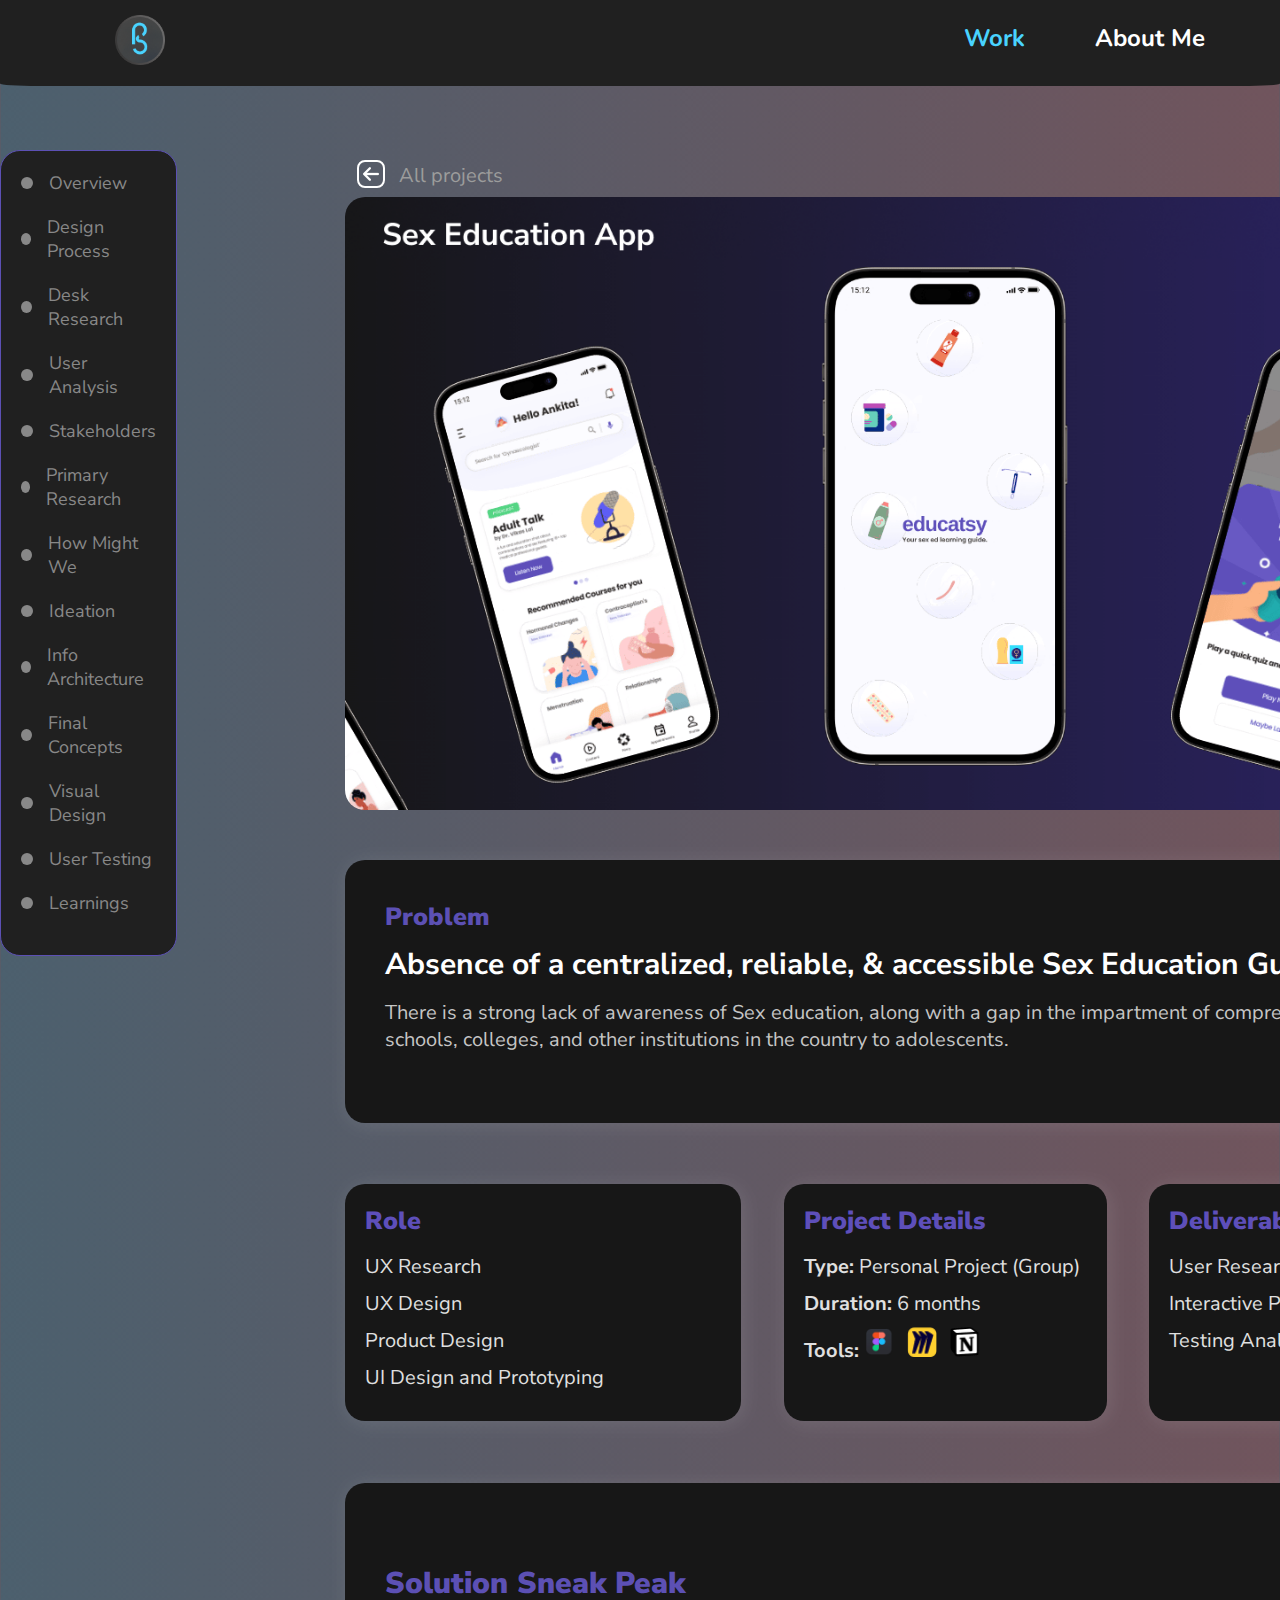
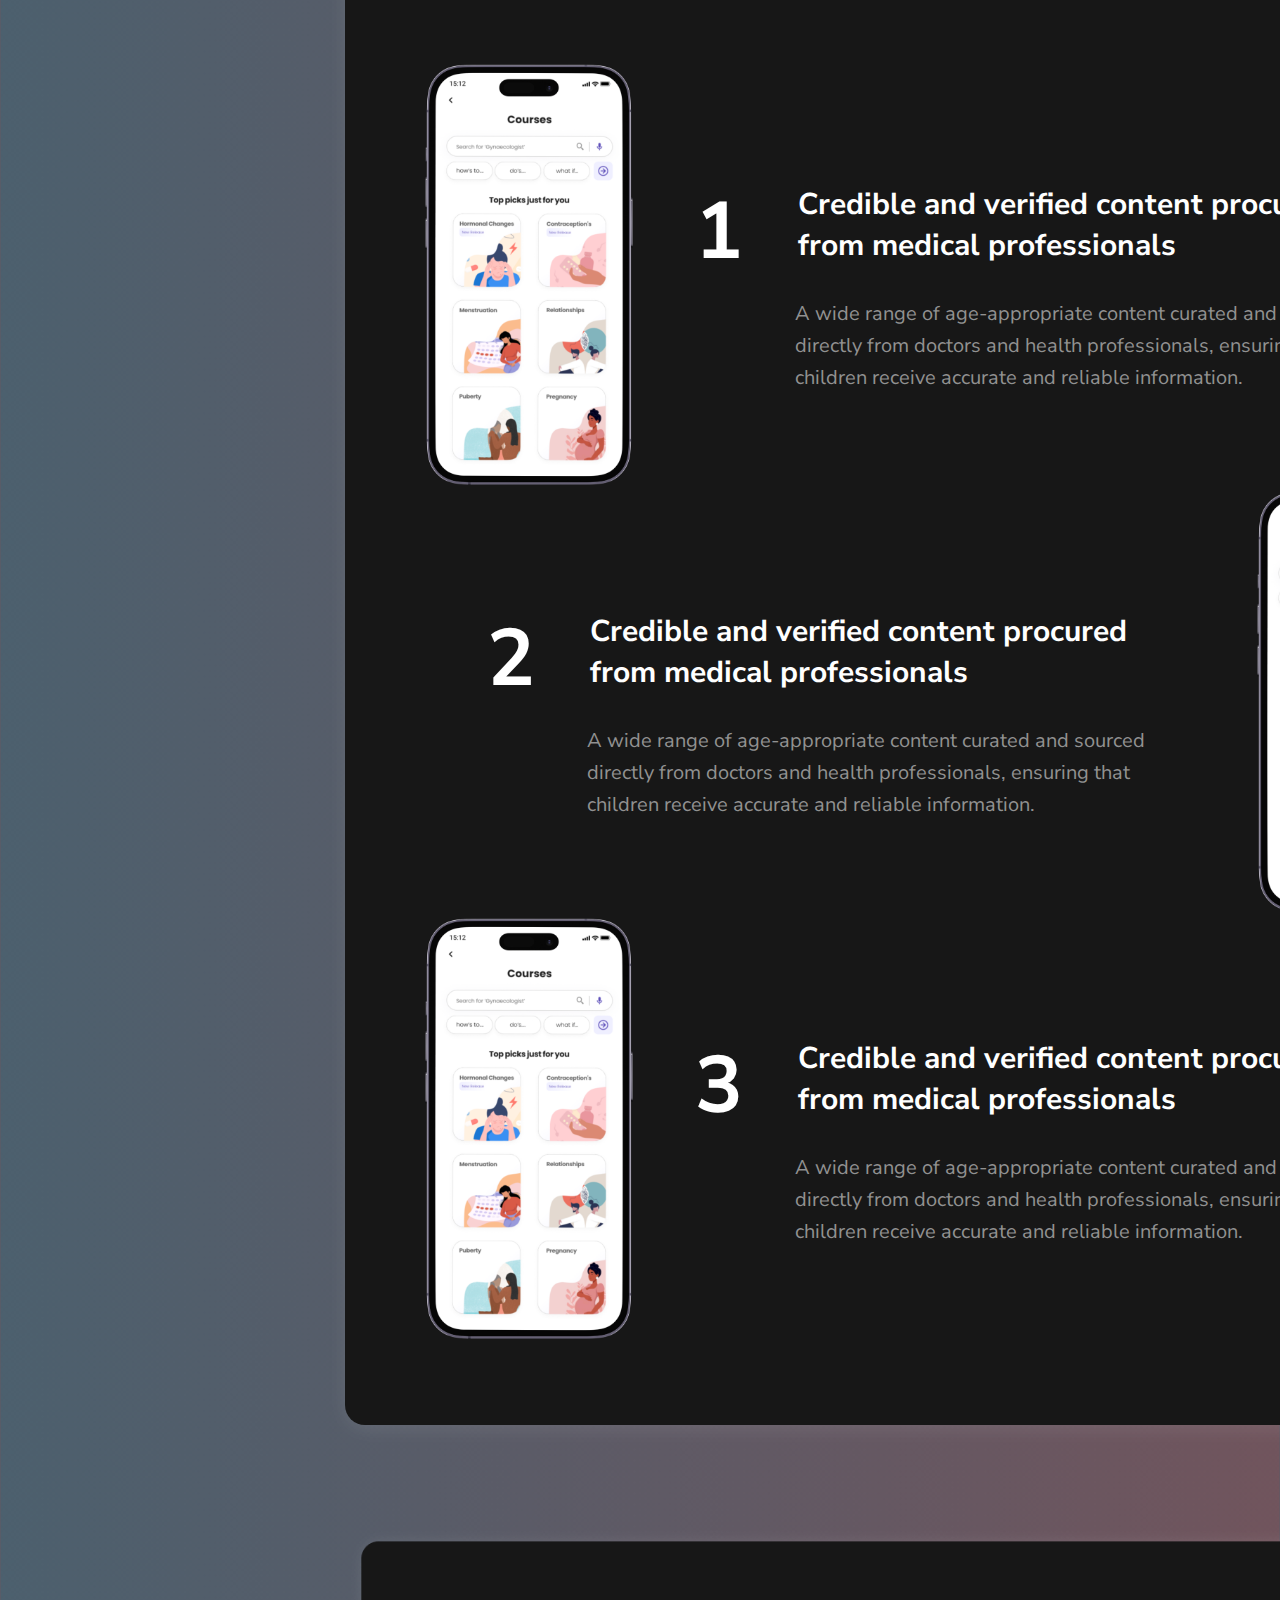
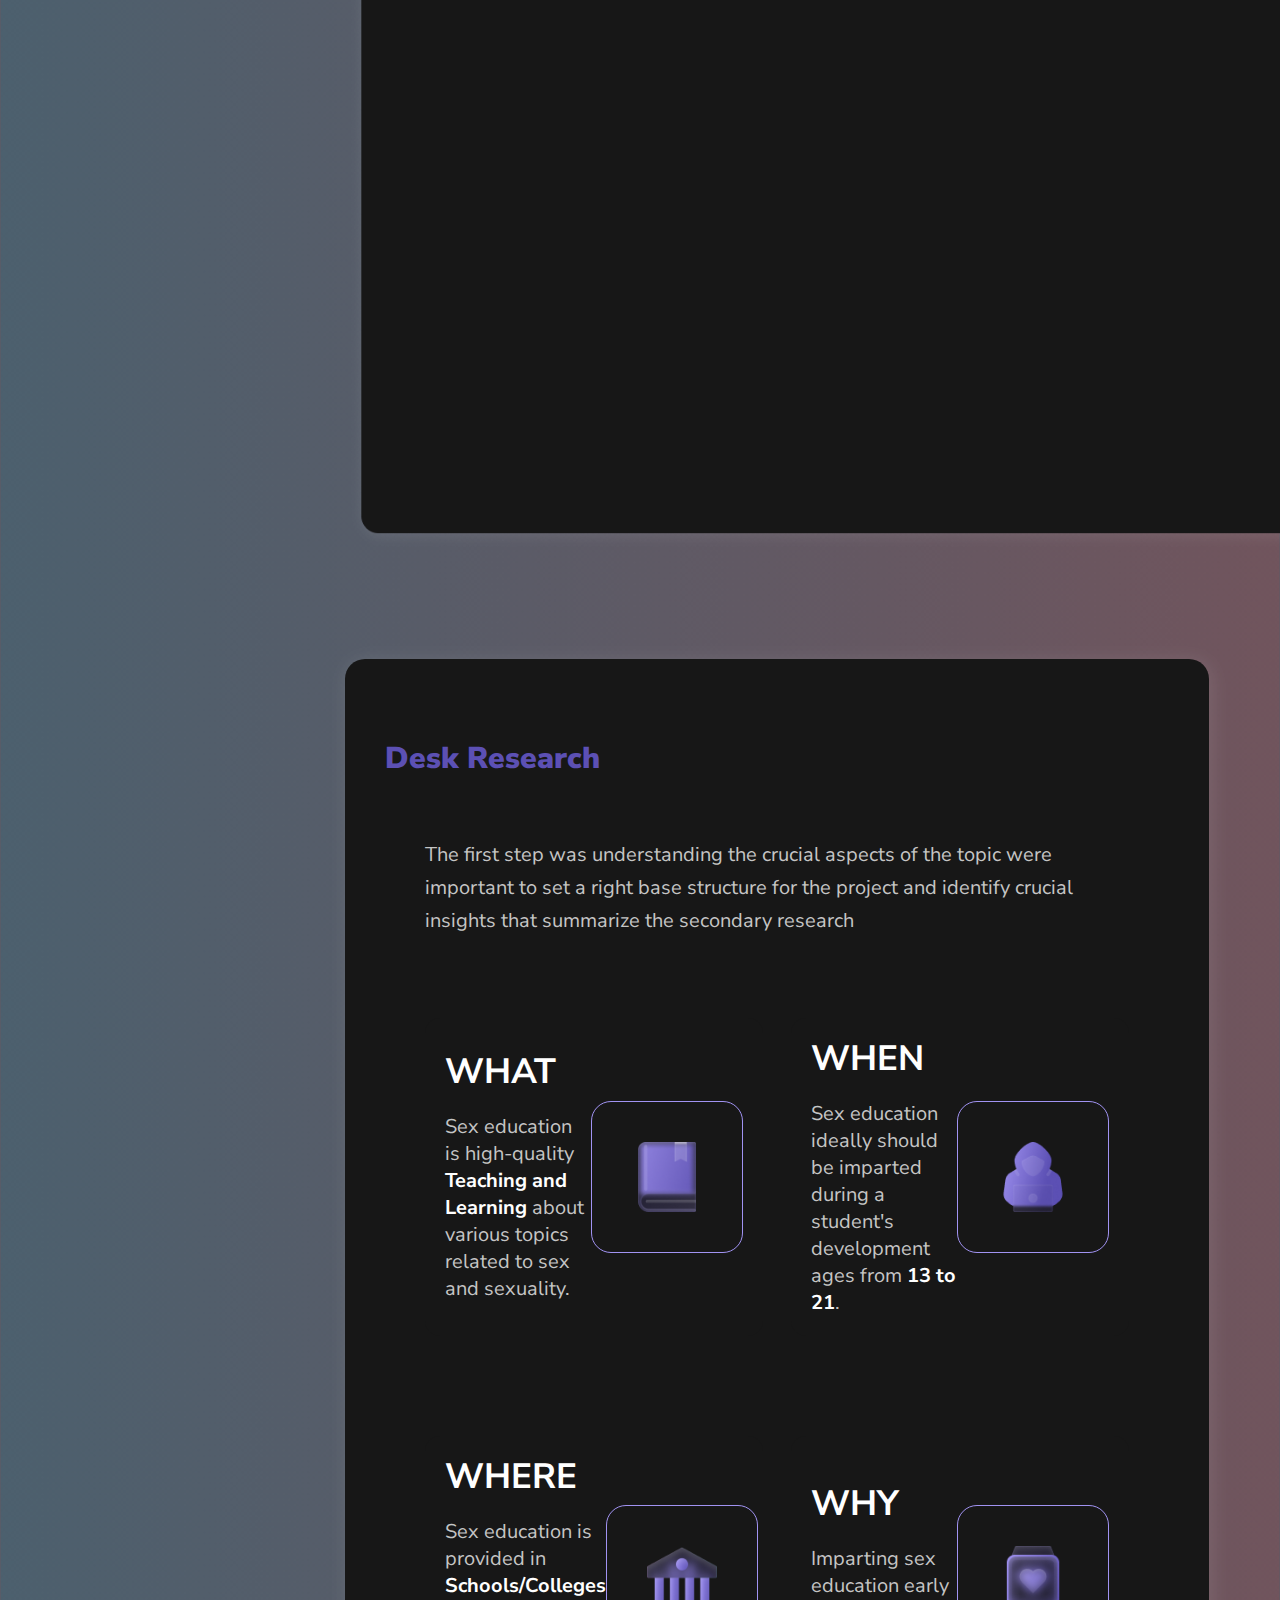
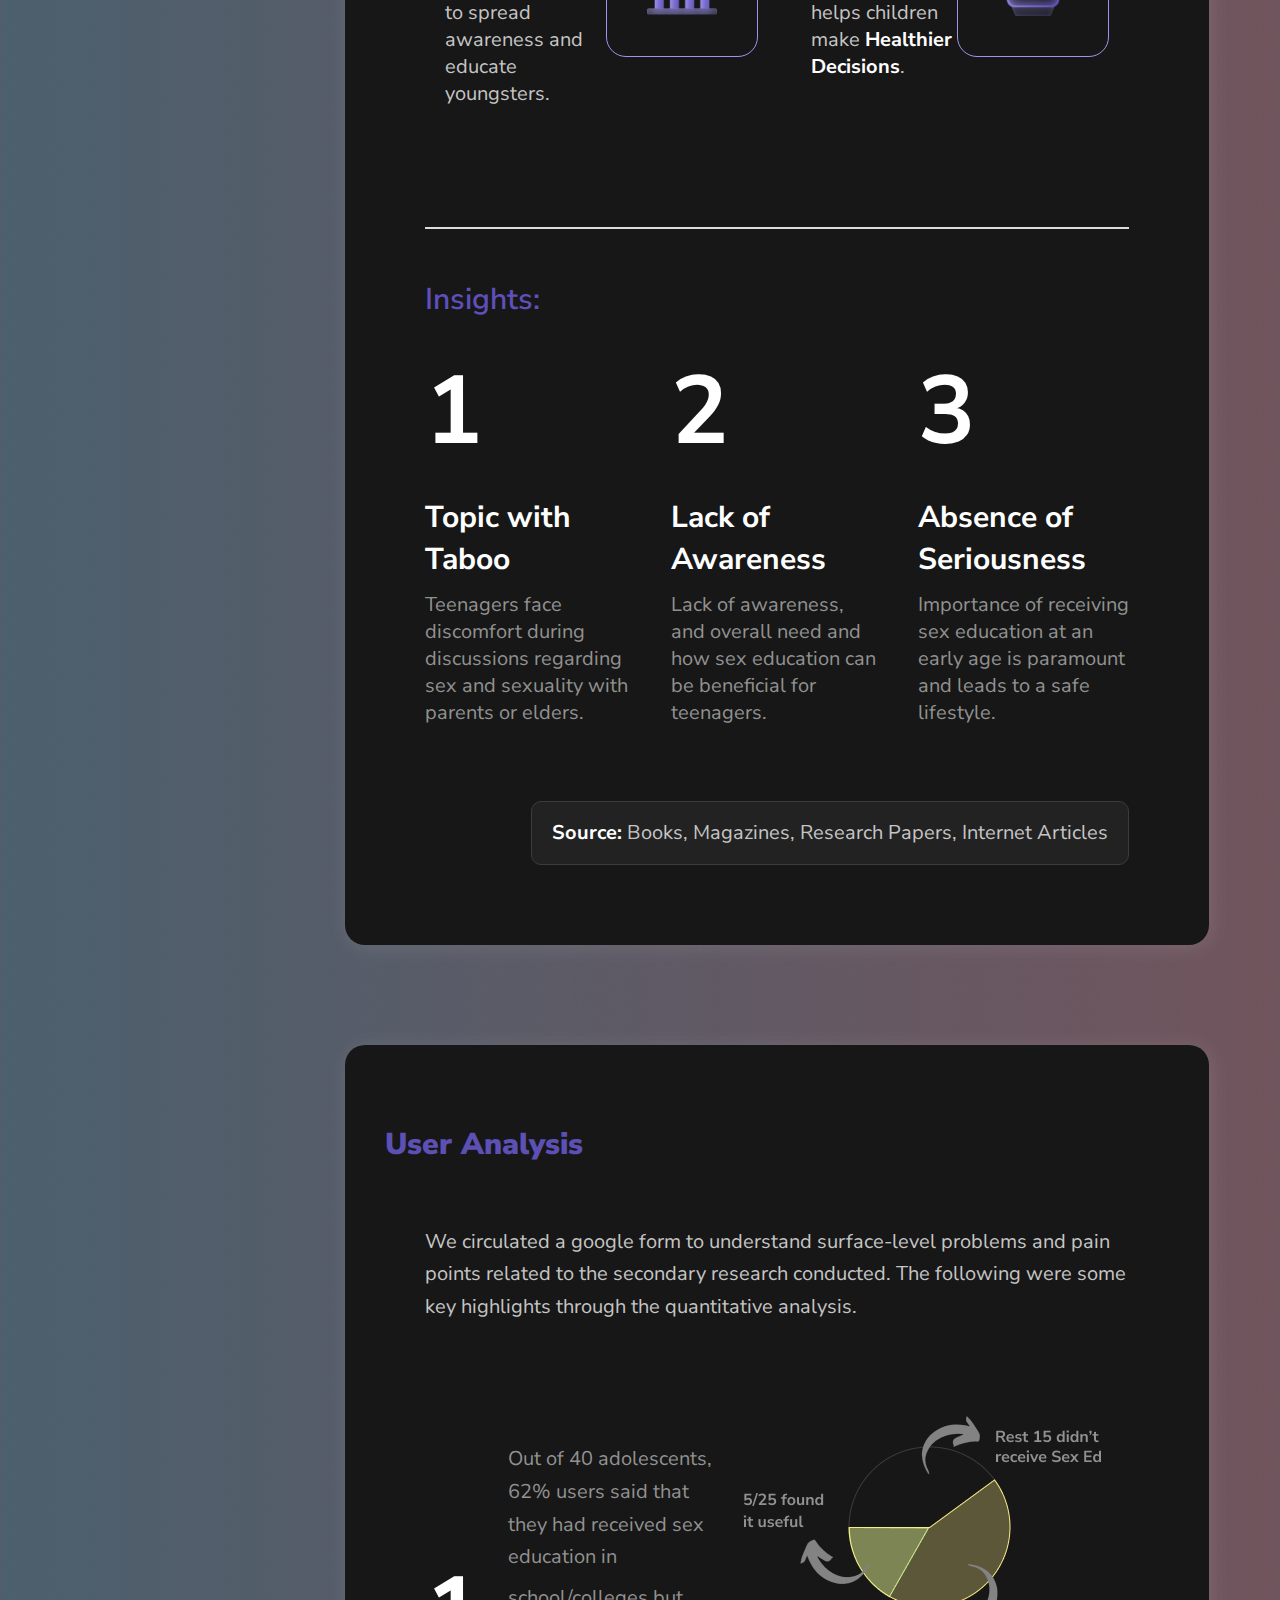
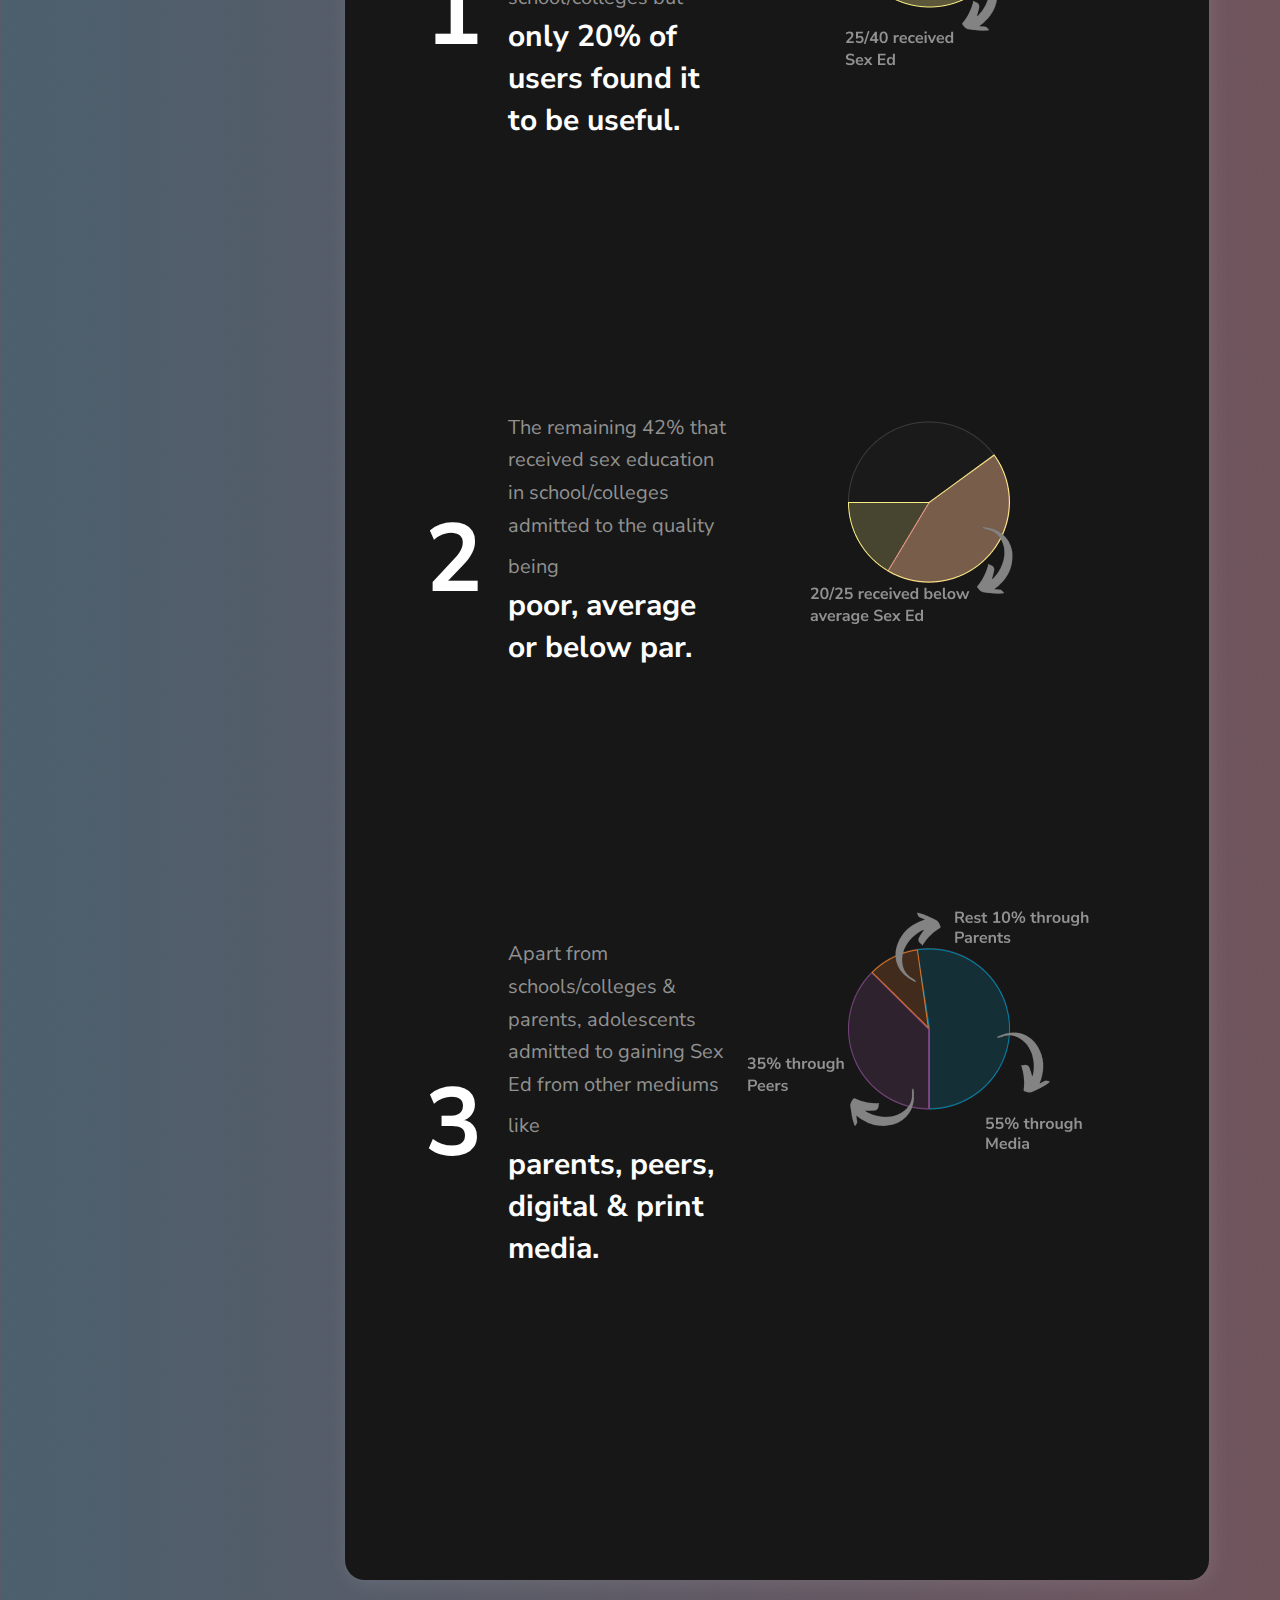
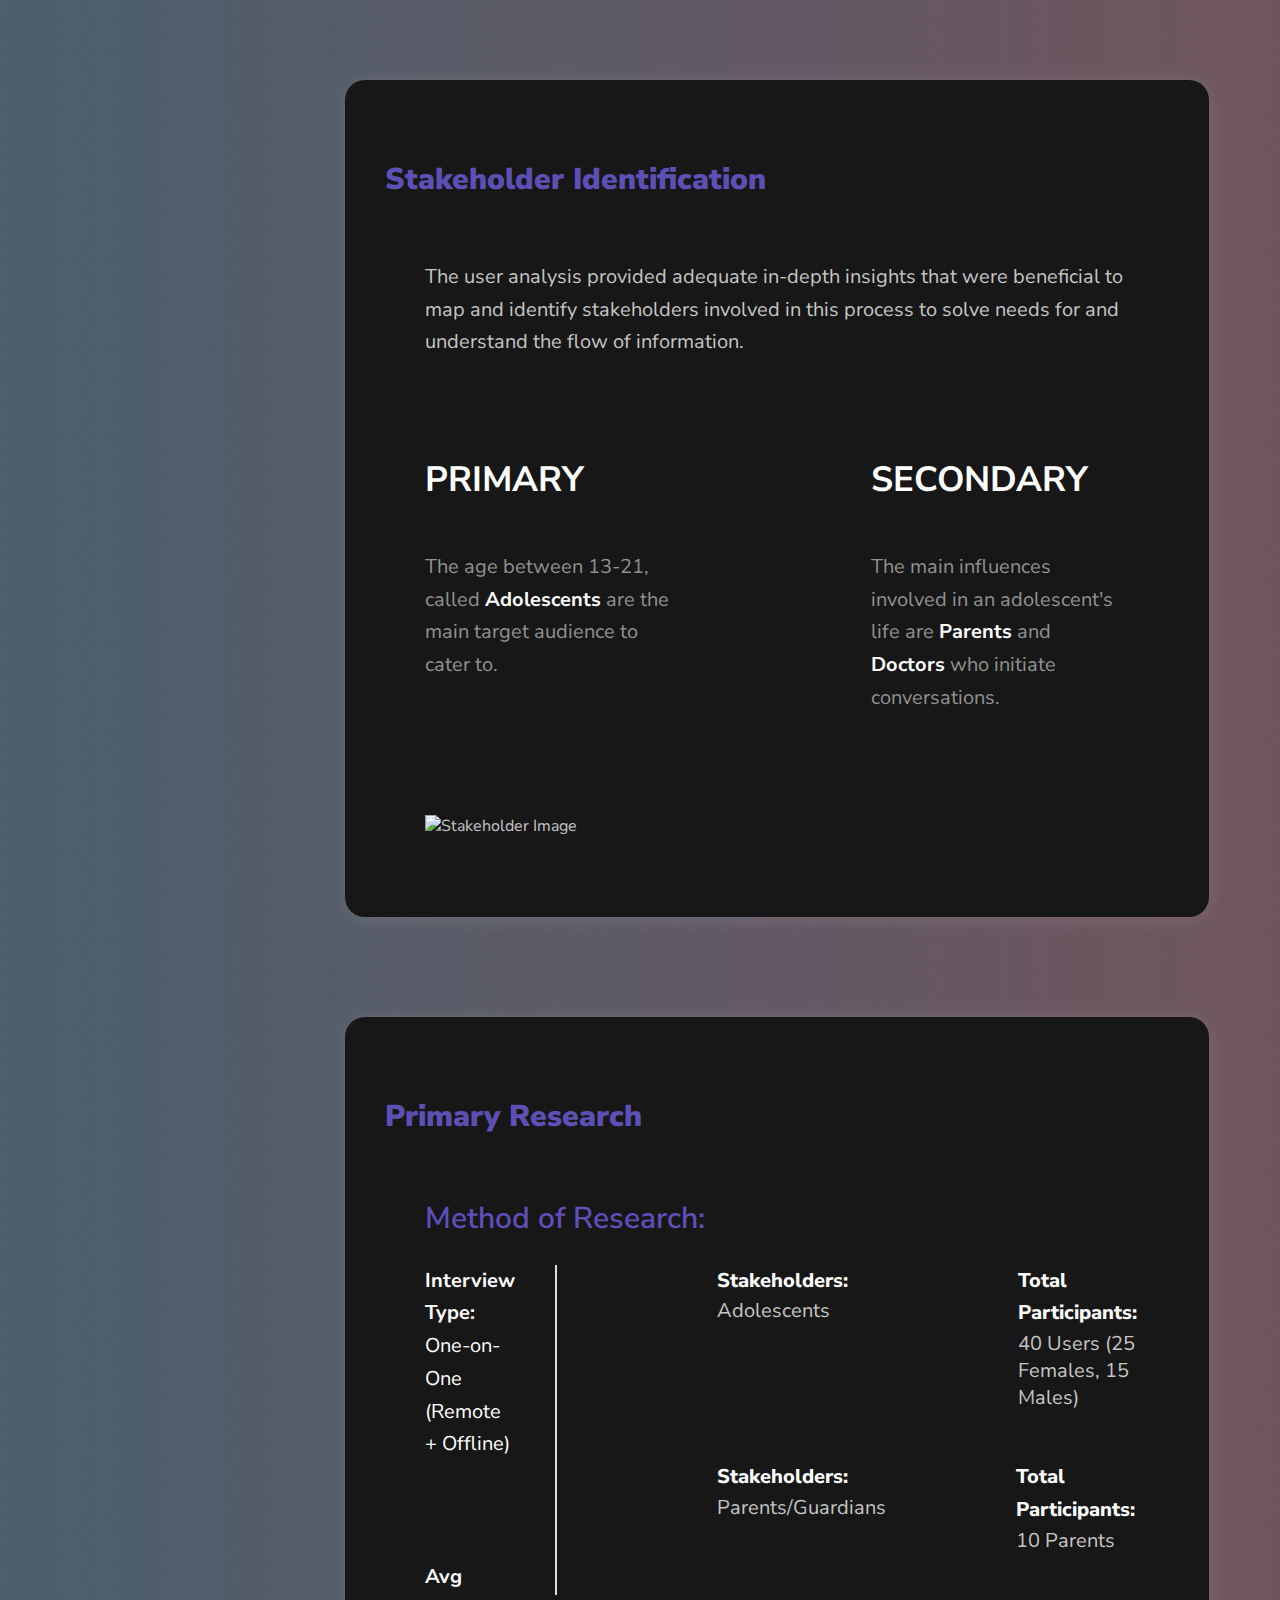
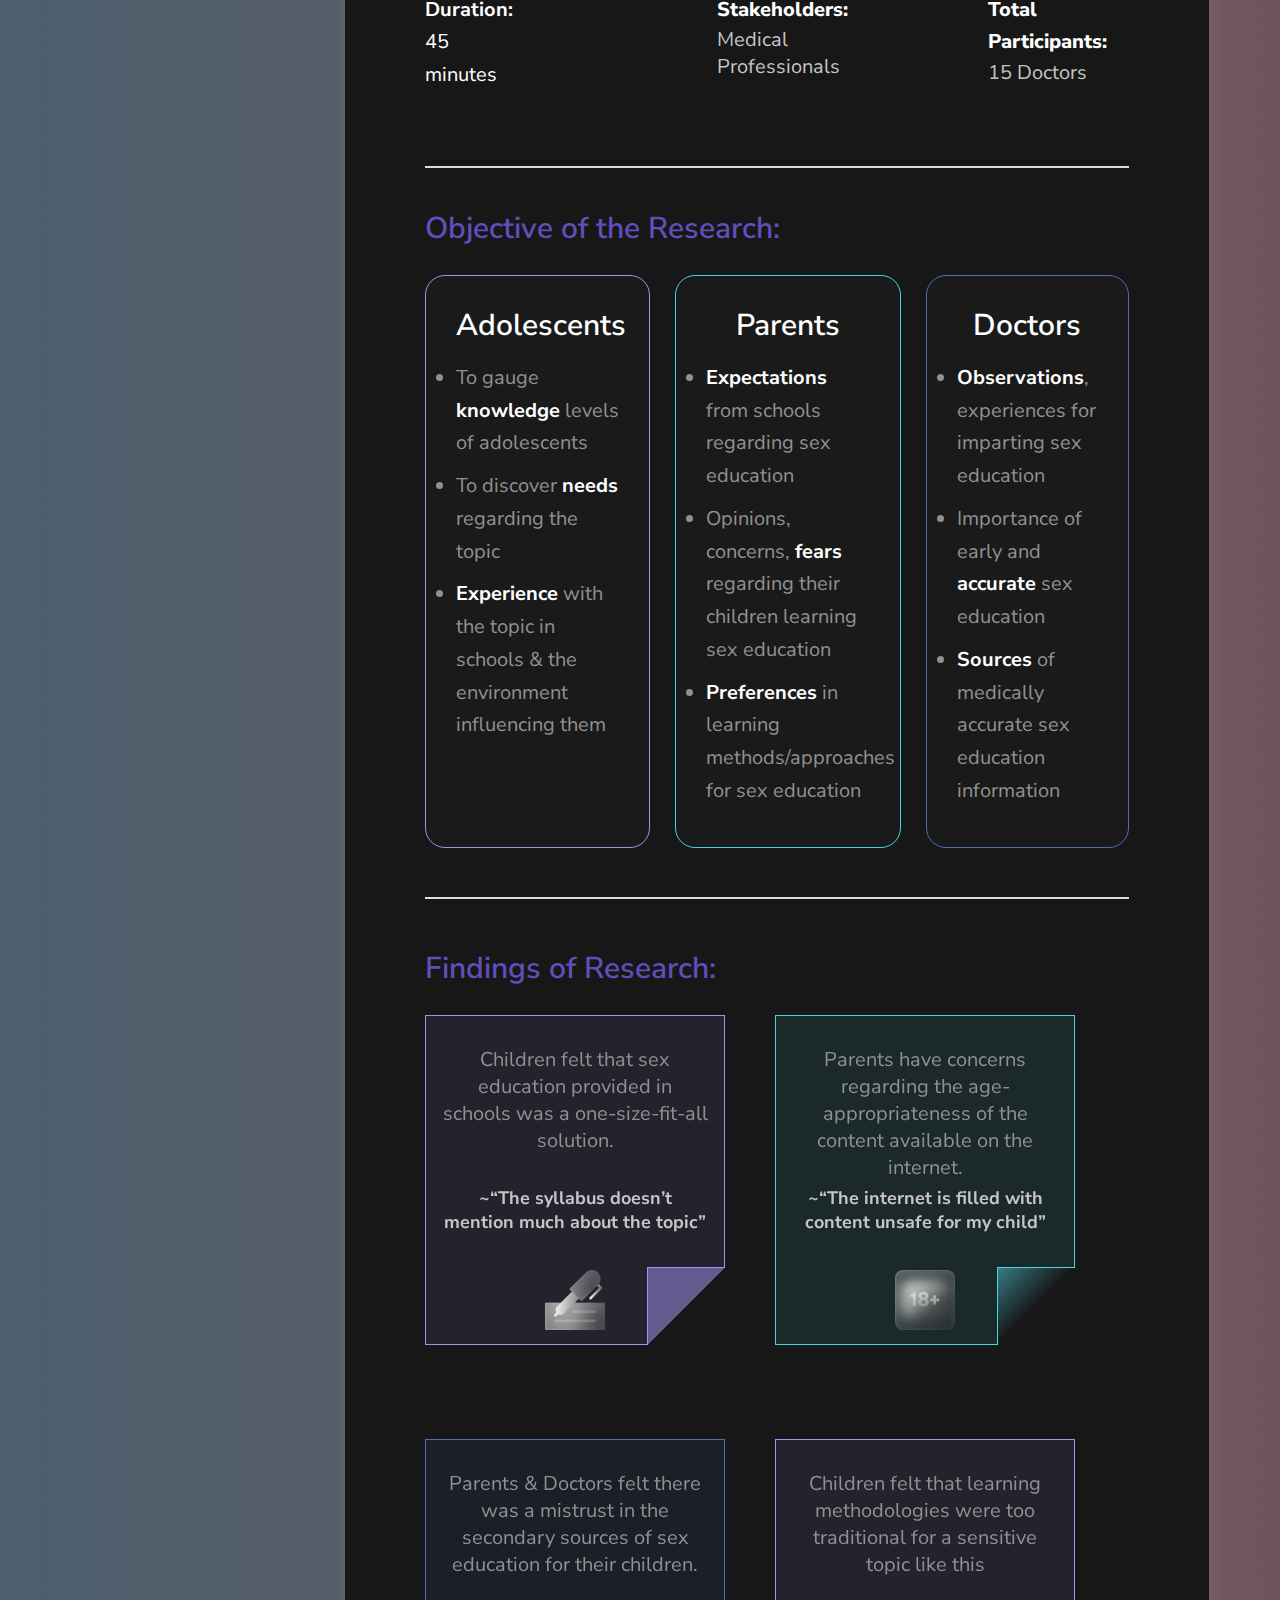
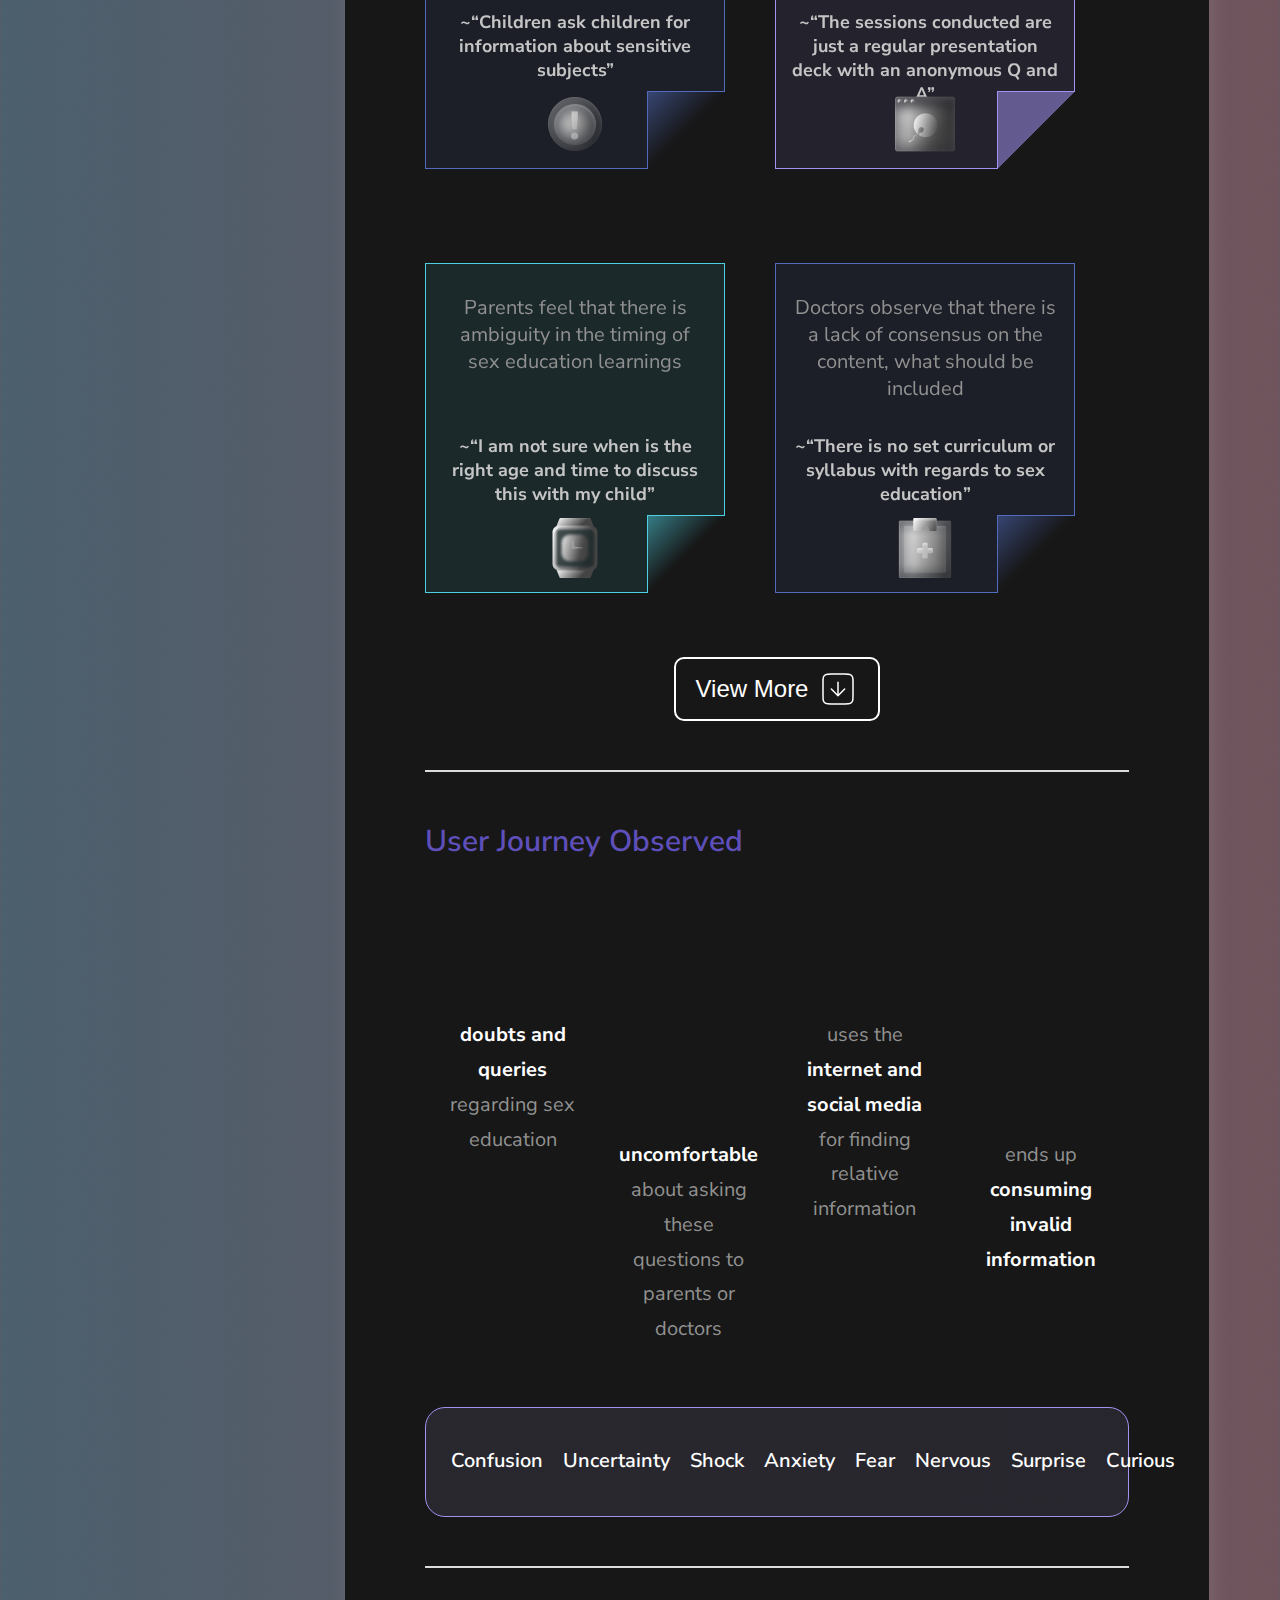
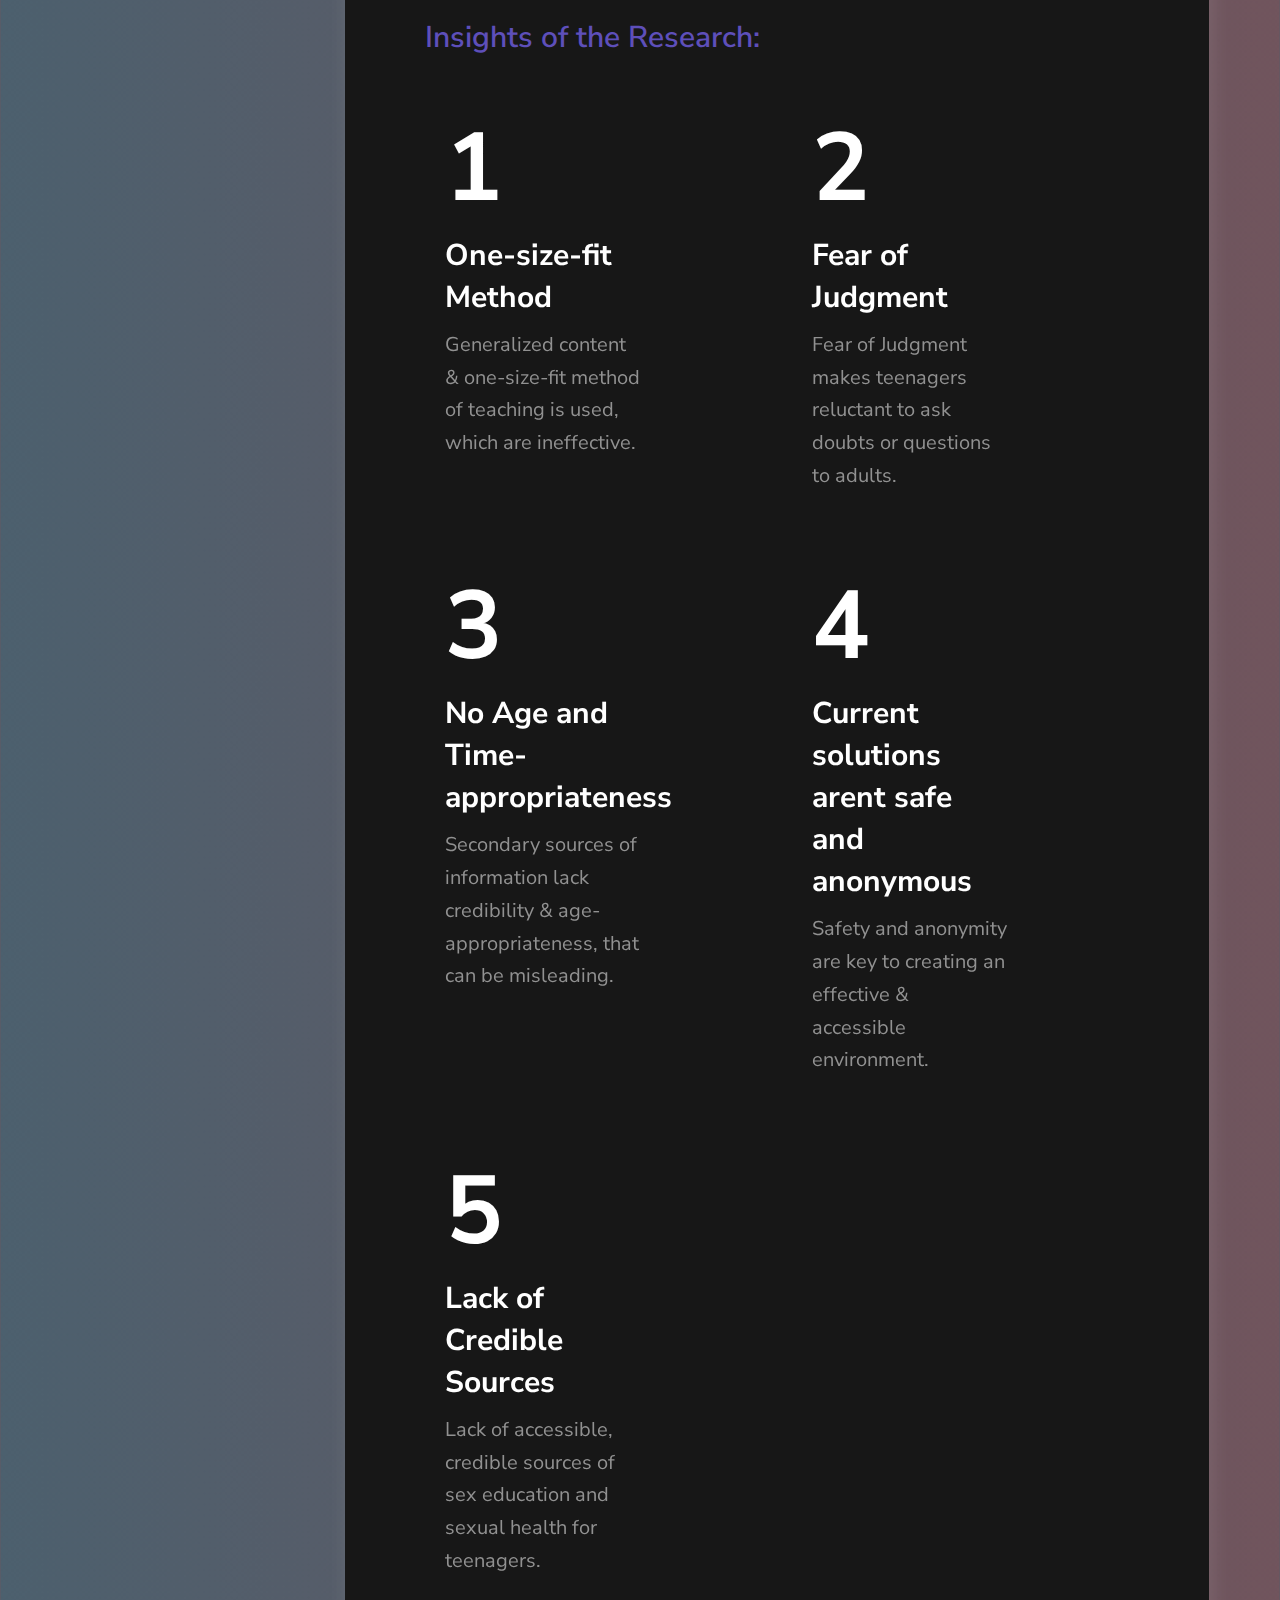
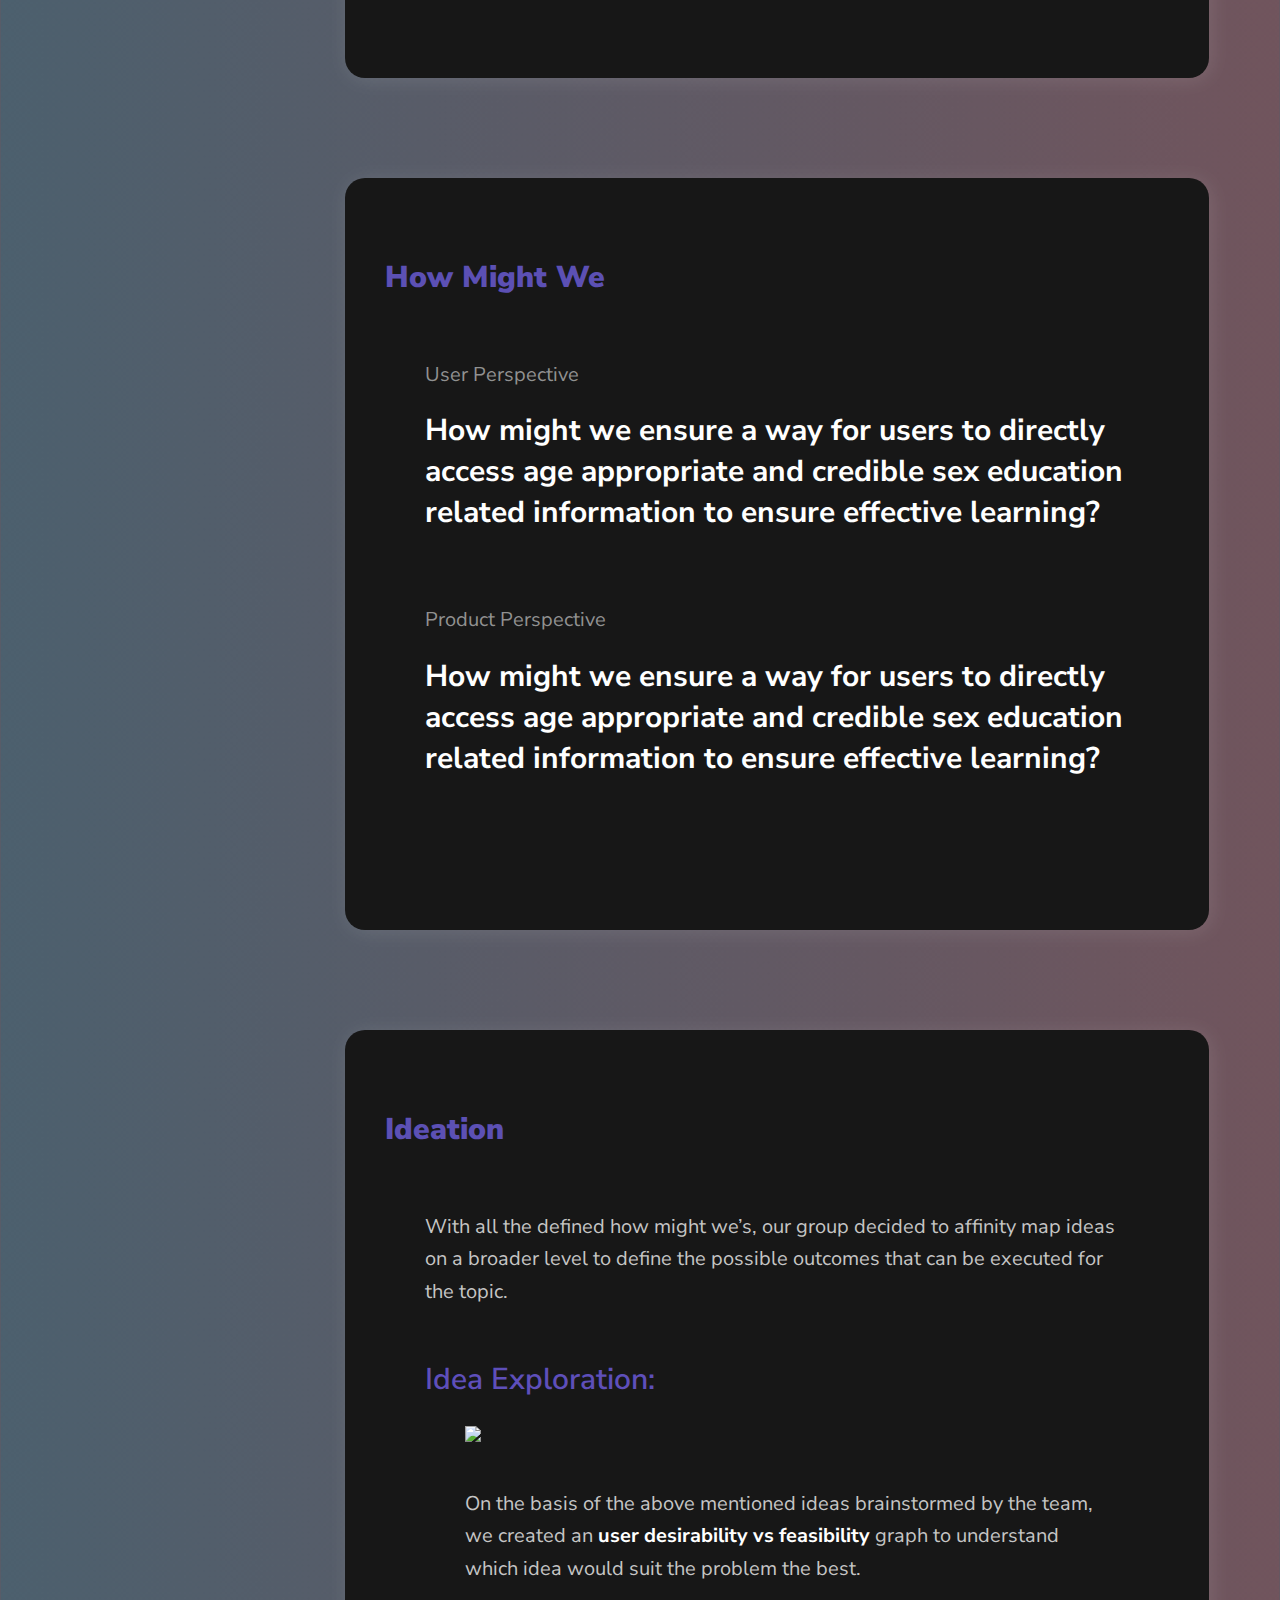
==== commit d817623c: "Case-study-1 minor changes and Case Study-2 Updated" ====
--- a/Case_Study_1/case_study_1.html
+++ b/Case_Study_1/case_study_1.html
@@ -15,7 +15,7 @@
             </div>
             <ul class="nav-links">
                 <li><a href="#work" class="work-active">Work</a></li>
-                <li><a href="#about">About Me</a></li>
+                <li><a href="../About/about.html">About Me</a></li>
             </ul>
         </nav>
     </header>
@@ -374,10 +374,11 @@
                   <blockquote>~“The syllabus doesn’t mention much about the topic”</blockquote>
                   
                 </div>
-                <div class="bottom-info-style">
+                
                   <img src="../Images/Case_Study_1/Findings-reseatch-icons/smart-contract_signature 2.png" alt="Italian Trulli">
-                  <div class="corner-border"></div>
-                </div>
+                  
+               
+                <div class="corner-border"></div>
                 
               </div>
               
@@ -387,10 +388,10 @@
                   <blockquote>~“The internet is filled with content unsafe for my child”</blockquote>
                   
                 </div>
-                <div class="bottom-info-style">
+                
                   <img src="../Images/Case_Study_1/Findings-reseatch-icons/Group 1636.png" alt="Italian Trulli">
                   <div class="corner-border"></div>
-                </div>
+                
                 
               </div>
               
@@ -400,10 +401,10 @@
                   <blockquote>~“Children ask children for information about sensitive subjects”</blockquote>
                   
                 </div>
-                <div class="bottom-info-style">
+               
                   <img src="../Images/Case_Study_1/Findings-reseatch-icons/mistrust.png" alt="Italian Trulli">
                   <div class="corner-border"></div>
-                </div>
+                
                 
               </div>
 
@@ -415,10 +416,10 @@
                   <blockquote>~“The sessions conducted are just a regular presentation deck with an anonymous Q and A”</blockquote>
                   
                 </div>
-                <div class="bottom-info-style">
+                
                   <img src="../Images/Case_Study_1/Findings-reseatch-icons/license-key 3.png" alt="Italian Trulli">
                   <div class="corner-border"></div>
-                </div>
+              
                 
               </div>
 
@@ -428,10 +429,10 @@
                   <blockquote>~“I am not sure when is the right age and time to discuss this with my child”</blockquote>
                   
                 </div>
-                <div class="bottom-info-style">
+               
                   <img src="../Images/Case_Study_1/Findings-reseatch-icons/smart-watch.png" alt="Italian Trulli">
                   <div class="corner-border"></div>
-                </div>
+               
                 
               </div>
 
@@ -441,10 +442,10 @@
                   <blockquote>~“There is no set curriculum or syllabus with regards to sex education”</blockquote>
                   
                 </div>
-                <div class="bottom-info-style">
+               
                   <img src="../Images/Case_Study_1/Findings-reseatch-icons/clipboard.png" alt="Italian Trulli">
                   <div class="corner-border"></div>
-                </div>
+               
                 
               </div>
 
@@ -454,10 +455,10 @@
                   <blockquote>~“I am curious but ashamed to ask doubts during seminars”</blockquote>
                   
                 </div>
-                <div class="bottom-info-style">
+                
                   <img src="../Images/Case_Study_1/Findings-reseatch-icons/microscope.png" alt="Italian Trulli">
                   <div class="corner-border"></div>
-                </div>
+               
                 
               </div>
 
@@ -467,10 +468,10 @@
                   <blockquote>~”The subject is a very sensitive and delicate”</blockquote>
                   
                 </div>
-                <div class="bottom-info-style">
+               
                   <img src="../Images/Case_Study_1/Findings-reseatch-icons/glassy-icon_lotus.png" alt="Italian Trulli">
                   <div class="corner-border"></div>
-                </div>
+               
                 
               </div>
 
@@ -480,10 +481,10 @@
                   <blockquote>~”There aren’t a lot of credible sources to refer to”</blockquote>
                   
                 </div>
-                <div class="bottom-info-style">
+                
                   <img src="../Images/Case_Study_1/Findings-reseatch-icons/bookmarks-saved.png" alt="Italian Trulli">
                   <div class="corner-border"></div>
-                </div>
+               
                 
               </div>
 
@@ -493,11 +494,10 @@
                   <blockquote>~”I’d rather ask the internet over people. They might judge me”</blockquote>
                   
                 </div>
-                <div class="bottom-info-style">
-                  <img src="../Images/Case_Study_1/Findings-reseatch-icons/wireless.png" alt="Italian Trulli">
+                
+                  <img src="../Images/Case_Study_1/Findings-reseatch-icons/wireless.png"  alt="Italian Trulli">
                   <div class="corner-border">
                     
-                  </div>
                 </div>
                 
               </div>
@@ -508,10 +508,10 @@
                   <blockquote>~”I am not sure what I am supposed to say to my child”</blockquote>
                   
                 </div>
-                <div class="bottom-info-style">
+            
                   <img src="../Images/Case_Study_1/Findings-reseatch-icons/community-speaker.png" alt="Italian Trulli">
                   <div class="corner-border"></div>
-                </div>
+             
                 
               </div>
             </div>
@@ -519,9 +519,9 @@
               <path d="M13.3333 20L20 26.6667M20 26.6667L26.6667 20M20 26.6667V13.3333M13 35H27C29.8003 35 31.2004 35 32.27 34.455C33.2108 33.9757 33.9757 33.2108 34.455 32.27C35 31.2004 35 29.8003 35 27V13C35 10.1997 35 8.79961 34.455 7.73005C33.9757 6.78924 33.2108 6.02433 32.27 5.54497C31.2004 5 29.8003 5 27 5H13C10.1997 5 8.79961 5 7.73005 5.54497C6.78924 6.02433 6.02433 6.78924 5.54497 7.73005C5 8.79961 5 10.1997 5 13V27C5 29.8003 5 31.2004 5.54497 32.27C6.02433 33.2108 6.78924 33.9757 7.73005 34.455C8.79961 35 10.1997 35 13 35Z" stroke="white" stroke-width="1.5" stroke-linecap="round" stroke-linejoin="round"/>
               </svg></button>
               
-              <!-- <button class="hide-button"><span>Hide</span> <svg id="view-more-icon" width="40" height="40" viewBox="0 0 40 40" fill="none" xmlns="http://www.w3.org/2000/svg">
+              <button class="hide-button"><span>Hide</span><svg id="view-more-icon" width="40" height="40" viewBox="0 0 40 40" fill="none" xmlns="http://www.w3.org/2000/svg">
                 <path d="M13.3333 20L20 26.6667M20 26.6667L26.6667 20M20 26.6667V13.3333M13 35H27C29.8003 35 31.2004 35 32.27 34.455C33.2108 33.9757 33.9757 33.2108 34.455 32.27C35 31.2004 35 29.8003 35 27V13C35 10.1997 35 8.79961 34.455 7.73005C33.9757 6.78924 33.2108 6.02433 32.27 5.54497C31.2004 5 29.8003 5 27 5H13C10.1997 5 8.79961 5 7.73005 5.54497C6.78924 6.02433 6.02433 6.78924 5.54497 7.73005C5 8.79961 5 10.1997 5 13V27C5 29.8003 5 31.2004 5.54497 32.27C6.02433 33.2108 6.78924 33.9757 7.73005 34.455C8.79961 35 10.1997 35 13 35Z" stroke="white" stroke-width="1.5" stroke-linecap="round" stroke-linejoin="round"/>
-                </svg></button> -->
+                </svg> </button>
           </div>
 
 
--- a/Case_Study_1/style.css
+++ b/Case_Study_1/style.css
@@ -892,17 +892,15 @@
 .findings-of-research .cards-container {
   display: flex;
   flex-wrap: wrap;
-  justify-content: space-between;
+  gap: 50px;
 }
 
 .findings-of-research .cards-container .card {
   position: relative;
-  width: 30%;
-  height: 342px;
-  min-height: max-content;
-
-  margin-bottom: 40px;
-  padding: 34px 16px 14px;
+  width: 300px;
+  height: 330px;
+  padding: 30px 16px 0px 16px;
+  margin-bottom: 44px;
   text-align: center;
   box-sizing: border-box;
 }
@@ -920,7 +918,7 @@
 }
 .findings-of-research .cards-container .card .corner-border {
   position: absolute;
-  bottom: 1;
+  bottom: -1px;
   right: -1px;
   width: 78px;
   height: 78px;
@@ -929,7 +927,11 @@
 .findings-of-research .cards-container .card.card-1 .corner-border {
   border-top: 1px solid #a193f2;
   border-left: 1px solid #a193f2;
-  background: linear-gradient(135deg, rgba(161, 147, 242, 0.5), #171717 50%);
+  background: linear-gradient(
+    135deg,
+    rgba(161, 147, 242, 0.5) 50%,
+    #171717 50%
+  );
 }
 .findings-of-research .cards-container .card.card-2 .corner-border {
   border-top: 1px solid #4dd0e1;
@@ -945,20 +947,13 @@
 .findings-of-research p {
   height: 140px;
   color: #919191;
-  font-size: 22px;
+  font-size: 20px;
 }
 .findings-of-research blockquote {
   font-size: 18px;
   font-weight: bold;
-  margin-top: 20px;
-  margin-bottom: 40px;
-}
-.findings-of-research .bottom-info-style {
-  display: flex;
-  justify-content: center;
-  align-items: center;
-  height: 40px;
-  margin-bottom: 14px;
+  margin-bottom: 4px;
+  height: 80px;
 }
 
 .show-more-button {
@@ -974,7 +969,7 @@
   color: white;
   border-radius: 10px;
 }
-/* .hide-button {
+.hide-button {
   display: none;
   align-items: center;
   gap: 10px;
@@ -986,11 +981,17 @@
   border: 2px solid white;
   color: white;
   border-radius: 10px;
-} */
+}
 .show-more-button svg {
   width: 40px;
   height: 40px;
   stroke: white; /* Explicitly sets the color */
+}
+.hide-button svg {
+  width: 40px;
+  height: 40px;
+  stroke: white; /* Explicitly sets the color */
+  rotate: -180deg;
 }
 .findings-of-research .cards-container .card:nth-child(-n + 6) {
   display: block; /* Show only the first 6 cards initially */
@@ -1015,6 +1016,9 @@
 .step {
   width: 20%;
   text-align: center;
+  display: flex;
+  flex-direction: column;
+  align-items: center;
 }
 
 .step p {
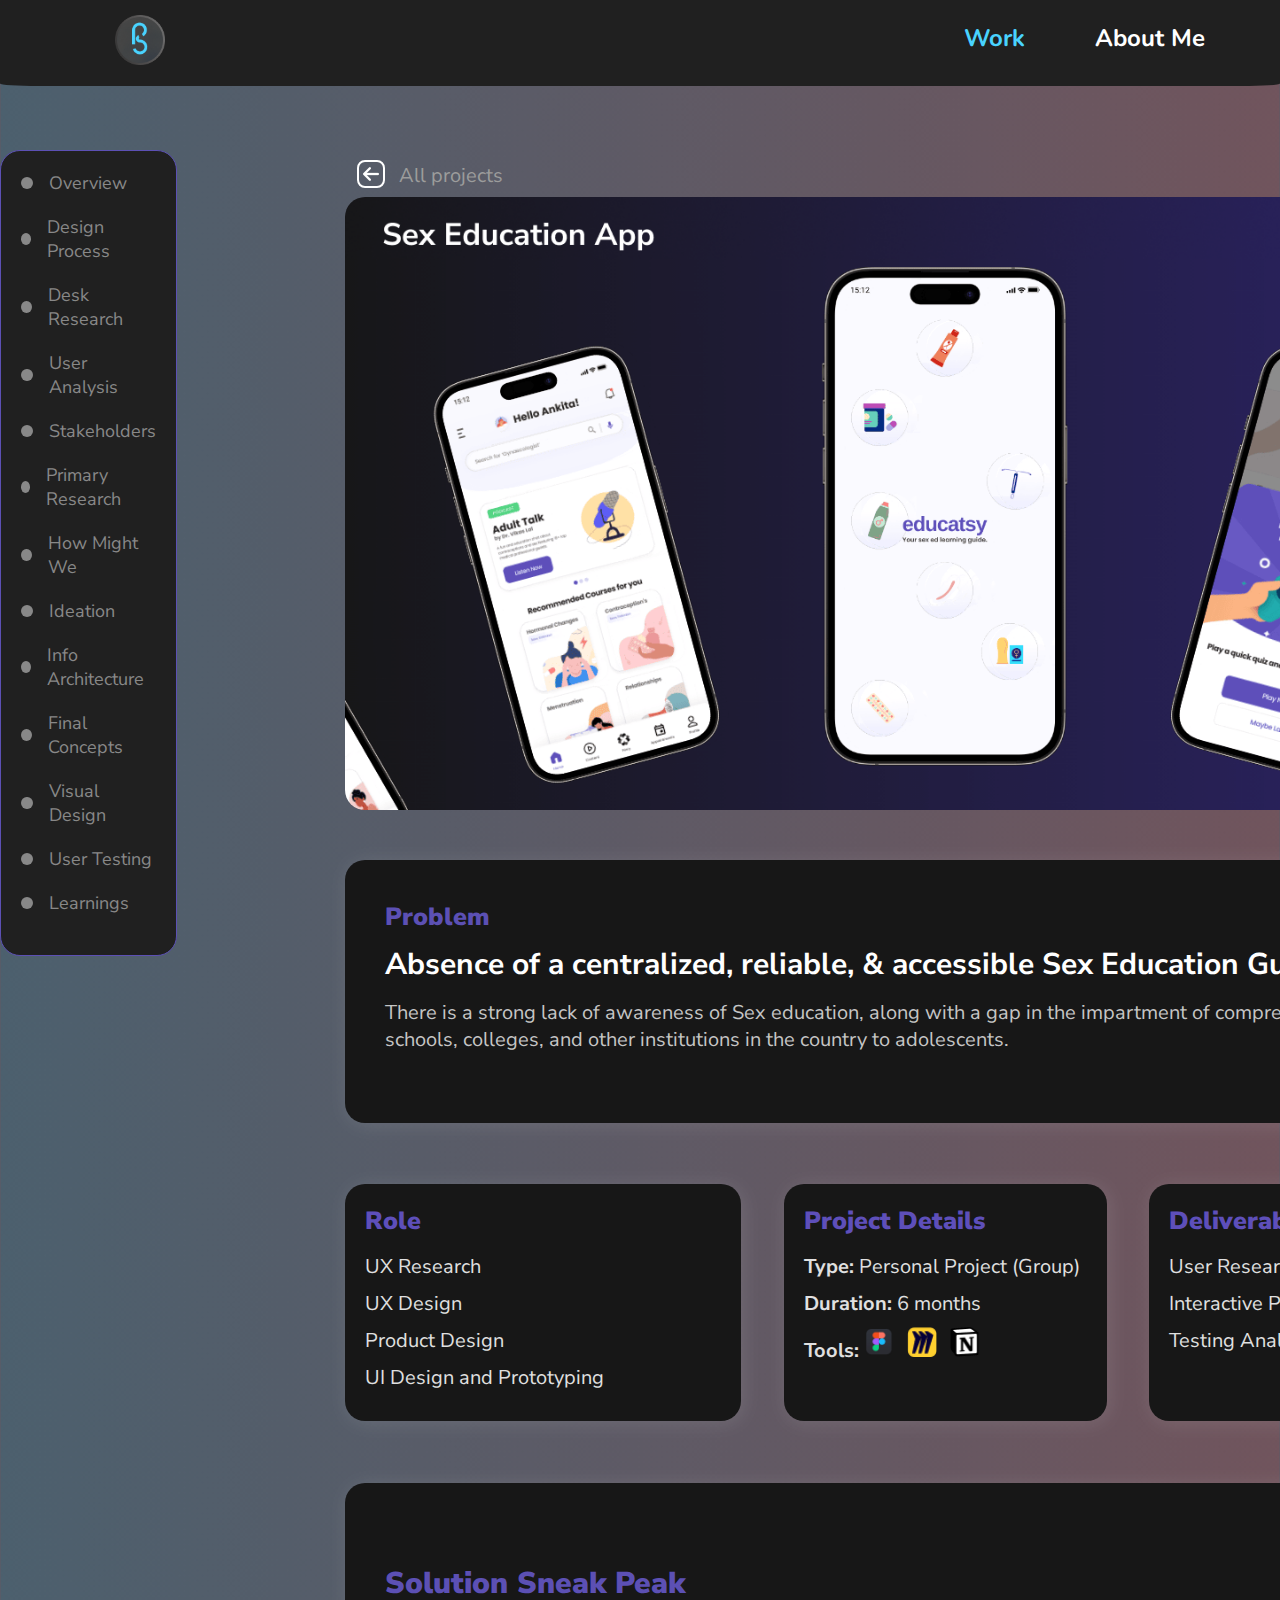
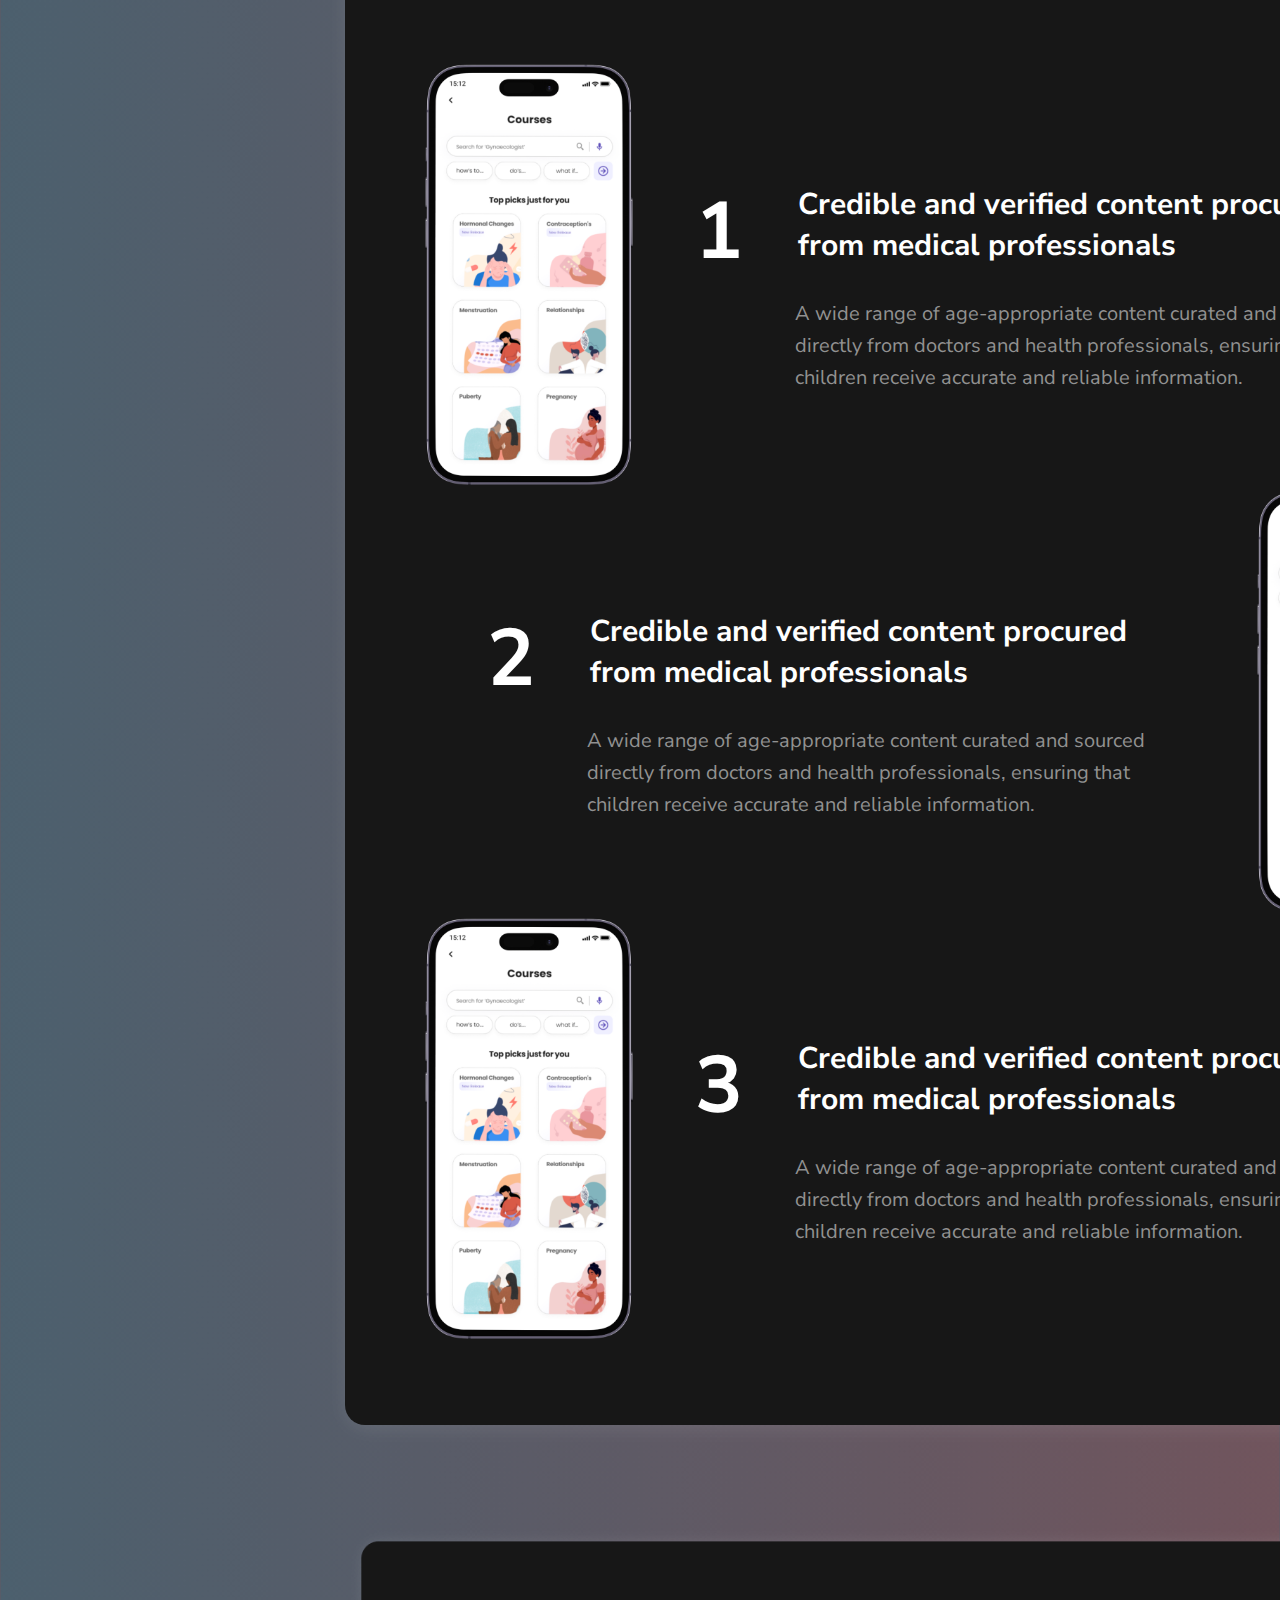
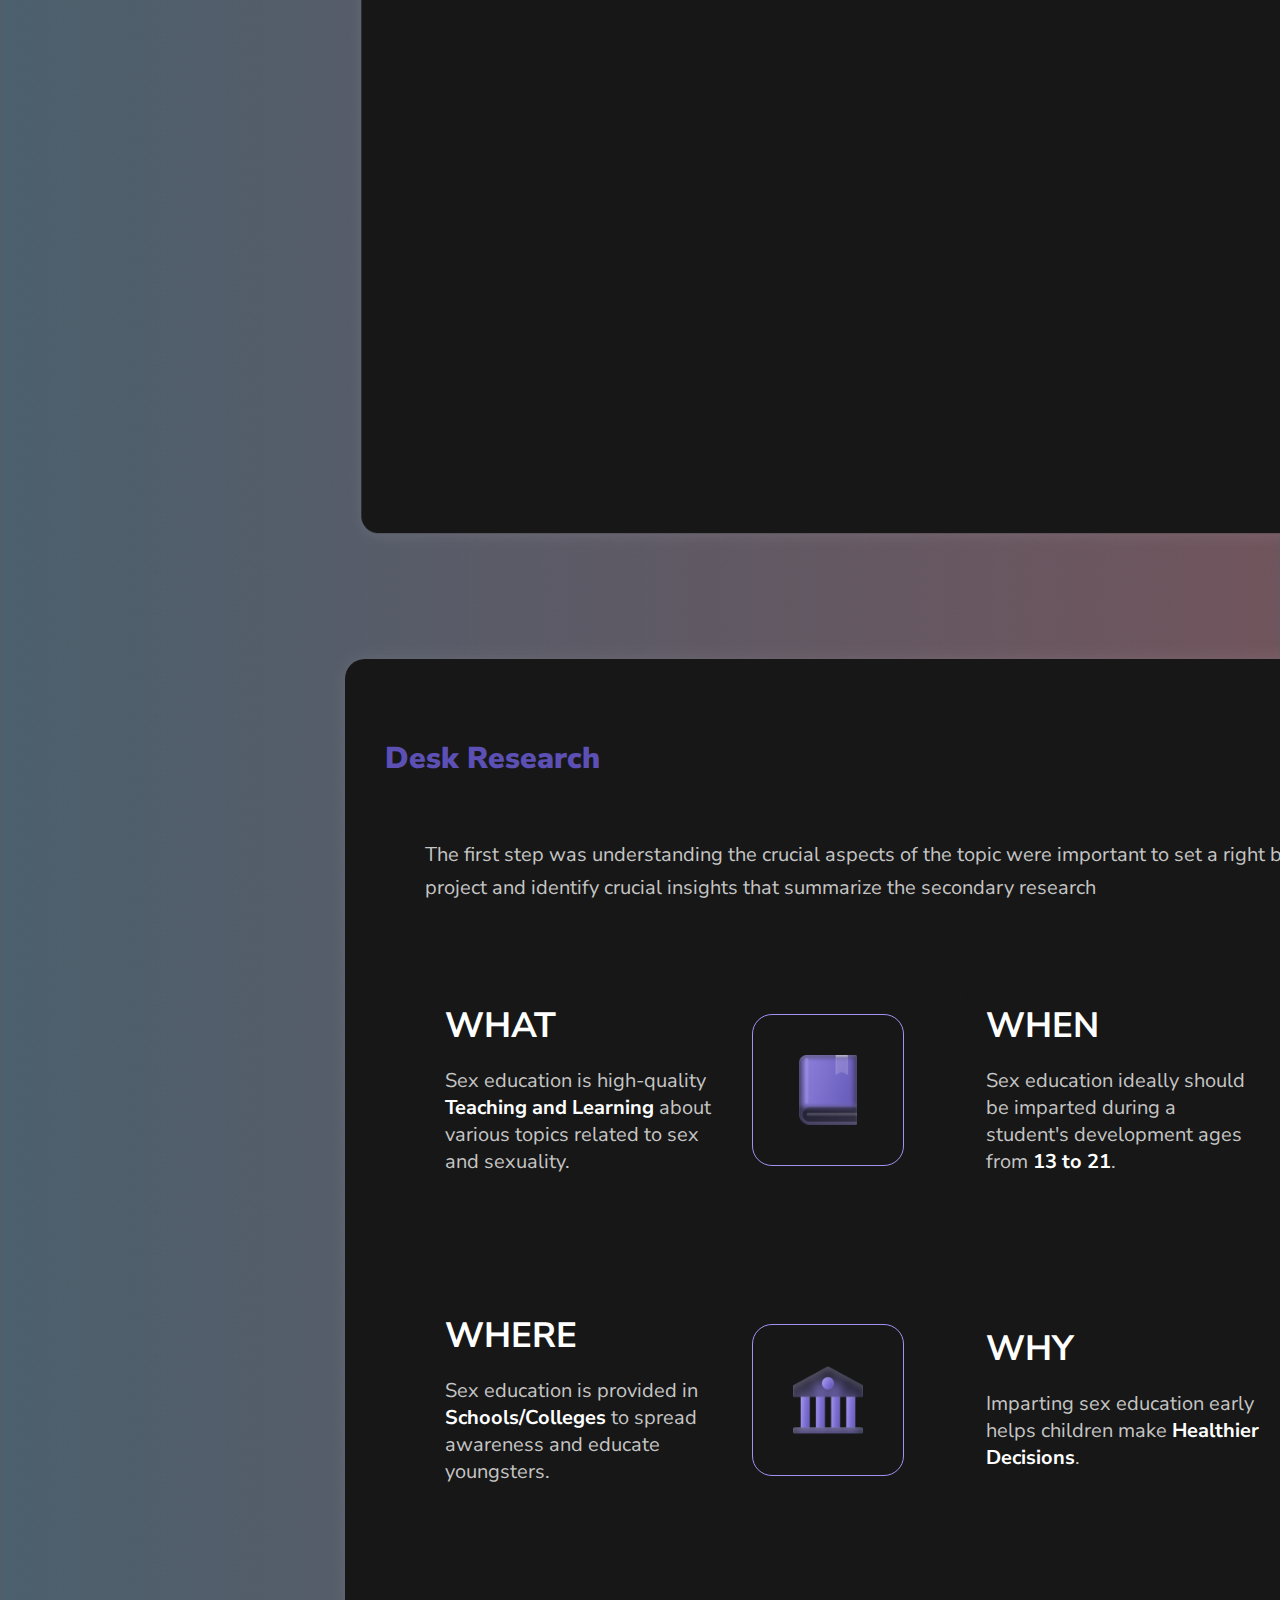
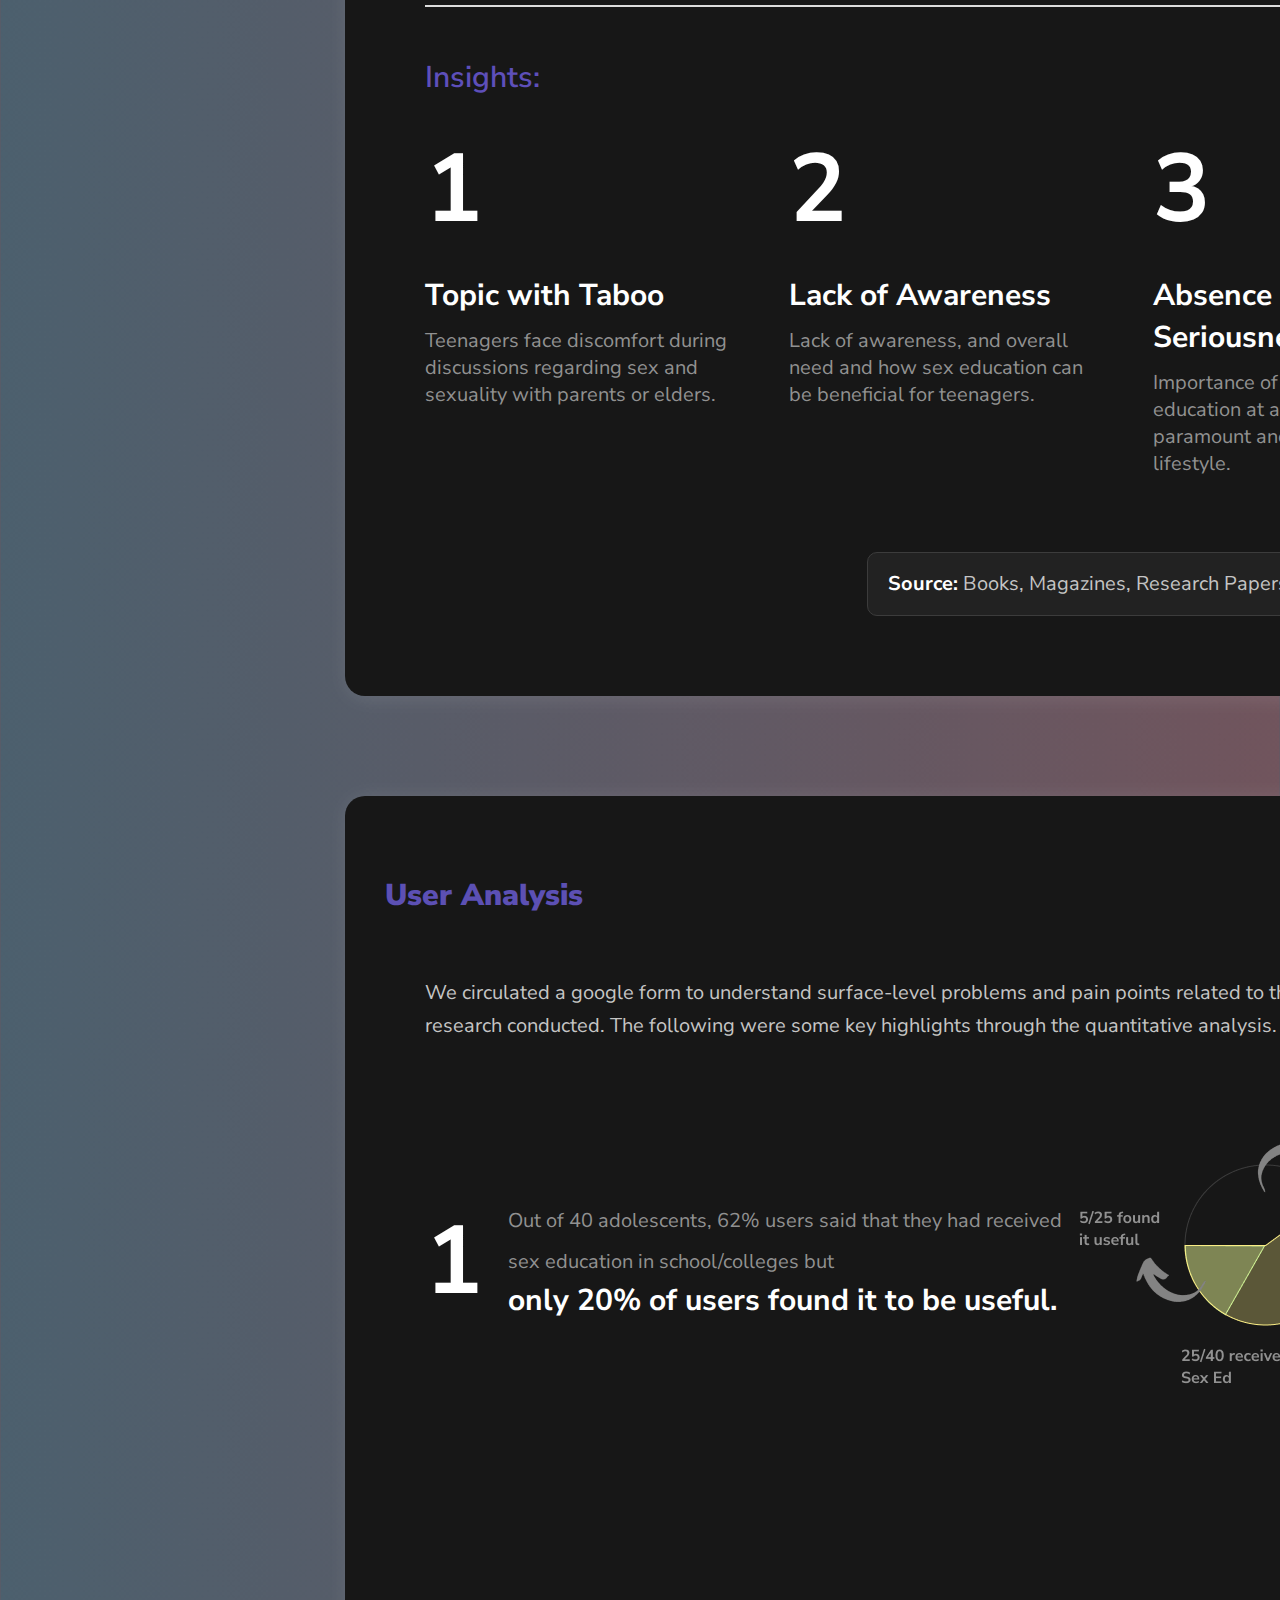
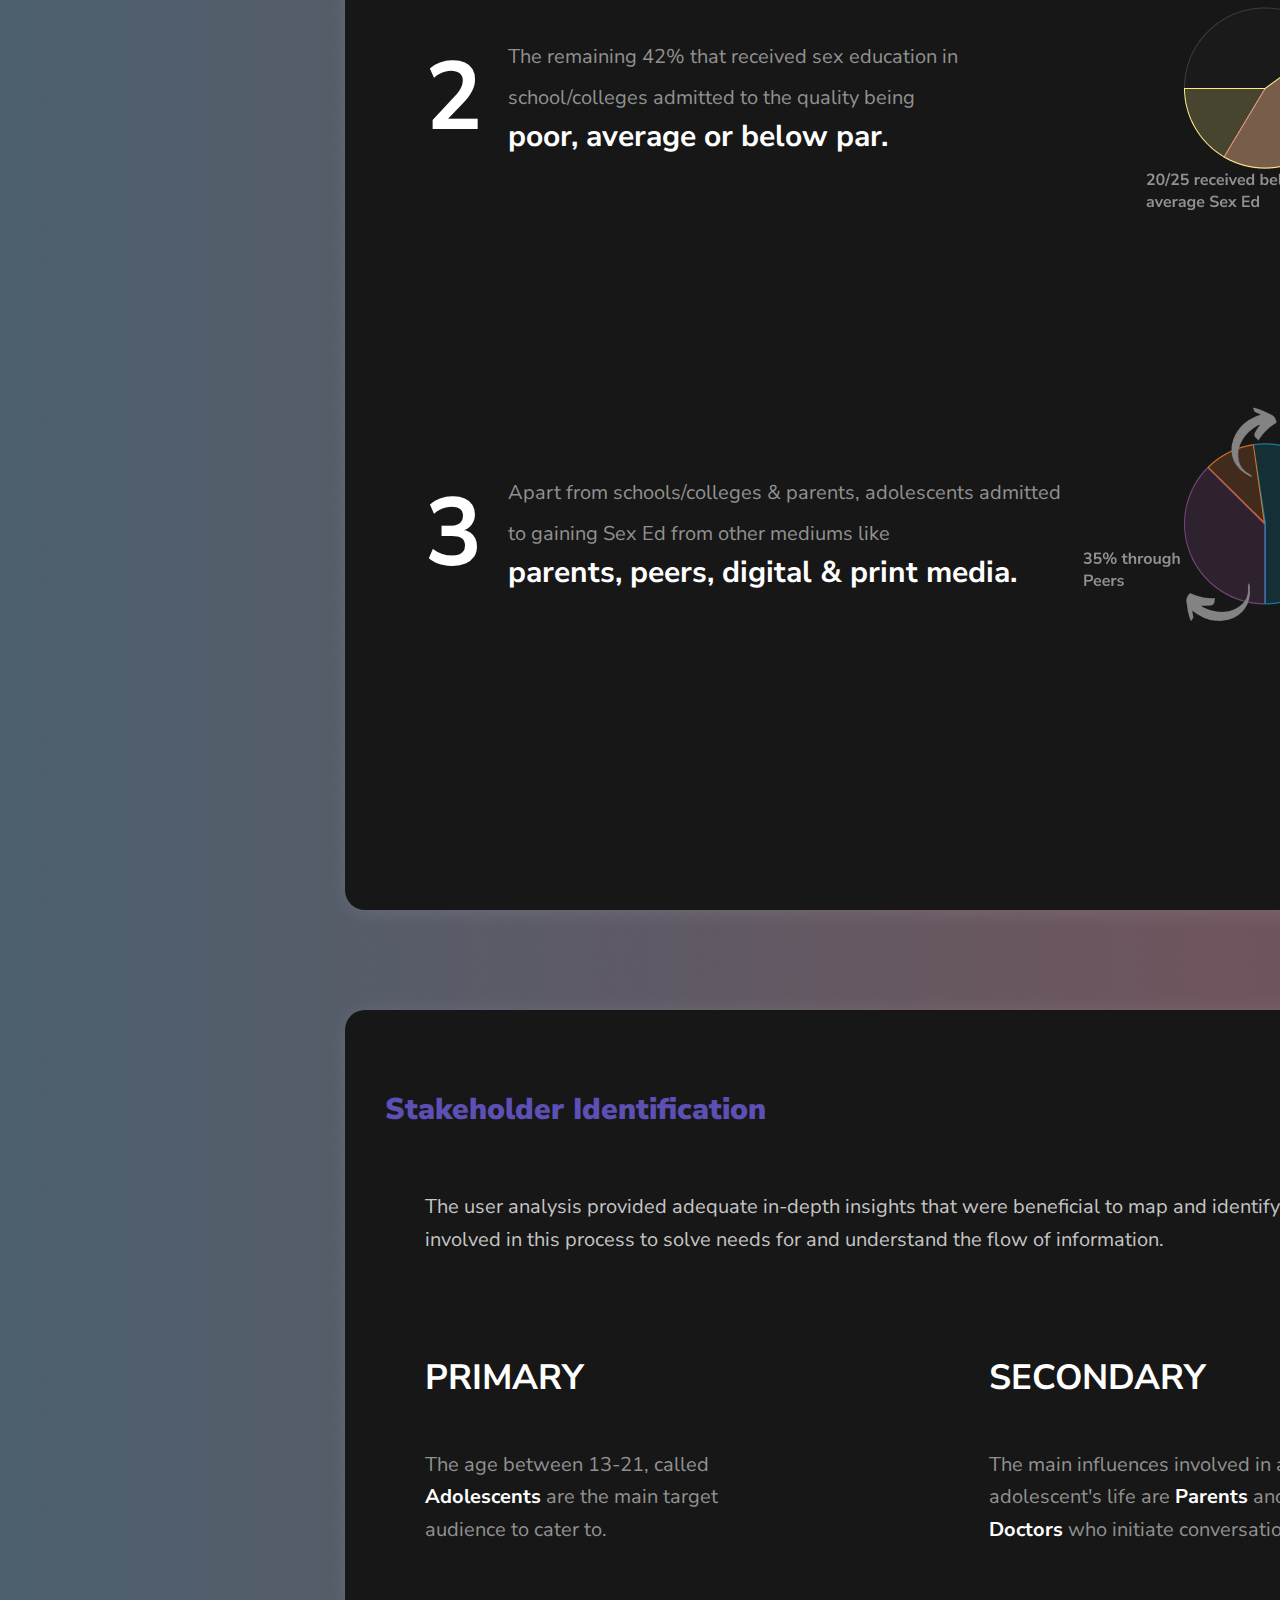
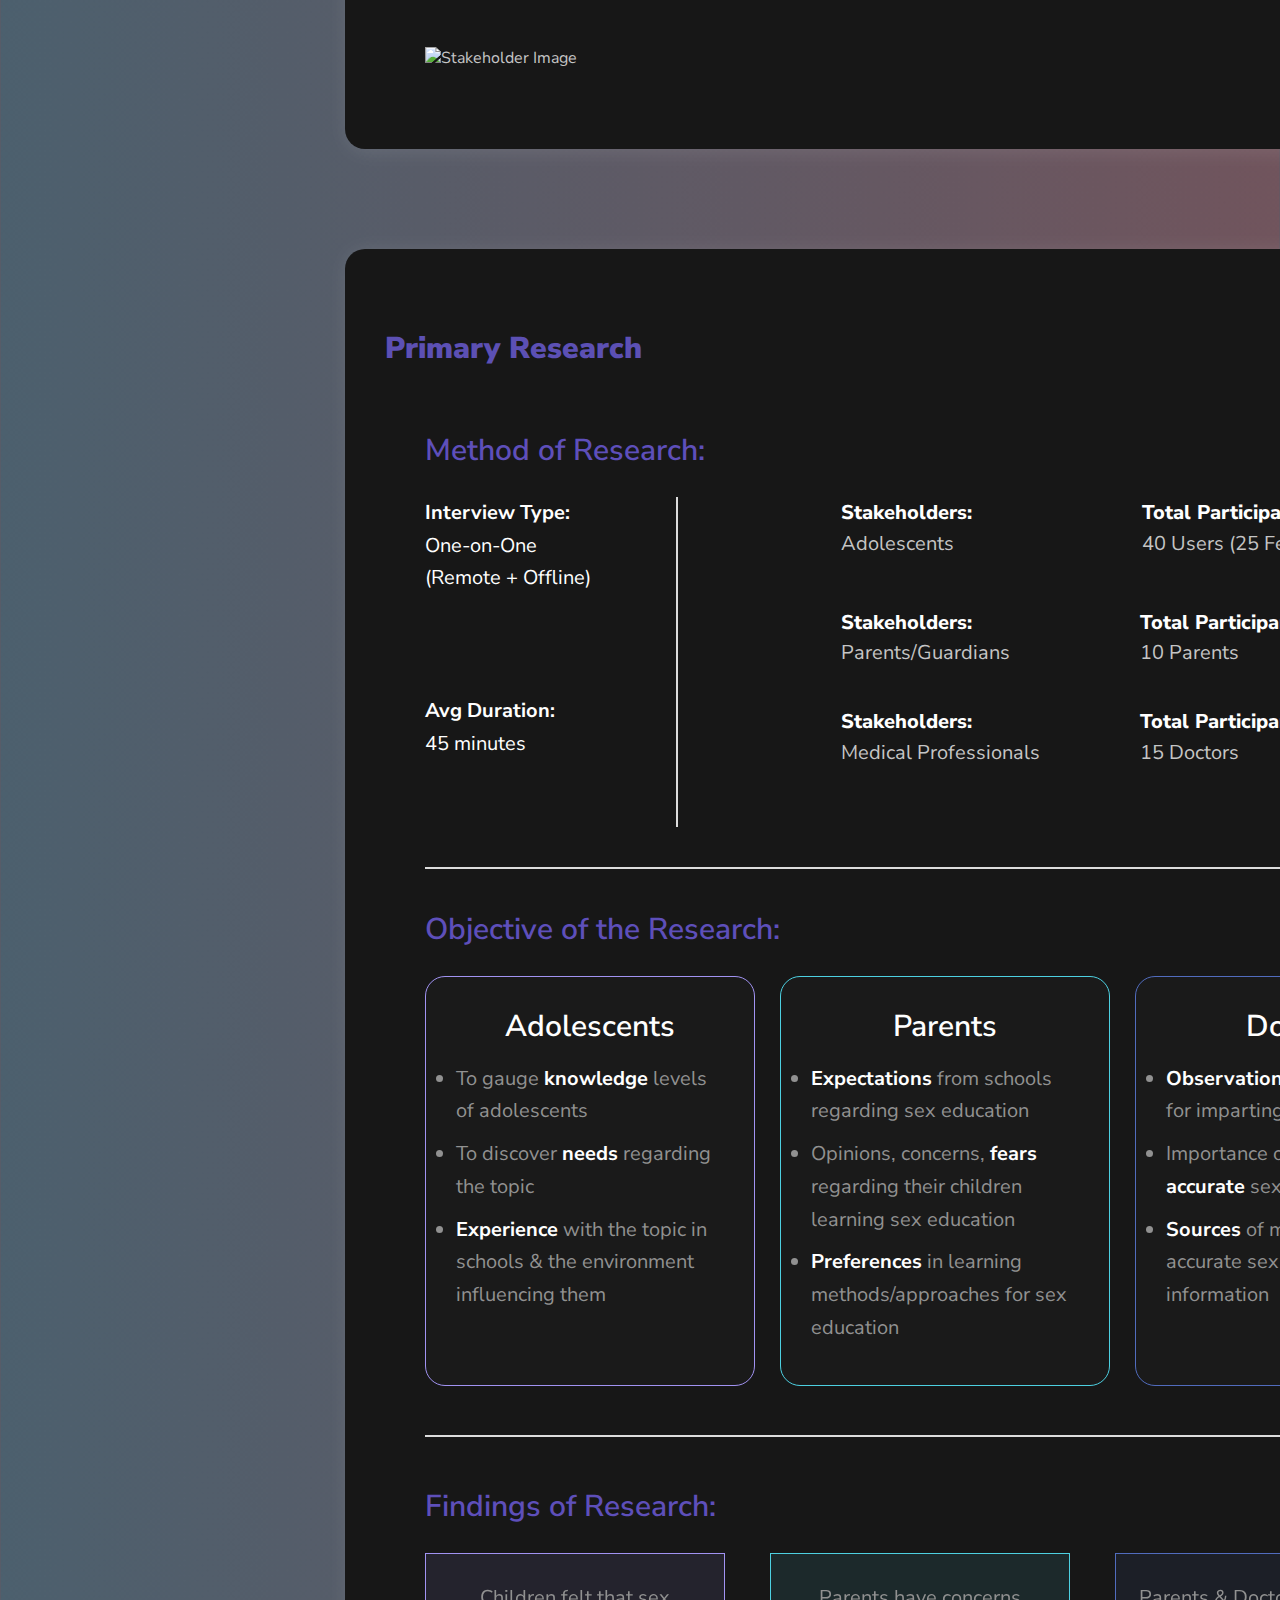
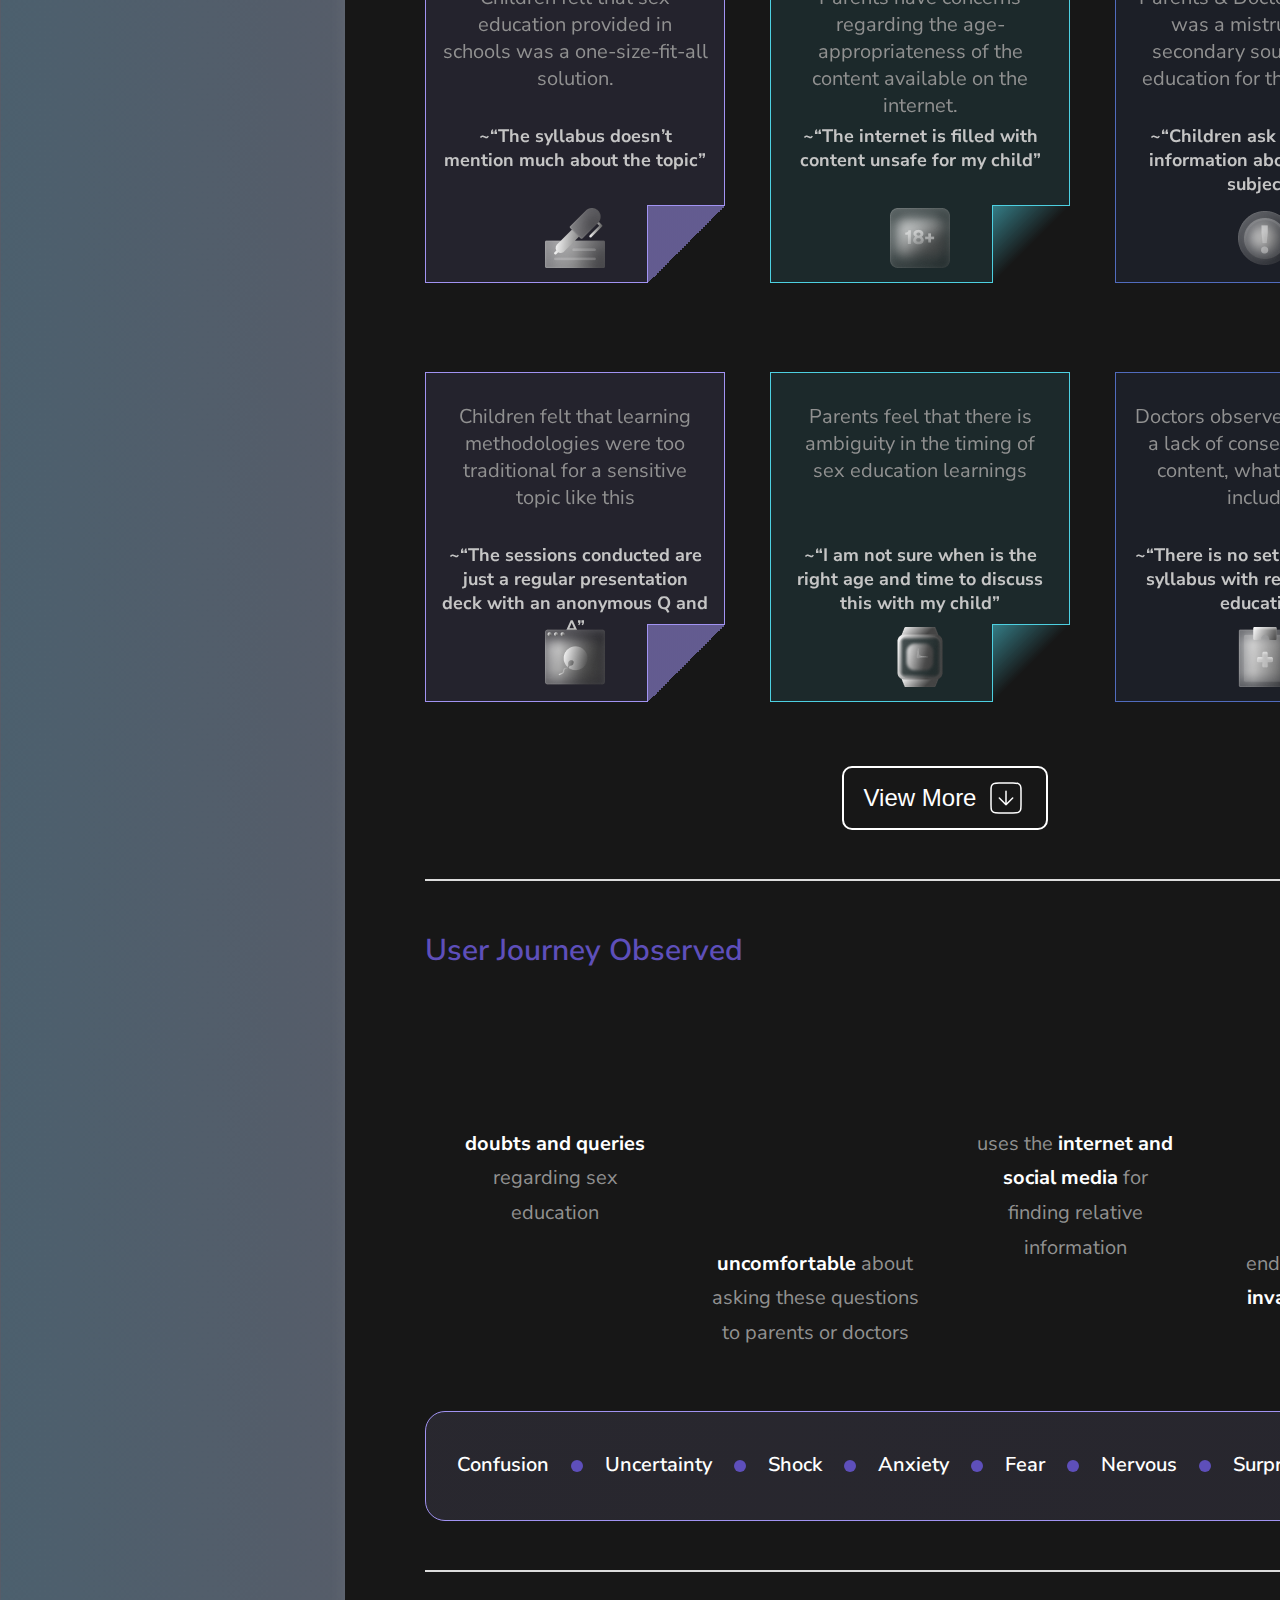
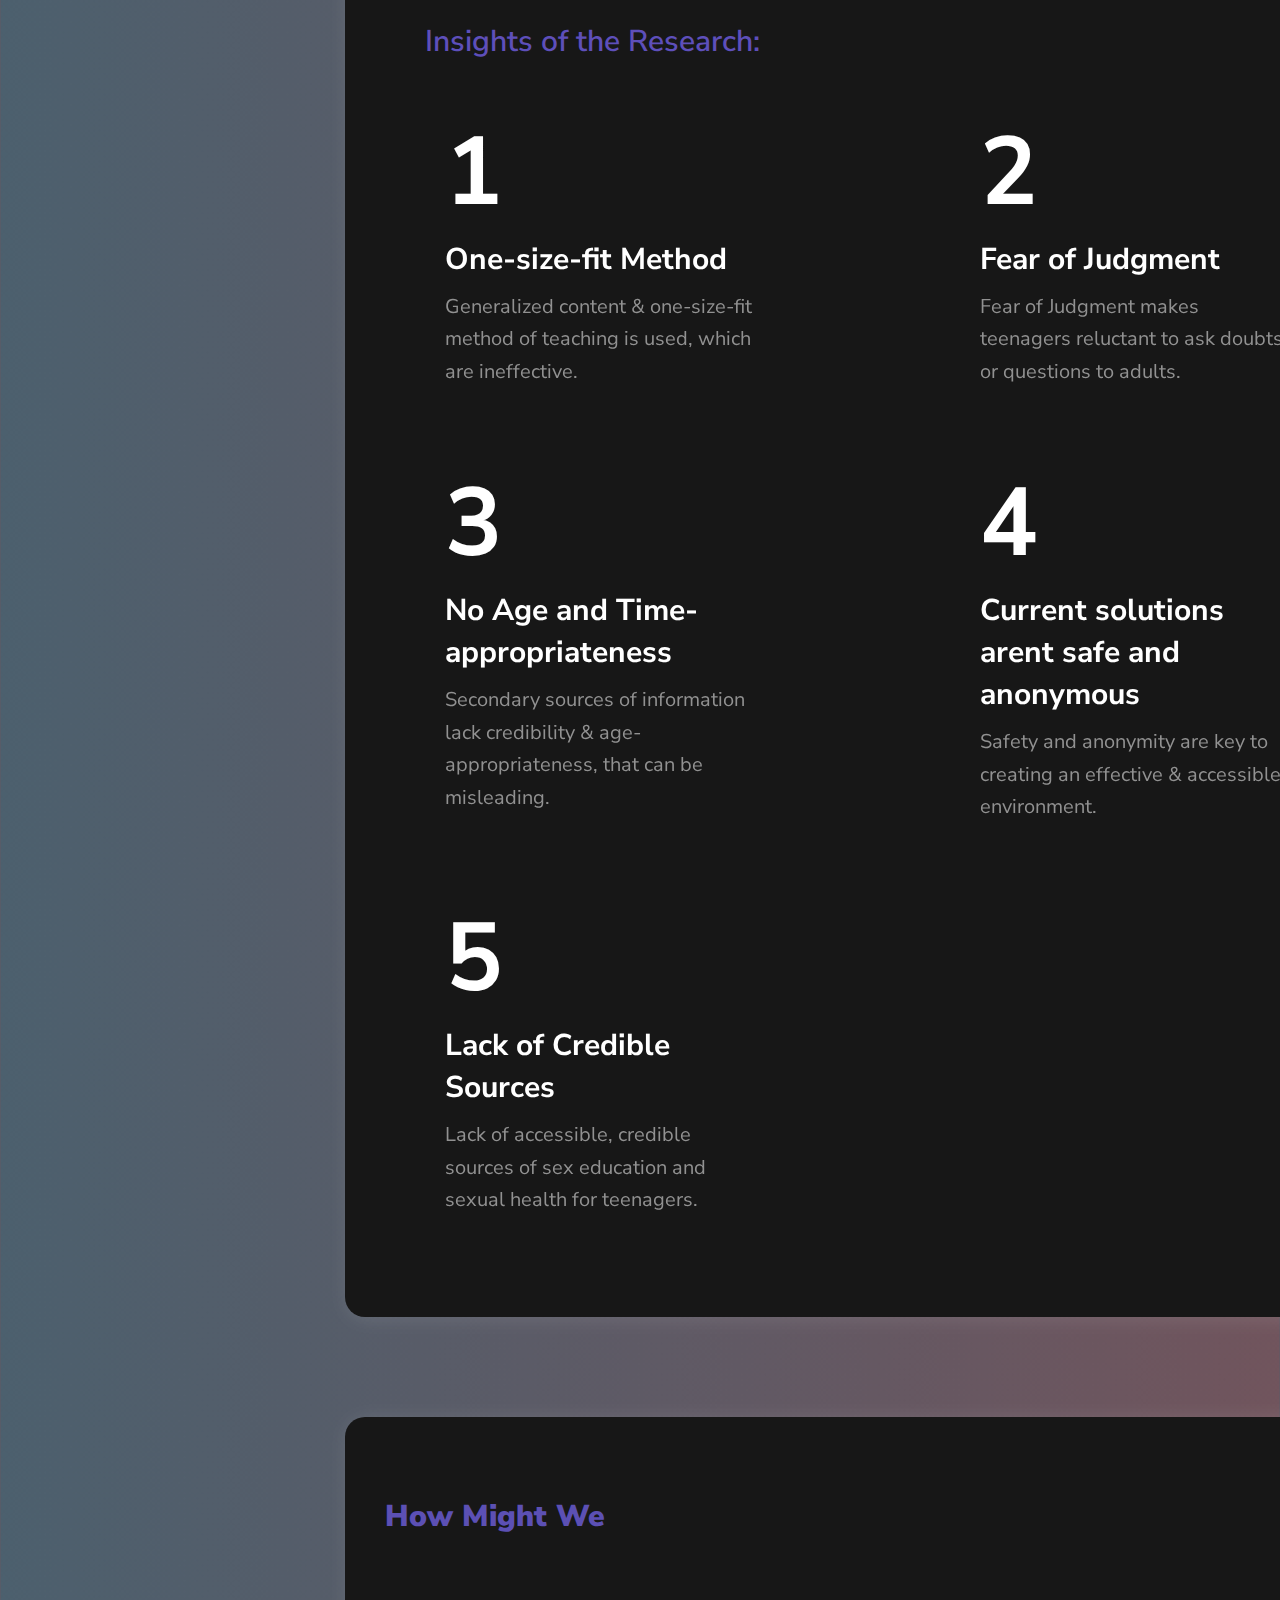
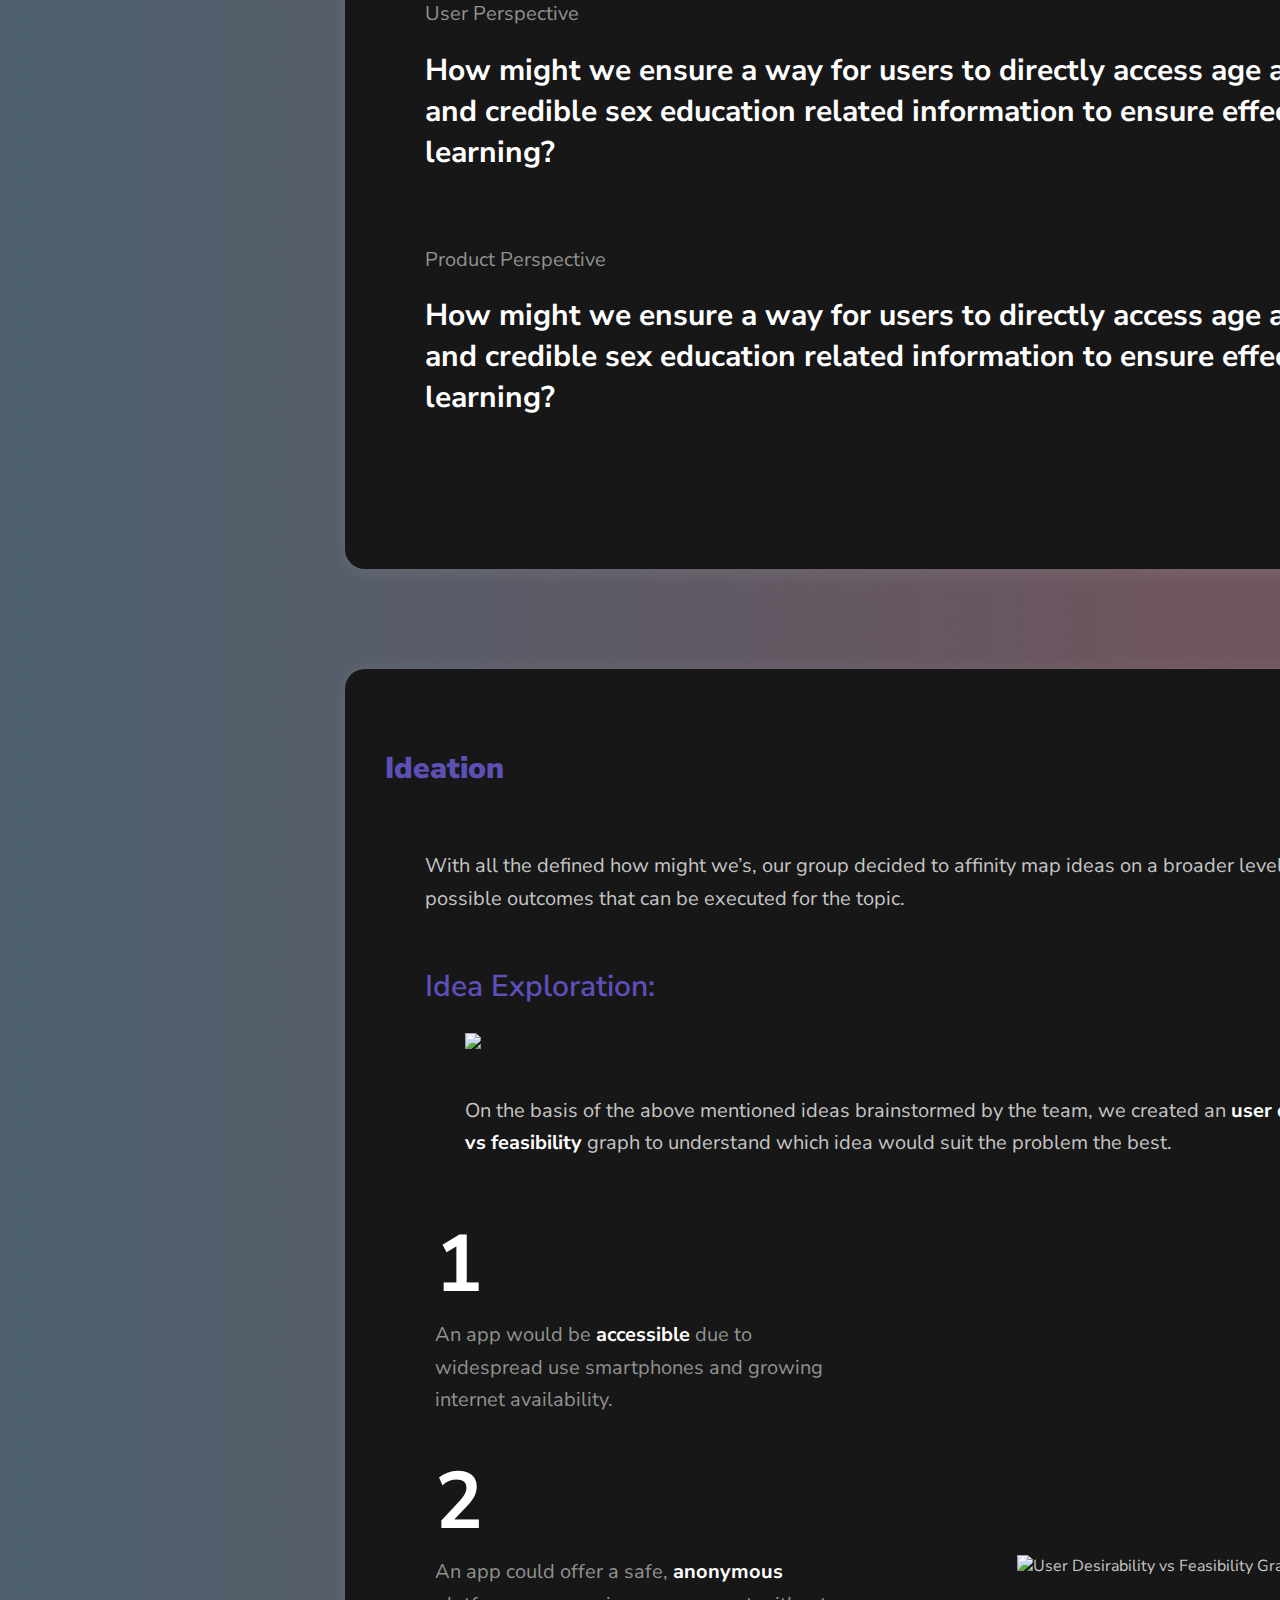
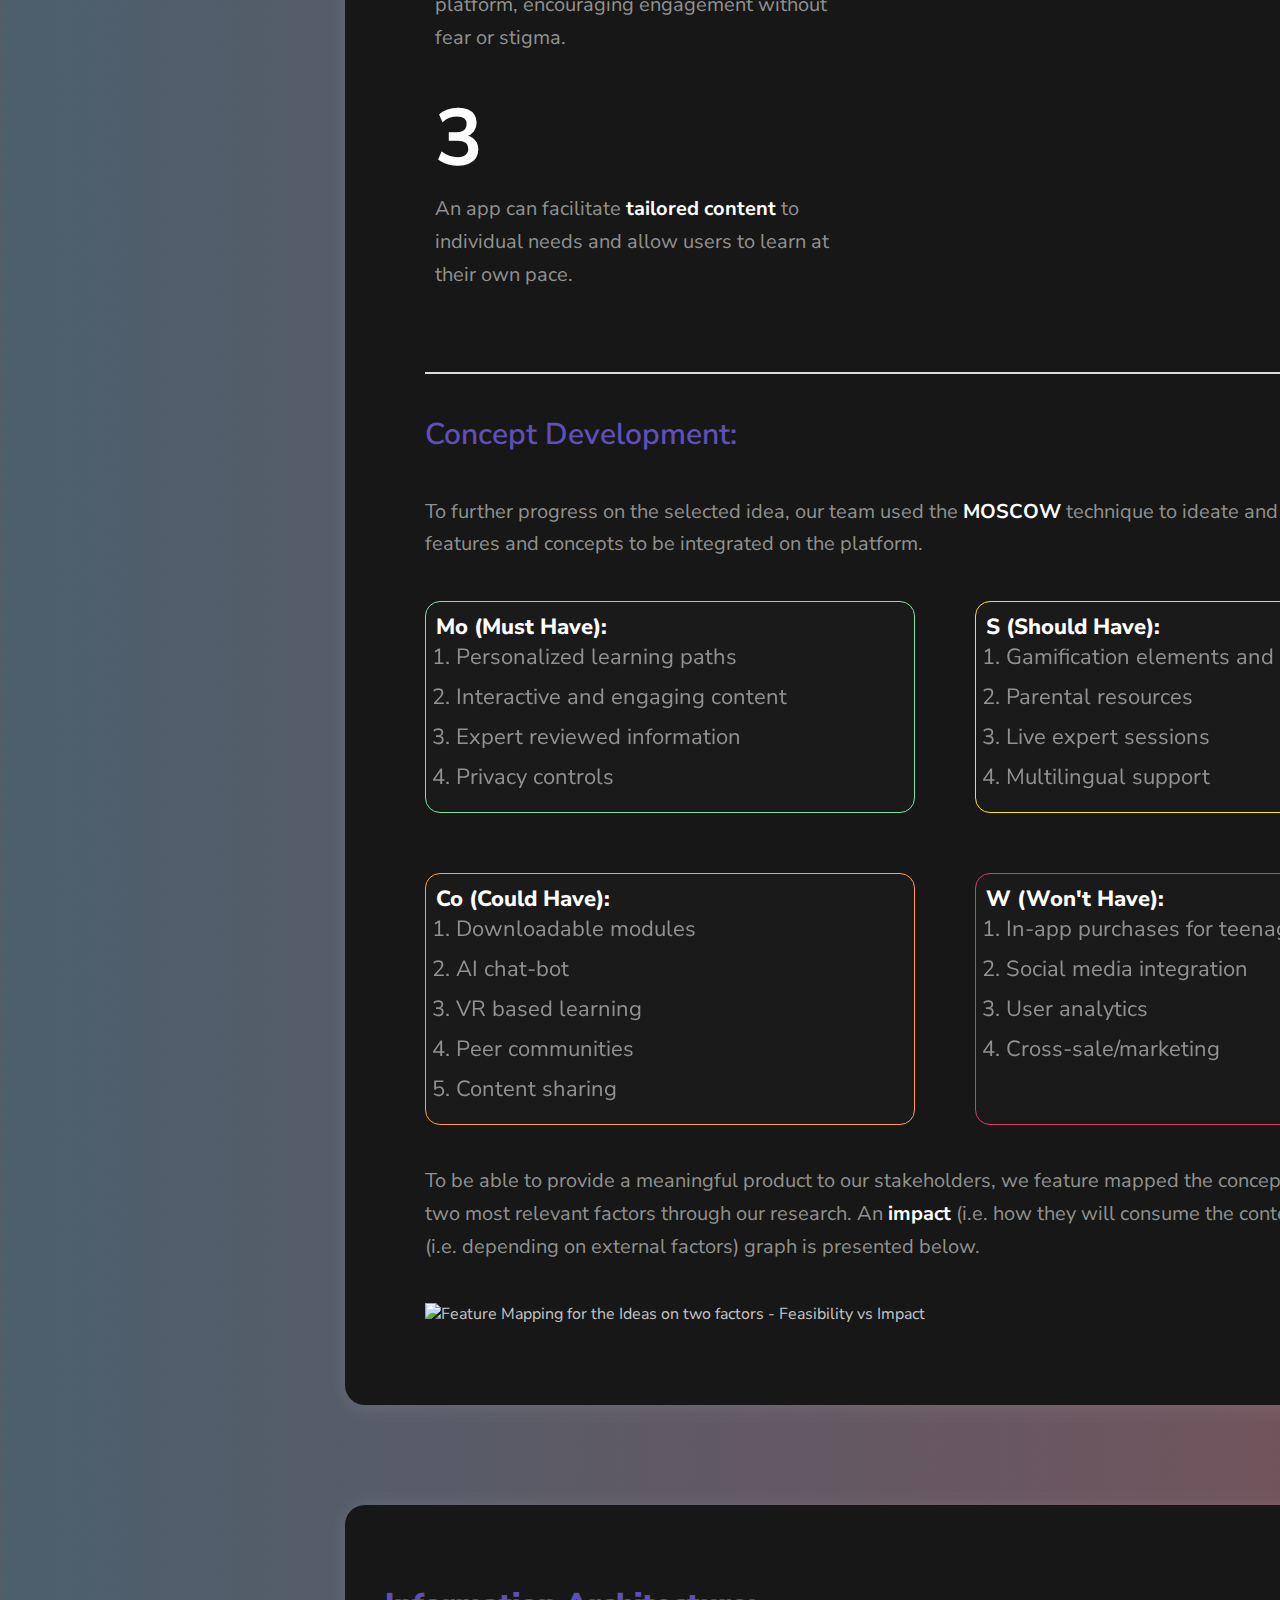
==== commit 0745da86: "Merge pull request #3 from minuszero-01/master" ====
--- a/Case_Study_1/case_study_1.html
+++ b/Case_Study_1/case_study_1.html
@@ -502,7 +502,7 @@
                 
               </div>
 
-              <div class="card card-3">
+              <div class="card card-2">
                 <div class="content">
                   <p>Parents felt shy and less prepared while imparting knowledge to teenagers.</p>
                   <blockquote>~”I am not sure what I am supposed to say to my child”</blockquote>
@@ -824,7 +824,7 @@
           </ul>
         </section>
 
-        <hr class="horizontal-hr-3">
+      
         
         <div class="end-back-button">
           <div class="end-button-text"><a href="../Work/work.html">Explore More Projects</a></div>
--- a/Case_Study_1/style.css
+++ b/Case_Study_1/style.css
@@ -406,7 +406,7 @@
 
 #deskresearch {
   font-family: "Nunito Sans", sans-serif;
-  max-width: 1660px;
+  width: 1200px;
   padding: 80px;
   color: #fff;
   background-color: #171717;
@@ -574,7 +574,7 @@
   padding: 80px;
   border-radius: 20px;
   box-shadow: 2px 2px 20px 1px #ffffff1a;
-  max-width: 1200px;
+  width: 1200px;
   margin: 0 14%;
   margin-bottom: 100px;
 }
@@ -650,7 +650,7 @@
   padding: 80px;
   border-radius: 20px;
   box-shadow: 2px 2px 20px 1px #ffffff1a;
-  max-width: 1200px;
+  width: 1200px;
   margin: 0 14%;
   margin-bottom: 100px;
 }
@@ -709,7 +709,7 @@
   padding: 80px;
   border-radius: 20px;
   box-shadow: 2px 2px 20px 1px #ffffff1a;
-  max-width: 1200px;
+  width: 1200px;
   margin: 0 14%;
   margin-bottom: 100px;
 }
@@ -892,7 +892,7 @@
 .findings-of-research .cards-container {
   display: flex;
   flex-wrap: wrap;
-  gap: 50px;
+  gap: 45px;
 }
 
 .findings-of-research .cards-container .card {
@@ -1155,7 +1155,7 @@
   padding: 80px;
   border-radius: 20px;
   box-shadow: 2px 2px 20px 1px #ffffff1a;
-  max-width: 1200px;
+  width: 1200px;
   margin: 0 14%;
   margin-bottom: 100px;
 }
@@ -1190,7 +1190,7 @@
   padding: 80px;
   border-radius: 20px;
   box-shadow: 2px 2px 20px 1px #ffffff1a;
-  max-width: 1200px;
+  width: 1200px;
   margin: 0 14%;
   margin-bottom: 100px;
 }
@@ -1374,7 +1374,7 @@
   padding: 80px;
   border-radius: 20px;
   box-shadow: 2px 2px 20px 1px #ffffff1a;
-  max-width: 1200px;
+  width: 1200px;
   margin: 0 14%;
   margin-bottom: 100px;
 }
@@ -1410,7 +1410,7 @@
   padding: 80px;
   border-radius: 20px;
   box-shadow: 2px 2px 20px 1px #ffffff1a;
-  max-width: 1200px;
+  width: 1200px;
   margin: 0 14%;
   margin-bottom: 100px;
 }
@@ -1451,7 +1451,7 @@
   padding: 80px;
   border-radius: 20px;
   box-shadow: 2px 2px 20px 1px #ffffff1a;
-  max-width: 1200px;
+  width: 1200px;
 }
 #usertesting h2 {
   font-size: 30px;
@@ -1491,7 +1491,7 @@
   padding: 80px;
   border-radius: 20px;
   box-shadow: 2px 2px 20px 1px #ffffff1a;
-  max-width: 1200px;
+  width: 1200px;
 }
 
 #learnings p {
@@ -1523,13 +1523,6 @@
   margin: 96px 14%;
 }
 
-#end-cards {
-  display: flex;
-  flex-direction: column;
-  justify-content: center;
-  align-items: center;
-}
-
 .end-card {
   border-radius: 20px;
   opacity: 1;
@@ -1537,12 +1530,11 @@
   background-color: #171717;
   box-shadow: 2px 2px 20px 1px #ffffff1a;
   overflow: hidden;
-  max-width: 1203px;
+  width: 1200px;
   height: 440px;
   padding: 41px;
-  padding-top: 37px;
-  width: 100%;
-  align-items: center;
+  align-items: center;
+  margin: 0 14%;
 }
 
 .end-card-content {
@@ -1599,7 +1591,7 @@
 }
 .end-button {
   font-family: "Nunito Sans", sans-serif;
-  max-width: 330px;
+  width: 330px;
   display: flex;
   align-items: center;
   justify-content: center;
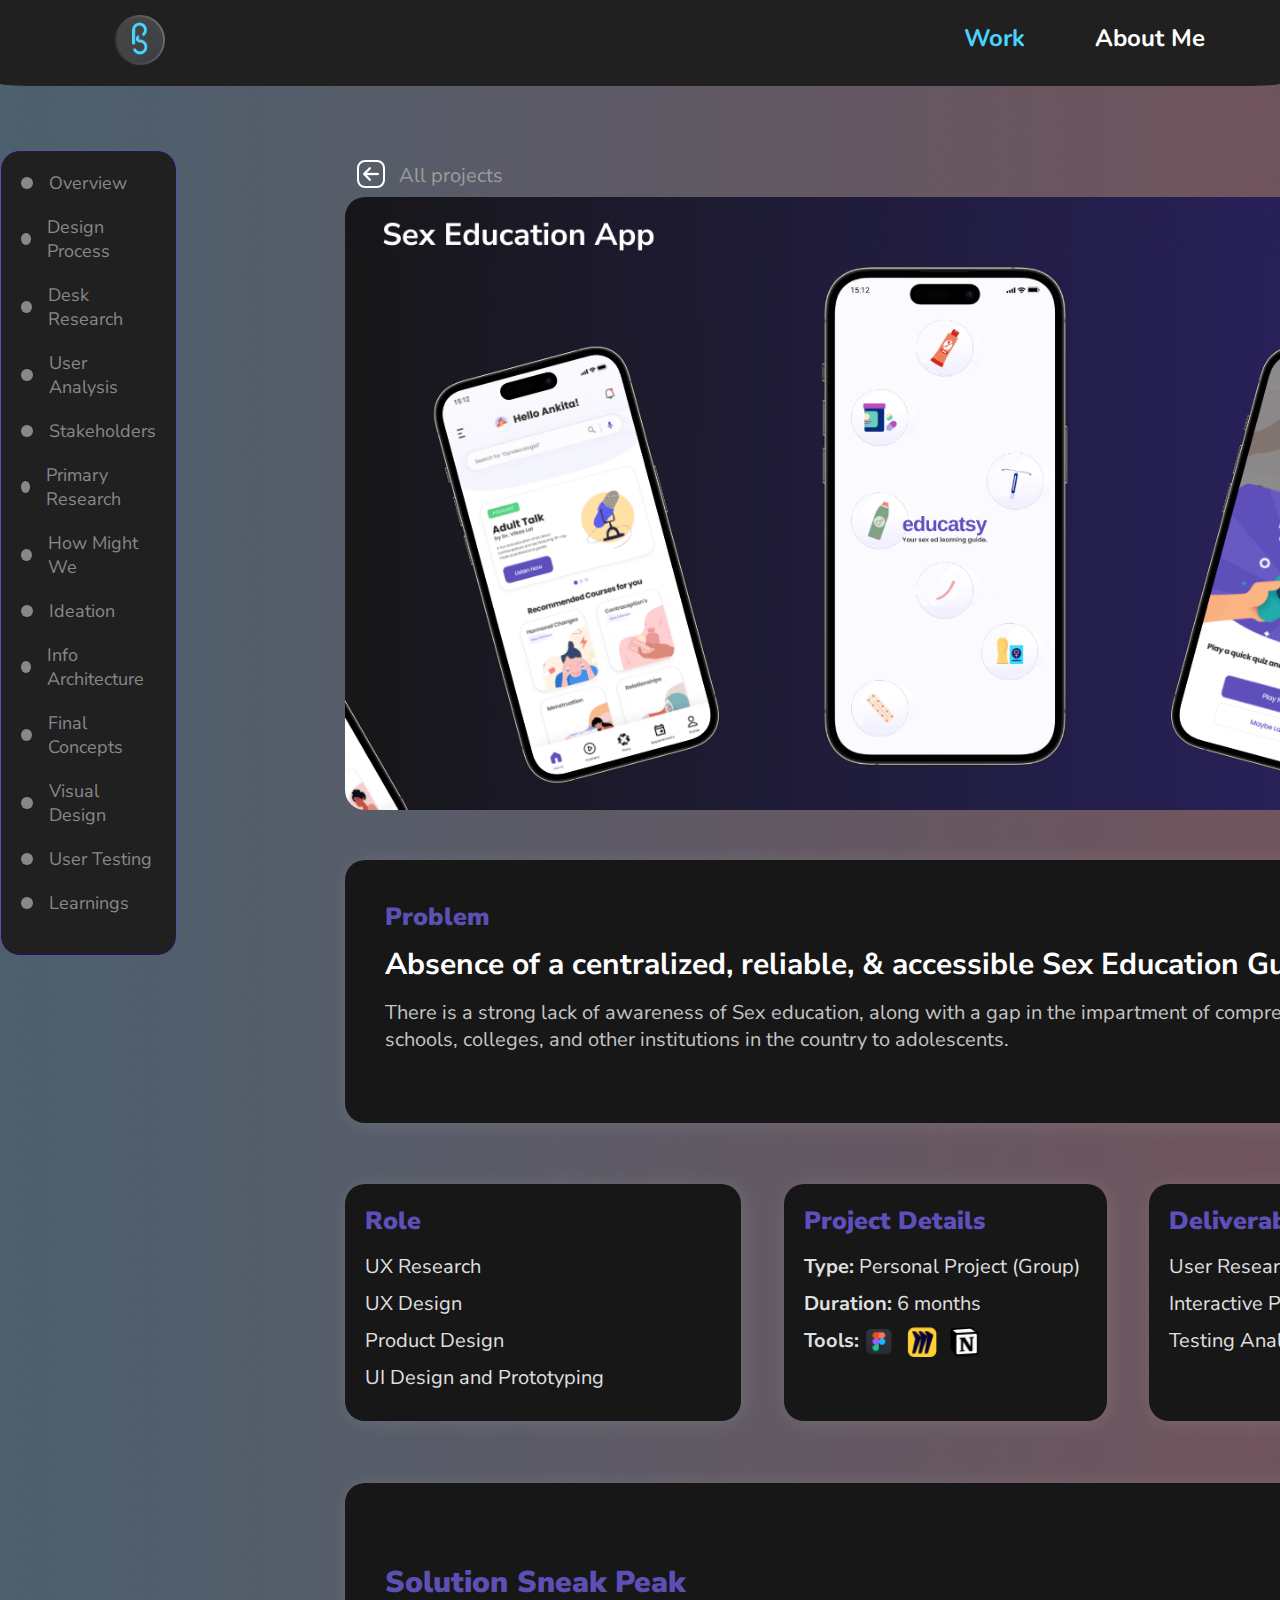
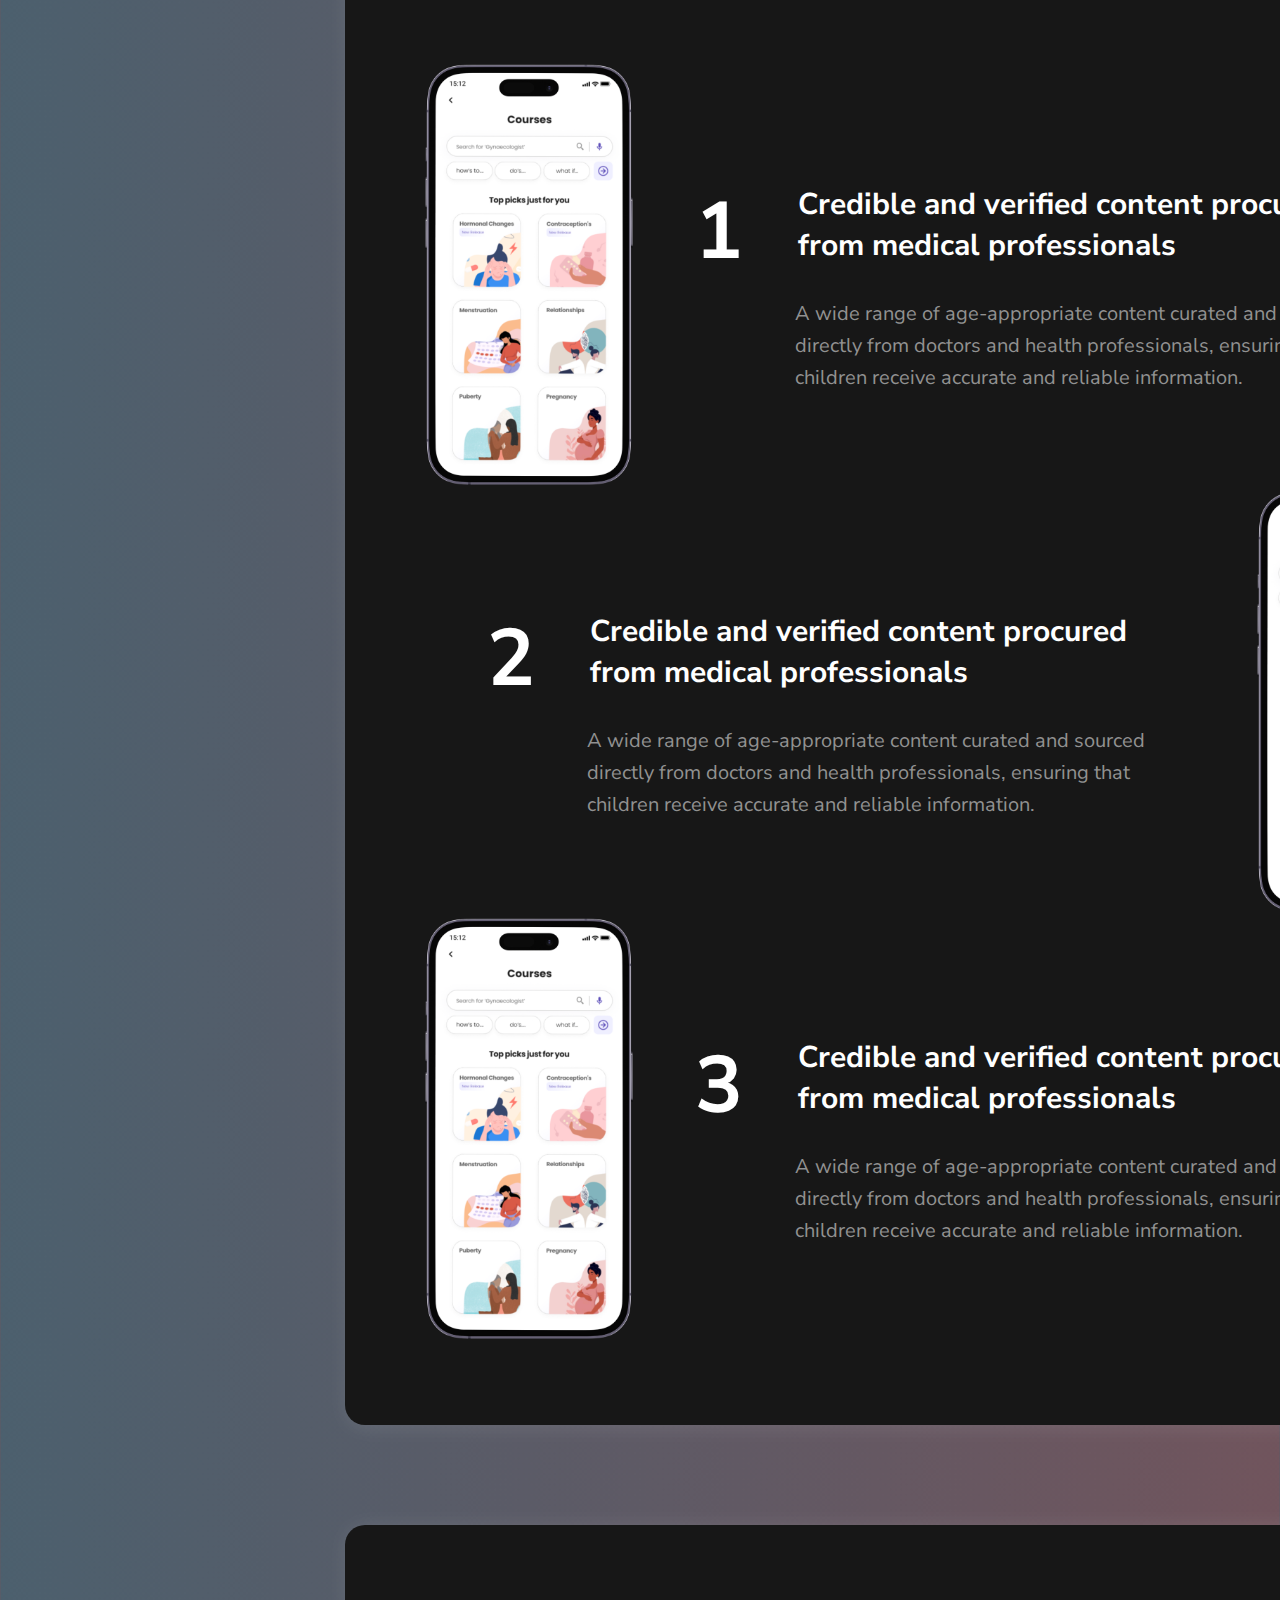
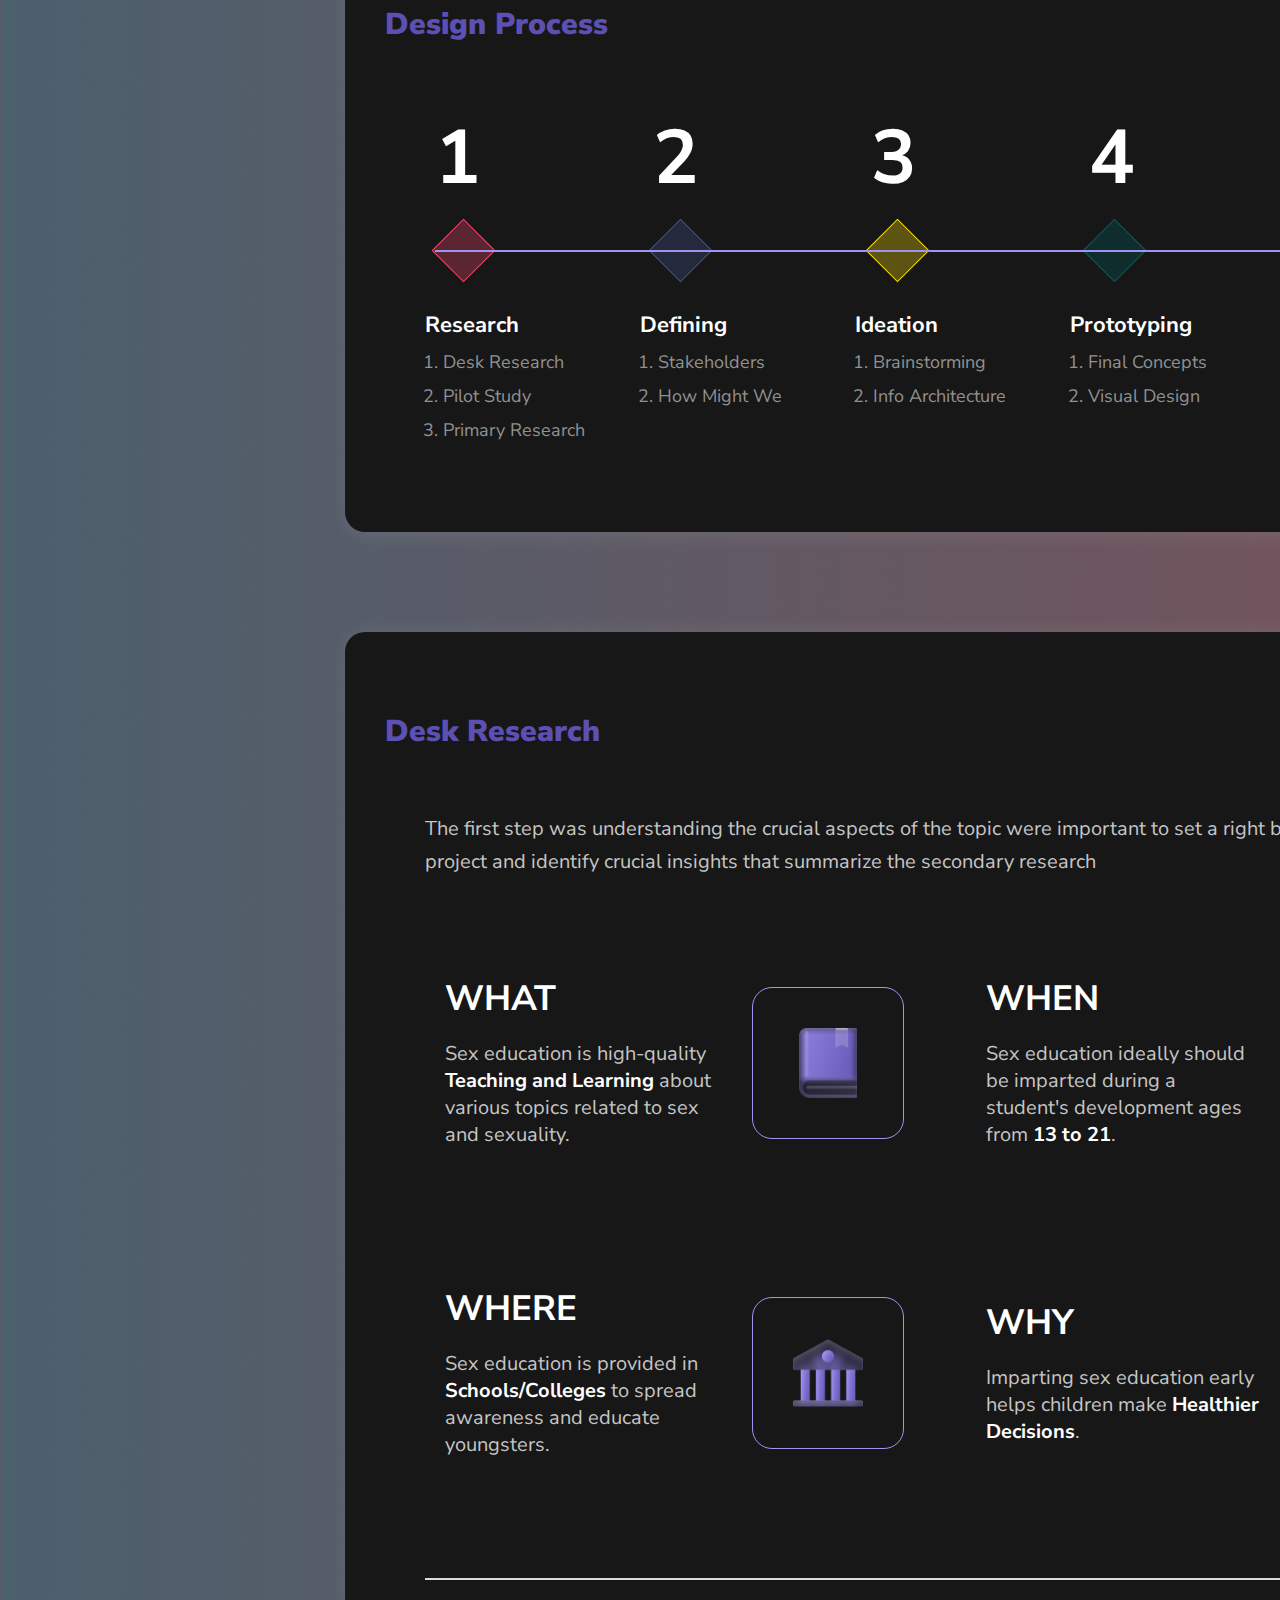
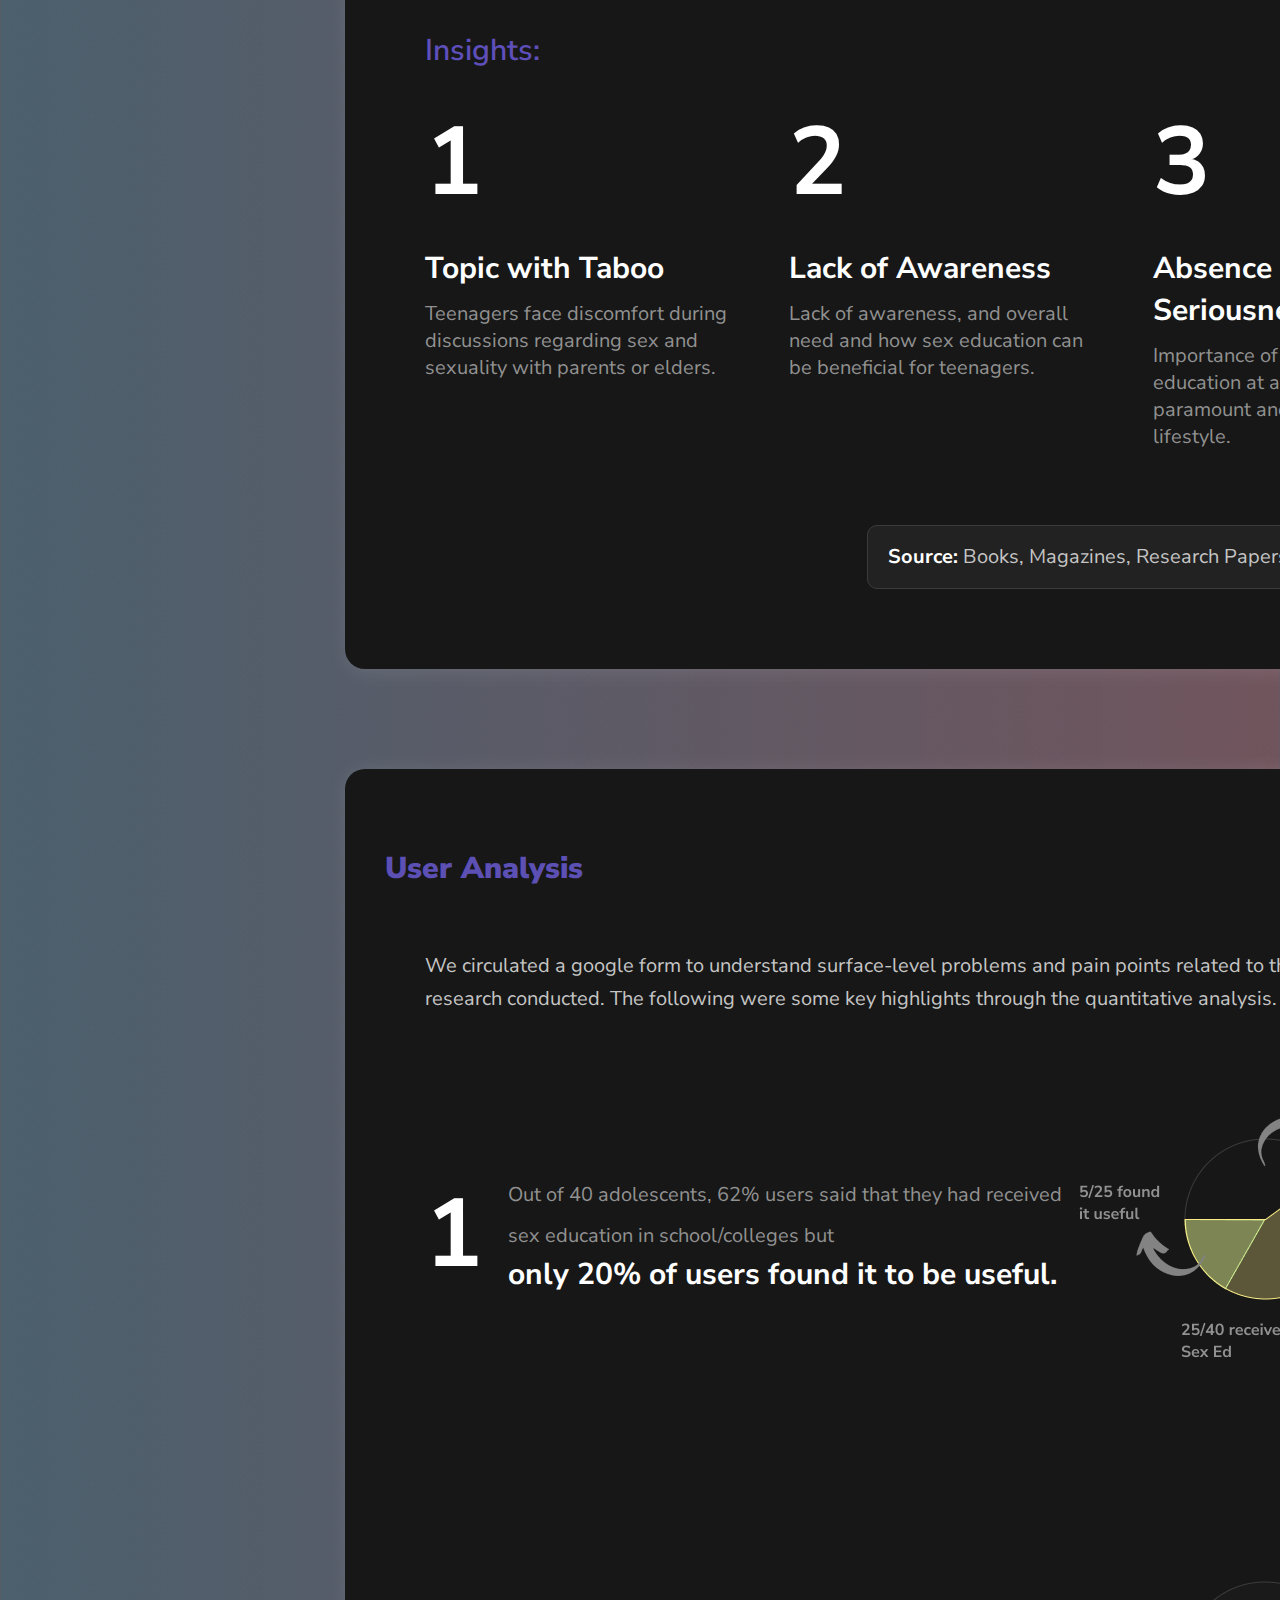
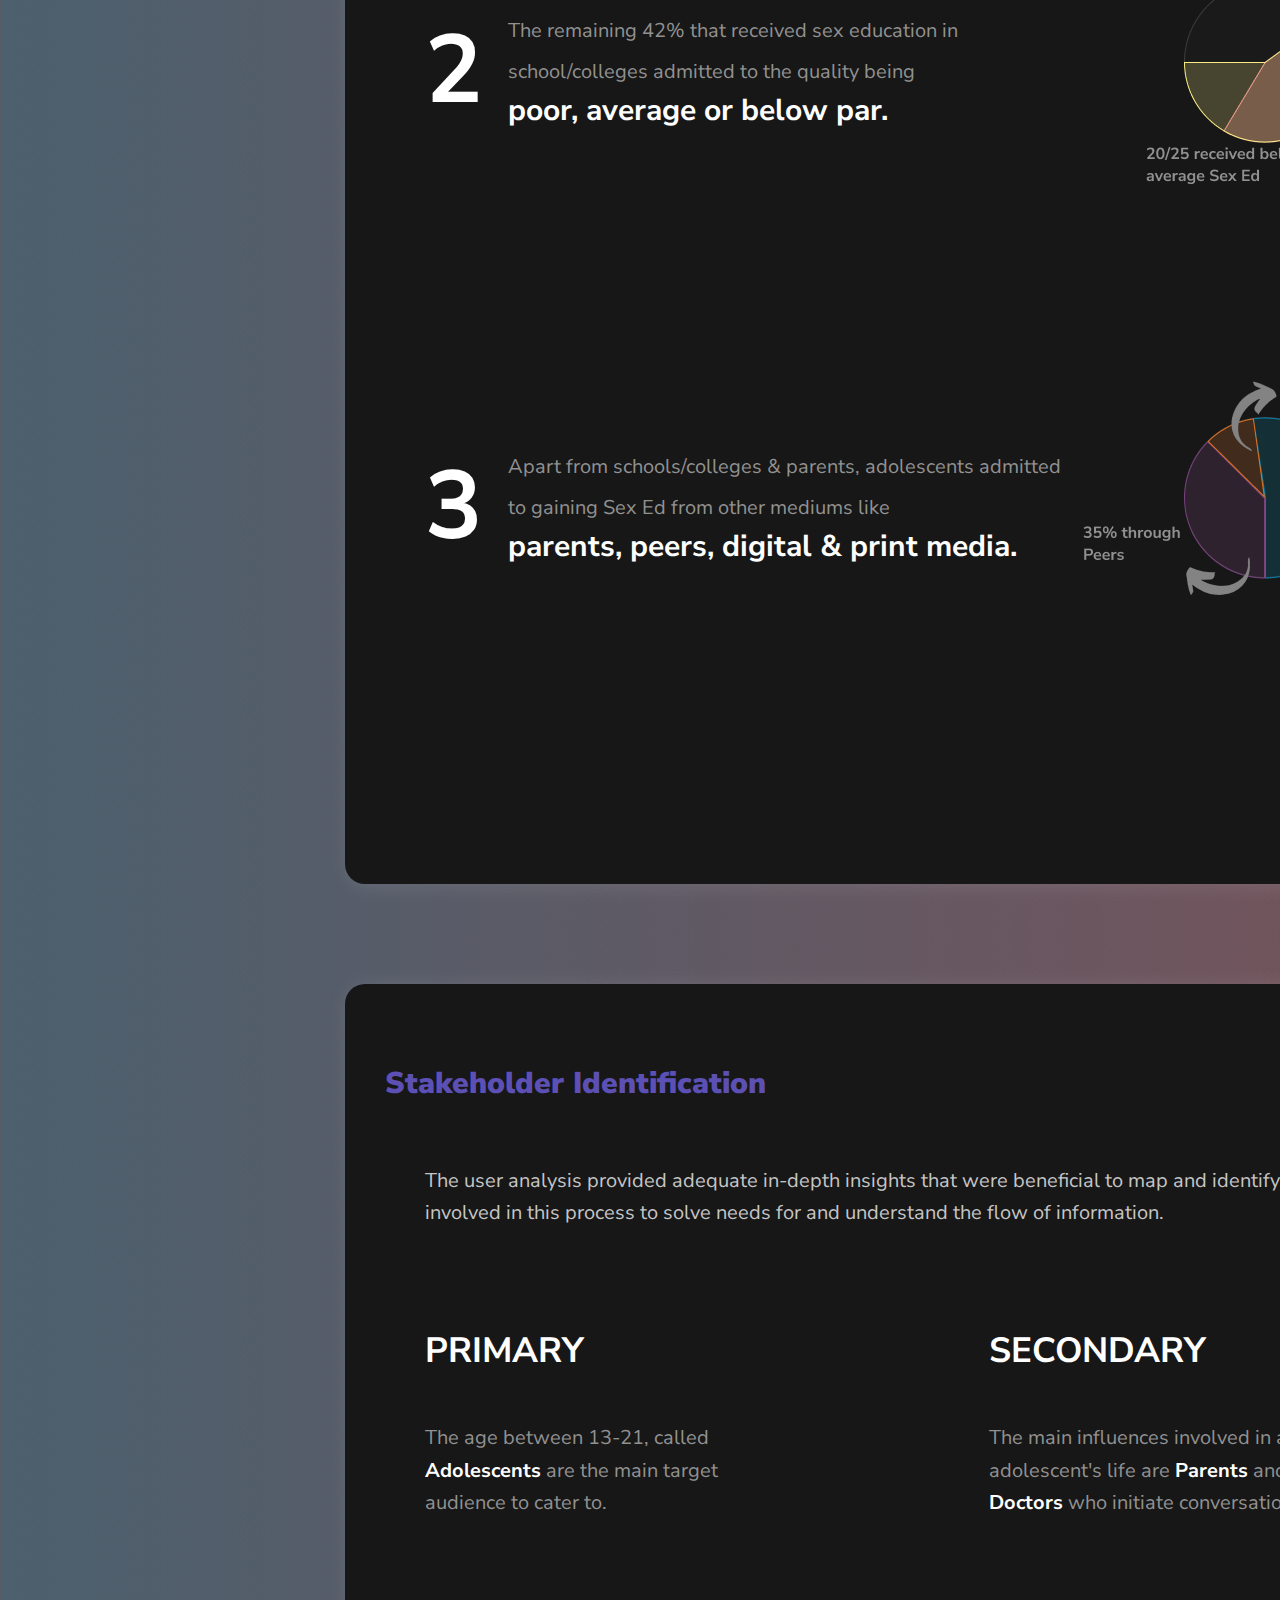
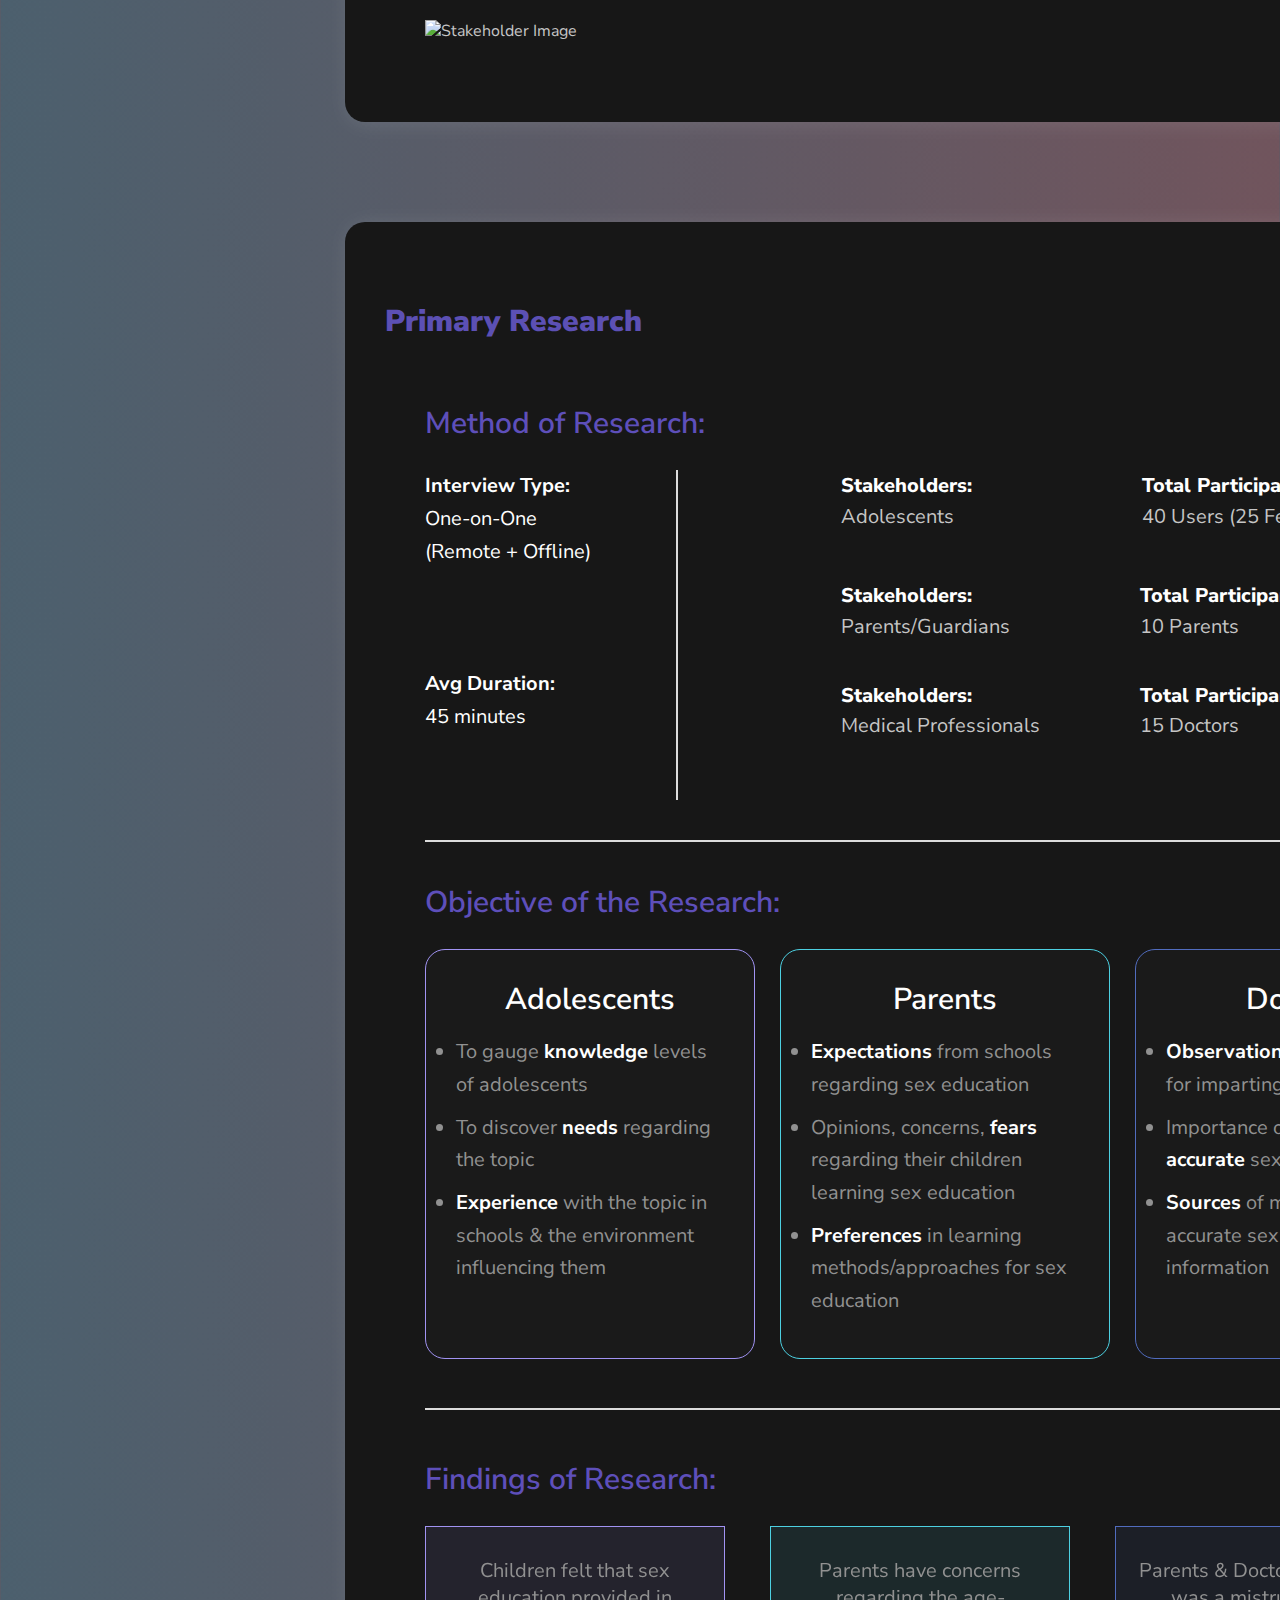
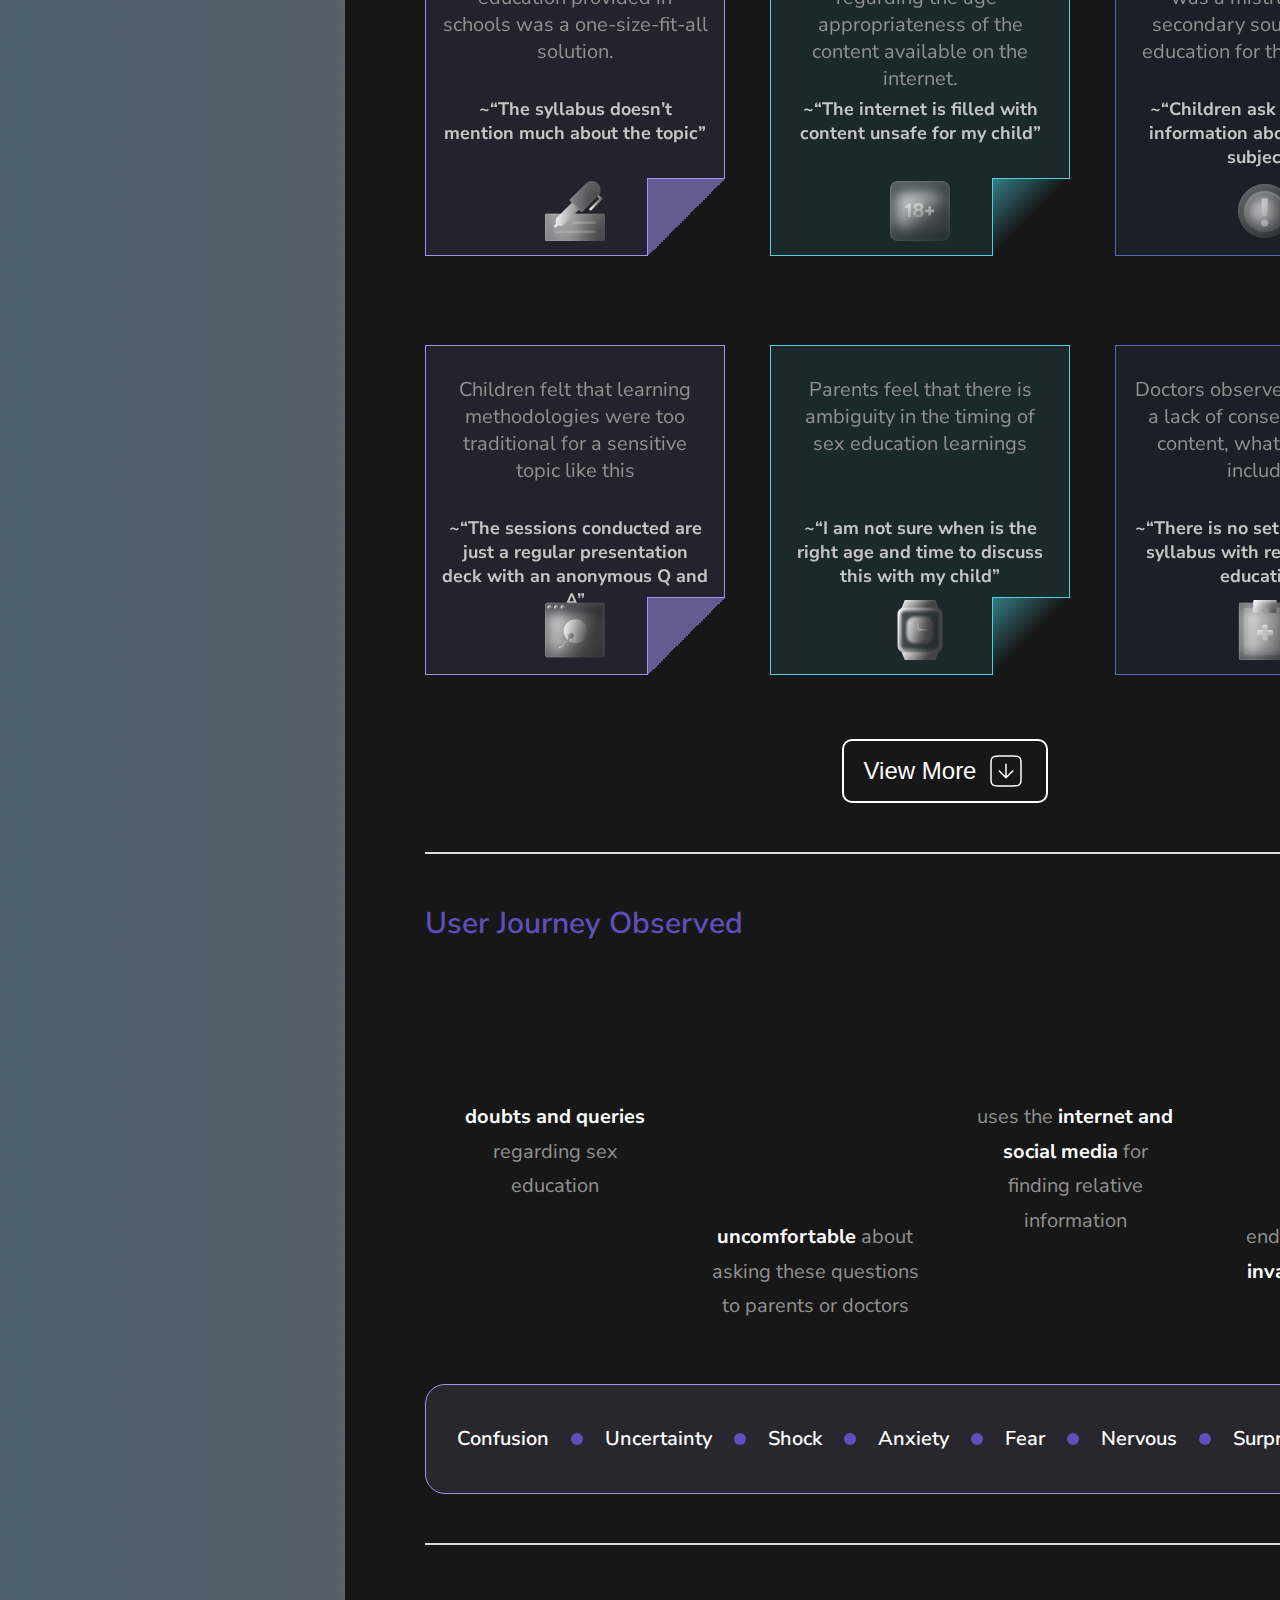
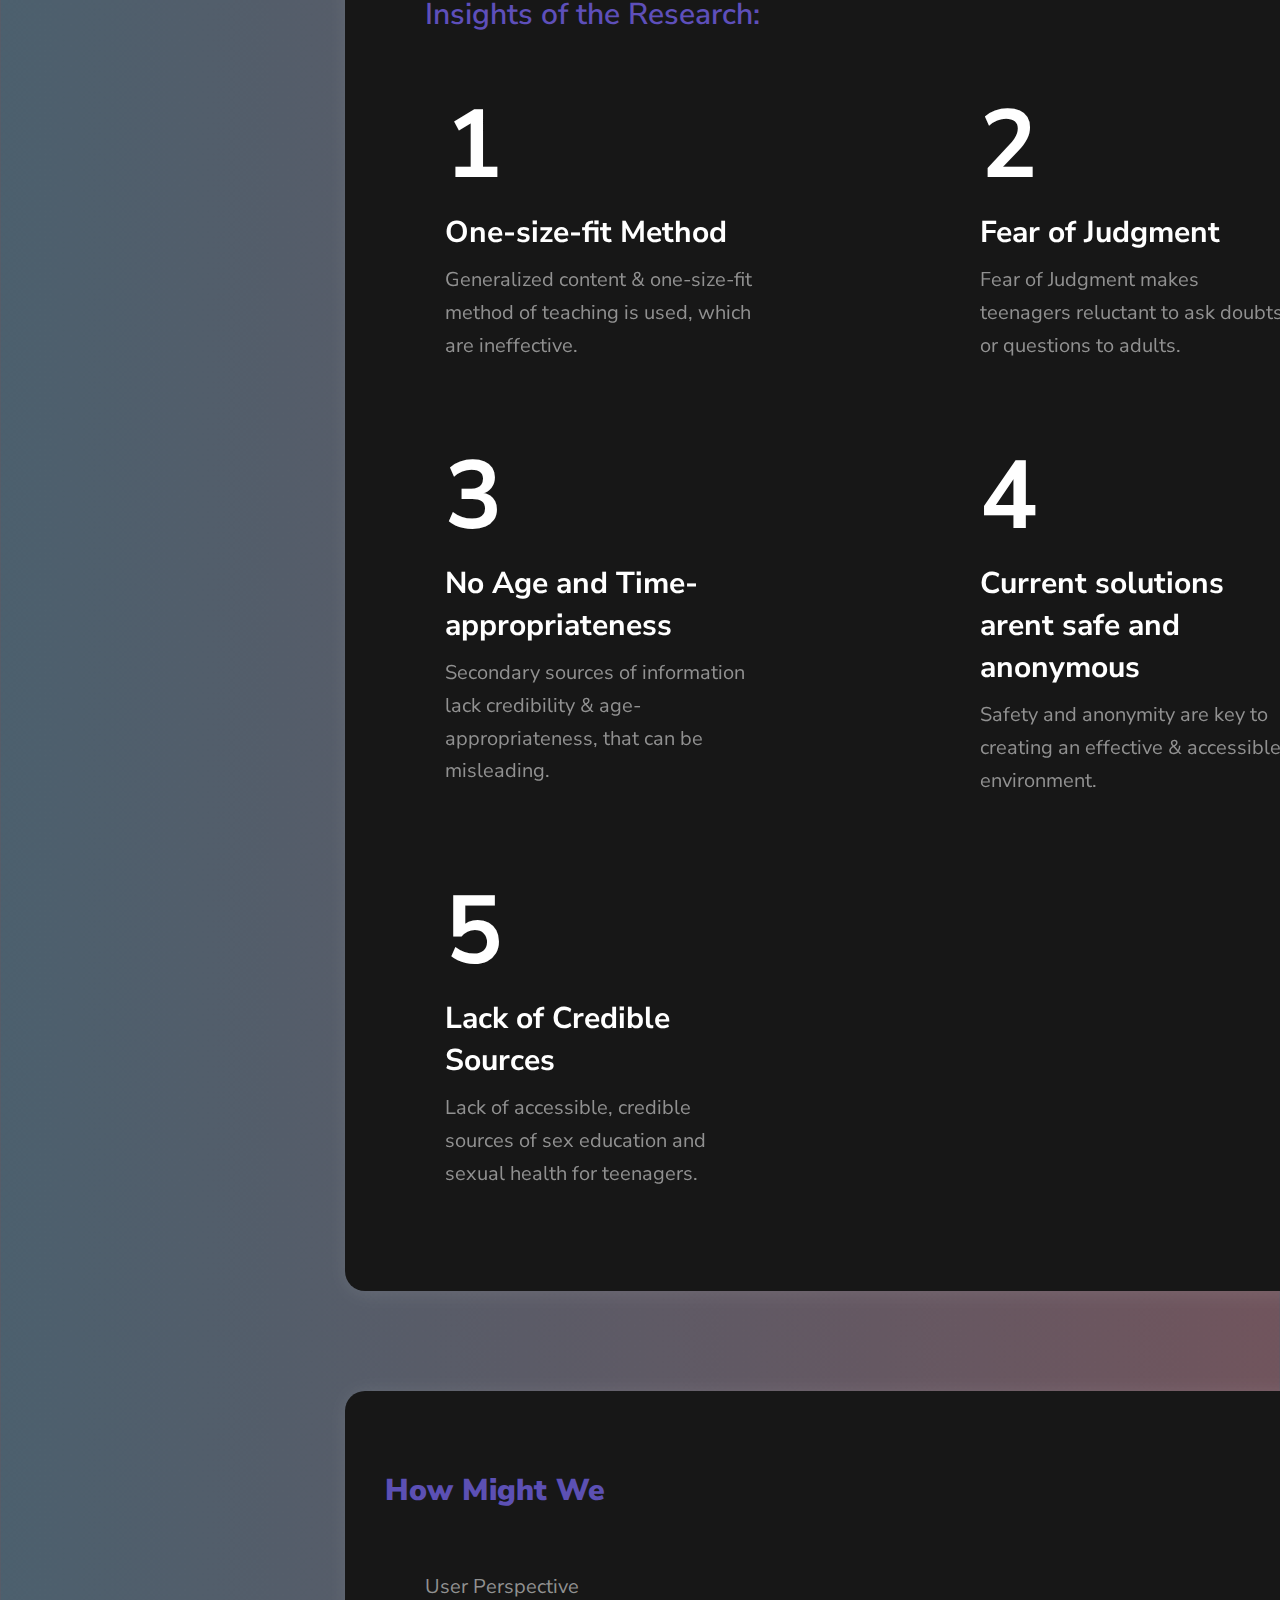
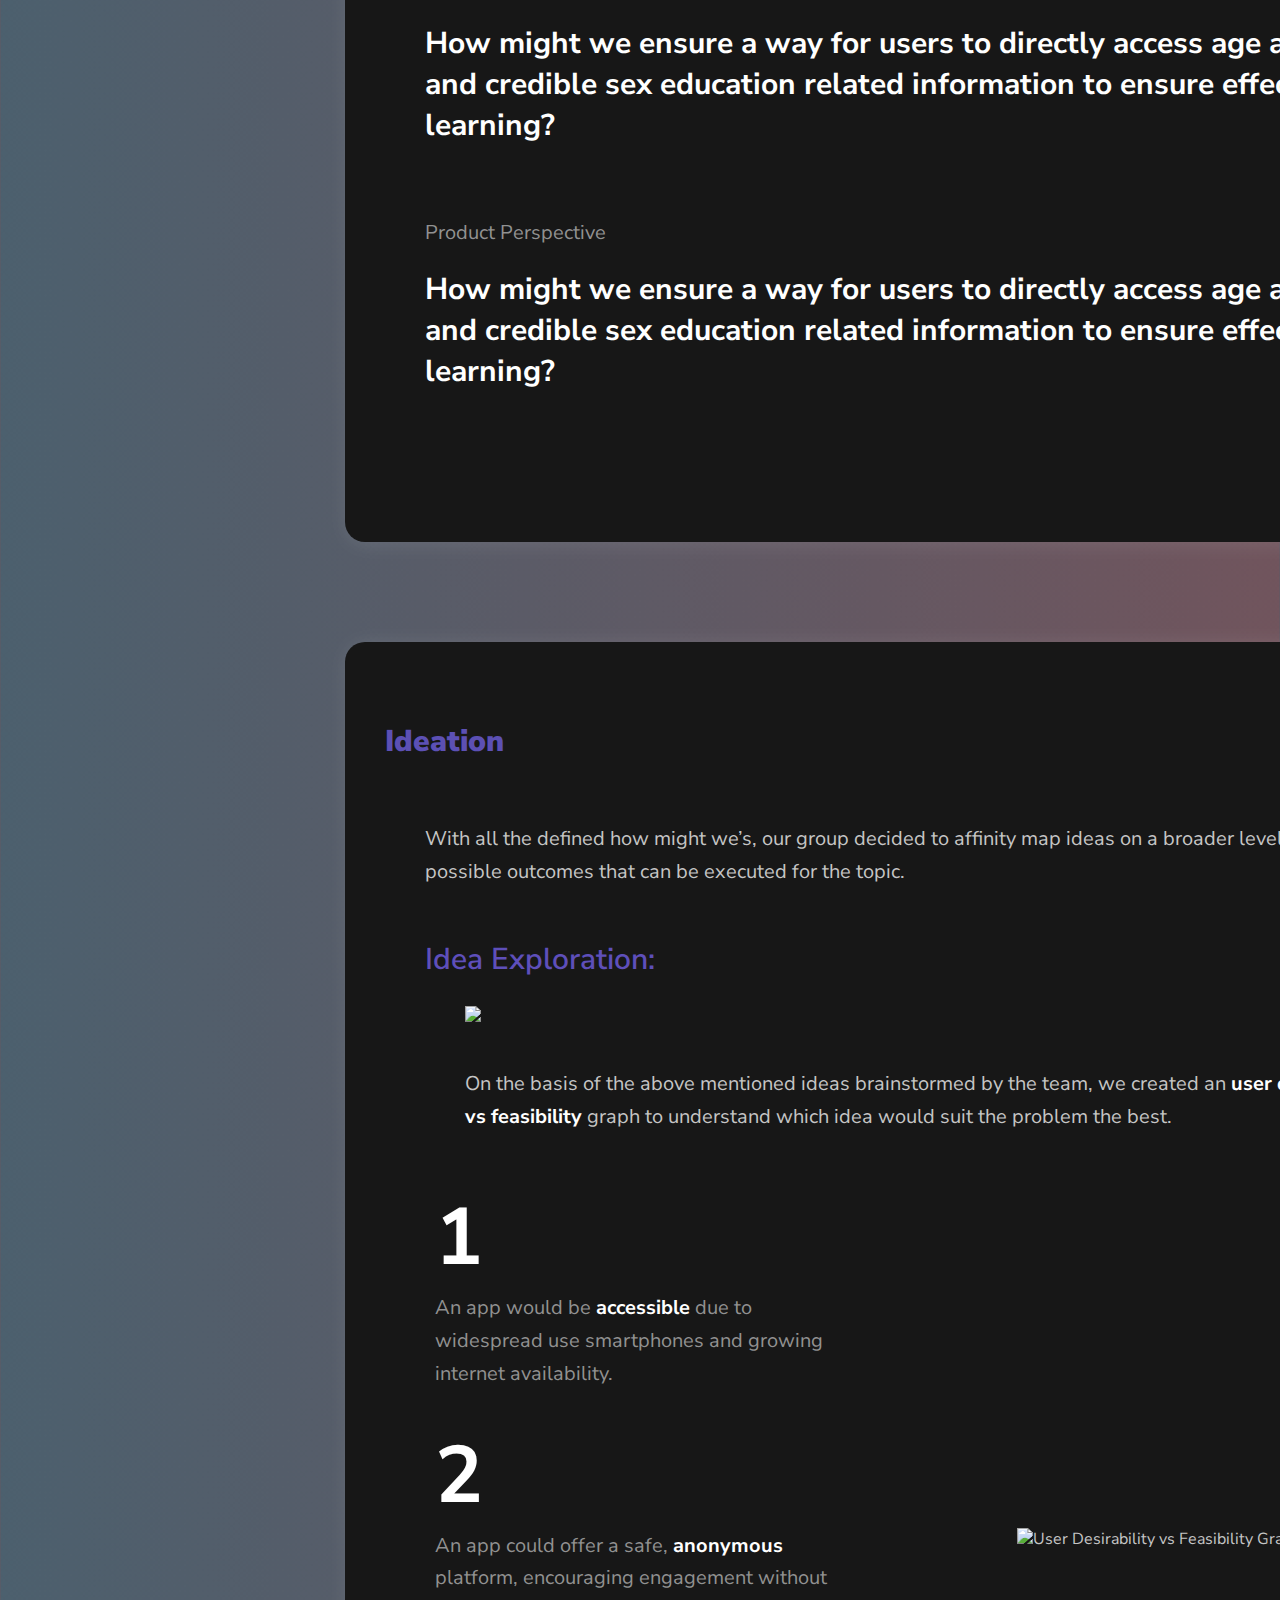
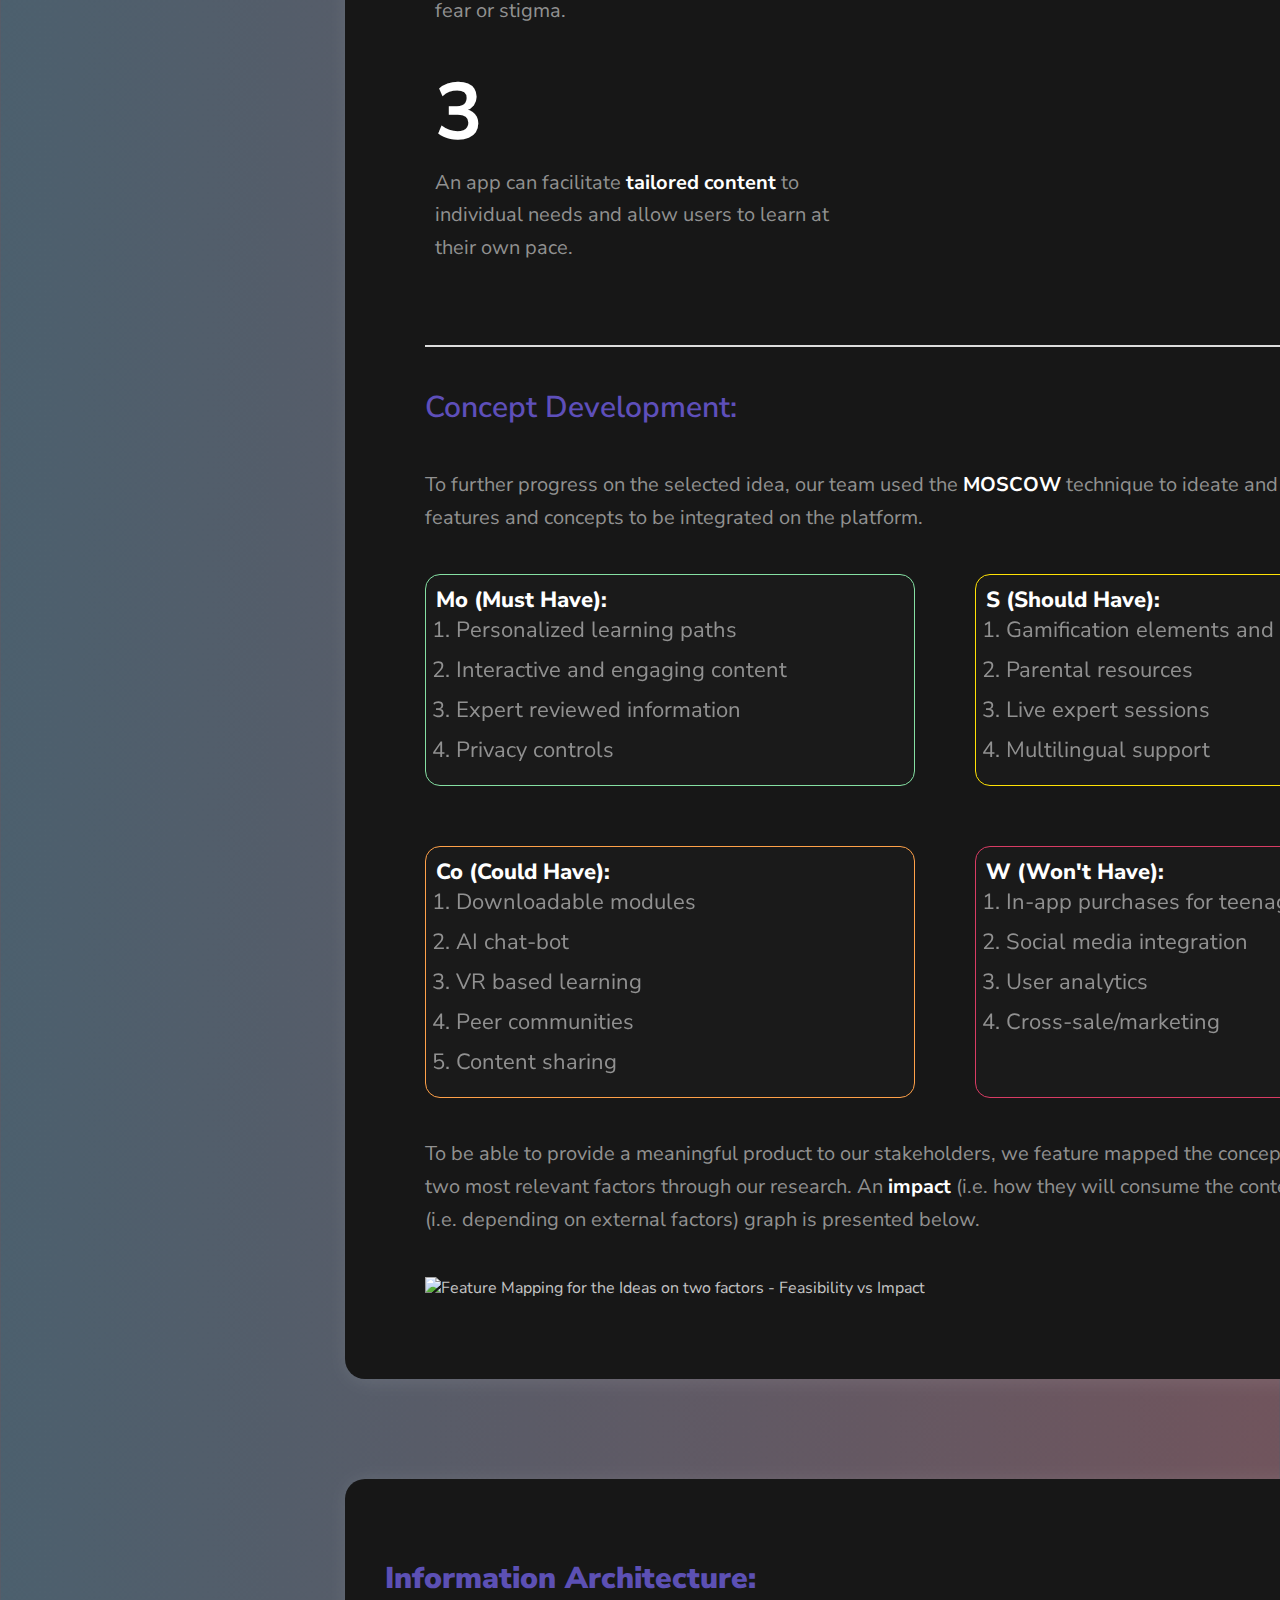
==== commit 0b0574c1: "Design Process Case-1 Done" ====
--- a/Case_Study_1/case_study_1.html
+++ b/Case_Study_1/case_study_1.html
@@ -147,8 +147,85 @@
         </section>
 
         <section id="designprocess">
-          <div class="design-process">
-            <img src="../Images/Case_Study_1/design_process.png" alt="design-process image" class="design-image">
+          <h2>
+            Design Process
+          </h2>
+          <div class="design-container">
+            <div class="numbers-container">
+              <div>1</div>
+              <div>2</div>
+              <div>3</div>
+              <div>4</div>
+              <div>5</div>
+            </div>
+            <div class="squares-container">
+              <div class="line-hori"></div>
+              <div class="squares">
+                <div class="sq-1"></div>
+                <div class="sq-2"></div>
+                <div class="sq-3"></div>
+                <div class="sq-4"></div>
+                <div class="sq-5"></div>
+              </div>
+            </div>
+            <div class="design-content">
+              <div class="design-info-1">
+                <span>Research</span>
+                <ol>
+                  <li>
+                    Desk Research
+                  </li>
+                  <li>
+                    Pilot Study
+                  </li>
+                  <li>
+                    Primary Research
+                  </li>
+                </ol>
+              </div>
+              <div class="design-info-1">
+                <span>Defining</span>
+                <ol>
+                  <li>
+                    Stakeholders
+                  </li>
+                  <li>
+                    How Might We
+                  </li>
+                </ol>
+              </div>
+              <div class="design-info-1">
+                <span>Ideation</span>
+                <ol>
+                  <li>
+                    Brainstorming
+                  </li>
+                  <li>
+                    Info Architecture
+                  </li>
+                </ol>
+              </div>
+              <div class="design-info-1">
+                <span>Prototyping</span>
+                <ol>
+                  <li>
+                    Final Concepts
+                  </li>
+                  <li>
+                    Visual Design
+                  </li>
+                </ol>
+              </div>
+              <div class="design-info-1">
+                <span>Testing</span>
+                <ol>
+                  <li>
+                    User Testing
+                  </li>
+                
+                </ol>
+              </div>
+            </div>
           </div>
         </section>
 
@@ -826,38 +903,41 @@
 
       
         
-        <div class="end-back-button">
-          <div class="end-button-text"><a href="../Work/work.html">Explore More Projects</a></div>
-          <div class="end-arrow">
-            <img src="../arrow.png" alt="Back Arrow" class="end-arrow-icon">
-          </div>
-        </div> 
-        <section id="end-cards">
-          <div class="end-card">
-            <div class="end-card-content">
-                <h2>Designing an application to streamline researchers workflow</h2>
-                <p class="end-tags">Product Design | Research | Strategy</p>
-                <a href="../Case_Study_1/case_study_1.html" class="end-button">
-                    View Case Study
-                    <div class="end-icon-box">
-                        <img src="../arrow-upper-right.png" alt="Arrow Icon">
-                    </div>
-                </a>
-            </div>
-            <div class="end-card-image">
-                <img src="../Images/Work_Page/microscope.png" alt="Microscope">
-            </div>
-        </div>  
-        </section>
+        
       </main>
     </div>  
+    <section id="end-game">
+      <div class="end-back-button">
+        <div class="end-button-text"><a href="../Work/work.html">Explore More Projects</a></div>
+        <div class="end-arrow">
+          <img src="../Images/Case_Study_2/arrow-right.svg"" alt="Back Arrow" class="end-arrow-icon">
+        </div>
+      </div> 
+      <div class="end-cards">
+      <div class="end-card">
+        <div class="end-card-content">
+            <h2>Designing an application to streamline researchers workflow</h2>
+            <p class="end-tags">Product Design | Research | Strategy</p>
+            <a href="../Case_Study_2/case_study_2.html" class="end-button">
+                View Case Study
+                <div class="end-icon-box">
+                    <img src="../arrow-upper-right.png" alt="Arrow Icon">
+                </div>
+            </a>
+        </div>
+        <div class="end-card-image">
+            <img src="../Images/Work_Page/microscope.png" alt="Microscope">
+        </div>
+    </div> 
+     </div>
+    </section>
     <footer>
       <div class="footer-container">
           <p>&copy; Made with Love &hearts; by Parnika Sheth 2024</p>
           <div class="footer-icon-container">
-              <a href="tel:+1234567890" class="footer-icon" title="Call">
+              <!-- <a href="tel:+1234567890" class="footer-icon" title="Call">
                   <img src="../Images/Work_Page/Call_Phone.png" alt="Call Icon">
-              </a>
+              </a> -->
               <a href="mailto:someone@example.com" class="footer-icon" title="Email">
                   <img src="../Images/Work_Page/Email.png" alt="Email Icon">
               </a>
--- a/Case_Study_1/style.css
+++ b/Case_Study_1/style.css
@@ -12,13 +12,13 @@
 
 body {
   font-family: "Nunito Sans", sans-serif;
-  background: url("../Images/Home_Page/Grid_Home.png") repeat,
-    /* Static Grid image */
-      linear-gradient(to right, rgba(0, 28, 48, 0.7), rgba(52, 12, 24, 0.7)),
-    /* Gradient */ url("../Images/Work_Page/work_bg.png") no-repeat center
-      center/cover;
-  background-attachment: fixed, scroll, scroll;
-  animation: bg-animation 1s linear infinite;
+  background: linear-gradient(
+      to right,
+      rgba(0, 28, 48, 0.7),
+      rgba(52, 12, 24, 0.7)
+    ),
+    /* Static Grid image */ /* Gradient */
+      url("../Images/Work_Page/work_bg.png") no-repeat center center/cover;
   color: white;
   margin: 0 auto;
 }
@@ -294,8 +294,8 @@
   width: 30px;
   height: 30px;
   margin-right: 8px;
-}
-
+  vertical-align: top;
+}
 @media (max-width: 768px) {
   .project-details {
     flex-direction: column;
@@ -394,17 +394,8 @@
     align-items: flex-start;
   }
 }
-
+/* design Process Starts */
 #designprocess {
-  margin: 0 14%;
-  margin-bottom: 100px;
-}
-.design-image {
-  max-width: 1200px; /* Fixed width */
-  border-radius: 20px; /* Rounded corners */
-}
-
-#deskresearch {
   font-family: "Nunito Sans", sans-serif;
   width: 1200px;
   padding: 80px;
@@ -416,7 +407,110 @@
   margin-bottom: 100px;
 }
 
-#deskresearch h2 {
+#designprocess .design-container {
+  display: flex;
+  flex-direction: column;
+}
+
+#designprocess .numbers-container {
+  display: flex;
+  gap: 172px;
+  font-size: 76px;
+  font-weight: 700;
+  margin-left: 10px;
+}
+#designprocess .squares-container {
+  height: max-content;
+  margin-left: 10px;
+}
+
+#designprocess .line-hori {
+  position: absolute;
+  width: 928px;
+  border: 1px solid rgba(161, 147, 242, 1);
+  margin-top: 40px;
+  z-index: 10;
+}
+#designprocess .squares {
+  position: absolute;
+  display: flex;
+  gap: 172px;
+  margin-left: 6px;
+  margin-top: 18px;
+}
+#designprocess .squares .sq-1 {
+  width: 45px;
+  height: 45px;
+  border: 1px solid #fa4772;
+  rotate: 45deg;
+  background-color: rgba(250, 71, 114, 0.3);
+}
+#designprocess .squares .sq-2 {
+  width: 45px;
+  height: 45px;
+  border: 1px solid #43568f;
+  rotate: 45deg;
+  background-color: rgba(67, 86, 143, 0.3);
+}
+#designprocess .squares .sq-3 {
+  width: 45px;
+  height: 45px;
+  border: 1px solid #ffe205;
+  rotate: 45deg;
+  background-color: rgba(255, 226, 5, 0.3);
+}
+#designprocess .squares .sq-4 {
+  width: 45px;
+  height: 45px;
+  border: 1px solid #006064;
+  rotate: 45deg;
+  background-color: rgba(0, 96, 100, 0.3);
+}
+#designprocess .squares .sq-5 {
+  width: 45px;
+  height: 45px;
+  border: 1px solid #00da4a;
+  rotate: 45deg;
+  background-color: rgba(0, 218, 74, 0.3);
+}
+#designprocess .design-content {
+  margin-top: 100px;
+
+  display: flex;
+  gap: 55px;
+}
+#designprocess .design-content .design-info-1 {
+  width: 160px;
+}
+
+#designprocess .design-content span {
+  font-size: 22px;
+  font-weight: 700;
+  display: flex;
+  justify-content: left;
+}
+#designprocess .design-content li {
+  font-size: 18px;
+  font-weight: 400;
+  color: #919191;
+  margin-left: 18px;
+  margin-top: 10px;
+}
+/* design Process ends */
+
+#deskresearch {
+  font-family: "Nunito Sans", sans-serif;
+  width: 1200px;
+  padding: 80px;
+  color: #fff;
+  background-color: #171717;
+  box-shadow: 2px 2px 20px 1px #ffffff1a;
+  border-radius: 20px;
+  margin: 0 14%;
+  margin-bottom: 100px;
+}
+
+h2 {
   font-size: 30px;
   margin: 0 0 60px -40px;
   font-weight: 900;
@@ -1422,14 +1516,6 @@
   font-family: "Nunito Sans", sans-serif;
   color: #5c50b4;
 }
-#visualdesign h3 {
-  font-family: "Nunito Sans", sans-serif;
-  font-size: 30px;
-  font-weight: 600;
-  line-height: 42px;
-  color: #5e4fba;
-  margin-bottom: 25px;
-}
 #visualdesign p {
   color: #c5c5c5;
   margin-top: 40px;
@@ -1522,7 +1608,9 @@
   border: 20px solid #171717;
   margin: 96px 14%;
 }
-
+#end-game {
+  margin-top: 200px;
+}
 .end-card {
   border-radius: 20px;
   opacity: 1;
@@ -1650,7 +1738,6 @@
 .end-back-button .end-arrow img.end-arrow-icon {
   width: 25px; /* Adjust arrow size as needed */
   height: 25px; /* Adjust arrow size as needed */
-  filter: invert(1); /* Inverts colors for visibility */
   transform: scaleX(-1);
   color: #49d3ff;
 }
